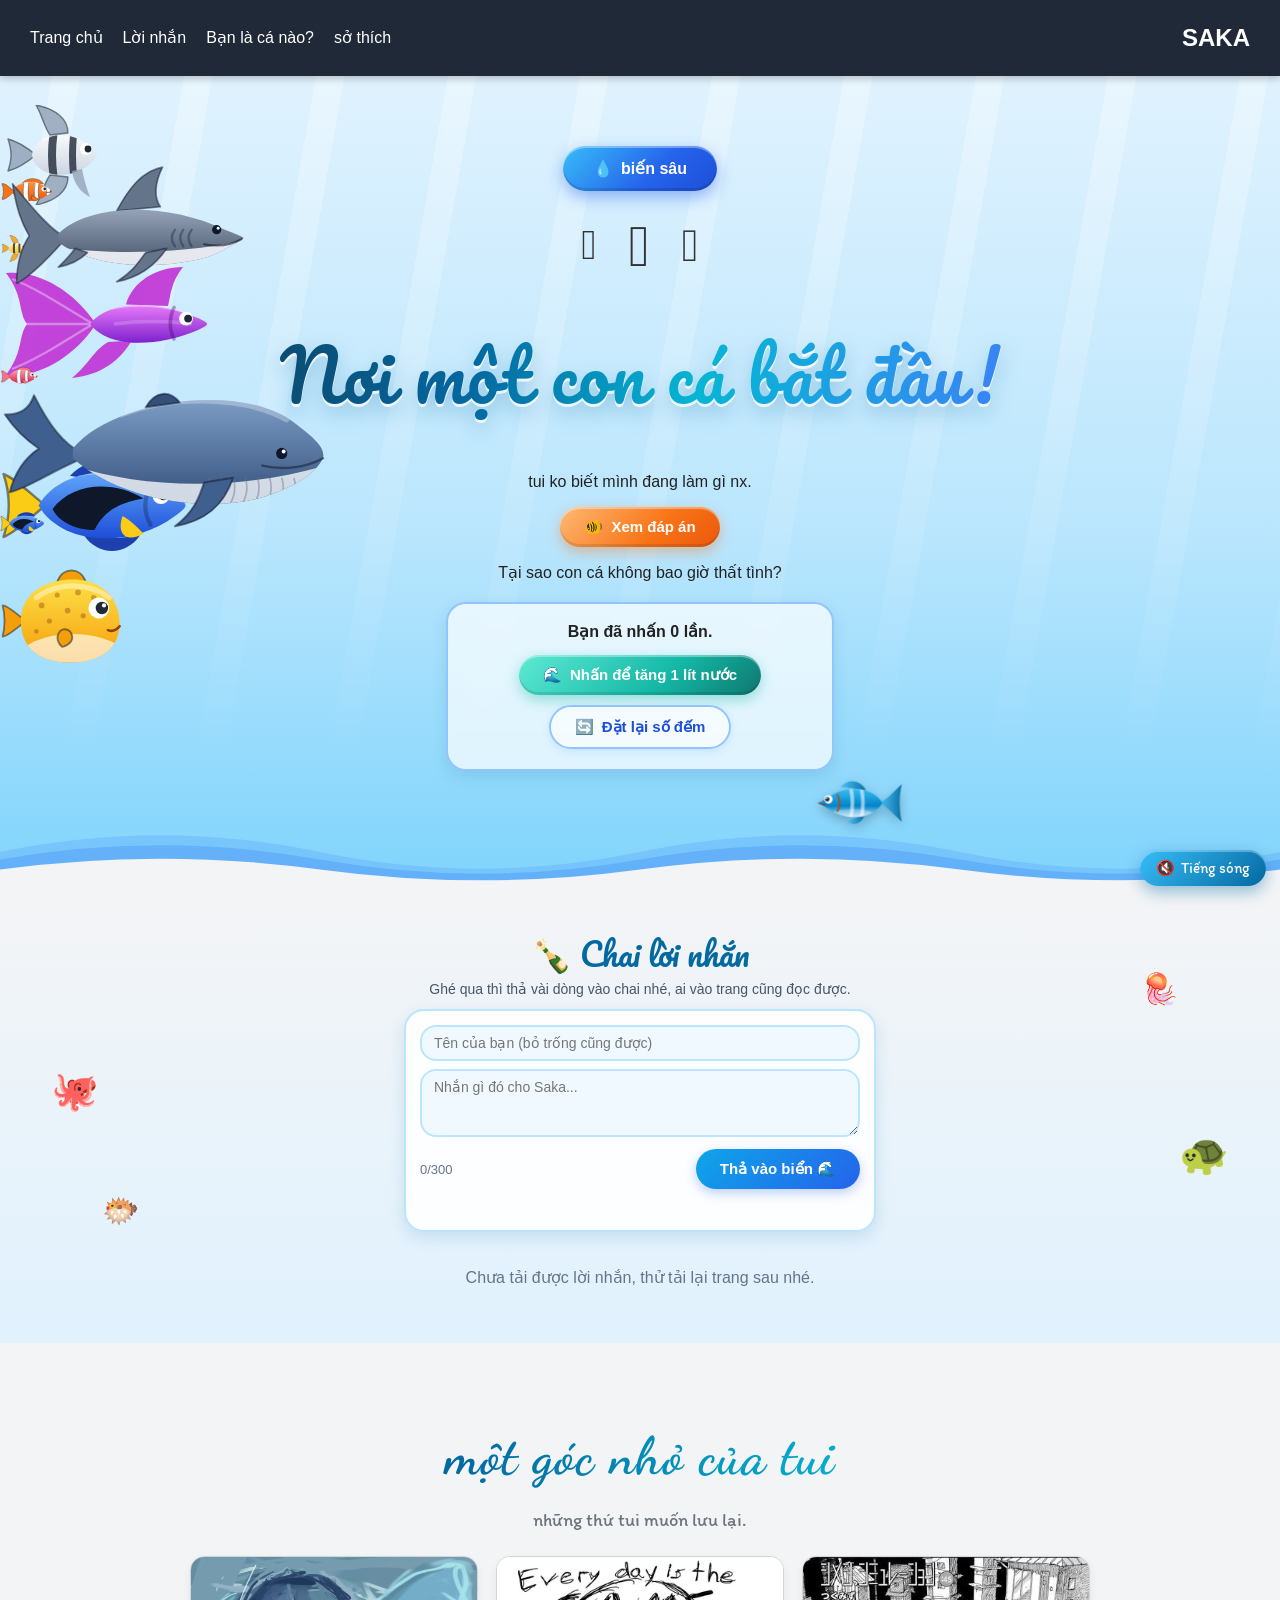
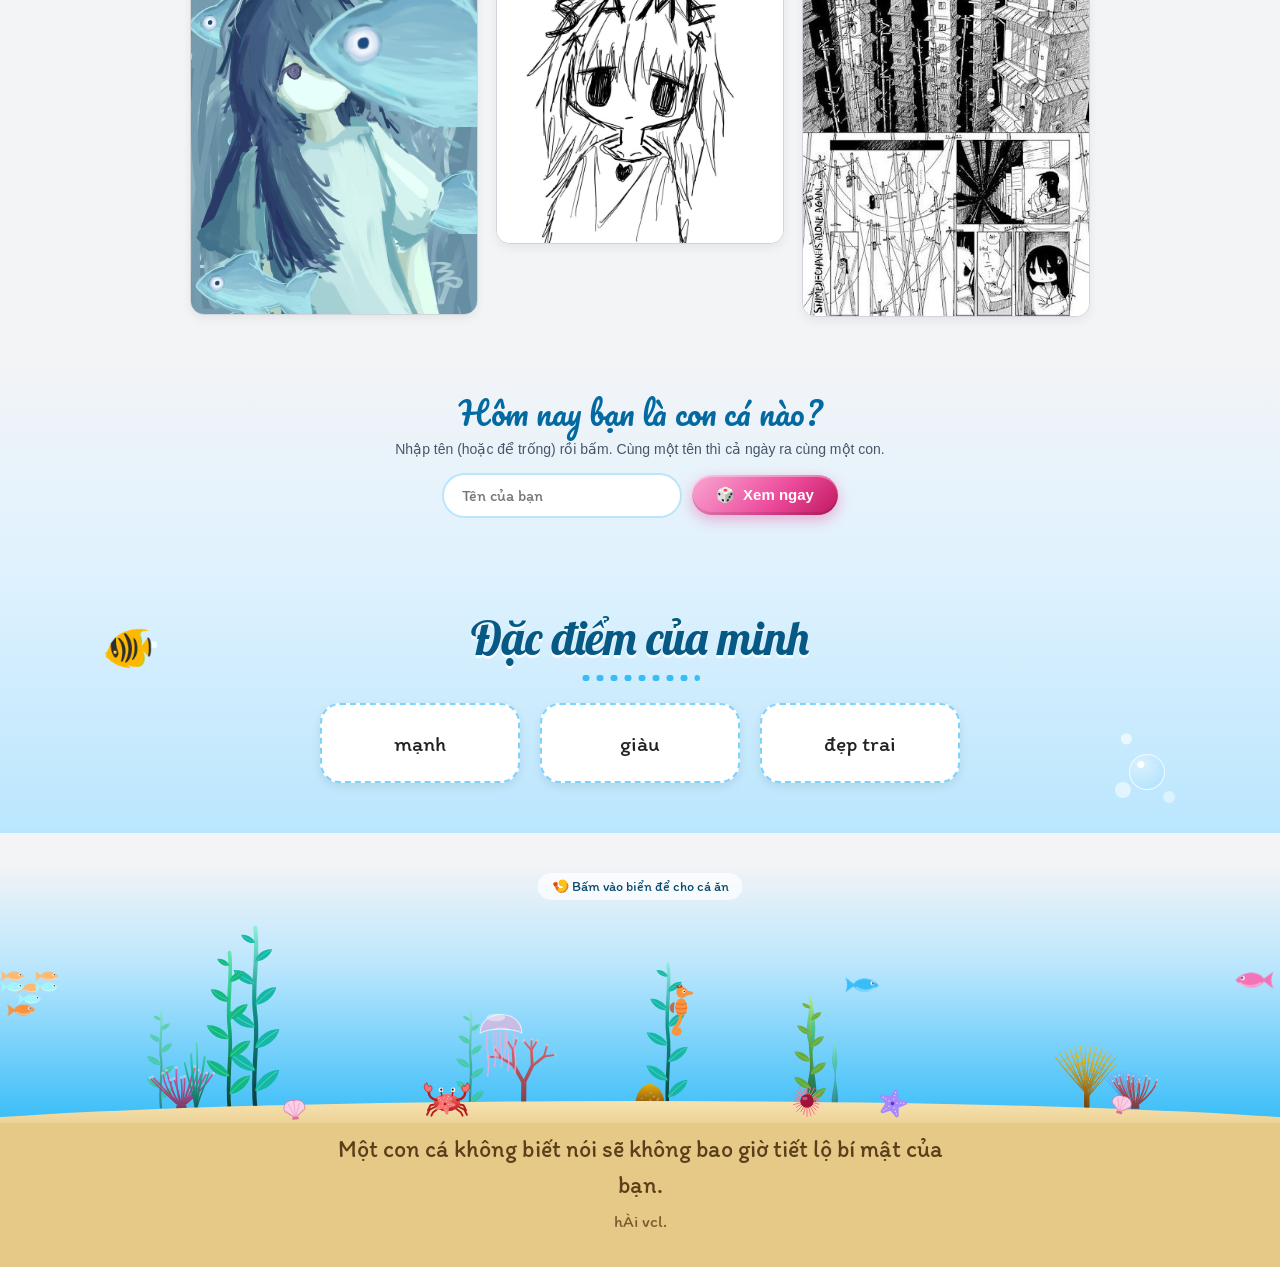
==== index.html @ c14c6dd0 "Add files via upload" ====
<!DOCTYPE html>
<html lang="vi">
<head>
    <meta charset="UTF-8">
    <meta name="viewport" content="width=device-width, initial-scale=1.0">
    <link rel="icon" type="image/png" href="favicon.png">
    <title>wedsite của saka</title>
    <link rel="preconnect" href="https://fonts.googleapis.com">
    <link rel="preconnect" href="https://fonts.gstatic.com" crossorigin>
    <link href="https://fonts.googleapis.com/css2?family=Pacifico&family=Lobster&family=Dancing+Script:wght@700&family=Itim&display=swap" rel="stylesheet">
   <style>
body {
  position: relative;
  overflow-x: hidden;
}
    body {
    margin: 0;
    font-family: Arial, sans-serif;
    background-color: #f3f4f6;
    color: #222222;
}

html {
    scroll-padding-top: 90px; /* để bấm menu không bị thanh điều hướng che mất tiêu đề */
}

.navbar {
    position: sticky;   /* dính ở đầu màn hình khi cuộn */
    top: 0;
    z-index: 1000;      /* nằm trên hero, sóng, cá... */
    display: flex;
    justify-content: space-between;
    align-items: center;
    background-color: #1f2937;
    padding: 4px 30px;
    box-shadow: 0 2px 8px rgba(0, 0, 0, 0.25);
}

.navbar h2 {
    color: white;
}

.menu {
    display: flex;
    gap: 20px;
}

.menu a {
    color: white;
    text-decoration: none;
}

.hero {
    text-align: center;
    padding: 70px 20px;
    background-color: #dbeafe;
}

.about,
.hobbies {
    padding: 30px;
    text-align: center;
}

.hobbies {
    position: relative;
    isolation: isolate;
    overflow: hidden;
    padding: 42px 30px 50px;
    background:
        radial-gradient(circle at 12% 30%, rgba(255, 255, 255, 0.8) 0 3px, transparent 4px),
        radial-gradient(circle at 88% 65%, rgba(255, 255, 255, 0.65) 0 5px, transparent 6px),
        linear-gradient(180deg, #e0f2fe 0%, #bae6fd 100%);
}

.hobbies h2,
.hobbies .cards {
    position: relative;
    z-index: 1;
}

.hobbies::before,
.hobbies::after {
    position: absolute;
    z-index: 0;
    pointer-events: none;
}

.hobbies::before {
    content: "🐠";
    top: 22%;
    left: 8%;
    font-size: 42px;
    animation: hobbyFishFloat 4s ease-in-out infinite;
}

.hobbies::after {
    content: "";
    right: 9%;
    bottom: 16%;
    width: 34px;
    height: 34px;
    border: 1px solid rgba(255, 255, 255, 0.8);
    border-radius: 50%;
    background: radial-gradient(circle at 32% 28%, #fff 0 3px, rgba(255, 255, 255, 0.28) 4px, rgba(125, 211, 252, 0.12) 70%);
    box-shadow:
        -24px 18px 0 -10px rgba(255, 255, 255, 0.55),
        22px 25px 0 -12px rgba(255, 255, 255, 0.45);
    animation: hobbyBubbleFloat 3s ease-in-out infinite;
}

@keyframes hobbyFishFloat {
    50% { transform: translate(12px, -8px) rotate(-8deg); }
}

@keyframes hobbyBubbleFloat {
    50% { transform: translateY(-12px); }
}

body.dark .hobbies {
    background:
        radial-gradient(circle at 12% 30%, rgba(147, 197, 253, 0.2) 0 3px, transparent 4px),
        radial-gradient(circle at 88% 65%, rgba(147, 197, 253, 0.16) 0 5px, transparent 6px),
        linear-gradient(180deg, #1e3a5f 0%, #0f2a4a 100%);
}

@media (max-width: 600px) {
    .hobbies::before {
        top: 12%;
        left: 3%;
        font-size: 28px;
    }

    .hobbies::after {
        right: 3%;
        bottom: 8%;
        font-size: 28px;
    }
}

@media (prefers-reduced-motion: reduce) {
    .hobbies::before,
    .hobbies::after {
        animation: none;
    }
}

.cards {
    display: flex;
    justify-content: center;
    flex-wrap: wrap;
    gap: 20px;
}

.card {
    background-color: white;
    padding: 25px;
    width: 200px;
    min-height: 80px;
    box-sizing: border-box;

    border: 2px solid #d1d5db;
    border-radius: 20px;

    display: flex;
    justify-content: center;
    align-items: center;
    text-align: center;
    box-shadow: 0 4px 10px rgba(0, 0, 0, 0.08);
    transition: background-color 0.3s ease,
                transform 0.3s ease;
}

.card:hover {
    background-color: #bfdbfe;
    transform: translateY(-5px);
}
@media (max-width: 600px) {
    .navbar {
        flex-direction: column;
        gap: 15px;
    }

    .menu {
        flex-wrap: wrap;
        justify-content: center;
    }

    .hero {
        padding: 40px 15px;
    }

    .about,
    .hobbies {
        padding: 20px 15px;
    }

    .cards {
        flex-direction: column;
        align-items: center;
    }

    .card {
        width: 100%;
        max-width: 300px;
    }
}
.menu a:hover {
    color: #93c5fd;
}
.brand {
    display: flex;
    align-items: center;
    gap: 10px;
}

.brand img {
    width: 40px;
    height: 40px;
    object-fit: contain;
}

.brand h2 {
    margin: 0;
    color: white;
}
/* Hiệu ứng xuất hiện nhẹ nhàng */
@keyframes appear {
  from {
    opacity: 0;
    transform: translateY(12px);
  }

  to {
    opacity: 1;
    transform: translateY(0);
  }
}

body {
  animation: appear 1s ease-out backwards;
}
body.no-scroll {
    overflow: hidden;
}
/* Chuyển động nhẹ khi rê chuột */
a, button {
  transition:
    color 0.3s ease,
    background-color 0.3s ease,
    opacity 0.3s ease;
}

a:hover, button:hover {
  opacity: 0.7;
}

/* Tôn trọng cài đặt giảm chuyển động */
@media (prefers-reduced-motion: reduce) {
  body {
    animation: none;
  }

  a, button {
    transition: none;
  }
}
/* Hiệu ứng xuất hiện lần lượt */
@keyframes fadeUp {
  from {
    opacity: 0;
    transform: translateY(18px);
  }

  to {
    opacity: 1;
    transform: translateY(0);
  }
}

/* Nội dung chính */
header {
  animation: fadeUp 0.8s ease-out both;
}

main {
  animation: fadeUp 1s ease-out both;
  animation-delay: 0.2s;
}

footer {
  animation: fadeUp 1s ease-out both;
  animation-delay: 0.4s;
}

/* Ảnh phóng to nhẹ khi rê chuột */
img {
  transition: transform 0.35s ease;
}

img:hover {
  transform: scale(1.03);
}

/* Tắt chuyển động nếu người dùng yêu cầu */
@media (prefers-reduced-motion: reduce) {
  header,
  main,
  footer {
    animation: none;
  }

  img {
    transition: none;
  }
}
/* Cá nhỏ bơi ngang màn hình */
.fish-swimmer {
  position: absolute;
  top: 0;
  left: 0;
  z-index: 999;
  width: 90px;
  pointer-events: auto; /* đổi từ none */
  cursor: grab;
  touch-action: none;   /* để kéo bằng ngón tay trên điện thoại */
  user-select: none;
  filter: drop-shadow(0 4px 6px rgba(0, 0, 0, 0.25));
}

.fish-swimmer.held {
  cursor: grabbing;
}

.fish-swimmer svg {
  display: block;
  width: 100%;
  height: auto;
}

/* Bơi sang phải rồi quay đầu bơi sang trái */
@keyframes fishSwim {
  0% {
    transform: translateX(-120px) scaleX(1);
  }

  49% {
    transform: translateX(calc(100vw + 120px)) scaleX(1);
  }

  50% {
    transform: translateX(calc(100vw + 120px)) scaleX(-1);
  }

  100% {
    transform: translateX(-120px) scaleX(-1);
  }
}
/* Ba chú cá lớn hơn gần tiêu đề */
.title-fish {
  display: flex;
  justify-content: center;
  align-items: center;
  gap: 32px;
  margin: 18px auto 26px;
  color: #333;
}

.tiny-fish {
  display: inline-block;
  font-size: 48px;
  line-height: 1.2;
  animation: littleSwim 2.4s ease-in-out infinite;
}

.fish-one {
  font-size: 42px;
  animation-delay: 0s;
}

.fish-two {
  font-size: 58px;
  animation-delay: 0.4s;
}

.fish-three {
  font-size: 46px;
  animation-delay: 0.8s;
}

@keyframes littleSwim {
  0%, 100% {
    transform: translateY(0) rotate(-5deg);
  }

  50% {
    transform: translateY(-9px) rotate(5deg);
  }
}

@media (prefers-reduced-motion: reduce) {
  .tiny-fish {
    animation: none;
  }
}
/* Góc ảnh nhỏ của Saka */
.gallery-section {
    padding: 35px 20px;
    text-align: center;
    background-color: #f3f4f6;
}

.gallery-section h2 {
    margin-bottom: 10px;
}

.gallery-section p {
    color: #6b7280;
}

.photo-gallery {
    max-width: 900px;
    margin: 25px auto 0;
    display: grid;
    grid-template-columns: repeat(auto-fit, minmax(180px, 1fr));
    gap: 18px;
    align-items: start;
}

.photo-card {
    position: relative; /* thêm dòng này */
    margin: 0;
    background: white;
    border: 1px solid #d1d5db;
    border-radius: 14px;
    overflow: hidden;
    box-shadow: 0 4px 10px rgba(0, 0, 0, 0.06);
}

.photo-card img {
    display: block;
    width: 100%;
    height: auto; /* để ảnh tự cao theo tỉ lệ gốc */
}

.photo-card figcaption {
    position: absolute;
    left: 0;
    right: 0;
    bottom: 0;
    padding: 30px 13px 12px;
    color: white;
    font-size: 14px;
    text-align: center;
    background: linear-gradient(to top, rgba(0, 0, 0, 0.75), transparent);
    pointer-events: none; /* để bấm xuyên qua chữ vẫn mở được ảnh */
     opacity: 0;
    transition: opacity 0.3s ease;
}
.photo-card:hover figcaption {
    opacity: 1;
}
.button-group {
    display: flex;
    justify-content: center;
    gap: 50px;
    margin: 15px 0;
}
body {
    transition: background-color 0.4s ease, color 0.4s ease;
}

body.dark {
    background-color: #111827;
    color: #e5e7eb;
}

body.dark .hero {
    background-color: #1e3a5f;
}

body.dark .gallery-section {
    background-color: #111827;
}

body.dark .gallery-section p {
    color: #9ca3af;
}

body.dark .card {
    background-color: #1f2937;
    border-color: #374151;
    color: #e5e7eb;
}

body.dark .card:hover {
    background-color: #374151;
}

body.dark .photo-card {
    background-color: #1f2937;
    border-color: #374151;
}



body.dark button {
    background-color: #374151;
    color: white;
    border: 1px solid #4b5563;
}

body.dark .title-fish,
body.dark .fish-swimmer {
    color: #e5e7eb;
}
.photo-card img {
    cursor: zoom-in;
}

.lightbox {
    display: none;
    position: fixed;
    inset: 0;
    background: rgba(0, 0, 0, 0.85);
    z-index: 2000;
    justify-content: center;
    align-items: center;
    cursor: zoom-out;
}

.lightbox.open {
    display: flex;
}

.lightbox img {
    max-width: 92vw;
    max-height: 92vh;
    object-fit: contain;
}

.lightbox img:hover {
    transform: none; /* tắt hiệu ứng phóng to khi rê chuột */
}
.fish-tail {
  transform-box: fill-box;
  transform-origin: 100% 50%; /* xoay quanh chỗ đuôi nối với thân */
  animation: tailWag 0.5s ease-in-out infinite alternate;
}

.fish-fin {
  transform-box: fill-box;
  transform-origin: 50% 100%;
  animation: finWave 0.8s ease-in-out infinite alternate;
}

@keyframes tailWag {
  from { transform: rotate(-12deg); }
  to   { transform: rotate(12deg); }
}

@keyframes finWave {
  from { transform: rotate(-4deg); }
  to   { transform: rotate(4deg); }
}

@media (prefers-reduced-motion: reduce) {
  .fish-tail, .fish-fin { animation: none; }
}

/* ================= HIỆU ỨNG BIỂN CẢ ================= */
body { --page-bg: #f3f4f6; }
body.dark { --page-bg: #111827; }

/* Hero thành mặt biển: nền chuyển màu + tia nắng + sóng */
.hero {
  position: relative;
  overflow: hidden;
  padding-bottom: 130px;
  background: linear-gradient(180deg, #e0f2fe 0%, #bae6fd 55%, #7dd3fc 100%);
}
body.dark .hero {
  background: linear-gradient(180deg, #1e3a5f 0%, #0f2a4a 60%, #0a1d36 100%);
}

.hero > * { position: relative; z-index: 2; }

/* Tia nắng xuyên xuống nước */
.hero::before {
  content: "";
  position: absolute;
  top: 0; bottom: 0;
  left: -80px; right: -80px;
  z-index: 0;
  pointer-events: none;
  background: repeating-linear-gradient(
    100deg,
    rgba(255, 255, 255, 0.30) 0 28px,
    transparent 28px 130px
  );
  -webkit-mask-image: linear-gradient(to bottom, #000, transparent 85%);
          mask-image: linear-gradient(to bottom, #000, transparent 85%);
  animation: lightRays 12s ease-in-out infinite alternate;
}
body.dark .hero::before {
  background: repeating-linear-gradient(
    100deg,
    rgba(147, 197, 253, 0.12) 0 28px,
    transparent 28px 130px
  );
}
@keyframes lightRays {
  from { transform: translateX(-45px); opacity: 0.5; }
  to   { transform: translateX(45px);  opacity: 1; }
}

/* Sóng nhiều lớp ở đáy hero */
.hero > .waves {
  position: absolute;
  left: 0; right: 0; bottom: -1px;
  height: 100px;
  z-index: 1;
  overflow: hidden;
  pointer-events: none;
}
.wave {
  position: absolute;
  left: 0; bottom: 0;
  width: 200%;
  height: 100%;
  animation: waveMove 14s linear infinite;
}
.wave-back  { fill: rgba(96, 165, 250, 0.35); animation-duration: 20s; animation-direction: reverse; }
.wave-mid   { fill: rgba(59, 130, 246, 0.30); animation-duration: 14s; height: 85%; }
.wave-front { fill: var(--page-bg);            animation-duration: 9s;  height: 65%; }

@keyframes waveMove {
  from { transform: translateX(0); }
  to   { transform: translateX(-50%); }
}

/* Bong bóng nổi lên */
.bubbles {
  position: fixed;
  inset: 0;
  overflow: hidden;
  pointer-events: none;
  z-index: 5;
}
.bubble {
  position: absolute;
  bottom: -60px;
  border-radius: 50%;
  opacity: 0;
  background: radial-gradient(circle at 30% 30%,
    rgba(255, 255, 255, 0.95) 0 12%,
    rgba(125, 211, 252, 0.25) 40%,
    rgba(14, 165, 233, 0.12) 100%);
  border: 1px solid rgba(14, 165, 233, 0.35);
  animation: bubbleRise var(--dur) linear var(--delay) infinite;
}
@keyframes bubbleRise {
  0%   { transform: translate(0, 0) scale(0.6); opacity: 0; }
  10%  { opacity: 0.8; }
  50%  { transform: translate(calc(var(--drift) * -1), -55vh) scale(1); }
  90%  { opacity: 0.6; }
  100% { transform: translate(var(--drift), -115vh) scale(1.1); opacity: 0; }
}

/* Gợn nước + bong bóng nhỏ khi bấm chuột */
.ripple {
  position: fixed;
  width: 10px; height: 10px;
  border: 2px solid rgba(14, 165, 233, 0.6);
  border-radius: 50%;
  pointer-events: none;
  z-index: 6;
  transform: translate(-50%, -50%) scale(1);
  animation: rippleOut 0.9s ease-out forwards;
}
@keyframes rippleOut {
  to { transform: translate(-50%, -50%) scale(12); opacity: 0; }
}
.bubble-pop {
  position: fixed;
  border-radius: 50%;
  pointer-events: none;
  z-index: 6;
  background: radial-gradient(circle at 30% 30%, rgba(255,255,255,0.95) 0 15%, rgba(125,211,252,0.3) 60%);
  border: 1px solid rgba(14, 165, 233, 0.4);
  animation: popRise 1.4s ease-out forwards;
}
@keyframes popRise {
  from { transform: translate(0, 0); opacity: 0.9; }
  to   { transform: translate(var(--px), -90px); opacity: 0; }
}

@media (max-width: 600px) {
  .hero { padding-bottom: 110px; }
  .hero > .waves { height: 70px; }
}

@media (prefers-reduced-motion: reduce) {
  .hero::before, .wave { animation: none; }
  .bubbles, .ripple, .bubble-pop { display: none; }
}

/* ============ CÁ NHỎ BƠI QUA LẠI Ở HERO ============ */
.hero > .hero-fish {
  position: absolute;
  inset: 0 0 100px 0;
  z-index: 1;
  overflow: hidden;
  pointer-events: none;
}
.hf {
  position: absolute;
  left: 0;
  animation: heroSwim var(--dur) linear var(--delay) infinite;
}
.hf svg {
  display: block;
  width: var(--w);
  height: auto;
  animation: hfBob 1.8s ease-in-out infinite alternate;
}
@keyframes heroSwim {
  0%   { transform: translateX(-90px) scaleX(1); }
  49%  { transform: translateX(calc(100vw + 90px)) scaleX(1); }
  50%  { transform: translateX(calc(100vw + 90px)) scaleX(-1); }
  99%  { transform: translateX(-90px) scaleX(-1); }
  100% { transform: translateX(-90px) scaleX(1); }
}
@keyframes hfBob {
  from { transform: translateY(-6px) rotate(-3deg); }
  to   { transform: translateY(6px)  rotate(3deg); }
}

/* ============ RONG BIỂN Ở ĐÁY TRANG ============ */
.seabed {
  position: relative;
  height: 260px;
  margin-top: 30px;
  overflow: hidden;
  contain: layout paint style; /* cô lập vùng vẽ, các hiệu ứng ở đây không làm cả trang vẽ lại */
  background: linear-gradient(to bottom, var(--page-bg) 0%, #bae6fd 40%, #38bdf8 100%);
}
.seabed.animations-paused * {
  animation-play-state: paused !important;
}
body.dark .seabed {
  background: linear-gradient(to bottom, var(--page-bg) 0%, #0f2a4a 45%, #0a1d36 100%);
}
.seabed .weeds {
  position: absolute;
  inset: 0;
  z-index: 1;
}
/* 3 lớp chiều sâu: xa mờ, giữa, gần rõ */
.weeds .layer { position: absolute; inset: 0; }
.weeds .layer.back  { opacity: 0.5; }
.weeds .layer.mid   { opacity: 0.8; }
.weeds .layer.front { opacity: 1; }

.weed {
  position: absolute;
  overflow: visible;
  transform-origin: 50% 100%;
  will-change: transform;
  animation: weedSway var(--dur) ease-in-out var(--delay) infinite alternate;
}
body.dark .weeds .layer.back  { opacity: 0.38; }
body.dark .weeds .layer.mid   { opacity: 0.6; }
body.dark .weeds .layer.front { opacity: 0.75; }

/* Gốc đứng yên, ngọn lả đi (kiểu uốn theo dòng nước) */
@keyframes weedSway {
  from { transform: skewX(-6deg); }
  to   { transform: skewX(6deg); }
}

/* Lá rong rung nhẹ */
.leaf {
  transform-box: fill-box;
  transform-origin: 0% 50%;
}
.leaf .blade { fill: var(--leaf); }
.leaf .rib   { fill: none; stroke: rgba(255, 255, 255, 0.4); stroke-width: 0.8; stroke-linecap: round; }
@keyframes leafFlutter {
  from { transform: rotate(-9deg); }
  to   { transform: rotate(9deg); }
}

/* Cụm lá cỏ biển: mỗi lá một nhịp */
.blade-g {
  transform-box: fill-box;
  transform-origin: 50% 100%;
}
@keyframes bladeSway {
  from { transform: skewX(-5deg); }
  to   { transform: skewX(5deg); }
}

/* Bong bóng nhỏ bốc lên từ đáy */
.sb-bubble {
  position: absolute;
  bottom: 22px;
  border-radius: 50%;
  opacity: 0;
  border: 1px solid rgba(255, 255, 255, 0.75);
  background: rgba(255, 255, 255, 0.25);
  animation: sbRise var(--dur) ease-in var(--delay) infinite;
}
@keyframes sbRise {
  0%   { transform: translateY(0);      opacity: 0; }
  15%  { opacity: 0.85; }
  100% { transform: translateY(-150px); opacity: 0; }
}
.sand {
  position: absolute;
  left: -10%;
  width: 120%;
  bottom: -14px;
  height: 36px;
  z-index: 2;
  background: linear-gradient(to bottom, #f6e2b0, #e6c887);
  border-radius: 50% 50% 0 0 / 100% 100% 0 0;
}
body.dark .sand { background: linear-gradient(to bottom, #8a7650, #5f4f33); }

/* ============ CÁC THẺ NHẤP NHÔ NHƯ TRÔI TRÊN NƯỚC ============ */
/* Dùng thuộc tính translate/rotate riêng để không đè hiệu ứng hover (transform) có sẵn */
.card {
  animation: cardFloat 4.5s ease-in-out infinite;
}
.cards .card:nth-child(2) { animation-duration: 5.4s; animation-delay: -1.6s; }
.cards .card:nth-child(3) { animation-duration: 4.9s; animation-delay: -3.1s; }
@keyframes cardFloat {
  0%, 100% { translate: 0 0;     rotate: -1.2deg; }
  50%      { translate: 0 -10px; rotate: 1.2deg; }
}

@media (max-width: 600px) {
  .seabed { height: 190px; }
}
@media (prefers-reduced-motion: reduce) {
  .hero > .hero-fish { display: none; }
  .weed, .leaf, .blade-g, .card { animation: none; }
  .sb-bubble { display: none; }
}

/* ============ ẢNH TRONG GALLERY NHẤP NHÔ NHƯ TRÔI TRÊN NƯỚC ============ */
/* Dùng translate/rotate riêng để không đè hiệu ứng phóng to ảnh khi rê chuột */
.photo-card {
  animation: photoFloat 5s ease-in-out infinite;
}
.photo-gallery .photo-card:nth-child(2) { animation-duration: 6s;   animation-delay: -2s; }
.photo-gallery .photo-card:nth-child(3) { animation-duration: 5.5s; animation-delay: -3.7s; }
.photo-gallery .photo-card:nth-child(4) { animation-duration: 6.4s; animation-delay: -1s; }
.photo-gallery .photo-card:nth-child(5) { animation-duration: 5.2s; animation-delay: -4.4s; }
/* Rê chuột vào thì ảnh đứng yên cho dễ bấm */
.photo-card:hover { animation-play-state: paused; }
@keyframes photoFloat {
  0%, 100% { translate: 0 0;    rotate: -0.8deg; }
  50%      { translate: 0 -9px; rotate: 0.8deg; }
}
@media (prefers-reduced-motion: reduce) {
  .photo-card { animation: none; }
}

/* ============ KHUNG CHO PHẦN ĐẾM ============ */
.counter-box {
  max-width: 340px;
  margin: 20px auto 0;
  padding: 18px 22px 20px;
  background: rgba(255, 255, 255, 0.7);
  border: 2px solid #93c5fd;
  border-radius: 20px;
  box-shadow: 0 6px 16px rgba(14, 116, 144, 0.15);
  backdrop-filter: blur(4px);
}
.counter-box #counter {
  margin: 0 0 14px;
  font-weight: bold;
}
.counter-buttons {
  display: flex;
  flex-wrap: wrap;
  justify-content: center;
  gap: 10px;
}
body.dark .counter-box {
  background: rgba(15, 42, 74, 0.7);
  border-color: #3b82f6;
  box-shadow: 0 6px 16px rgba(0, 0, 0, 0.35);
}

/* ============ NÚT ĐỔ NƯỚC CHO CÁ ============ */
.water-wrap { margin: 0 0 20px; }

#colorButton {
  position: relative;
  overflow: hidden;
  padding: 13px 30px;
  border: none;
  border-radius: 999px;
  font-size: 16px;
  font-weight: bold;
  color: #fff;
  cursor: pointer;
  background: linear-gradient(135deg, #38bdf8 0%, #2563eb 60%, #1d4ed8 100%);
  box-shadow:
    0 6px 16px rgba(37, 99, 235, 0.45),
    inset 0 2px 0 rgba(255, 255, 255, 0.35),
    inset 0 -3px 0 rgba(0, 0, 0, 0.12);
  transition: transform 0.25s ease, box-shadow 0.25s ease, opacity 0.3s ease;
  animation: btnFloat 3s ease-in-out infinite;
}
#colorButton::before {
  content: "💧";
  display: inline-block;
  margin-right: 8px;
}
/* Vệt sáng quét qua nút */
#colorButton::after {
  content: "";
  position: absolute;
  top: 0;
  left: -60%;
  width: 40%;
  height: 100%;
  background: linear-gradient(100deg, transparent, rgba(255, 255, 255, 0.55), transparent);
  transform: skewX(-20deg);
  animation: btnShine 3.5s ease-in-out infinite;
  pointer-events: none;
}
#colorButton:hover {
  opacity: 1;
  transform: translateY(-3px) scale(1.05);
  box-shadow:
    0 10px 22px rgba(37, 99, 235, 0.55),
    inset 0 2px 0 rgba(255, 255, 255, 0.4),
    inset 0 -3px 0 rgba(0, 0, 0, 0.12);
}
#colorButton:active { transform: scale(0.96); }

body.dark #colorButton {
  color: #e0f2fe;
  border: 1px solid #60a5fa;
  background: linear-gradient(135deg, #1e40af 0%, #1e3a8a 60%, #172554 100%);
  box-shadow:
    0 6px 18px rgba(96, 165, 250, 0.35),
    inset 0 2px 0 rgba(255, 255, 255, 0.18),
    inset 0 -3px 0 rgba(0, 0, 0, 0.25);
}

@keyframes btnFloat {
  0%, 100% { translate: 0 0; }
  50%      { translate: 0 -4px; }
}
@keyframes btnShine {
  0%   { left: -60%; }
  60%, 100% { left: 130%; }
}
@media (prefers-reduced-motion: reduce) {
  #colorButton, #colorButton::after { animation: none; }
}

/* ============ TRANG TRÍ CÁC NÚT KHÁC ============ */
.btn-ocean {
  position: relative;
  overflow: hidden;
  padding: 11px 24px;
  border: none;
  border-radius: 999px;
  font-size: 15px;
  font-weight: bold;
  cursor: pointer;
  transition: transform 0.25s ease, box-shadow 0.25s ease,
              background-color 0.25s ease, color 0.25s ease, opacity 0.3s ease;
}
.btn-ocean::before {
  display: inline-block;
  margin-right: 8px;
}
/* Vệt sáng quét qua khi rê chuột */
.btn-ocean::after {
  content: "";
  position: absolute;
  top: 0;
  left: -70%;
  width: 40%;
  height: 100%;
  background: linear-gradient(100deg, transparent, rgba(255, 255, 255, 0.5), transparent);
  transform: skewX(-20deg);
  pointer-events: none;
}
.btn-ocean:hover {
  opacity: 1;
  transform: translateY(-3px) scale(1.04);
}
.btn-ocean:hover::after {
  left: 130%;
  transition: left 0.6s ease;
}
.btn-ocean:active { transform: scale(0.95); }

/* JOKE: màu cá hề */
.btn-joke {
  color: #fff;
  background: linear-gradient(135deg, #fdba74 0%, #f97316 60%, #ea580c 100%);
  box-shadow: 0 5px 14px rgba(249, 115, 22, 0.4),
              inset 0 2px 0 rgba(255, 255, 255, 0.35),
              inset 0 -3px 0 rgba(0, 0, 0, 0.1);
}
.btn-joke::before { content: "🐠"; }
.btn-joke:hover {
  box-shadow: 0 9px 20px rgba(249, 115, 22, 0.5),
              inset 0 2px 0 rgba(255, 255, 255, 0.4),
              inset 0 -3px 0 rgba(0, 0, 0, 0.1);
}

/* Tăng nước: xanh ngọc */
.btn-add {
  color: #fff;
  background: linear-gradient(135deg, #5eead4 0%, #14b8a6 60%, #0f766e 100%);
  box-shadow: 0 5px 14px rgba(20, 184, 166, 0.4),
              inset 0 2px 0 rgba(255, 255, 255, 0.35),
              inset 0 -3px 0 rgba(0, 0, 0, 0.1);
}
.btn-add::before { content: "🌊"; }
.btn-add:hover {
  box-shadow: 0 9px 20px rgba(20, 184, 166, 0.5),
              inset 0 2px 0 rgba(255, 255, 255, 0.4),
              inset 0 -3px 0 rgba(0, 0, 0, 0.1);
}

/* Đặt lại: kiểu viền, rê chuột thì đầy màu */
.btn-reset {
  color: #1d4ed8;
  background: rgba(255, 255, 255, 0.65);
  border: 2px solid #93c5fd;
  box-shadow: 0 3px 8px rgba(37, 99, 235, 0.12);
}
.btn-reset::before { content: "🔄"; }
.btn-reset:hover {
  color: #fff;
  background: #2563eb;
  border-color: #2563eb;
  box-shadow: 0 8px 18px rgba(37, 99, 235, 0.4);
}

/* Dark mode */
body.dark .btn-joke {
  color: #ffedd5;
  border: 1px solid #fb923c;
  background: linear-gradient(135deg, #c2410c 0%, #9a3412 100%);
  box-shadow: 0 5px 14px rgba(251, 146, 60, 0.3), inset 0 2px 0 rgba(255, 255, 255, 0.15);
}
body.dark .btn-add {
  color: #ccfbf1;
  border: 1px solid #2dd4bf;
  background: linear-gradient(135deg, #0f766e 0%, #115e59 100%);
  box-shadow: 0 5px 14px rgba(45, 212, 191, 0.3), inset 0 2px 0 rgba(255, 255, 255, 0.15);
}
body.dark .btn-reset {
  color: #93c5fd;
  background: transparent;
  border: 2px solid #3b82f6;
  box-shadow: none;
}
body.dark .btn-reset:hover {
  color: #fff;
  background: #1d4ed8;
  border-color: #3b82f6;
}

@media (prefers-reduced-motion: reduce) {
  .btn-ocean, .btn-ocean::after { transition: none; }
}

/* Cá to bơi qua lại ở phía sau (giống cá nhỏ nhưng lớn hơn) */
.hf.big { animation-name: heroSwimBig; }
.hf.big svg { animation-duration: 2.6s; }
.hf.big .fish-tail { animation-duration: 0.8s; }
@keyframes heroSwimBig {
  0%   { transform: translateX(calc(var(--w) * -1.2)) scaleX(1); }
  49%  { transform: translateX(calc(100vw + var(--w) * 1.2)) scaleX(1); }
  50%  { transform: translateX(calc(100vw + var(--w) * 1.2)) scaleX(-1); }
  99%  { transform: translateX(calc(var(--w) * -1.2)) scaleX(-1); }
  100% { transform: translateX(calc(var(--w) * -1.2)) scaleX(1); }
}
@media (max-width: 600px) {
  .hf.big svg { width: calc(var(--w) * 0.6); }
}

/* ============ SINH VẬT Ở ĐÁY BIỂN ============ */
.seabed .creatures { position: absolute; inset: 0; z-index: 3; pointer-events: none; }
.crit { position: absolute; }
.crit svg { display: block; width: 100%; height: auto; overflow: visible; }
body.dark .crit { opacity: 0.85; }

/* Cua đi ngang qua lại */
.crab { animation: crabWalk var(--dur) ease-in-out var(--delay) infinite; }
@keyframes crabWalk {
  0%, 8%    { transform: translateX(0); }
  42%, 58%  { transform: translateX(var(--range)); }
  92%, 100% { transform: translateX(0); }
}
.crab .leg { transform-box: fill-box; transform-origin: 100% 0%; }
@keyframes legWiggle { from { transform: rotate(-9deg); } to { transform: rotate(9deg); } }
.crab .claw { transform-box: fill-box; transform-origin: 100% 100%; }
@keyframes clawWave { from { transform: rotate(-8deg); } to { transform: rotate(12deg); } }

/* Nhím biển lắc nhẹ */
.urchin svg { transform-origin: 50% 60%; }
@keyframes urchinWobble { from { transform: rotate(-4deg); } to { transform: rotate(4deg); } }

/* Ngựa vằn bập bềnh, vây lưng vẫy */
.seahorse { animation: seaBob var(--dur) ease-in-out var(--delay) infinite alternate; }
@keyframes seaBob {
  from { transform: translateY(-12px) rotate(-5deg); }
  to   { transform: translateY(10px)  rotate(5deg); }
}
.seahorse .sh-fin { transform-box: fill-box; transform-origin: 100% 50%; }
@keyframes shFin { from { transform: rotate(-16deg); } to { transform: rotate(16deg); } }

/* Sứa trôi, thân co bóp, tua rua đung đưa */
.jelly { animation: jellyDrift var(--dur) ease-in-out var(--delay) infinite alternate; }
.jelly svg { transform-origin: 50% 0%; animation: jPulse 2.6s ease-in-out infinite; }
@keyframes jellyDrift {
  from { transform: translate(0, 0); }
  to   { transform: translate(var(--dx), -55px); }
}
.jbell { transform-box: fill-box; transform-origin: 50% 0%; }
@keyframes jPulse { 0%, 100% { transform: scale(1, 1); } 40% { transform: scale(1.08, 0.86); } }
.tent { transform-box: fill-box; transform-origin: 50% 0%; }
@keyframes tentSway { from { transform: skewX(-9deg); } to { transform: skewX(9deg); } }

/* Đàn cá nhỏ bơi ngang đáy biển */
.sb-fish { left: 0; width: 70px; height: 30px; animation: sbSwim var(--dur) linear var(--delay) infinite; }
.sb-fish svg { position: absolute; width: 26px; }
@keyframes sbSwim {
  0%   { transform: translateX(-90px) scaleX(1); }
  49%  { transform: translateX(calc(100vw + 90px)) scaleX(1); }
  50%  { transform: translateX(calc(100vw + 90px)) scaleX(-1); }
  99%  { transform: translateX(-90px) scaleX(-1); }
  100% { transform: translateX(-90px) scaleX(1); }
}

.seabed .fish-tail, .seabed .fish-fin { animation: none; }

@media (prefers-reduced-motion: reduce) {
  .crit, .crit * { animation: none !important; }
  .sb-fish { display: none; }
}

/* ============ TIÊU ĐỀ "NƠI MỘT CON CÁ BẮT ĐẦU" ============ */
.hero h1 {
  display: inline-block;
  max-width: 100%;
  margin: 0.15em 0 0.25em;
  padding: 0.12em 0.2em 0.2em;      /* chừa chỗ cho dấu tiếng Việt, không bị cắt */
  font-family: "Pacifico", "Baloo 2", cursive;
  font-weight: 400;
  font-size: clamp(2.2rem, 7.5vw, 4.4rem);
  line-height: 1.4;
  letter-spacing: 1px;
  text-wrap: balance;
  background: linear-gradient(95deg, #0c4a6e 0%, #0369a1 28%, #06b6d4 58%, #3b82f6 100%);
  -webkit-background-clip: text;
          background-clip: text;
  -webkit-text-fill-color: transparent;
  color: transparent;
  filter: drop-shadow(0 3px 0 rgba(255, 255, 255, 0.75)) drop-shadow(0 8px 10px rgba(3, 105, 161, 0.25));
}
body.dark .hero h1 {
  background: linear-gradient(95deg, #7dd3fc 0%, #67e8f9 45%, #a5b4fc 100%);
  -webkit-background-clip: text;
          background-clip: text;
  filter: drop-shadow(0 0 14px rgba(125, 211, 252, 0.35));
}

/* ============ LỜI NHẮN / CHAI LỜI NHẮN ============ */
.guestbook {
  position: relative;
  isolation: isolate;
  overflow: hidden;
  padding: 30px 16px 34px;
  text-align: center;
  background: linear-gradient(180deg, var(--page-bg) 0%, #e0f2fe 100%);
}
body.dark .guestbook { background: linear-gradient(180deg, var(--page-bg) 0%, #1e3a5f 100%); }
.guestbook > *:not(.gb-deco) { position: relative; z-index: 1; }
.guestbook h2 {
  margin: 0 0 6px;
  font-family: "Pacifico", "Baloo 2", cursive;
  font-weight: 400;
  font-size: clamp(1.4rem, 4.5vw, 2rem);
  line-height: 1.4;
  color: #0369a1;
}
body.dark .guestbook h2 { color: #7dd3fc; }
.gb-bottle { display: inline-block; transform-origin: 50% 85%; animation: gbBottle 3.2s ease-in-out infinite; }
@keyframes gbBottle {
  0%, 100% { transform: translateY(0) rotate(-14deg); }
  50%      { transform: translateY(-6px) rotate(12deg); }
}
.gb-sub { margin: 0 0 12px; font-size: 14px; color: #475569; }

/* Trang trí: bong bóng + cá bơi (chỉ dùng transform nên rất nhẹ) */
.gb-deco { position: absolute; inset: 0; z-index: 0; pointer-events: none; }
.gb-b {
  position: absolute;
  bottom: -24px;
  width: var(--s);
  height: var(--s);
  border-radius: 50%;
  opacity: 0;
  border: 1px solid rgba(255, 255, 255, 0.9);
  background: rgba(255, 255, 255, 0.35);
  animation: gbRise var(--d) ease-in var(--dl) infinite;
}
@keyframes gbRise {
  0%   { transform: translateY(0); opacity: 0; }
  15%  { opacity: 0.85; }
  100% { transform: translateY(-620px); opacity: 0; }
}
.gb-swim { position: absolute; left: 0; font-size: 28px; opacity: 0.9; }
.gb-swim.s1 { top: 14%; animation: gbSwimR 34s linear infinite; }
.gb-swim.s2 { top: 62%; font-size: 22px; animation: gbSwimL 44s linear -15s infinite; }
@keyframes gbSwimR {
  from { transform: translateX(-80px) scaleX(-1); }
  to   { transform: translateX(calc(100vw + 80px)) scaleX(-1); }
}
@keyframes gbSwimL {
  from { transform: translateX(calc(100vw + 80px)); }
  to   { transform: translateX(-80px); }
}
.guestbook.gb-paused .gb-deco *, .guestbook.gb-paused .gb-msg, .guestbook.gb-paused .gb-bottle { animation-play-state: paused; }

/* Form */
.gb-form {
  position: relative;
  max-width: 440px;
  margin: 0 auto 16px;
  padding: 14px;
  text-align: left;
  background: rgba(255, 255, 255, 0.92);
  border: 2px solid #bae6fd;
  border-radius: 20px;
  box-shadow: 0 6px 16px rgba(3, 105, 161, 0.14);
}
.gb-form input[type="text"], .gb-form textarea {
  width: 100%;
  box-sizing: border-box;
  margin-bottom: 8px;
  padding: 8px 12px;
  font: inherit;
  font-size: 14px;
  color: inherit;
  background: #f0f9ff;
  border: 2px solid #bae6fd;
  border-radius: 16px;
  outline: none;
  transition: border-color 0.25s ease, box-shadow 0.25s ease;
}
.gb-form textarea { resize: vertical; min-height: 60px; }
.gb-form input:focus, .gb-form textarea:focus { border-color: #38bdf8; box-shadow: 0 0 0 4px rgba(56, 189, 248, 0.25); }
.gb-hp { position: absolute !important; left: -9999px; width: 1px; height: 1px; opacity: 0; }
.gb-row { display: flex; justify-content: space-between; align-items: center; gap: 12px; }
#gbCount { font-size: 13px; color: #64748b; transition: color 0.2s ease; }
#gbCount.warn { color: #ea580c; font-weight: bold; }
.btn-send { color: #fff; background: linear-gradient(135deg, #0ea5e9, #2563eb); box-shadow: 0 4px 12px rgba(37, 99, 235, 0.3); }
.btn-send:disabled { opacity: 0.55; cursor: not-allowed; transform: none; }
.gb-status { min-height: 1.2em; margin: 10px 0 0; font-size: 14px; }
.gb-status.err { color: #dc2626; }
.gb-status.ok { color: #059669; }
.gb-flyer { position: absolute; right: 70px; bottom: 28px; font-size: 30px; pointer-events: none; animation: gbDrop 1.1s ease-in forwards; }
@keyframes gbDrop {
  0%   { transform: translateY(0) rotate(0); opacity: 1; }
  100% { transform: translateY(150px) rotate(200deg); opacity: 0; }
}

/* Danh sách lời nhắn */
.gb-list {
  max-width: 440px;
  margin: 0 auto;
  padding: 4px 4px 6px;
  display: flex;
  flex-direction: column;
  gap: 10px;
  text-align: left;
}
.gb-msg {
  display: flex;
  gap: 10px;
  padding: 9px 12px;
  font-size: 14px;
  background: rgba(255, 255, 255, 0.95);
  border: 2px solid #e2e8f0;
  border-left: 6px solid var(--accent, #38bdf8);
  border-radius: 14px;
  box-shadow: 0 3px 8px rgba(3, 105, 161, 0.1);
}
.gb-msg:nth-child(-n+6) { animation: gbFloat 5s ease-in-out infinite; }
.gb-msg:nth-child(2) { animation-duration: 5.8s; animation-delay: -1.5s; }
.gb-msg:nth-child(3) { animation-duration: 5.3s; animation-delay: -3s; }
.gb-msg:nth-child(4) { animation-duration: 6.2s; animation-delay: -2s; }
.gb-msg:nth-child(5) { animation-duration: 5.6s; animation-delay: -4s; }
.gb-msg:nth-child(6) { animation-duration: 6s; animation-delay: -0.8s; }
@keyframes gbFloat {
  0%, 100% { translate: 0 0;    rotate: -0.4deg; }
  50%      { translate: 4px -4px; rotate: 0.4deg; }
}
.gb-msg.gb-new { animation: gbPop 0.7s cubic-bezier(0.2, 1.4, 0.4, 1) both, gbFloat 5s ease-in-out 0.7s infinite; }
@keyframes gbPop {
  0%   { transform: scale(0.6) translateY(-18px); opacity: 0; }
  100% { transform: scale(1) translateY(0); opacity: 1; }
}
.gb-ava {
  flex: none;
  width: 32px;
  height: 32px;
  display: flex;
  align-items: center;
  justify-content: center;
  font-size: 18px;
  border-radius: 50%;
  background: color-mix(in srgb, var(--accent, #38bdf8) 22%, white);
}
.gb-body { min-width: 0; flex: 1; }
.gb-msg b { color: #0369a1; }
.gb-msg time { margin-left: 8px; font-size: 12px; color: #94a3b8; }
.gb-msg p { margin: 4px 0 0; white-space: pre-wrap; overflow-wrap: anywhere; }
.gb-empty { color: #64748b; text-align: center; }
.gb-nav { display: flex; justify-content: center; align-items: center; gap: 10px; max-width: 440px; margin: 10px auto 0; }
.gb-nav[hidden] { display: none; }
.gb-nav button {
  padding: 6px 14px;
  font: inherit;
  font-size: 13px;
  font-weight: bold;
  color: #0369a1;
  background: #fff;
  border: 2px solid #bae6fd;
  border-radius: 999px;
  cursor: pointer;
}
.gb-nav button:hover:not(:disabled) { background: #e0f2fe; opacity: 1; }
.gb-nav button:disabled { opacity: 0.4; cursor: default; }
#gbPage { min-width: 42px; font-size: 13px; color: #64748b; }
.gb-notice { max-width: 440px; margin: 14px auto 0; font-size: 13px; color: #92400e; }

body.dark .gb-sub, body.dark #gbCount, body.dark .gb-empty { color: #9ca3af; }
body.dark .gb-b { border-color: rgba(147, 197, 253, 0.6); background: rgba(147, 197, 253, 0.15); }
body.dark .gb-swim { opacity: 0.7; }
body.dark .gb-form { background: rgba(31, 41, 55, 0.92); border-color: #334155; box-shadow: 0 8px 22px rgba(0, 0, 0, 0.35); }
body.dark .gb-form input[type="text"], body.dark .gb-form textarea { background: #111827; border-color: #334155; }
body.dark .gb-msg { background: rgba(31, 41, 55, 0.95); border-color: #374151; border-left-color: var(--accent, #38bdf8); }
body.dark .gb-ava { background: color-mix(in srgb, var(--accent, #38bdf8) 30%, #1f2937); }
body.dark .gb-msg b { color: #7dd3fc; }
body.dark .gb-nav button { color: #7dd3fc; background: #1f2937; border-color: #334155; }
body.dark .gb-nav button:hover:not(:disabled) { background: #273449; }
body.dark #gbPage { color: #9ca3af; }
body.dark .gb-notice { color: #fcd34d; }

@media (max-width: 600px) {
  .guestbook { padding: 24px 12px 28px; }
  .gb-swim.s2 { display: none; }
  .gb-b:nth-child(n+4) { display: none; }
}
@media (prefers-reduced-motion: reduce) {
  .gb-bottle, .gb-b, .gb-swim, .gb-msg, .gb-msg.gb-new, .gb-flyer { animation: none; }
  .gb-b { display: none; }
}

/* ============ TRANG TRÍ QUANH CHAI LỜI NHẮN ============ */
.gb-side { position: absolute; font-size: 38px; animation: gbBob 5s ease-in-out infinite; }
.gb-side.sd1 { left: 4%; top: 38%; }
.gb-side.sd2 { right: 4%; top: 52%; font-size: 40px; animation-delay: -2s; }
.gb-side.sd3 { right: 8%; top: 16%; font-size: 30px; animation-delay: -1s; }
.gb-side.sd4 { left: 8%; top: 66%; font-size: 30px; animation-delay: -3s; }
@keyframes gbBob { 50% { transform: translateY(-14px) rotate(6deg); } }
@media (max-width: 700px) {
  .gb-side { display: none; }
}
@media (prefers-reduced-motion: reduce) {
  .gb-side { animation: none; }
}

/* ============ PHÔNG CHỮ MỚI: "ĐẶC ĐIỂM CỦA MÌNH" + "GÓC NHỎ CỦA TUI" ============ */
.hobbies h2 {
  margin: 0 0 22px;
  font-family: "Lobster", "Pacifico", cursive;
  font-weight: 400;
  font-size: clamp(2rem, 6vw, 2.9rem);
  line-height: 1.4;
  color: #075985;
  text-shadow: 0 3px 0 rgba(255, 255, 255, 0.8);
}
.hobbies h2::after {
  content: ""; display: block; width: 120px; height: 6px; margin: 4px auto 0; border-radius: 6px;
  background: radial-gradient(circle at 6px 3px, #38bdf8 0 3px, transparent 4px) 0 0 / 14px 6px repeat-x;
}
body.dark .hobbies h2 { color: #7dd3fc; text-shadow: 0 0 14px rgba(125, 211, 252, 0.35); }
.hobbies .card {
  flex-direction: column; gap: 6px;
  font-family: "Itim", "Baloo 2", cursive; font-size: 1.35rem;
  border-color: #7dd3fc; border-style: dashed;
}
body.dark .hobbies .card { background: #1f2937; color: #e5e7eb; border-color: #38bdf8; }
body.dark .hobbies .card:hover { background: #274060; }

.gallery-section h2 {
  font-family: "Dancing Script", "Pacifico", cursive;
  font-weight: 700;
  font-size: clamp(2.3rem, 7vw, 3.3rem);
  line-height: 1.3;
  letter-spacing: 1px;
  background: linear-gradient(95deg, #0c4a6e 0%, #0369a1 35%, #06b6d4 70%, #3b82f6 100%);
  -webkit-background-clip: text; background-clip: text;
  -webkit-text-fill-color: transparent; color: transparent;
}
.gallery-section > p { font-family: "Itim", "Baloo 2", cursive; font-size: 1.15rem; }
.photo-card figcaption { font-family: "Itim", "Baloo 2", cursive; font-size: 1.1rem; }
body.dark .gallery-section h2 { background: linear-gradient(95deg, #7dd3fc 0%, #67e8f9 50%, #a5b4fc 100%); -webkit-background-clip: text; background-clip: text; }

/* ============ CÂU CUỐI TRANG ============ */
.fish-quote {
  padding: 8px 20px 36px;
  text-align: center;
  background: #e6c887;
}
.fish-quote h2 {
  max-width: 640px;
  margin: 0 auto 8px;
  font-family: "Itim", "Baloo 2", cursive;
  font-weight: 400;
  font-size: clamp(1.15rem, 3.6vw, 1.5rem);
  line-height: 1.5;
  color: #5b3f1a;
}
.fish-quote p { margin: 0; font-family: "Itim", "Baloo 2", cursive; font-size: 1.05rem; color: #7a5a2c; }
body.dark .fish-quote { background: #5f4f33; }
body.dark .fish-quote h2 { color: #f3e3bd; }
body.dark .fish-quote p { color: #d9c593; }

/* ============ CHO CÁ ĂN (ĐÁY BIỂN) ============ */
.feed-layer { position: absolute; inset: 0; z-index: 4; cursor: pointer; touch-action: manipulation; -webkit-tap-highlight-color: transparent; }
.feed-hint {
  position: absolute; top: 10px; left: 50%; transform: translateX(-50%);
  max-width: 94%; padding: 5px 14px; border-radius: 999px;
  font-family: "Itim", "Baloo 2", cursive; font-size: 14px; white-space: nowrap;
  color: #0c4a6e; background: rgba(255, 255, 255, 0.7);
  pointer-events: none; user-select: none;
}
body.dark .feed-hint { color: #bae6fd; background: rgba(15, 23, 42, 0.6); }
.ff { position: absolute; left: 0; top: 0; pointer-events: none; will-change: transform; }
.ff svg { display: block; width: 100%; height: auto; overflow: visible; }
.food {
  position: absolute; left: 0; top: 0; width: 7px; height: 7px; margin: -3px 0 0 -3px;
  border-radius: 50%; pointer-events: none; will-change: transform;
  background: radial-gradient(circle at 35% 30%, #fde68a, #d97706);
  box-shadow: 0 0 0 1px rgba(120, 53, 15, 0.35);
}
@media (max-width: 600px) { .feed-hint { font-size: 12px; top: 6px; } }

/* ============ HÔM NAY BẠN LÀ CON CÁ NÀO ============ */
.fishtype {
  padding: 38px 16px 46px; text-align: center;
  background: linear-gradient(180deg, var(--page-bg) 0%, #e0f2fe 100%);
}
body.dark .fishtype { background: linear-gradient(180deg, var(--page-bg) 0%, #1e3a5f 100%); }
.fishtype h2 {
  margin: 0 0 6px; font-family: "Pacifico", "Baloo 2", cursive; font-weight: 400;
  font-size: clamp(1.4rem, 4.5vw, 2rem); line-height: 1.4; color: #0369a1;
}
body.dark .fishtype h2 { color: #7dd3fc; }
.ft-sub { margin: 0 0 16px; font-size: 14px; color: #475569; }
body.dark .ft-sub { color: #9ca3af; }
.ft-form { display: flex; flex-wrap: wrap; gap: 10px; justify-content: center; align-items: center; }
.ft-form input {
  width: min(240px, 100%); box-sizing: border-box; padding: 11px 18px;
  border: 2px solid #bae6fd; border-radius: 999px; outline: none;
  font-family: "Itim", "Baloo 2", cursive; font-size: 16px; background: #fff; color: #222;
}
.ft-form input:focus { border-color: #38bdf8; }
body.dark .ft-form input { background: #111827; border-color: #334155; color: #e5e7eb; }
.btn-ft {
  color: #fff;
  background: linear-gradient(135deg, #f9a8d4 0%, #ec4899 60%, #be185d 100%);
  box-shadow: 0 5px 14px rgba(236, 72, 153, 0.4), inset 0 2px 0 rgba(255, 255, 255, 0.35), inset 0 -3px 0 rgba(0, 0, 0, 0.1);
}
.btn-ft::before { content: "🎲"; }
body.dark .btn-ft { color: #fce7f3; border: 1px solid #f472b6; background: linear-gradient(135deg, #9d174d 0%, #831843 100%); }
.ft-result {
  --ft-accent: #0284c7;
  max-width: 420px; margin: 22px auto 0; padding: 22px 20px 18px; box-sizing: border-box;
  background: #fff; border: 2px solid var(--ft-accent); border-radius: 22px;
  box-shadow: 0 8px 22px rgba(3, 105, 161, 0.15);
}
.ft-result[hidden] { display: none; }
.ft-result.ft-pop { animation: ftPop 0.5s cubic-bezier(0.2, 1.4, 0.4, 1); }
@keyframes ftPop { from { opacity: 0; transform: scale(0.85) translateY(10px); } to { opacity: 1; transform: none; } }
body.dark .ft-result { background: #1f2937; color: #e5e7eb; box-shadow: 0 8px 22px rgba(0, 0, 0, 0.35); }
.ft-emoji { display: inline-block; font-size: 64px; line-height: 1.1; animation: ftBob 2.4s ease-in-out infinite; }
@keyframes ftBob { 50% { transform: translateY(-8px) rotate(6deg); } }
.ft-who { margin: 4px 0 0; font-size: 14px; color: #64748b; }
body.dark .ft-who { color: #9ca3af; }
.ft-name { margin: 2px 0 8px; font-family: "Itim", "Baloo 2", cursive; font-size: 1.8rem; color: var(--ft-accent); }
body.dark .ft-name { filter: brightness(1.5); }
.ft-desc { margin: 0; font-family: "Itim", "Baloo 2", cursive; font-size: 1.1rem; line-height: 1.5; color: #374151; }
body.dark .ft-desc { color: #d1d5db; }
.ft-stats { display: grid; gap: 8px; margin: 14px 0 4px; text-align: left; }
.ft-stat { display: grid; grid-template-columns: 70px 1fr 42px; align-items: center; gap: 8px; font-size: 14px; }
.ft-bar { height: 10px; border-radius: 999px; background: rgba(100, 116, 139, 0.22); overflow: hidden; }
.ft-bar i { display: block; height: 100%; width: 0; border-radius: inherit; background: var(--ft-accent); transition: width 0.9s ease-out; }
.ft-stat b { text-align: right; font-variant-numeric: tabular-nums; }
.ft-note { margin: 10px 0 0; font-size: 12px; color: #64748b; }
body.dark .ft-note { color: #9ca3af; }
@media (prefers-reduced-motion: reduce) {
  .ft-emoji, .ft-result.ft-pop { animation: none; }
  .ft-bar i { transition: none; }
}

/* ============ NÚT BẬT/TẮT TIẾNG SÓNG ============ */
.wave-toggle {
  position: fixed; right: 14px; bottom: calc(14px + env(safe-area-inset-bottom, 0px)); z-index: 1100;
  display: flex; align-items: center; gap: 6px; padding: 9px 16px;
  border: none; border-radius: 999px; cursor: pointer;
  font-family: "Itim", "Baloo 2", cursive; font-size: 15px; color: #fff;
  background: linear-gradient(135deg, #38bdf8 0%, #0369a1 100%);
  box-shadow: 0 6px 16px rgba(3, 105, 161, 0.4), inset 0 2px 0 rgba(255, 255, 255, 0.3);
}
.wave-toggle[aria-pressed="true"] { background: linear-gradient(135deg, #34d399 0%, #0f766e 100%); box-shadow: 0 6px 16px rgba(15, 118, 110, 0.45), inset 0 2px 0 rgba(255, 255, 255, 0.3); }
.wave-toggle[aria-pressed="true"] .wave-ico { animation: waveIco 2.4s ease-in-out infinite; }
@keyframes waveIco { 50% { transform: scale(1.18); } }
body.dark .wave-toggle { color: #e0f2fe; border: 1px solid #38bdf8; background: linear-gradient(135deg, #0c4a6e 0%, #0f2a4a 100%); }
body.dark .wave-toggle[aria-pressed="true"] { border-color: #34d399; background: linear-gradient(135deg, #115e59 0%, #064e3b 100%); }
@media (prefers-reduced-motion: reduce) { .wave-toggle[aria-pressed="true"] .wave-ico { animation: none; } }
</style>
</head>
<body>
</div>
  <nav class="navbar">
    <div class="menu">
        <a href="#home">Trang chủ</a>
        <a href="#guestbook">Lời nhắn</a>
        <a href="#fishtype">Bạn là cá nào?</a>
        <a href="#hobbies">sở thích</a>
    </div>
     <h2>SAKA</h2>
</nav>

<section id="home" class="hero">
    <div class="waves" aria-hidden="true">
        <svg class="wave wave-back" viewBox="0 0 2400 120" preserveAspectRatio="none"><path d="M0 60 Q150 20 300 60 T600 60 T900 60 T1200 60 T1500 60 T1800 60 T2100 60 T2400 60 V120 H0 Z"/></svg>
        <svg class="wave wave-mid" viewBox="0 0 2400 120" preserveAspectRatio="none"><path d="M0 60 Q150 20 300 60 T600 60 T900 60 T1200 60 T1500 60 T1800 60 T2100 60 T2400 60 V120 H0 Z"/></svg>
        <svg class="wave wave-front" viewBox="0 0 2400 120" preserveAspectRatio="none"><path d="M0 60 Q150 20 300 60 T600 60 T900 60 T1200 60 T1500 60 T1800 60 T2100 60 T2400 60 V120 H0 Z"/></svg>
    </div>
    <div class="hero-fish" aria-hidden="true">
        <div class="hf big" style="top:4%; --dur:38s; --delay:-10s; --w:120px;">
            <svg viewBox="0 0 60 50" xmlns="http://www.w3.org/2000/svg"><defs><linearGradient id="g1" x1="0" y1="0" x2="0" y2="1"><stop offset="0" stop-color="#f8fafc"/><stop offset="1" stop-color="#cbd5e1"/></linearGradient><clipPath id="c1"><path d="M16 25 C18 12 40 12 48 24 C49 25 49 25 48 26 C40 38 18 38 16 25 Z"/></clipPath></defs><path class="fish-tail" d="M18 25 C12 20 8 18 4 17 C6 23 6 27 4 33 C8 32 12 30 18 25 Z" fill="#94a3b8" fill-opacity=".85" stroke="#1f2937" stroke-opacity=".55" stroke-width=".7" stroke-linejoin="round"/><path class="fish-fin" d="M34 14 C34 7 28 2 18 0 C21 5 22 11 25 15 Z" fill="#94a3b8" fill-opacity=".85" stroke="#1f2937" stroke-opacity=".55" stroke-width=".7" stroke-linejoin="round"/><path class="fish-fin" d="M34 36 C34 43 28 48 18 50 C21 45 22 39 25 35 Z" fill="#94a3b8" fill-opacity=".85" stroke="#1f2937" stroke-opacity=".55" stroke-width=".7" stroke-linejoin="round"/><path d="M16 25 C18 12 40 12 48 24 C49 25 49 25 48 26 C40 38 18 38 16 25 Z" fill="url(#g1)"/><g clip-path="url(#c1)"><path d="M26 8 Q22 25 26 42 L30 42 Q26 25 30 8 Z" fill="#1f2937" fill-opacity=".8"/><path d="M36 8 Q33 25 36 42 L39.5 42 Q36.5 25 39.5 8 Z" fill="#1f2937" fill-opacity=".8"/><path d="M22 17 C28 12 38 12 44 18" stroke="#fff" stroke-opacity=".5" stroke-width="2" fill="none" stroke-linecap="round"/></g><path d="M36 33 C37 40 41 44 45 46 C43 41 42 37 41 32 Z" fill="#94a3b8" fill-opacity=".8"/><circle cx="43" cy="22" r="3" fill="#fff"/><circle cx="44" cy="22" r="1.7" fill="#1f2937"/></svg>
        </div>
        <div class="hf big" style="top:26%; --dur:48s; --delay:-30s; --w:240px;">
            <svg viewBox="0 0 80 40" xmlns="http://www.w3.org/2000/svg"><defs><linearGradient id="g2" x1="0" y1="0" x2="0" y2="1"><stop offset="0" stop-color="#e879f9"/><stop offset="1" stop-color="#7e22ce"/></linearGradient><clipPath id="c2"><path d="M30 20 C36 12 52 12 66 18 C70 20 70 20 66 22 C52 28 36 28 30 20 Z"/></clipPath></defs><g class="fish-tail"><path d="M32 20 C24 8 12 2 2 3 C8 11 6 16 9 20 C6 24 8 29 2 37 C12 38 24 32 32 20 Z" fill="#c026d3" fill-opacity=".85"/><path d="M31 20 C21 14 12 8 4 5" stroke="#fff" stroke-opacity=".35" stroke-width=".8" fill="none"/><path d="M31 20 C20 20 13 20 8 20" stroke="#fff" stroke-opacity=".35" stroke-width=".8" fill="none"/><path d="M31 20 C21 26 12 32 4 35" stroke="#fff" stroke-opacity=".35" stroke-width=".8" fill="none"/></g><path class="fish-fin" d="M42 13.5 C44 6 52 1 61 1 C57 6 57 10 56 14 Z" fill="#c026d3" fill-opacity=".85"/><path class="fish-fin" d="M44 25.5 C40 32 34 37 24 38 C30 33 31 29 36 26 Z" fill="#c026d3" fill-opacity=".85"/><path d="M30 20 C36 12 52 12 66 18 C70 20 70 20 66 22 C52 28 36 28 30 20 Z" fill="url(#g2)"/><g clip-path="url(#c2)"><path d="M34 15 C44 12 56 13 66 17" stroke="#fff" stroke-opacity=".4" stroke-width="2" fill="none" stroke-linecap="round"/><path d="M38 20 C46 19 56 19 64 20" stroke="#fff" stroke-opacity=".18" stroke-width="1.2" fill="none"/></g><path d="M58 14.5 Q55.5 20 58 25" stroke="#3b0764" stroke-opacity=".35" stroke-width="1.2" fill="none" stroke-linecap="round"/><circle cx="62" cy="18.2" r="2.3" fill="#fff"/><circle cx="62.7" cy="18.2" r="1.3" fill="#1f2937"/></svg>
        </div>
        <div class="hf big" style="top:52%; --dur:42s; --delay:-24s; --w:210px;">
            <svg viewBox="0 0 60 30" xmlns="http://www.w3.org/2000/svg"><defs><linearGradient id="g3" x1="0" y1="0" x2="0" y2="1"><stop offset="0" stop-color="#60a5fa"/><stop offset="1" stop-color="#1d4ed8"/></linearGradient><clipPath id="c3"><path d="M11 15 C18 3 38 3 50 12 C54 15 54 15 50 18 C38 27 18 27 11 15 Z"/></clipPath></defs><path class="fish-tail" d="M13 15 C8 11 4 7 1 6 C3 12 3 18 1 24 C4 23 8 19 13 15 Z" fill="#facc15" stroke="#1f2937" stroke-opacity=".55" stroke-width=".7" stroke-linejoin="round"/><path class="fish-fin" d="M20 6.5 C26 0 38 0 42 6 C34 7 27 8 20 6.5 Z" fill="#1e40af"/><path class="fish-fin" d="M24 23.5 C28 29.5 36 29.5 40 23.5 C34 24.5 29 24.5 24 23.5 Z" fill="#1e40af"/><path d="M11 15 C18 3 38 3 50 12 C54 15 54 15 50 18 C38 27 18 27 11 15 Z" fill="url(#g3)"/><g clip-path="url(#c3)"><path d="M15 16 C21 8 33 8 41 13 C35 14 30 16 27 22 C22 22 17 20 15 16 Z" fill="#0f172a"/><path d="M14 9 C24 3 38 4 48 11" stroke="#fff" stroke-opacity=".35" stroke-width="2" fill="none" stroke-linecap="round"/></g><path class="fish-fin" d="M35 18 C33 24 37 25.5 41 23 C39 21 37 19 35 18 Z" fill="#facc15"/><path d="M43 9.5 Q40 15 43 20.5" stroke="#0f172a" stroke-opacity=".3" stroke-width="1.2" fill="none" stroke-linecap="round"/><circle cx="46" cy="12.2" r="2.4" fill="#fff"/><circle cx="46.7" cy="12.2" r="1.3" fill="#0f172a"/></svg>
        </div>
        <div class="hf big" style="top:68%; --dur:40s; --delay:-6s; --w:130px;">
            <svg viewBox="0 0 50 40" xmlns="http://www.w3.org/2000/svg"><defs><linearGradient id="g4" x1="0" y1="0" x2="0" y2="1"><stop offset="0" stop-color="#fde047"/><stop offset="1" stop-color="#f59e0b"/></linearGradient><clipPath id="c4"><path d="M8 20 C8 9 18 4 28 4 C40 4 46 12 46 21 C46 31 38 36 27 36 C16 36 8 31 8 20 Z"/></clipPath></defs><path class="fish-tail" d="M10 20 C6 17 3 14 1 14 C2 18 2 22 1 26 C3 26 6 23 10 20 Z" fill="#f59e0b" stroke="#1f2937" stroke-opacity=".55" stroke-width=".7" stroke-linejoin="round"/><path class="fish-fin" d="M22 5 C24 -1 31 -1 33 5 C29 5.5 25 5.5 22 5 Z" fill="#f59e0b" stroke="#1f2937" stroke-opacity=".55" stroke-width=".7" stroke-linejoin="round"/><path d="M8 20 C8 9 18 4 28 4 C40 4 46 12 46 21 C46 31 38 36 27 36 C16 36 8 31 8 20 Z" fill="url(#g4)"/><g clip-path="url(#c4)"><ellipse cx="28" cy="35" rx="21" ry="10" fill="#fff" fill-opacity=".65"/><circle cx="16" cy="14" r="1.1" fill="#92400e" fill-opacity=".4"/><circle cx="22" cy="10" r="1" fill="#92400e" fill-opacity=".4"/><circle cx="30" cy="9" r="1.1" fill="#92400e" fill-opacity=".4"/><circle cx="36" cy="11" r="1" fill="#92400e" fill-opacity=".4"/><circle cx="19" cy="20" r="1" fill="#92400e" fill-opacity=".4"/><circle cx="26" cy="16" r="1.1" fill="#92400e" fill-opacity=".4"/><circle cx="32" cy="18" r="1" fill="#92400e" fill-opacity=".4"/><circle cx="14" cy="24" r="0.9" fill="#92400e" fill-opacity=".4"/><path d="M14 11 C22 5 34 5 42 11" stroke="#fff" stroke-opacity=".4" stroke-width="2" fill="none" stroke-linecap="round"/></g><path class="fish-fin" d="M27 24 C23 21 20 27 24 30 C27 29 29 27 27 24 Z" fill="#f59e0b" stroke="#1f2937" stroke-opacity=".55" stroke-width=".7" stroke-linejoin="round"/><path d="M46 22 Q44 24.5 41.5 23.5" stroke="#92400e" stroke-width="1" fill="none" stroke-linecap="round"/><circle cx="38" cy="15" r="4" fill="#fff"/><circle cx="39.2" cy="15" r="2.4" fill="#1f2937"/><circle cx="40" cy="14" r=".8" fill="#fff"/></svg>
        </div>
        <div class="hf" style="top:14%; --dur:22s; --delay:-4s; --w:58px;">
            <svg viewBox="0 0 60 30" xmlns="http://www.w3.org/2000/svg"><defs><linearGradient id="g5" x1="0" y1="0" x2="0" y2="1"><stop offset="0" stop-color="#fb923c"/><stop offset="1" stop-color="#ea580c"/></linearGradient><clipPath id="c5"><path d="M12 15 C20 2 40 2 54 15 C40 28 20 28 12 15 Z"/></clipPath></defs><path class="fish-tail" d="M15 15 C9 10 5 6 2 7 C4 12 4 18 2 23 C5 24 9 20 15 15 Z" fill="#f97316" stroke="#1f2937" stroke-opacity=".55" stroke-width=".7" stroke-linejoin="round"/><path class="fish-fin" d="M23 6.5 C27 0 41 0 45 7 C38 7.5 30 7.5 23 6.5 Z" fill="#f97316" stroke="#1f2937" stroke-opacity=".55" stroke-width=".7" stroke-linejoin="round"/><path d="M12 15 C20 2 40 2 54 15 C40 28 20 28 12 15 Z" fill="url(#g5)"/><g clip-path="url(#c5)"><path d="M26 0 Q22 15 26 30 L31 30 Q27 15 31 0 Z" fill="#fff" stroke="#1f2937" stroke-opacity=".55" stroke-width=".7" stroke-linejoin="round"/><path d="M37 0 Q34 15 37 30 L41 30 Q38 15 41 0 Z" fill="#fff" stroke="#1f2937" stroke-opacity=".55" stroke-width=".7" stroke-linejoin="round"/><path d="M49 0 Q47 15 49 30 L53 30 Q51 15 53 0 Z" fill="#fff" stroke="#1f2937" stroke-opacity=".55" stroke-width=".7" stroke-linejoin="round"/><path d="M16 9 C26 3 40 3 50 11" stroke="#fff" stroke-opacity=".4" stroke-width="2" fill="none" stroke-linecap="round"/></g><path class="fish-fin" d="M33 19 C31 25 36 26 40 23 C38 22 35 20 33 19 Z" fill="#f97316" stroke="#1f2937" stroke-opacity=".55" stroke-width=".7" stroke-linejoin="round"/><path d="M53 15 Q51 16.5 48.5 16" stroke="#7c2d12" stroke-width=".8" fill="none" stroke-linecap="round"/><circle cx="45.5" cy="12.3" r="2.6" fill="#fff"/><circle cx="46.3" cy="12.3" r="1.4" fill="#1f2937"/></svg>
        </div>
        <div class="hf" style="top:40%; --dur:17s; --delay:-11s; --w:42px;">
            <svg viewBox="0 0 60 30" xmlns="http://www.w3.org/2000/svg"><defs><linearGradient id="g6" x1="0" y1="0" x2="0" y2="1"><stop offset="0" stop-color="#fda4af"/><stop offset="1" stop-color="#e11d48"/></linearGradient><clipPath id="c6"><path d="M12 15 C20 2 40 2 54 15 C40 28 20 28 12 15 Z"/></clipPath></defs><path class="fish-tail" d="M15 15 C9 10 5 6 2 7 C4 12 4 18 2 23 C5 24 9 20 15 15 Z" fill="#fb7185" stroke="#1f2937" stroke-opacity=".55" stroke-width=".7" stroke-linejoin="round"/><path class="fish-fin" d="M23 6.5 C27 0 41 0 45 7 C38 7.5 30 7.5 23 6.5 Z" fill="#fb7185" stroke="#1f2937" stroke-opacity=".55" stroke-width=".7" stroke-linejoin="round"/><path d="M12 15 C20 2 40 2 54 15 C40 28 20 28 12 15 Z" fill="url(#g6)"/><g clip-path="url(#c6)"><path d="M26 0 Q22 15 26 30 L31 30 Q27 15 31 0 Z" fill="#fff" stroke="#1f2937" stroke-opacity=".55" stroke-width=".7" stroke-linejoin="round"/><path d="M37 0 Q34 15 37 30 L41 30 Q38 15 41 0 Z" fill="#fff" stroke="#1f2937" stroke-opacity=".55" stroke-width=".7" stroke-linejoin="round"/><path d="M49 0 Q47 15 49 30 L53 30 Q51 15 53 0 Z" fill="#fff" stroke="#1f2937" stroke-opacity=".55" stroke-width=".7" stroke-linejoin="round"/><path d="M16 9 C26 3 40 3 50 11" stroke="#fff" stroke-opacity=".4" stroke-width="2" fill="none" stroke-linecap="round"/></g><path class="fish-fin" d="M33 19 C31 25 36 26 40 23 C38 22 35 20 33 19 Z" fill="#fb7185" stroke="#1f2937" stroke-opacity=".55" stroke-width=".7" stroke-linejoin="round"/><path d="M53 15 Q51 16.5 48.5 16" stroke="#7c2d12" stroke-width=".8" fill="none" stroke-linecap="round"/><circle cx="45.5" cy="12.3" r="2.6" fill="#fff"/><circle cx="46.3" cy="12.3" r="1.4" fill="#1f2937"/></svg>
        </div>
        <div class="hf" style="top:60%; --dur:26s; --delay:-18s; --w:50px;">
            <svg viewBox="0 0 60 30" xmlns="http://www.w3.org/2000/svg"><defs><linearGradient id="g7" x1="0" y1="0" x2="0" y2="1"><stop offset="0" stop-color="#60a5fa"/><stop offset="1" stop-color="#1d4ed8"/></linearGradient><clipPath id="c7"><path d="M11 15 C18 3 38 3 50 12 C54 15 54 15 50 18 C38 27 18 27 11 15 Z"/></clipPath></defs><path class="fish-tail" d="M13 15 C8 11 4 7 1 6 C3 12 3 18 1 24 C4 23 8 19 13 15 Z" fill="#facc15" stroke="#1f2937" stroke-opacity=".55" stroke-width=".7" stroke-linejoin="round"/><path class="fish-fin" d="M20 6.5 C26 0 38 0 42 6 C34 7 27 8 20 6.5 Z" fill="#1e40af"/><path class="fish-fin" d="M24 23.5 C28 29.5 36 29.5 40 23.5 C34 24.5 29 24.5 24 23.5 Z" fill="#1e40af"/><path d="M11 15 C18 3 38 3 50 12 C54 15 54 15 50 18 C38 27 18 27 11 15 Z" fill="url(#g7)"/><g clip-path="url(#c7)"><path d="M15 16 C21 8 33 8 41 13 C35 14 30 16 27 22 C22 22 17 20 15 16 Z" fill="#0f172a"/><path d="M14 9 C24 3 38 4 48 11" stroke="#fff" stroke-opacity=".35" stroke-width="2" fill="none" stroke-linecap="round"/></g><path class="fish-fin" d="M35 18 C33 24 37 25.5 41 23 C39 21 37 19 35 18 Z" fill="#facc15"/><path d="M43 9.5 Q40 15 43 20.5" stroke="#0f172a" stroke-opacity=".3" stroke-width="1.2" fill="none" stroke-linecap="round"/><circle cx="46" cy="12.2" r="2.4" fill="#fff"/><circle cx="46.7" cy="12.2" r="1.3" fill="#0f172a"/></svg>
        </div>
        <div class="hf" style="top:22%; --dur:30s; --delay:-21s; --w:32px;">
            <svg viewBox="0 0 60 50" xmlns="http://www.w3.org/2000/svg"><defs><linearGradient id="g8" x1="0" y1="0" x2="0" y2="1"><stop offset="0" stop-color="#fef9c3"/><stop offset="1" stop-color="#fbbf24"/></linearGradient><clipPath id="c8"><path d="M16 25 C18 12 40 12 48 24 C49 25 49 25 48 26 C40 38 18 38 16 25 Z"/></clipPath></defs><path class="fish-tail" d="M18 25 C12 20 8 18 4 17 C6 23 6 27 4 33 C8 32 12 30 18 25 Z" fill="#f59e0b" fill-opacity=".85" stroke="#1f2937" stroke-opacity=".55" stroke-width=".7" stroke-linejoin="round"/><path class="fish-fin" d="M34 14 C34 7 28 2 18 0 C21 5 22 11 25 15 Z" fill="#f59e0b" fill-opacity=".85" stroke="#1f2937" stroke-opacity=".55" stroke-width=".7" stroke-linejoin="round"/><path class="fish-fin" d="M34 36 C34 43 28 48 18 50 C21 45 22 39 25 35 Z" fill="#f59e0b" fill-opacity=".85" stroke="#1f2937" stroke-opacity=".55" stroke-width=".7" stroke-linejoin="round"/><path d="M16 25 C18 12 40 12 48 24 C49 25 49 25 48 26 C40 38 18 38 16 25 Z" fill="url(#g8)"/><g clip-path="url(#c8)"><path d="M26 8 Q22 25 26 42 L30 42 Q26 25 30 8 Z" fill="#1f2937" fill-opacity=".8"/><path d="M36 8 Q33 25 36 42 L39.5 42 Q36.5 25 39.5 8 Z" fill="#1f2937" fill-opacity=".8"/><path d="M22 17 C28 12 38 12 44 18" stroke="#fff" stroke-opacity=".5" stroke-width="2" fill="none" stroke-linecap="round"/></g><path d="M36 33 C37 40 41 44 45 46 C43 41 42 37 41 32 Z" fill="#f59e0b" fill-opacity=".8"/><circle cx="43" cy="22" r="3" fill="#fff"/><circle cx="44" cy="22" r="1.7" fill="#1f2937"/></svg>
        </div>
        <div class="hf big" style="top:12%; --dur:28s; --delay:-9s; --w:250px;">
            <svg viewBox="0 -8 120 58" xmlns="http://www.w3.org/2000/svg"><defs><linearGradient id="g9" x1="0" y1="0" x2="0" y2="1"><stop offset="0" stop-color="#94a3b8"/><stop offset="1" stop-color="#475569"/></linearGradient><clipPath id="c9"><path d="M28 26 C42 12 78 10 108 24 C113 26 116 27 117 28 C112 31 108 34 100 37 C76 44 44 42 28 30 Z"/></clipPath></defs><path class="fish-tail" d="M32 28 C24 24 16 14 6 2 C8 14 10 20 14 27 C10 33 8 40 8 50 C18 44 26 34 32 28 Z" fill="#64748b" stroke="#0f172a" stroke-opacity=".5" stroke-width=".8" stroke-linejoin="round"/><path class="fish-fin" d="M56 15 C62 4 68 -4 78 -6 C74 2 74 9 77 13 Z" fill="#64748b" stroke="#0f172a" stroke-opacity=".5" stroke-width=".8" stroke-linejoin="round"/><path d="M28 26 C42 12 78 10 108 24 C113 26 116 27 117 28 C112 31 108 34 100 37 C76 44 44 42 28 30 Z" fill="url(#g9)"/><g clip-path="url(#c9)"><path d="M24 32 C50 36 86 36 118 29 L118 50 L24 50 Z" fill="#f1f5f9" fill-opacity=".92"/><path d="M40 17 C60 10 86 12 106 22" stroke="#fff" stroke-opacity=".3" stroke-width="2" fill="none" stroke-linecap="round"/></g><path class="fish-fin" d="M80 33 C74 42 66 47 56 49 C64 44 66 40 70 35 Z" fill="#64748b" stroke="#0f172a" stroke-opacity=".5" stroke-width=".8" stroke-linejoin="round"/><path class="fish-fin" d="M42 35 C38 39 33 41 28 42 C32 38 34 36 36 33 Z" fill="#64748b" stroke="#0f172a" stroke-opacity=".5" stroke-width=".8" stroke-linejoin="round"/><path d="M92 24 Q89 28 92 32 M88 24 Q85 28 88 32 M84 24 Q81 28 84 32" stroke="#0f172a" stroke-opacity=".35" stroke-width="1.1" fill="none" stroke-linecap="round"/><path d="M116 28.5 Q108 33 98 31" stroke="#0f172a" stroke-opacity=".6" stroke-width="1" fill="none" stroke-linecap="round"/><circle cx="104" cy="24" r="2.2" fill="#0f172a"/><circle cx="104.7" cy="23.3" r=".7" fill="#fff"/></svg>
        </div>
        <div class="hf big" style="top:40%; --dur:64s; --delay:-22s; --w:340px;">
            <svg viewBox="0 0 140 70" xmlns="http://www.w3.org/2000/svg"><defs><linearGradient id="g10" x1="0" y1="0" x2="0" y2="1"><stop offset="0" stop-color="#7c9cc4"/><stop offset="1" stop-color="#34507a"/></linearGradient><clipPath id="c10"><path d="M30 34 C46 14 100 6 122 24 C130 30 134 34 133 38 C130 44 124 48 114 52 C90 62 50 56 30 38 Z"/></clipPath></defs><path class="fish-tail" d="M34 36 C26 32 20 24 14 12 C12 18 8 20 2 20 C6 26 10 30 16 34 C10 38 6 44 4 52 C12 50 20 44 34 38 Z" fill="#3f5f8f" stroke="#0f172a" stroke-opacity=".5" stroke-width=".8" stroke-linejoin="round"/><path d="M30 34 C46 14 100 6 122 24 C130 30 134 34 133 38 C130 44 124 48 114 52 C90 62 50 56 30 38 Z" fill="url(#g10)"/><g clip-path="url(#c10)"><path d="M30 41 C60 51 100 51 134 41 L134 70 L30 70 Z" fill="#e2e8f0" fill-opacity=".9"/><path d="M86 46 Q88 52 84 58" stroke="#64748b" stroke-opacity=".45" stroke-width=".7" fill="none"/><path d="M91 46 Q93 52 89 58" stroke="#64748b" stroke-opacity=".45" stroke-width=".7" fill="none"/><path d="M96 46 Q98 52 94 58" stroke="#64748b" stroke-opacity=".45" stroke-width=".7" fill="none"/><path d="M101 46 Q103 52 99 58" stroke="#64748b" stroke-opacity=".45" stroke-width=".7" fill="none"/><path d="M106 46 Q108 52 104 58" stroke="#64748b" stroke-opacity=".45" stroke-width=".7" fill="none"/><path d="M111 46 Q113 52 109 58" stroke="#64748b" stroke-opacity=".45" stroke-width=".7" fill="none"/><path d="M116 46 Q118 52 114 58" stroke="#64748b" stroke-opacity=".45" stroke-width=".7" fill="none"/><path d="M121 46 Q123 52 119 58" stroke="#64748b" stroke-opacity=".45" stroke-width=".7" fill="none"/><path d="M126 46 Q128 52 124 58" stroke="#64748b" stroke-opacity=".45" stroke-width=".7" fill="none"/><path d="M50 20 C70 12 100 12 118 22" stroke="#fff" stroke-opacity=".28" stroke-width="2.4" fill="none" stroke-linecap="round"/></g><path d="M60 17 C64 10 70 10 74 15 Z" fill="#34507a" stroke="#0f172a" stroke-opacity=".5" stroke-width=".8" stroke-linejoin="round"/><path class="fish-fin" d="M96 46 C92 58 84 64 72 66 C80 60 82 54 84 48 Z" fill="#3f5f8f" stroke="#0f172a" stroke-opacity=".5" stroke-width=".8" stroke-linejoin="round"/><path d="M133 38 C126 42 116 43 108 41" stroke="#0f172a" stroke-opacity=".5" stroke-width="1" fill="none" stroke-linecap="round"/><circle cx="116" cy="36" r="2.3" fill="#0f172a"/><circle cx="116.8" cy="35.2" r=".8" fill="#fff"/></svg>
        </div>
    </div>
    <div class="water-wrap">
        <button id="colorButton" onclick="changeBackground()">biến sâu</button>
    </div>
    <div class="title-fish" aria-hidden="true">
  <span class="tiny-fish fish-one">𓆝</span>
  <span class="tiny-fish fish-two">𓆟</span>
  <span class="tiny-fish fish-three">𓆝</span>
</div>
    <h1>Nơi một con cá bắt đầu!</h1>
    <p>tui ko biết mình đang làm gì nx.</p>
    <div class="button-group">
    <button class="btn-ocean btn-joke" onclick="changeGreeting()">Xem đáp án</button>
</div>
<p id="greeting" aria-live="polite">Tại sao con cá không bao giờ thất tình?</p>
<div class="counter-box">
    <p id="counter">Bạn đã nhấn 0 lần.</p>
    <div class="counter-buttons">
        <button class="btn-ocean btn-add" onclick="increase()">Nhấn để tăng 1 lít nước</button>
        <button class="btn-ocean btn-reset" onclick="resetCounter()">Đặt lại số đếm</button>
    </div>
</div>
</section>

<section id="guestbook" class="guestbook">
    <div class="gb-deco" aria-hidden="true">
        <span class="gb-b" style="left:6%;--s:10px;--d:7s;--dl:-1s"></span>
        <span class="gb-b" style="left:19%;--s:16px;--d:9s;--dl:-5s"></span>
        <span class="gb-b" style="left:38%;--s:8px;--d:6.5s;--dl:-3s"></span>
        <span class="gb-b" style="left:61%;--s:14px;--d:8.5s;--dl:-7s"></span>
        <span class="gb-b" style="left:78%;--s:9px;--d:7.5s;--dl:-2s"></span>
        <span class="gb-b" style="left:92%;--s:18px;--d:10s;--dl:-6s"></span>
        <span class="gb-side sd1">🐙</span><span class="gb-side sd2">🐢</span>
        <span class="gb-side sd3">🪼</span><span class="gb-side sd4">🐡</span>
    </div>
    <h2><span class="gb-bottle">🍾</span> Chai lời nhắn</h2>
    <p class="gb-sub">Ghé qua thì thả vài dòng vào chai nhé, ai vào trang cũng đọc được.</p>
    <form id="gbForm" class="gb-form" autocomplete="off">
        <input id="gbName" type="text" maxlength="30" placeholder="Tên của bạn (bỏ trống cũng được)" aria-label="Tên của bạn">
        <textarea id="gbText" maxlength="300" rows="3" placeholder="Nhắn gì đó cho Saka..." aria-label="Lời nhắn" required></textarea>
        <input id="gbWebsite" class="gb-hp" type="text" tabindex="-1" autocomplete="off" aria-hidden="true">
        <div class="gb-row">
            <span id="gbCount">0/300</span>
            <button type="submit" id="gbSend" class="btn-ocean btn-send">Thả vào biển 🌊</button>
        </div>
        <p id="gbStatus" class="gb-status" role="status"></p>
    </form>
    <div id="gbList" class="gb-list" aria-live="polite"></div>
    <div id="gbNav" class="gb-nav" hidden>
        <button type="button" id="gbPrev">▲ Mới hơn</button>
        <span id="gbPage">1/1</span>
        <button type="button" id="gbNext">▼ Cũ hơn</button>
    </div>
    <p id="gbNotice" class="gb-notice" hidden></p>
</section>
<section id="gallery" class="gallery-section">
    <h2>một góc nhỏ của tui</h2>
    <p>những thứ tui muốn lưu lại.</p>

    <div class="photo-gallery">

<figure class="photo-card">
        <img src="images/fish.jpg" alt="Một chú cá" loading="lazy" decoding="async">
    <figcaption>cá 🐟</figcaption>
</figure>
<figure class="photo-card">
        <img src="images/drawing.jpg" alt="Tranh vẽ của tui" loading="lazy" decoding="async">
    <figcaption>tranh vẽ</figcaption>
</figure>

<figure class="photo-card">
        <img src="images/sky.jpg" alt="Bầu trời" loading="lazy" decoding="async">
    <figcaption>bầu trời</figcaption>
</figure>
    </div>
</section>
<section id="fishtype" class="fishtype">
    <h2>Hôm nay bạn là con cá nào?</h2>
    <p class="ft-sub">Nhập tên (hoặc để trống) rồi bấm. Cùng một tên thì cả ngày ra cùng một con.</p>
    <form id="ftForm" class="ft-form" autocomplete="off">
        <input id="ftName" type="text" maxlength="30" placeholder="Tên của bạn" aria-label="Tên của bạn">
        <button type="submit" class="btn-ocean btn-ft">Xem ngay</button>
    </form>
    <div id="ftResult" class="ft-result" hidden aria-live="polite"></div>
</section>
<section id="hobbies" class="hobbies">
    <h2>Đặc điểm của minh</h2>

    <div class="cards">
        <div class="card">mạnh</div>
        <div class="card">giàu</div>
        <div class="card">đẹp trai</div>
    </div>
</section>
<div class="seabed" aria-hidden="true">
    <svg width="0" height="0" style="position:absolute" aria-hidden="true">
        <defs>
            <linearGradient id="wg1" gradientUnits="userSpaceOnUse" x1="0" y1="200" x2="0" y2="0"><stop offset="0" stop-color="#0f3d2a"/><stop offset="0.55" stop-color="#10b981"/><stop offset="1" stop-color="#6ee7b7"/></linearGradient>
            <linearGradient id="wg2" gradientUnits="userSpaceOnUse" x1="0" y1="200" x2="0" y2="0"><stop offset="0" stop-color="#1a3d12"/><stop offset="0.55" stop-color="#4d9a1c"/><stop offset="1" stop-color="#bef264"/></linearGradient>
            <linearGradient id="wg3" gradientUnits="userSpaceOnUse" x1="0" y1="200" x2="0" y2="0"><stop offset="0" stop-color="#0b3b3a"/><stop offset="0.55" stop-color="#0d9488"/><stop offset="1" stop-color="#99f6e4"/></linearGradient>
            <linearGradient id="wg4" gradientUnits="userSpaceOnUse" x1="0" y1="200" x2="0" y2="0"><stop offset="0" stop-color="#14401f"/><stop offset="0.55" stop-color="#22a653"/><stop offset="1" stop-color="#86efac"/></linearGradient>
            <linearGradient id="wg5" gradientUnits="userSpaceOnUse" x1="0" y1="200" x2="0" y2="0"><stop offset="0" stop-color="#831843"/><stop offset="0.55" stop-color="#ec4899"/><stop offset="1" stop-color="#fbcfe8"/></linearGradient>
            <linearGradient id="wg6" gradientUnits="userSpaceOnUse" x1="0" y1="200" x2="0" y2="0"><stop offset="0" stop-color="#7c2d12"/><stop offset="0.55" stop-color="#f97316"/><stop offset="1" stop-color="#fed7aa"/></linearGradient>
            <linearGradient id="wg7" gradientUnits="userSpaceOnUse" x1="0" y1="200" x2="0" y2="0"><stop offset="0" stop-color="#3b0764"/><stop offset="0.55" stop-color="#8b5cf6"/><stop offset="1" stop-color="#ddd6fe"/></linearGradient>
            <linearGradient id="wg8" gradientUnits="userSpaceOnUse" x1="0" y1="200" x2="0" y2="0"><stop offset="0" stop-color="#7f1d1d"/><stop offset="0.55" stop-color="#ef4444"/><stop offset="1" stop-color="#fecaca"/></linearGradient>
            <linearGradient id="wg9" gradientUnits="userSpaceOnUse" x1="0" y1="200" x2="0" y2="0"><stop offset="0" stop-color="#713f12"/><stop offset="0.55" stop-color="#eab308"/><stop offset="1" stop-color="#fef08a"/></linearGradient>
        </defs>
    </svg>
    <div class="weeds"></div>
    <div class="creatures"></div>
    <div class="sand"></div>
</div>
<footer class="fish-quote">
    <h2>Một con cá không biết nói sẽ không bao giờ tiết lộ bí mật của bạn.</h2>
    <p>hÀi vcl.</p>
</footer>
<div id="lightbox" class="lightbox" onclick="closeLightbox()">
    <img id="lightboxImg" alt="">
</div>
<button type="button" id="waveToggle" class="wave-toggle" aria-pressed="false" title="Bật/tắt tiếng sóng biển"><span class="wave-ico" aria-hidden="true">🔇</span><span>Tiếng sóng</span></button>
<script>
const lightbox = document.getElementById("lightbox");
const lightboxImg = document.getElementById("lightboxImg");

document.querySelectorAll(".photo-card img").forEach(function (img) {
    img.addEventListener("click", function () {
        lightboxImg.src = img.src;
        lightboxImg.alt = img.alt;
        lightbox.classList.add("open");
        document.body.classList.add("no-scroll");
    });
});

function closeLightbox() {
    lightbox.classList.remove("open");
    document.body.classList.remove("no-scroll");
}

document.addEventListener("keydown", function (e) {
    if (e.key === "Escape") closeLightbox();
});

/* Kho câu đùa: bấm lần 1 xem đáp án, bấm lần 2 sang câu khác (câu đầu luôn là câu cũ) */
const JOKES = [
    ["Tại sao con cá không bao giờ thất tình?", "Vì nó biết có rất nhiều cá ngoài biển"],
    ["Cá nào không biết bơi?", "Cá khô."],
    ["Tại sao cá sợ lên mạng?", "Vì sợ dính lưới."],
    ["Tại sao cá hồi đi xa rồi cũng quay về?", "Vì tên nó là cá \"hồi\" mà."],
    ["Tại sao cua hay bị chê là ngang?", "Vì nó đi ngang thật."],
    ["Tại sao cá không chơi game online?", "Vì sợ lag đáy biển."],
    ["Tại sao cá hay đi trễ?", "Vì bị người ta câu giờ."],
    ["Tại sao cá luôn đi học theo đàn?", "Vì sợ bị gọi là cá biệt."],
    ["Tại sao sao biển không đi làm?", "Vì nó là ngôi sao, chỉ đi diễn thôi."],
    ["Cá nào giàu nhất biển?", "Cá vàng."],
    ["Tại sao cá nóc hay bị bạn bè né?", "Vì cứ nói không hợp là phồng lên."],
    ["Con gì sống dưới nước mà hay \"tám\" chuyện nhất?", "Bạch tuộc, vì có tám cái tay."],
    ["Tại sao cá không bao giờ khóc?", "Vì khóc dưới nước thì ai mà biết."],
    ["Tại sao sứa không đi học?", "Vì nó chẳng có não để nhớ bài."]
];
let jokeOrder = [0];
let jokePos = 0;
let jokeShowingAnswer = false;

function nextJokeOrder(keepFirst) {
    const rest = [];
    for (let i = keepFirst ? 1 : 0; i < JOKES.length; i++) rest.push(i);
    for (let i = rest.length - 1; i > 0; i--) {
        const j = Math.floor(Math.random() * (i + 1));
        const t = rest[i]; rest[i] = rest[j]; rest[j] = t;
    }
    return keepFirst ? [0].concat(rest) : rest;
}
jokeOrder = nextJokeOrder(true);

function changeGreeting() {
    const el = document.getElementById("greeting");
    const btn = document.querySelector(".btn-joke");
    if (!jokeShowingAnswer) {
        el.textContent = JOKES[jokeOrder[jokePos]][1];
        btn.textContent = "Câu khác";
        jokeShowingAnswer = true;
    } else {
        jokePos++;
        if (jokePos >= jokeOrder.length) {
            const lastIdx = jokeOrder[jokeOrder.length - 1];
            jokeOrder = nextJokeOrder(false);
            if (jokeOrder[0] === lastIdx) jokeOrder.push(jokeOrder.shift());   // tránh lặp ngay câu vừa xem
            jokePos = 0;
        }
        el.textContent = JOKES[jokeOrder[jokePos]][0];
        btn.textContent = "Xem đáp án";
        jokeShowingAnswer = false;
    }
}

let isDark = localStorage.getItem("isDark") === "true";

function applyTheme() {
    const button = document.getElementById("colorButton");
    document.body.classList.toggle("dark", isDark);
    button.textContent = isDark ? "biến sáng" : "biến sâu";
}

function changeBackground() {
    isDark = !isDark;
    localStorage.setItem("isDark", isDark);
    applyTheme();
}

applyTheme();

let count = Number(localStorage.getItem("myCount")) || 0;
const counterEl = document.getElementById("counter");
counterEl.textContent = "Bạn đã nhấn " + count + " lần.";

function increase() {
    count = count + 1;
    localStorage.setItem("myCount", count);
    counterEl.textContent = "Bạn đã nhấn " + count + " lần.";
}

function resetCounter() {
    count = 0;
    localStorage.setItem("myCount", count);
    counterEl.textContent = "Bạn đã nhấn " + count + " lần.";
}
window.addEventListener("load", function () {
    const fish = document.querySelector(".fish-swimmer");
    if (!fish) return;

    const reduceMotion =
        window.matchMedia("(prefers-reduced-motion: reduce)").matches;

    const speed = 1.2;
    let direction = 1;
    let animationFrameId = null;
    let held = false;      // true khi đang giữ cá
    let grabDX = 0;        // khoảng lệch giữa chuột và góc cá
    let grabDY = 0;

    function pageWidth() {
        return document.documentElement.clientWidth;
    }
    function pageHeight() {
        return document.documentElement.scrollHeight;
    }

    let x = Math.random() * (pageWidth() - fish.offsetWidth);
    let y = Math.random() * (pageHeight() - fish.offsetHeight);
    let targetX = x;
    let targetY = y;

    function pickTarget() {
        targetX = Math.random() * (pageWidth() - fish.offsetWidth);
        targetY = Math.random() * (pageHeight() - fish.offsetHeight);
    }

    function render() {
        fish.style.transform =
            "translate(" + x + "px, " + y + "px) scaleX(" + direction + ")";
    }

    function swim() {
        animationFrameId = null;
        if (document.hidden) return;

        if (!held) {
            const dx = targetX - x;
            const dy = targetY - y;
            const distance = Math.hypot(dx, dy);

            if (distance < speed) {
                pickTarget();
            } else {
                x += (dx / distance) * speed;
                y += (dy / distance) * speed;
                if (Math.abs(dx) > 1) direction = dx > 0 ? 1 : -1;
            }
            render();
        }
        animationFrameId = requestAnimationFrame(swim);
    }

    function startSwimming() {
        if (!reduceMotion && !document.hidden && animationFrameId === null) {
            animationFrameId = requestAnimationFrame(swim);
        }
    }

    function stopSwimming() {
        if (animationFrameId !== null) {
            cancelAnimationFrame(animationFrameId);
            animationFrameId = null;
        }
    }

    document.addEventListener("visibilitychange", function () {
        if (document.hidden) {
            stopSwimming();
        } else {
            startSwimming();
        }
    });

    // Bấm vào cá: giữ lại
    fish.addEventListener("pointerdown", function (e) {
        held = true;
        stopSwimming();
        fish.classList.add("held");
        fish.setPointerCapture(e.pointerId);

        // vị trí chuột trên cả trang (cộng thêm phần đã cuộn)
        const pageX = e.clientX + window.scrollX;
        const pageY = e.clientY + window.scrollY;
        grabDX = pageX - x;
        grabDY = pageY - y;
    });

    // Kéo cá theo chuột
    fish.addEventListener("pointermove", function (e) {
        if (!held) return;
        const pageX = e.clientX + window.scrollX;
        const pageY = e.clientY + window.scrollY;

        x = Math.max(0, Math.min(pageX - grabDX, pageWidth() - fish.offsetWidth));
        y = Math.max(0, Math.min(pageY - grabDY, pageHeight() - fish.offsetHeight));
        render();
    });

    // Thả ra: cá bơi tiếp
    function release() {
        if (!held) return;
        held = false;
        fish.classList.remove("held");
        pickTarget();
        startSwimming();
    }
    fish.addEventListener("pointerup", release);
    fish.addEventListener("pointercancel", release);

    startSwimming();
    render();
});
</script>
<div class="bubbles" aria-hidden="true"></div>
<!-- Chú cá bơi trên website -->
<div class="fish-swimmer" aria-hidden="true">
  <svg viewBox="0 0 120 70" xmlns="http://www.w3.org/2000/svg">
    <defs>
      <linearGradient id="fishBody" x1="0" y1="0" x2="0" y2="1">
  <stop offset="0" stop-color="#38bdf8"/>
  <stop offset="0.6" stop-color="#0284c7"/>
  <stop offset="1" stop-color="#bae6fd"/>
</linearGradient>
<linearGradient id="fishFin" x1="0" y1="0" x2="1" y2="0">
  <stop offset="0" stop-color="#0369a1" stop-opacity="0.95"/>
  <stop offset="1" stop-color="#38bdf8" stop-opacity="0.8"/>
</linearGradient>
      <clipPath id="fishClip">
        <path d="M28 35 C40 14 74 10 98 26 C108 32 112 35 114 35 C112 35 108 38 98 44 C74 60 40 56 28 35 Z"/>
      </clipPath>
    </defs>

    <!-- Đuôi (vẫy) -->
    <path class="fish-tail" d="M32 35 C18 28 8 14 2 10 C6 24 6 46 2 60 C8 56 18 42 32 35 Z" fill="url(#fishFin)"/>

    <!-- Vây lưng và vây bụng -->
    <path class="fish-fin" d="M50 18 C58 4 74 2 84 14 C72 14 62 16 50 18 Z" fill="url(#fishFin)"/>
    <path class="fish-fin" d="M52 52 C56 62 66 66 74 60 C68 56 62 54 52 52 Z" fill="url(#fishFin)"/>

    <!-- Thân cá -->
    <path d="M28 35 C40 14 74 10 98 26 C108 32 112 35 114 35 C112 35 108 38 98 44 C74 60 40 56 28 35 Z" fill="url(#fishBody)"/>

    <!-- Sọc và ánh sáng bụng (cắt gọn trong thân) -->
    <g clip-path="url(#fishClip)">
      <path d="M58 8 Q50 35 58 62" stroke="#fff" stroke-width="5" fill="none" opacity="0.55"/>
      <path d="M72 8 Q64 35 72 62" stroke="#fff" stroke-width="5" fill="none" opacity="0.55"/>
      <ellipse cx="68" cy="50" rx="28" ry="7" fill="#fff" opacity="0.25"/>
    </g>

    <!-- Mang, miệng -->
    <path d="M88 24 Q82 35 88 46" stroke="#c2410c" stroke-width="2" fill="none" stroke-linecap="round"/>
    <path d="M113 35 Q108 38 104 37" stroke="#9a3412" stroke-width="1.5" fill="none" stroke-linecap="round"/>

    <!-- Mắt -->
    <circle cx="100" cy="30" r="5.5" fill="#fff"/>
    <circle cx="101.5" cy="30" r="3" fill="#1f2937"/>
    <circle cx="102.5" cy="28.8" r="1" fill="#fff"/>
  </svg>
</div>

<script>
/* Hiệu ứng biển: bong bóng nổi + gợn nước khi bấm */
(function () {
    if (window.matchMedia("(prefers-reduced-motion: reduce)").matches) return;

    const layer = document.querySelector(".bubbles");
    const total = window.innerWidth < 600 ? 6 : 12;

    for (let i = 0; i < total; i++) {
        const b = document.createElement("span");
        const size = 6 + Math.random() * 26;
        b.className = "bubble";
        b.style.width = b.style.height = size + "px";
        b.style.left = Math.random() * 100 + "%";
        b.style.setProperty("--dur", 9 + Math.random() * 12 + "s");
        b.style.setProperty("--delay", -Math.random() * 20 + "s");
        b.style.setProperty("--drift", (Math.random() * 60 - 30) + "px");
        layer.appendChild(b);
    }

    document.addEventListener("pointerdown", function (e) {
        const ring = document.createElement("span");
        ring.className = "ripple";
        ring.style.left = e.clientX + "px";
        ring.style.top = e.clientY + "px";
        ring.addEventListener("animationend", function () { ring.remove(); });
        document.body.appendChild(ring);

        for (let i = 0; i < 4; i++) {
            const pop = document.createElement("span");
            const size = 5 + Math.random() * 9;
            pop.className = "bubble-pop";
            pop.style.width = pop.style.height = size + "px";
            pop.style.left = e.clientX + "px";
            pop.style.top = e.clientY + "px";
            pop.style.setProperty("--px", (Math.random() * 60 - 30) + "px");
            pop.style.animationDelay = Math.random() * 0.2 + "s";
            pop.addEventListener("animationend", function () { pop.remove(); });
            document.body.appendChild(pop);
        }
    });
})();
</script>

<script>
/* Đáy biển: rong biển, san hô, hải quỳ + sinh vật (cua, sao biển, nhím biển, ngựa vằn, sứa, đàn cá) */
(function () {
    const box = document.querySelector(".seabed .weeds");
    if (!box) return;
    const crit = document.querySelector(".seabed .creatures");

    const rnd = function (a, b) { return a + Math.random() * (b - a); };
    const pick = function (arr) { return arr[Math.floor(Math.random() * arr.length)]; };
    const f = function (v) { return v.toFixed(1); };
    /* máy yếu (ít nhân CPU / ít RAM) hoặc màn nhỏ -> dùng số lượng ít */
    const lowEnd = (navigator.hardwareConcurrency || 8) <= 4 || (navigator.deviceMemory || 8) <= 4;
    const mobile = window.innerWidth < 600 || lowEnd;
    const num = function (desktop, phone) { return mobile ? phone : desktop; };
    let uid = 0;

    /* Màu rong (xanh) và màu san hô (hồng, cam, tím, đỏ, vàng) */
    const greens = [
        { g: "wg1", leaf: "#10b981" },
        { g: "wg2", leaf: "#65a30d" },
        { g: "wg3", leaf: "#14b8a6" },
        { g: "wg4", leaf: "#22c55e" }
    ];
    const corals = [
        { g: "wg5", leaf: "#ec4899" },
        { g: "wg6", leaf: "#f97316" },
        { g: "wg7", leaf: "#8b5cf6" },
        { g: "wg8", leaf: "#ef4444" },
        { g: "wg9", leaf: "#eab308" }
    ];

    /* Rong kelp: thân cong + lá hai bên */
    const kelpLeaves = [
        [182, -38, 1], [160, 218, 1], [136, -34, 0.95], [114, 214, 0.95],
        [90, -36, 0.85], [68, 216, 0.8], [44, -32, 0.65], [24, 212, 0.5]
    ];
    function kelp(pal) {
        let out = '<path d="M30 200 C26 160 34 130 30 100 C26 70 34 40 30 8" fill="none" ' +
                  'stroke="url(#' + pal.g + ')" stroke-width="4.5" stroke-linecap="round"/>';
        kelpLeaves.forEach(function (l) {
            out += '<g transform="translate(30 ' + l[0] + ') rotate(' + l[1] + ') scale(' + l[2] + ')">' +
                   '<g class="leaf" style="animation-delay:' + (-Math.random() * 2.2).toFixed(2) + 's">' +
                   '<path class="blade" d="M0 0 C8 -9 24 -10 34 -2 C24 7 8 6 0 0 Z"/>' +
                   '<path class="rib" d="M2 0 C12 -2 24 -3 31 -2"/></g></g>';
        });
        return { w: 60, body: out, h: rnd(110, 190) };
    }

    /* Rong dải: một dải dài uốn lượn, thon dần về ngọn */
    function ribbon(pal) {
        const out =
            '<path d="M20 200 C6 160 34 124 20 84 C10 54 26 28 20 2 C30 28 34 58 28 88 C22 128 42 164 28 200 Z" fill="url(#' + pal.g + ')"/>' +
            '<path d="M24 196 C14 160 34 126 24 88 C18 60 28 34 22 8" fill="none" stroke="#fff" stroke-opacity=".28" stroke-width="1.2" stroke-linecap="round"/>';
        return { w: 40, body: out, h: rnd(100, 170) };
    }

    /* Cụm lá cỏ biển: nhiều lá mảnh xòe quạt từ một gốc */
    const tuftBlades = [
        "M40 200 C37 160 22 130 12 78",
        "M40 200 C38 150 30 110 28 56",
        "M40 200 C41 140 46 100 42 28",
        "M40 200 C44 150 56 118 62 62",
        "M40 200 C46 165 62 140 72 104"
    ];
    function tuft(pal) {
        let out = "";
        tuftBlades.forEach(function (d, k) {
            out += '<g class="blade-g" style="animation-delay:' + (-Math.random() * 2.6).toFixed(2) +
                   's;animation-duration:' + rnd(2.2, 3.4).toFixed(2) + 's">' +
                   '<path d="' + d + '" fill="none" stroke="url(#' + pal.g + ')" stroke-width="' +
                   (4.2 + (k % 2) * 0.8) + '" stroke-linecap="round"/></g>';
        });
        return { w: 80, body: out, h: rnd(60, 100) };
    }

    /* San hô cành: chia nhánh nhiều tầng, đầu cành tròn sáng */
    function branchCoral(pal) {
        let out = "", tips = "";
        function grow(x, y, a, len, wd, d) {
            const x2 = x + Math.sin(a) * len, y2 = y - Math.cos(a) * len;
            out += '<path d="M' + f(x) + ' ' + f(y) + ' L' + f(x2) + ' ' + f(y2) + '" fill="none" stroke="url(#' + pal.g +
                   ')" stroke-width="' + f(wd) + '" stroke-linecap="round"/>';
            if (d > 0) {
                grow(x2, y2, a - rnd(0.35, 0.65), len * rnd(0.68, 0.82), wd * 0.72, d - 1);
                grow(x2, y2, a + rnd(0.35, 0.65), len * rnd(0.68, 0.82), wd * 0.72, d - 1);
                if (Math.random() < 0.35) grow(x2, y2, a + rnd(-0.2, 0.2), len * 0.7, wd * 0.68, d - 1);
            } else {
                tips += '<circle cx="' + f(x2) + '" cy="' + f(y2) + '" r="' + f(wd * 0.7) + '" fill="#fff" fill-opacity=".55"/>';
            }
        }
        grow(50, 200, rnd(-0.12, 0.12), rnd(40, 50), 9, 3);
        return { w: 100, body: out + tips, h: rnd(95, 150) };
    }

    /* San hô quạt: nhiều nan xòe từ một gốc, nối bằng các vòng cung */
    function fanCoral(pal) {
        const cx = 70, by = 168, R = rnd(80, 100), N = 13;
        let out = '<path d="M70 200 C69 188 70 178 70 ' + by + '" fill="none" stroke="url(#' + pal.g + ')" stroke-width="6" stroke-linecap="round"/>';
        for (let i = 0; i < N; i++) {
            const a = (i - (N - 1) / 2) * 0.12;
            const mx = cx + Math.sin(a) * R * 0.55 + Math.cos(a) * rnd(-5, 5);
            const my = by - Math.cos(a) * R * 0.55 + Math.sin(a) * rnd(-5, 5);
            const ex = cx + Math.sin(a) * R, ey = by - Math.cos(a) * R;
            out += '<path d="M' + cx + ' ' + by + ' Q' + f(mx) + ' ' + f(my) + ' ' + f(ex) + ' ' + f(ey) +
                   '" fill="none" stroke="url(#' + pal.g + ')" stroke-width="1.8" stroke-linecap="round"/>';
        }
        [0.38, 0.62, 0.84].forEach(function (r) {
            let d = "";
            for (let i = 0; i < N; i++) {
                const a = (i - (N - 1) / 2) * 0.12;
                d += (i ? "L" : "M") + f(cx + Math.sin(a) * R * r) + " " + f(by - Math.cos(a) * R * r) + " ";
            }
            out += '<path d="' + d + '" fill="none" stroke="url(#' + pal.g + ')" stroke-width="1" stroke-opacity=".8"/>';
        });
        return { w: 140, body: out, h: rnd(80, 125) };
    }

    /* Hải quỳ: gốc tròn + nhiều xúc tu đung đưa, đầu xúc tu sáng */
    function anemone(pal) {
        let out = '<path d="M36 200 C36 188 40 182 50 182 C60 182 64 188 64 200 Z" fill="url(#' + pal.g + ')"/>';
        const n = 15;
        for (let i = 0; i < n; i++) {
            const t = i / (n - 1) - 0.5;
            const x0 = 50 + t * 24, x1 = 50 + t * 110 + rnd(-6, 6), x2 = 50 + t * 150 + rnd(-10, 10);
            const y2 = rnd(85, 125);
            out += '<g class="blade-g" style="animation-delay:' + (-Math.random() * 2.6).toFixed(2) +
                   's;animation-duration:' + rnd(2, 3.2).toFixed(2) + 's">' +
                   '<path d="M' + f(x0) + ' 184 Q' + f(x1) + ' 150 ' + f(x2) + ' ' + f(y2) +
                   '" fill="none" stroke="url(#' + pal.g + ')" stroke-width="4.2" stroke-linecap="round"/>' +
                   '<circle cx="' + f(x2) + '" cy="' + f(y2) + '" r="3.6" fill="#fff" fill-opacity=".6"/></g>';
        }
        return { w: 100, body: out, h: rnd(70, 110) };
    }

    /* San hô não: mô tròn có đốm */
    function dome(pal) {
        let out = '<path d="M0 200 C-2 120 40 96 60 96 C80 96 122 120 120 200 Z" fill="url(#' + pal.g + ')"/>';
        for (let i = 0; i < 14; i++) {
            const a = rnd(Math.PI, Math.PI * 2.1), r = Math.sqrt(Math.random()) * 0.8;
            const x = 60 + Math.cos(a) * 52 * r, y = 172 + Math.sin(a) * 70 * r;
            out += '<circle cx="' + f(x) + '" cy="' + f(y) + '" r="' + f(rnd(2.5, 4.5)) + '" fill="#fff" fill-opacity="' + f(rnd(0.15, 0.35)) + '"/>';
        }
        return { w: 120, body: out, h: rnd(50, 80) };
    }

    const kinds = {
        kelp:    [kelp, greens],
        ribbon:  [ribbon, greens],
        tuft:    [tuft, greens],
        branch:  [branchCoral, corals],
        fan:     [fanCoral, corals],
        dome:    [dome, corals],
        anemone: [anemone, corals]
    };

    /* [lớp, tỉ lệ kích thước, số cụm desktop, số cụm mobile, độ chậm, các loại có thể mọc] */
    const layers = [
        ["back",  0.65, 8, 4, 1.5, ["kelp", "kelp", "ribbon", "tuft", "fan"]],
        ["mid",   0.85, 7, 4, 1.2, ["kelp", "ribbon", "tuft", "branch", "fan", "dome", "anemone"]],
        ["front", 1.00, 6, 3, 1.0, ["kelp", "ribbon", "tuft", "branch", "branch", "fan", "dome", "anemone"]]
    ];

    layers.forEach(function (L) {
        const layer = document.createElement("div");
        layer.className = "layer " + L[0];
        const clumps = mobile ? L[3] : L[2];
        let html = "";

        for (let c = 0; c < clumps; c++) {
            const center = ((c + 0.5) / clumps) * 100 + rnd(-3, 3);
            const count = 1 + Math.floor(Math.random() * 2);

            for (let n = 0; n < count; n++) {
                const kind = kinds[pick(L[5])];
                const pal = pick(kind[1]);
                const t = kind[0](pal);
                const h = Math.min(t.h * L[1], 215);
                const w = h * t.w / 200;
                const off = rnd(-14, 14);
                html += '<svg class="weed" viewBox="0 0 ' + t.w + ' 200" ' +
                        'style="left:calc(' + center.toFixed(2) + '% + ' + off.toFixed(1) + 'px);' +
                        'bottom:' + rnd(10, 16).toFixed(1) + 'px;width:' + w.toFixed(1) + 'px;height:' + h.toFixed(1) + 'px;' +
                        '--leaf:' + pal.leaf + ';--dur:' + (rnd(2.6, 4.6) * L[4]).toFixed(2) + 's;' +
                        '--delay:' + (-Math.random() * 4).toFixed(2) + 's;">' + t.body + '</svg>';
            }
        }
        layer.innerHTML = html;
        box.appendChild(layer);
    });

    /* Bong bóng nhỏ bốc lên từ gốc rong */
    const bubbleCount = num(8, 4);
    for (let i = 0; i < bubbleCount; i++) {
        const size = rnd(4, 10);
        const b = document.createElement("span");
        b.className = "sb-bubble";
        b.style.width = b.style.height = size + "px";
        b.style.left = rnd(3, 97) + "%";
        b.style.setProperty("--dur", rnd(3.5, 6.5) + "s");
        b.style.setProperty("--delay", -rnd(0, 6) + "s");
        box.appendChild(b);
    }

    if (!crit) return;

    /* ======== SINH VẬT ======== */
    function add(html, style, cls) {
        const d = document.createElement("div");
        d.className = "crit " + cls;
        d.style.cssText = style;
        d.innerHTML = html;
        crit.appendChild(d);
    }
    /* rải đều theo chiều ngang, mỗi con lệch ngẫu nhiên một chút */
    function spread(i, count) { return f(((i + rnd(0.2, 0.8)) / count) * 100) + "%"; }

    /* Cua đi ngang */
    function crabSvg(c1, c2) {
        const id = "cg" + (uid++);
        const legs = [["M21 26 L11 28 L8 34", "-.05s"], ["M20 28 L10 33 L7 39", "-.15s"], ["M22 30 L14 36 L12 40", "-.25s"]]
            .map(function (l) { return '<path class="leg" style="animation-delay:' + l[1] + '" d="' + l[0] + '"/>'; }).join("");
        const legG = '<g stroke="' + c2 + '" stroke-width="2.2" stroke-linecap="round" stroke-linejoin="round" fill="none">' + legs + '</g>';
        const claw = '<g class="claw"><path d="M18 22 C12 21 9 17 9 13" fill="none" stroke="' + c2 + '" stroke-width="3" stroke-linecap="round"/>' +
            '<path d="M9 13 C3 12 2 4 7 2 C7 6 10 7 11 5 C14 8 13 12 9 13 Z" fill="' + c1 + '" stroke="' + c2 + '" stroke-width=".8" stroke-linejoin="round"/></g>';
        const both = function (inner) { return inner + '<g transform="translate(60 0) scale(-1 1)">' + inner + '</g>'; };
        return '<svg viewBox="0 0 60 40" xmlns="http://www.w3.org/2000/svg">' +
            '<defs><linearGradient id="' + id + '" x1="0" y1="0" x2="0" y2="1"><stop offset="0" stop-color="' + c1 + '"/><stop offset="1" stop-color="' + c2 + '"/></linearGradient></defs>' +
            both(legG) +
            '<ellipse cx="30" cy="25" rx="15" ry="10" fill="url(#' + id + ')"/>' +
            '<ellipse cx="28" cy="21" rx="8" ry="3" fill="#fff" fill-opacity=".25"/>' +
            '<path d="M24 17 L23 11 M36 17 L37 11" stroke="' + c2 + '" stroke-width="1.6" stroke-linecap="round"/>' +
            '<circle cx="23" cy="10" r="2.6" fill="#fff"/><circle cx="23.4" cy="10" r="1.3" fill="#1f2937"/>' +
            '<circle cx="37" cy="10" r="2.6" fill="#fff"/><circle cx="36.6" cy="10" r="1.3" fill="#1f2937"/>' +
            '<path d="M27 29 Q30 31 33 29" stroke="#7f1d1d" stroke-width="1" fill="none" stroke-linecap="round"/>' +
            both(claw) + '</svg>';
    }
    const crabCols = [["#f87171", "#b91c1c"], ["#fb923c", "#c2410c"]];
    const crabN = num(2, 1);
    for (let i = 0; i < crabN; i++) {
        const c = crabCols[i % 2];
        add(crabSvg(c[0], c[1]),
            "left:" + spread(i, crabN) + ";bottom:" + rnd(4, 10).toFixed(0) + "px;width:" + rnd(46, 58).toFixed(0) +
            "px;--range:" + rnd(10, 20).toFixed(0) + "vw;--dur:" + rnd(18, 28).toFixed(0) + "s;--delay:-" + rnd(0, 18).toFixed(0) + "s",
            "crab");
    }

    /* Sao biển */
    function starSvg(c1, c2) {
        const pts = [];
        for (let i = 0; i < 10; i++) {
            const r = i % 2 ? 7 : 17, a = -Math.PI / 2 + i * Math.PI / 5;
            pts.push(f(22 + Math.cos(a) * r) + "," + f(22 + Math.sin(a) * r));
        }
        let dots = "";
        for (let i = 0; i < 5; i++) {
            const a = -Math.PI / 2 + i * 2 * Math.PI / 5;
            [6, 11, 15].forEach(function (r) {
                dots += '<circle cx="' + f(22 + Math.cos(a) * r) + '" cy="' + f(22 + Math.sin(a) * r) + '" r=".9" fill="#fff" fill-opacity=".65"/>';
            });
        }
        return '<svg viewBox="0 0 44 44" xmlns="http://www.w3.org/2000/svg">' +
            '<polygon points="' + pts.join(" ") + '" fill="' + c1 + '" stroke="' + c1 + '" stroke-width="5" stroke-linejoin="round"/>' +
            dots + '<circle cx="22" cy="22" r="2.4" fill="' + c2 + '"/></svg>';
    }
    const starCols = [["#fb923c", "#c2410c"], ["#f472b6", "#be185d"], ["#a78bfa", "#6d28d9"], ["#f87171", "#b91c1c"]];
    const starN = num(4, 2);
    for (let i = 0; i < starN; i++) {
        const c = pick(starCols);
        add(starSvg(c[0], c[1]),
            "left:" + spread(i, starN) + ";bottom:" + rnd(2, 10).toFixed(0) + "px;width:" + rnd(24, 36).toFixed(0) +
            "px;transform:rotate(" + rnd(-35, 35).toFixed(0) + "deg)",
            "star");
    }

    /* Nhím biển */
    function urchinSvg(c1, c2) {
        let sp = "";
        for (let i = 0; i < 24; i++) {
            const a = (i / 24) * Math.PI * 2, r1 = 8, r2 = rnd(17, 22);
            sp += '<line x1="' + f(24 + Math.cos(a) * r1) + '" y1="' + f(24 + Math.sin(a) * r1) +
                  '" x2="' + f(24 + Math.cos(a) * r2) + '" y2="' + f(24 + Math.sin(a) * r2) + '"/>';
        }
        return '<svg viewBox="0 0 48 48" xmlns="http://www.w3.org/2000/svg">' +
            '<g stroke="' + c2 + '" stroke-width="1.4" stroke-linecap="round">' + sp + '</g>' +
            '<circle cx="24" cy="24" r="9.5" fill="' + c1 + '"/>' +
            '<ellipse cx="21" cy="20.5" rx="4" ry="2.4" fill="#fff" fill-opacity=".3"/></svg>';
    }
    const urchinCols = [["#4c1d95", "#8b5cf6"], ["#9f1239", "#fb7185"], ["#1e1b4b", "#6366f1"]];
    const urchinN = num(3, 1);
    for (let i = 0; i < urchinN; i++) {
        const c = pick(urchinCols);
        add(urchinSvg(c[0], c[1]),
            "left:" + spread(i, urchinN) + ";bottom:" + rnd(4, 12).toFixed(0) + "px;width:" + rnd(28, 38).toFixed(0) + "px",
            "urchin");
    }

    /* Vỏ sò */
    function shellSvg(c1, c2) {
        const ridges = [[4, 14], [8, 6], [15, 3], [22, 6], [26, 14]].map(function (p) {
            return '<line x1="15" y1="24" x2="' + p[0] + '" y2="' + p[1] + '"/>';
        }).join("");
        return '<svg viewBox="0 0 30 26" xmlns="http://www.w3.org/2000/svg">' +
            '<path d="M15 24 L3 15 C0 7 8 1 15 3 C22 1 30 7 27 15 Z" fill="' + c1 + '" stroke="' + c2 + '" stroke-width=".8" stroke-linejoin="round"/>' +
            '<g stroke="' + c2 + '" stroke-width=".8" stroke-opacity=".6">' + ridges + '</g>' +
            '<rect x="11" y="23" width="8" height="3" rx="1" fill="' + c2 + '"/></svg>';
    }
    const shellCols = [["#fde4cf", "#e8a87c"], ["#fbcfe8", "#db7093"], ["#fef3c7", "#d4a24c"]];
    const shellN = num(4, 2);
    for (let i = 0; i < shellN; i++) {
        const c = pick(shellCols);
        add(shellSvg(c[0], c[1]),
            "left:" + spread(i, shellN) + ";bottom:" + rnd(3, 10).toFixed(0) + "px;width:" + rnd(20, 28).toFixed(0) +
            "px;transform:rotate(" + rnd(-25, 25).toFixed(0) + "deg)",
            "shell");
    }

    /* Ngựa vằn */
    function seahorseSvg(c1, c2) {
        return '<svg viewBox="0 0 40 70" xmlns="http://www.w3.org/2000/svg">' +
            '<path class="sh-fin" d="M14 24 C6 26 5 36 13 39 Z" fill="' + c2 + '" fill-opacity=".7"/>' +
            '<path d="M22 44 C22 54 13 57 13 63 C13 68 21 68 21 63 C21 60 17 60 18 62" fill="none" stroke="' + c1 + '" stroke-width="5" stroke-linecap="round"/>' +
            '<ellipse cx="23" cy="31" rx="8" ry="12" fill="' + c1 + '"/>' +
            '<circle cx="24" cy="11" r="7.5" fill="' + c1 + '"/>' +
            '<path d="M29 8 L38 10.5 Q40 12 38 13.5 L29 15.5 Z" fill="' + c1 + '"/>' +
            '<path d="M18 6 L16 1 L21 4 L23 0 L25 4 Z" fill="' + c2 + '"/>' +
            '<path d="M16 26 Q23 29 30 26 M15 32 Q23 35 31 32 M17 38 Q24 41 30 38" stroke="' + c2 + '" stroke-opacity=".45" stroke-width="1.2" fill="none"/>' +
            '<circle cx="26.5" cy="10" r="2" fill="#fff"/><circle cx="27" cy="10" r="1" fill="#1f2937"/></svg>';
    }
    const horseCols = [["#fb923c", "#c2410c"], ["#facc15", "#a16207"], ["#f9a8d4", "#be185d"]];
    const horseN = num(2, 1);
    for (let i = 0; i < horseN; i++) {
        const c = horseCols[i % 3];
        add(seahorseSvg(c[0], c[1]),
            "left:" + spread(i, horseN) + ";bottom:" + rnd(50, 110).toFixed(0) + "px;width:" + rnd(26, 34).toFixed(0) +
            "px;--dur:" + rnd(4, 6.5).toFixed(1) + "s;--delay:-" + rnd(0, 5).toFixed(1) + "s",
            "seahorse");
    }

    /* Sứa */
    function jellySvg(c) {
        let tents = "";
        for (let k = 0; k < 5; k++) {
            const x = 12 + k * 6.5;
            tents += '<g class="tent" style="animation-delay:' + (-rnd(0, 2)).toFixed(2) + 's">' +
                '<path d="M' + f(x) + ' 27 C' + f(x - 4) + ' 38 ' + f(x + 4) + ' 50 ' + f(x) + ' ' + f(rnd(60, 76)) +
                '" fill="none" stroke="' + c + '" stroke-opacity=".75" stroke-width="1.6" stroke-linecap="round"/></g>';
        }
        const arms = '<g class="tent"><path d="M21 27 C18 36 24 44 21 52 M29 27 C32 36 26 44 29 52" fill="none" stroke="' + c +
            '" stroke-opacity=".5" stroke-width="3" stroke-linecap="round"/></g>';
        return '<svg viewBox="0 0 50 80" xmlns="http://www.w3.org/2000/svg">' + tents + arms +
            '<g class="jbell"><path d="M5 28 C5 4 45 4 45 28 C38 23 12 23 5 28 Z" fill="' + c + '" fill-opacity=".55" stroke="#fff" stroke-opacity=".7" stroke-width="1"/>' +
            '<ellipse cx="20" cy="13" rx="9" ry="3.6" fill="#fff" fill-opacity=".4"/>' +
            '<path d="M16 25 Q25 21 34 25" stroke="#fff" stroke-opacity=".5" stroke-width="1" fill="none"/></g></svg>';
    }
    const jellyCols = ["#f9a8d4", "#c4b5fd", "#67e8f9"];
    const jellyN = num(2, 1);
    for (let i = 0; i < jellyN; i++) {
        const c = jellyCols[i % 3];
        add(jellySvg(c),
            "left:" + spread(i, jellyN) + ";bottom:" + (mobile ? rnd(30, 60) : rnd(50, 100)).toFixed(0) + "px;width:" + rnd(38, 54).toFixed(0) +
            "px;--glow:" + c + ";--dx:" + rnd(-30, 30).toFixed(0) + "px;--dur:" + rnd(8, 14).toFixed(1) + "s;--delay:-" + rnd(0, 8).toFixed(1) + "s",
            "jelly");
    }

    /* Đàn cá nhỏ */
    function tinyFish(color) {
        return '<svg viewBox="0 0 30 14" xmlns="http://www.w3.org/2000/svg">' +
            '<path class="fish-tail" d="M9 7 L1 1 C3 5 3 9 1 13 Z" fill="' + color + '"/>' +
            '<path d="M7 7 C11 0 22 0 28 7 C22 14 11 14 7 7 Z" fill="' + color + '"/>' +
            '<path d="M10 9 C14 12 21 12 25 9" stroke="#fff" stroke-opacity=".45" stroke-width="1.2" fill="none" stroke-linecap="round"/>' +
            '<circle cx="23" cy="5.5" r="1.6" fill="#fff"/><circle cx="23.4" cy="5.5" r=".8" fill="#1f2937"/></svg>';
    }
    const schoolCols = ["#fde047", "#67e8f9", "#fda4af", "#a5f3fc", "#fdba74"];
    const schoolN = num(3, 2);
    for (let i = 0; i < schoolN; i++) {
        const col = pick(schoolCols);
        let fishes = "";
        for (let k = 0; k < 3; k++) {
            fishes += tinyFish(col).replace("<svg ", '<svg style="left:' + (k * 17) + 'px;top:' + (k % 2 ? 12 : 0) + 'px" ');
        }
        add(fishes,
            "top:" + rnd(25, mobile ? 120 : 170).toFixed(0) + "px;--dur:" + rnd(16, 30).toFixed(0) + "s;--delay:-" + rnd(0, 25).toFixed(0) + "s",
            "sb-fish");
    }

    const seabed = document.querySelector(".seabed");
    if ("IntersectionObserver" in window && seabed) {
        let inView = false;
        function updateAnimationState() {
            seabed.classList.toggle(
                "animations-paused",
                !inView || document.hidden
            );
        }

        const observer = new IntersectionObserver(function (entries) {
            inView = entries[0].isIntersecting;
            updateAnimationState();
        }, { rootMargin: "100px" });
        observer.observe(seabed);
        document.addEventListener("visibilitychange", updateAnimationState);
    }
})();
</script>
<script>
/* ============ LỜI NHẮN ============ */
(function () {
    /* Địa chỉ Firebase Realtime Database. Để trống = chế độ thử (chỉ lưu trên máy này). */
    const FIREBASE_URL = "https://saka-a28f9-default-rtdb.firebaseio.com";

    const MAX_SHOW = 30;          // số lời nhắn mới nhất hiển thị
    const COOLDOWN_MS = 20000;    // chống gửi liên tục
    const REFRESH_MS = 30000;     // tự cập nhật lời nhắn mới
    const base = FIREBASE_URL.replace(/\/+$/, "");
    const useCloud = base !== "";

    const section = document.getElementById("guestbook");
    const form = document.getElementById("gbForm");
    if (!form) return;
    const nameEl = document.getElementById("gbName");
    const textEl = document.getElementById("gbText");
    const hpEl = document.getElementById("gbWebsite");
    const countEl = document.getElementById("gbCount");
    const sendBtn = document.getElementById("gbSend");
    const statusEl = document.getElementById("gbStatus");
    const listEl = document.getElementById("gbList");
    const noticeEl = document.getElementById("gbNotice");

    const AVATARS = ["🐠", "🐙", "🦀", "🐢", "🐬", "🦑", "🐡", "🐚", "🦭", "🐳"];
    const ACCENTS = ["#38bdf8", "#f472b6", "#fb923c", "#34d399", "#a78bfa", "#facc15"];

    if (!useCloud) {
        noticeEl.hidden = false;
        noticeEl.textContent = "Đang ở chế độ thử: lời nhắn chỉ lưu trên máy này. Chủ trang cần nối Firebase để mọi người cùng thấy.";
    }

    function setStatus(msg, kind) {
        statusEl.textContent = msg || "";
        statusEl.className = "gb-status" + (kind ? " " + kind : "");
    }

    function hash(str) {
        let h = 0;
        for (let i = 0; i < str.length; i++) h = (h * 31 + str.charCodeAt(i)) | 0;
        return Math.abs(h);
    }

    function readLocal() {
        try { return JSON.parse(localStorage.getItem("gbLocal") || "[]"); } catch (e) { return []; }
    }
    function writeLocal(arr) {
        try { localStorage.setItem("gbLocal", JSON.stringify(arr.slice(-100))); } catch (e) {}
    }

    async function fetchMessages() {
        if (!useCloud) return readLocal();
        const url = base + '/guestbook.json?orderBy="$key"&limitToLast=' + MAX_SHOW;
        const res = await fetch(url);
        if (!res.ok) throw new Error("load " + res.status);
        const data = (await res.json()) || {};
        return Object.keys(data).map(function (k) { return data[k]; });
    }

    async function postMessage(msg) {
        if (!useCloud) {
            const arr = readLocal();
            arr.push({ name: msg.name, text: msg.text, ts: Date.now() });
            writeLocal(arr);
            return;
        }
        const res = await fetch(base + "/guestbook.json", {
            method: "POST",
            headers: { "Content-Type": "application/json" },
            body: JSON.stringify({ name: msg.name, text: msg.text, ts: { ".sv": "timestamp" } })
        });
        if (!res.ok) throw new Error("send " + res.status);
    }

    function fmtTime(ts) {
        if (typeof ts !== "number") return "";
        return new Date(ts).toLocaleString("vi-VN", { day: "2-digit", month: "2-digit", hour: "2-digit", minute: "2-digit" });
    }

    const PAGE_SIZE = 3;                 // số lời nhắn mỗi trang
    const navEl = document.getElementById("gbNav");
    const prevBtn = document.getElementById("gbPrev");
    const nextBtn = document.getElementById("gbNext");
    const pageEl = document.getElementById("gbPage");

    let signature = "";
    let latestTs = 0;
    let firstRender = true;
    let allItems = [];
    let page = 0;

    function buildCard(m, isNew) {
        const who = String(m.name || "Khách ẩn danh").slice(0, 30);
        const h = hash(who);

        const box = document.createElement("div");
        box.className = "gb-msg" + (isNew ? " gb-new" : "");
        box.style.setProperty("--accent", ACCENTS[h % ACCENTS.length]);

        const ava = document.createElement("div");
        ava.className = "gb-ava";
        ava.setAttribute("aria-hidden", "true");
        ava.textContent = AVATARS[h % AVATARS.length];

        const body = document.createElement("div");
        body.className = "gb-body";
        const b = document.createElement("b");
        b.textContent = who;
        const t = document.createElement("time");
        t.textContent = fmtTime(m.ts);
        const p = document.createElement("p");
        p.textContent = String(m.text).slice(0, 300);
        body.appendChild(b);
        body.appendChild(t);
        body.appendChild(p);

        box.appendChild(ava);
        box.appendChild(body);
        return box;
    }

    function showPage(newAfter) {
        listEl.textContent = "";
        if (!allItems.length) {
            const p = document.createElement("p");
            p.className = "gb-empty";
            p.textContent = "Chai còn trống. Bạn thả lời nhắn đầu tiên đi!";
            listEl.appendChild(p);
            navEl.hidden = true;
            return;
        }
        const pages = Math.ceil(allItems.length / PAGE_SIZE);
        page = Math.min(Math.max(page, 0), pages - 1);
        allItems.slice(page * PAGE_SIZE, (page + 1) * PAGE_SIZE).forEach(function (m) {
            listEl.appendChild(buildCard(m, newAfter !== null && (m.ts || 0) > newAfter));
        });
        navEl.hidden = pages <= 1;
        pageEl.textContent = (page + 1) + "/" + pages;
        prevBtn.disabled = page === 0;
        nextBtn.disabled = page >= pages - 1;
    }

    prevBtn.addEventListener("click", function () { page--; showPage(null); });
    nextBtn.addEventListener("click", function () { page++; showPage(null); });

    function render(msgs) {
        const items = msgs
            .filter(function (m) { return m && typeof m.text === "string"; })
            .sort(function (a, b) { return (b.ts || 0) - (a.ts || 0); })
            .slice(0, MAX_SHOW);

        const sig = items.length + ":" + (items[0] ? items[0].ts : 0);
        if (sig === signature) return;          // không có gì mới thì khỏi vẽ lại
        signature = sig;

        const prevLatest = latestTs;
        const animate = !firstRender;
        allItems = items;
        page = 0;                                // có tin mới thì quay về trang đầu
        showPage(animate ? prevLatest : null);
        if (items.length) latestTs = Math.max(latestTs, items[0].ts || 0);
        firstRender = false;
    }

    async function refresh(quiet) {
        try {
            render(await fetchMessages());
        } catch (e) {
            if (quiet) return;
            listEl.textContent = "";
            const p = document.createElement("p");
            p.className = "gb-empty";
            p.textContent = "Chưa tải được lời nhắn, thử tải lại trang sau nhé.";
            listEl.appendChild(p);
        }
    }

    /* chai bay xuống biển khi gửi xong */
    function dropBottle() {
        const el = document.createElement("span");
        el.className = "gb-flyer";
        el.setAttribute("aria-hidden", "true");
        el.textContent = "🍾";
        form.appendChild(el);
        setTimeout(function () { el.remove(); }, 1200);
    }

    textEl.addEventListener("input", function () {
        const n = textEl.value.length;
        countEl.textContent = n + "/300";
        countEl.classList.toggle("warn", n >= 270);
    });

    form.addEventListener("submit", async function (e) {
        e.preventDefault();
        const text = textEl.value.trim();
        const name = nameEl.value.trim().slice(0, 30) || "Khách ẩn danh";
        if (!text) { setStatus("Bạn chưa viết gì cả.", "err"); return; }
        if (hpEl.value) { setStatus("Đã gửi!", "ok"); form.reset(); return; }   // bot điền ô ẩn

        let last = 0;
        try { last = Number(localStorage.getItem("gbLast")) || 0; } catch (err) {}
        const wait = COOLDOWN_MS - (Date.now() - last);
        if (wait > 0) { setStatus("Chậm một chút nhé, đợi " + Math.ceil(wait / 1000) + " giây nữa.", "err"); return; }

        sendBtn.disabled = true;
        setStatus("Đang thả chai xuống biển...");
        try {
            await postMessage({ name: name, text: text.slice(0, 300) });
            try { localStorage.setItem("gbLast", String(Date.now())); } catch (err) {}
            form.reset();
            countEl.textContent = "0/300";
            countEl.classList.remove("warn");
            setStatus("Chai đã trôi đi, cảm ơn bạn!", "ok");
            dropBottle();
            await refresh();
        } catch (err) {
            setStatus("Gửi chưa được, thử lại sau nhé.", "err");
        } finally {
            sendBtn.disabled = false;
        }
    });

    /* dừng hiệu ứng khi mục này không nằm trong màn hình */
    if ("IntersectionObserver" in window && section) {
        let visible = false;
        const update = function () { section.classList.toggle("gb-paused", !visible || document.hidden); };
        new IntersectionObserver(function (entries) {
            visible = entries[0].isIntersecting;
            update();
        }, { rootMargin: "100px" }).observe(section);
        document.addEventListener("visibilitychange", update);
    }

    /* tự cập nhật lời nhắn mới của người khác */
    setInterval(function () { if (!document.hidden) refresh(true); }, REFRESH_MS);
    document.addEventListener("visibilitychange", function () { if (!document.hidden) refresh(true); });

    refresh();
})();
</script>
<script>
/* ============ CHO CÁ ĂN: bấm vào đáy biển để thả thức ăn ============ */
(function () {
    const seabed = document.querySelector(".seabed");
    if (!seabed) return;
    const reduce = window.matchMedia && window.matchMedia("(prefers-reduced-motion: reduce)").matches;
    const lowEnd = (navigator.hardwareConcurrency || 8) <= 4 || (navigator.deviceMemory || 8) <= 4;
    const fishCount = (window.innerWidth < 600 || lowEnd) ? 3 : 5;
    const rnd = function (a, b) { return a + Math.random() * (b - a); };

    const layer = document.createElement("div");
    layer.className = "feed-layer";
    const hint = document.createElement("div");
    hint.className = "feed-hint";
    layer.appendChild(hint);
    seabed.appendChild(layer);

    /* nhớ số viên cá đã ăn sau khi tải lại trang (F5) */
    const EAT_KEY = "sakaFishEaten";
    let eaten = 0;
    try {
        const saved = parseInt(localStorage.getItem(EAT_KEY), 10);
        if (saved > 0) eaten = saved;
    } catch (err) {}
    function saveEaten() {
        try { localStorage.setItem(EAT_KEY, String(eaten)); } catch (err) {}
    }
    function updateHint() {
        hint.textContent = "🍤 Bấm vào biển để cho cá ăn" + (eaten ? " · cá đã ăn " + eaten + " viên" : "");
    }
    updateHint();

    let W = 0, H = 0, floorY = 0;
    function measure() {
        const r = layer.getBoundingClientRect();
        W = r.width; H = r.height; floorY = H - 32;
    }
    measure();

    const COLORS = ["#fb923c", "#38bdf8", "#f472b6", "#facc15", "#2dd4bf", "#a78bfa"];
    function fishSvg(c) {
        return '<svg viewBox="0 0 30 14" xmlns="http://www.w3.org/2000/svg">' +
            '<path d="M9 7 L1 1 C3 5 3 9 1 13 Z" fill="' + c + '"/>' +
            '<path d="M7 7 C11 0 22 0 28 7 C22 14 11 14 7 7 Z" fill="' + c + '"/>' +
            '<path d="M10 9 C14 12 21 12 25 9" stroke="#fff" stroke-opacity=".45" stroke-width="1.2" fill="none" stroke-linecap="round"/>' +
            '<circle cx="23" cy="5.5" r="1.6" fill="#fff"/><circle cx="23.4" cy="5.5" r=".8" fill="#1f2937"/></svg>';
    }

    const fishes = [];
    for (let i = 0; i < fishCount; i++) {
        const size = rnd(30, 42);
        const el = document.createElement("div");
        el.className = "ff";
        el.style.width = size.toFixed(0) + "px";
        el.innerHTML = fishSvg(COLORS[i % COLORS.length]);
        layer.appendChild(el);
        fishes.push({
            el: el, svg: el.firstChild, size: size, h: size * 14 / 30,
            x: rnd(0, Math.max(1, W - size)), y: rnd(24, Math.max(25, H - 80)),
            vx: 0, vy: 0, tx: 0, ty: 0, speed: 35, dir: 1, nextWander: 0,
            phase: rnd(0, 6.28), chase: rnd(150, 210)
        });
    }
    fishes.forEach(function (f) { f.tx = f.x; f.ty = f.y; });

    const foods = [];
    const MAX_FOOD = 14;
    layer.addEventListener("click", function (e) {
        measure();
        const r = layer.getBoundingClientRect();
        const cx = e.clientX - r.left, cy = e.clientY - r.top;
        for (let k = 0; k < 3; k++) {
            const el = document.createElement("div");
            el.className = "food";
            layer.appendChild(el);
            foods.push({
                el: el, x: Math.min(W - 4, Math.max(4, cx + rnd(-12, 12))),
                y: Math.min(floorY, Math.max(18, cy + rnd(-6, 6))),
                baseX: 0, speed: rnd(34, 48), phase: rnd(0, 6.28), rest: 0
            });
            foods[foods.length - 1].baseX = foods[foods.length - 1].x;
        }
        while (foods.length > MAX_FOOD) foods.shift().el.remove();
    });

    function stepFood(dt, now) {
        for (let i = foods.length - 1; i >= 0; i--) {
            const p = foods[i];
            if (p.y < floorY) {
                p.y = Math.min(floorY, p.y + p.speed * dt);
                p.x = p.baseX + Math.sin(now / 500 + p.phase) * 5;
                if (p.y >= floorY) p.rest = now;
            } else if (now - p.rest > 7000) {
                p.el.remove();
                foods.splice(i, 1);
                continue;
            }
            p.el.style.transform = "translate(" + p.x.toFixed(1) + "px," + p.y.toFixed(1) + "px)";
        }
    }

    function stepFish(dt, now) {
        fishes.forEach(function (f) {
            const cx = f.x + f.size / 2, cy = f.y + f.h / 2;
            let target = null, best = 1e9;
            for (let i = 0; i < foods.length; i++) {
                const d = Math.hypot(foods[i].x - cx, foods[i].y - cy);
                if (d < best) { best = d; target = foods[i]; }
            }
            let tx, ty, spd;
            if (target) {
                tx = target.x - f.size / 2; ty = target.y - f.h / 2; spd = f.chase;
            } else {
                if (now > f.nextWander) {
                    if (reduce) { f.tx = f.x; f.ty = f.y; }
                    else { f.tx = rnd(0, Math.max(1, W - f.size)); f.ty = rnd(24, Math.max(25, H - 80)); }
                    f.speed = rnd(25, 50);
                    f.nextWander = now + rnd(2500, 6000);
                }
                tx = f.tx; ty = f.ty; spd = f.speed;
            }
            const dx = tx - f.x, dy = ty - f.y, dist = Math.hypot(dx, dy);
            const k = dist > 0.5 ? Math.min(1, dist / 40) * spd / dist : 0;
            f.vx += (dx * k - f.vx) * Math.min(1, dt * 3);
            f.vy += (dy * k - f.vy) * Math.min(1, dt * 3);
            f.x = Math.min(Math.max(f.x + f.vx * dt, -4), Math.max(0, W - f.size + 4));
            f.y = Math.min(Math.max(f.y + f.vy * dt, 14), Math.max(15, H - 60));
            if (Math.abs(f.vx) > 8) {
                const nd = f.vx > 0 ? 1 : -1;
                if (nd !== f.dir) { f.dir = nd; f.svg.style.transform = nd > 0 ? "" : "scaleX(-1)"; }
            }
            const ang = f.dir * Math.max(-20, Math.min(20, f.vy * 0.12));
            const bob = target ? 0 : Math.sin(now / 400 + f.phase) * 2;
            f.el.style.transform = "translate(" + f.x.toFixed(1) + "px," + (f.y + bob).toFixed(1) + "px) rotate(" + ang.toFixed(1) + "deg)";

            /* đớp mồi */
            const mx = f.x + f.size / 2 + f.dir * f.size * 0.38, my = f.y + f.h / 2;
            for (let i = foods.length - 1; i >= 0; i--) {
                if (Math.hypot(foods[i].x - mx, foods[i].y - my) < 11) {
                    foods[i].el.remove();
                    foods.splice(i, 1);
                    eaten++;
                    saveEaten();
                    updateHint();
                    if (f.svg.animate) f.svg.animate([{ scale: "1" }, { scale: "1.3 0.8" }, { scale: "1" }], { duration: 260 });
                    break;
                }
            }
        });
    }

    let running = false, inView = false, rafId = 0, last = 0;
    function frame(now) {
        rafId = 0;
        if (!running) return;
        const dt = Math.min(0.05, (now - last) / 1000);
        last = now;
        stepFood(dt, now);
        stepFish(dt, now);
        rafId = requestAnimationFrame(frame);
    }
    function updateRun() {
        const should = inView && !document.hidden;
        if (should && !running) {
            running = true; measure(); last = performance.now();
            rafId = requestAnimationFrame(frame);
        } else if (!should) {
            running = false;
            if (rafId) { cancelAnimationFrame(rafId); rafId = 0; }
        }
    }
    if ("IntersectionObserver" in window) {
        new IntersectionObserver(function (entries) {
            inView = entries[0].isIntersecting;
            updateRun();
        }, { rootMargin: "100px" }).observe(seabed);
    } else {
        inView = true; updateRun();
    }
    document.addEventListener("visibilitychange", updateRun);
    window.addEventListener("resize", measure);
})();
</script>
<script>
/* ============ HÔM NAY BẠN LÀ CON CÁ NÀO ============ */
(function () {
    const form = document.getElementById("ftForm");
    if (!form) return;
    const nameEl = document.getElementById("ftName");
    const out = document.getElementById("ftResult");
    const reduce = window.matchMedia && window.matchMedia("(prefers-reduced-motion: reduce)").matches;

    const FISH = [
        { e: "🐠", n: "Cá hề", c: "#ea580c", d: "Nhỏ xíu nhưng cả rạn san hô đều biết tên bạn. Hay ở lì trong nhà và nói nhiều hơn mức cần thiết." },
        { e: "🦈", n: "Cá mập", c: "#475569", d: "Nhìn thì dữ vậy thôi, thật ra chỉ đang đói. Bạn đi tới đâu thiên hạ tự dạt ra tới đó." },
        { e: "🐬", n: "Cá heo", c: "#0284c7", d: "Thông minh, vui tính, thích nhảy lên khoe. Cả đàn quý bạn, kể cả mấy người mới gặp." },
        { e: "🐡", n: "Cá nóc", c: "#b45309", d: "Ngày thường hiền khô, bị chọc là phồng lên liền. Đừng ai hỏi bạn về deadline hôm nay." },
        { e: "🐳", n: "Cá voi", c: "#1d4ed8", d: "To con, hiền lành, thích hát một mình lúc nửa đêm. Tâm hồn rộng cỡ đại dương." },
        { e: "🪼", n: "Sứa", c: "#a21caf", d: "Hôm nay bạn cứ trôi theo dòng đời, không cần nghĩ nhiều. Mong manh, nhưng đừng ai dại chọc vào." },
        { e: "🐙", n: "Bạch tuộc", c: "#be123c", d: "Tám cái tay làm tám việc cùng lúc, và việc nào cũng xong sát giờ." },
        { e: "🦀", n: "Cua", c: "#dc2626", d: "Đi ngang, nghĩ ngang, sống ngang. Vỏ ngoài cứng nhưng bên trong rất mềm." },
        { e: "🐟", n: "Cá chép", c: "#c2410c", d: "Đang trên đường hóa rồng, nhưng hôm nay chỉ muốn nằm im dưới đáy ao." },
        { e: "🐢", n: "Rùa biển", c: "#15803d", d: "Chậm mà chắc, sống thọ nhờ không vội việc gì. Hôm nay cứ thong thả." },
        { e: "🦭", n: "Hải cẩu", c: "#6d28d9", d: "Nằm ườn phơi nắng, vỗ tay khi có đồ ăn. Cuộc sống lý tưởng là đây chứ đâu." },
        { e: "🦐", n: "Tôm", c: "#e11d48", d: "Lúc nào cũng cong lưng làm việc, đến khi chín mới chịu nghỉ. Nhớ uống nước và thẳng lưng lên nhé." },
        { e: "🐟", n: "Cá khô", c: "#92400e", d: "Mặn, cứng đầu, nhưng là món đưa cơm nhất bữa. Có bạn là bữa nào cũng hết nồi cơm." },
        { e: "🐟", n: "Cá lòng tong", c: "#0e7490", d: "Bé tí, đi theo đàn, cái gì cũng sợ mà vẫn vui vẻ bơi tới bơi lui." }
    ];
    const STATS = ["Độ lầy", "Độ ngầu", "Độ đói"];

    function hashStr(s) {
        let h = 2166136261 >>> 0;
        for (let i = 0; i < s.length; i++) { h ^= s.charCodeAt(i); h = Math.imul(h, 16777619) >>> 0; }
        return h;
    }
    function mix(h) {
        h = (h ^ (h >>> 15)) >>> 0; h = Math.imul(h, 2246822507) >>> 0;
        h = (h ^ (h >>> 13)) >>> 0; h = Math.imul(h, 3266489909) >>> 0;
        return (h ^ (h >>> 16)) >>> 0;
    }
    function dayKey() {
        const d = new Date();
        return d.getFullYear() + "-" + (d.getMonth() + 1) + "-" + d.getDate();
    }
    function el(tag, cls, text) {
        const e = document.createElement(tag);
        if (cls) e.className = cls;
        if (text !== undefined) e.textContent = text;
        return e;
    }

    function show(name) {
        const named = name !== "";
        const seed = named ? hashStr(name.toLowerCase() + "|" + dayKey()) : (Math.random() * 4294967296) >>> 0;
        const f = FISH[mix(seed) % FISH.length];

        out.textContent = "";
        out.style.setProperty("--ft-accent", f.c);
        out.appendChild(el("div", "ft-emoji", f.e));
        out.appendChild(el("p", "ft-who", named ? "Hôm nay " + name + " là..." : "Hôm nay bạn là..."));
        out.appendChild(el("h3", "ft-name", f.n));
        out.appendChild(el("p", "ft-desc", f.d));

        const stats = el("div", "ft-stats");
        const fills = [];
        STATS.forEach(function (label, i) {
            const v = 35 + (mix(seed + (i + 1) * 7919) % 66);
            const row = el("div", "ft-stat");
            const bar = el("div", "ft-bar");
            const fill = document.createElement("i");
            bar.appendChild(fill);
            row.appendChild(el("span", "", label));
            row.appendChild(bar);
            row.appendChild(el("b", "", v + "%"));
            stats.appendChild(row);
            fills.push([fill, v]);
        });
        out.appendChild(stats);

        const note = el("p", "ft-note", named ? "Mai bạn sẽ ra con khác. Quay lại thử nhé!" : "Bấm lần nữa để thử vận may khác.");
        out.appendChild(note);

        out.hidden = false;
        out.classList.remove("ft-pop");
        void out.offsetWidth;
        out.classList.add("ft-pop");
        requestAnimationFrame(function () {
            requestAnimationFrame(function () { fills.forEach(function (p) { p[0].style.width = p[1] + "%"; }); });
        });
        out.scrollIntoView({ block: "nearest", behavior: reduce ? "auto" : "smooth" });
    }

    form.addEventListener("submit", function (e) {
        e.preventDefault();
        show(nameEl.value.trim().slice(0, 30));
    });
})();
</script>
<script>
/* ============ TIẾNG SÓNG BIỂN (tạo bằng Web Audio, không cần file âm thanh) ============ */
(function () {
    const btn = document.getElementById("waveToggle");
    if (!btn) return;
    const AC = window.AudioContext || window.webkitAudioContext;
    if (!AC) { btn.hidden = true; return; }
    const ico = btn.querySelector(".wave-ico");
    let ctx = null, master = null, on = false, stopTimer = 0;

    function noiseBuffer(seconds, brown) {
        const sr = ctx.sampleRate, len = Math.floor(sr * seconds);
        const buf = ctx.createBuffer(1, len, sr);
        const d = buf.getChannelData(0);
        if (!brown) {
            for (let i = 0; i < len; i++) d[i] = Math.random() * 2 - 1;
            return buf;
        }
        /* nhiễu nâu (trầm như tiếng biển), nối đầu-đuôi mượt để lặp không bị tiếng "bụp" */
        const ov = Math.floor(sr * 0.5), raw = new Float32Array(len + ov);
        let last = 0;
        for (let i = 0; i < raw.length; i++) {
            last = (last + 0.02 * (Math.random() * 2 - 1)) / 1.02;
            raw[i] = last * 3.5;
        }
        for (let i = 0; i < len; i++) {
            d[i] = i < ov ? raw[i] * (i / ov) + raw[len + i] * (1 - i / ov) : raw[i];
        }
        return buf;
    }

    function build() {
        ctx = new AC();
        master = ctx.createGain();
        master.gain.value = 0;
        master.connect(ctx.destination);

        const lfo = ctx.createOscillator();      /* nhịp sóng lên xuống */
        lfo.frequency.value = 0.11;

        /* tầng trầm: tiếng ì ầm của sóng */
        const rumble = ctx.createBufferSource();
        rumble.buffer = noiseBuffer(6, true);
        rumble.loop = true;
        const lp = ctx.createBiquadFilter();
        lp.type = "lowpass"; lp.frequency.value = 800; lp.Q.value = 0.7;
        const swell = ctx.createGain();
        swell.gain.value = 0.55;
        rumble.connect(lp); lp.connect(swell); swell.connect(master);
        const lfoSwell = ctx.createGain(); lfoSwell.gain.value = 0.35;
        const lfoCut = ctx.createGain(); lfoCut.gain.value = 500;
        lfo.connect(lfoSwell); lfoSwell.connect(swell.gain);
        lfo.connect(lfoCut); lfoCut.connect(lp.frequency);

        /* tầng bọt: tiếng rì rào khi sóng vỡ */
        const foam = ctx.createBufferSource();
        foam.buffer = noiseBuffer(2, false);
        foam.loop = true;
        const bp = ctx.createBiquadFilter();
        bp.type = "bandpass"; bp.frequency.value = 1800; bp.Q.value = 0.5;
        const foamGain = ctx.createGain();
        foamGain.gain.value = 0.02;
        foam.connect(bp); bp.connect(foamGain); foamGain.connect(master);
        const lfoFoam = ctx.createGain(); lfoFoam.gain.value = 0.016;
        lfo.connect(lfoFoam); lfoFoam.connect(foamGain.gain);

        rumble.start(); foam.start(); lfo.start();
    }

    function setUi() {
        btn.setAttribute("aria-pressed", on ? "true" : "false");
        ico.textContent = on ? "🔊" : "🔇";
    }

    btn.addEventListener("click", function () {
        on = !on;
        setUi();
        if (on) {
            if (!ctx) build();
            clearTimeout(stopTimer);
            ctx.resume();
            master.gain.cancelScheduledValues(ctx.currentTime);
            master.gain.setTargetAtTime(0.6, ctx.currentTime, 0.5);
        } else if (ctx) {
            master.gain.cancelScheduledValues(ctx.currentTime);
            master.gain.setTargetAtTime(0, ctx.currentTime, 0.25);
            stopTimer = setTimeout(function () { if (!on) ctx.suspend(); }, 1500);
        }
    });

    /* chuyển tab thì tạm im, quay lại thì tiếp tục */
    document.addEventListener("visibilitychange", function () {
        if (!ctx || !on) return;
        if (document.hidden) ctx.suspend(); else ctx.resume();
    });
})();
</script>
</body>
</html>
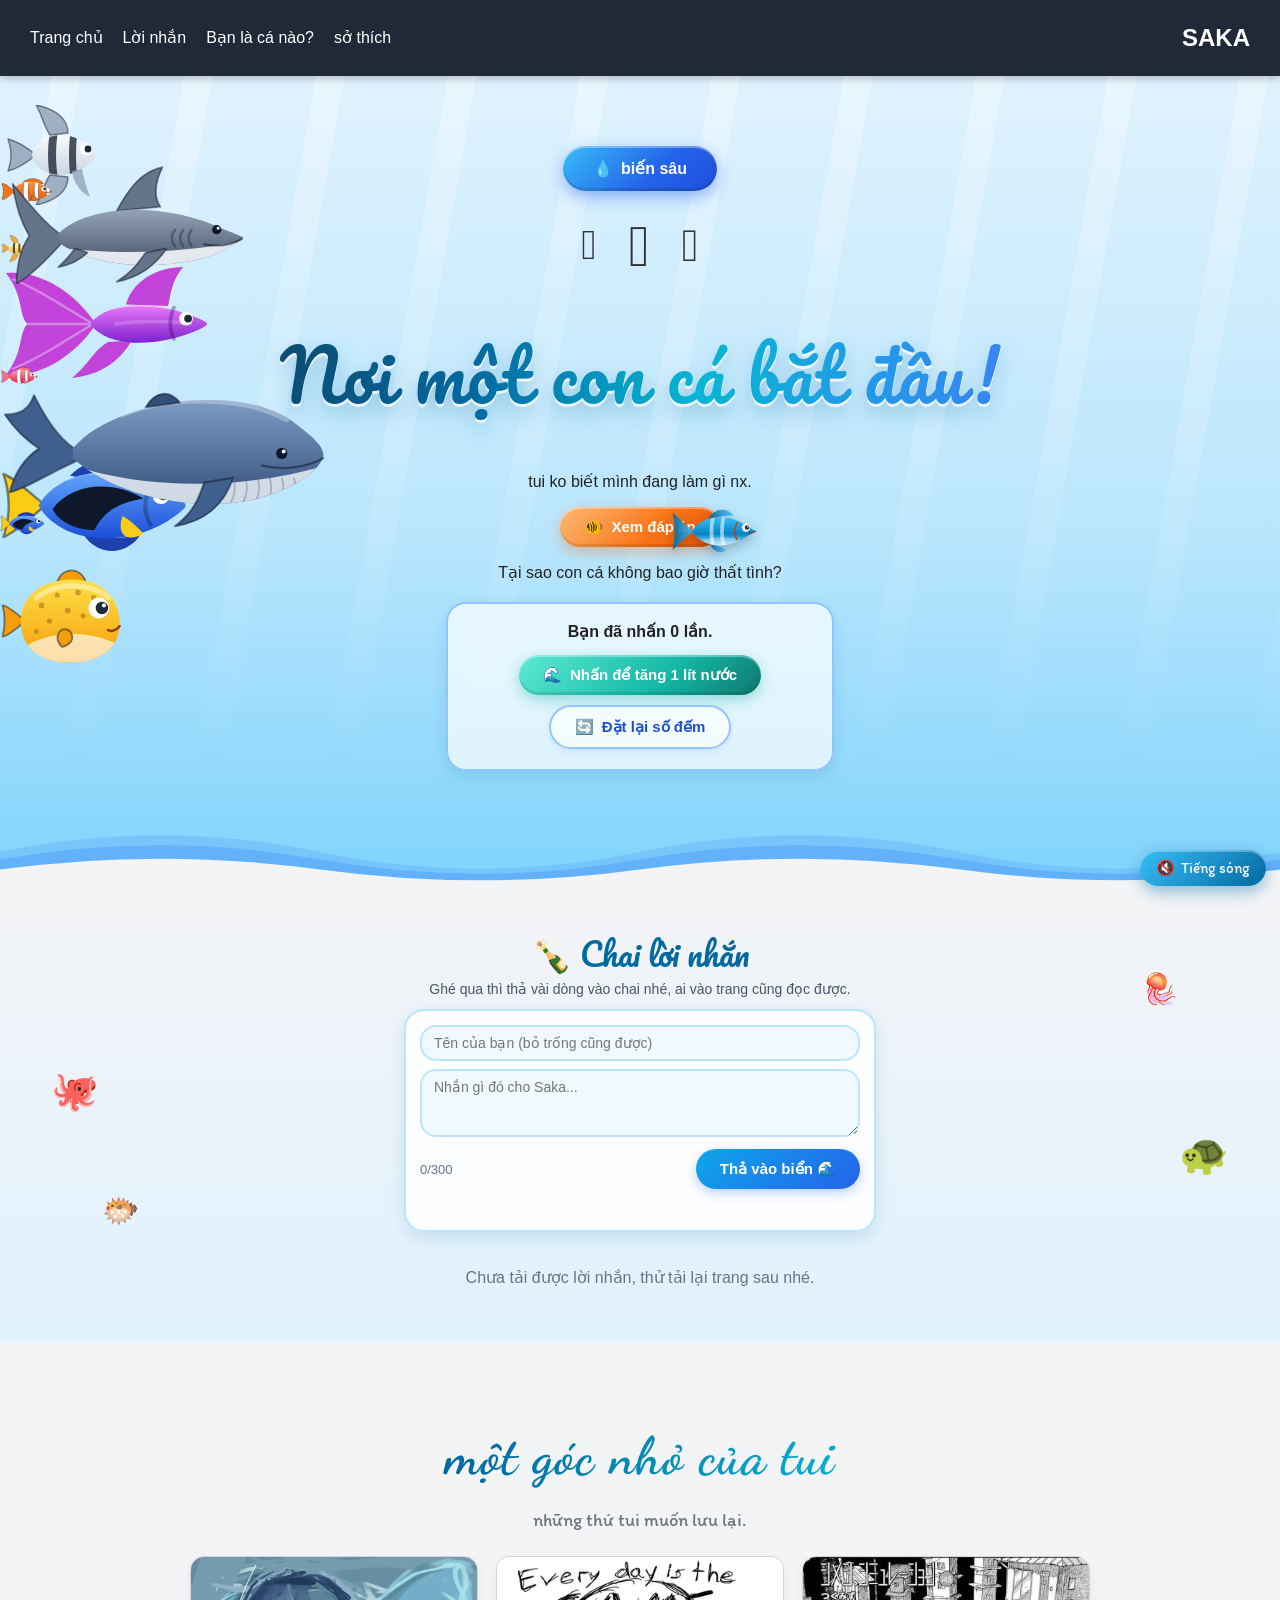
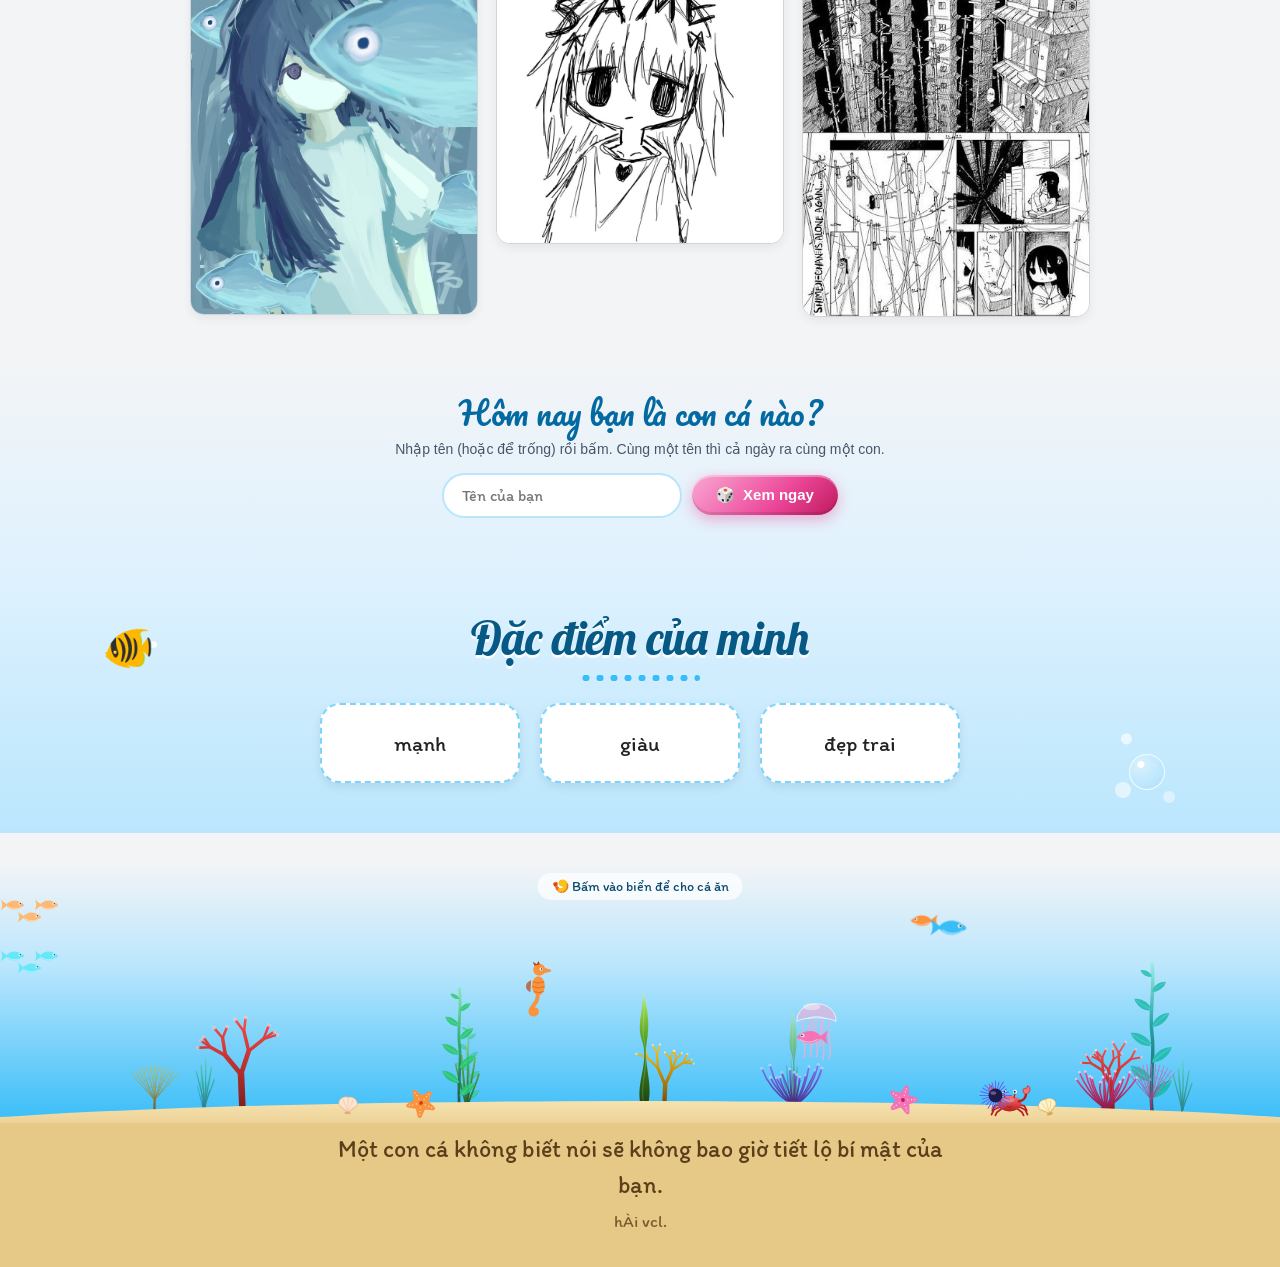
==== commit 79fa2487: "Add files via upload" ====
--- a/index.html
+++ b/index.html
@@ -4,7 +4,7 @@
     <meta charset="UTF-8">
     <meta name="viewport" content="width=device-width, initial-scale=1.0">
     <link rel="icon" type="image/png" href="favicon.png">
-    <title>wedsite của saka</title>
+    <title>hồ cá miền nam</title>
     <link rel="preconnect" href="https://fonts.googleapis.com">
     <link rel="preconnect" href="https://fonts.gstatic.com" crossorigin>
     <link href="https://fonts.googleapis.com/css2?family=Pacifico&family=Lobster&family=Dancing+Script:wght@700&family=Itim&display=swap" rel="stylesheet">
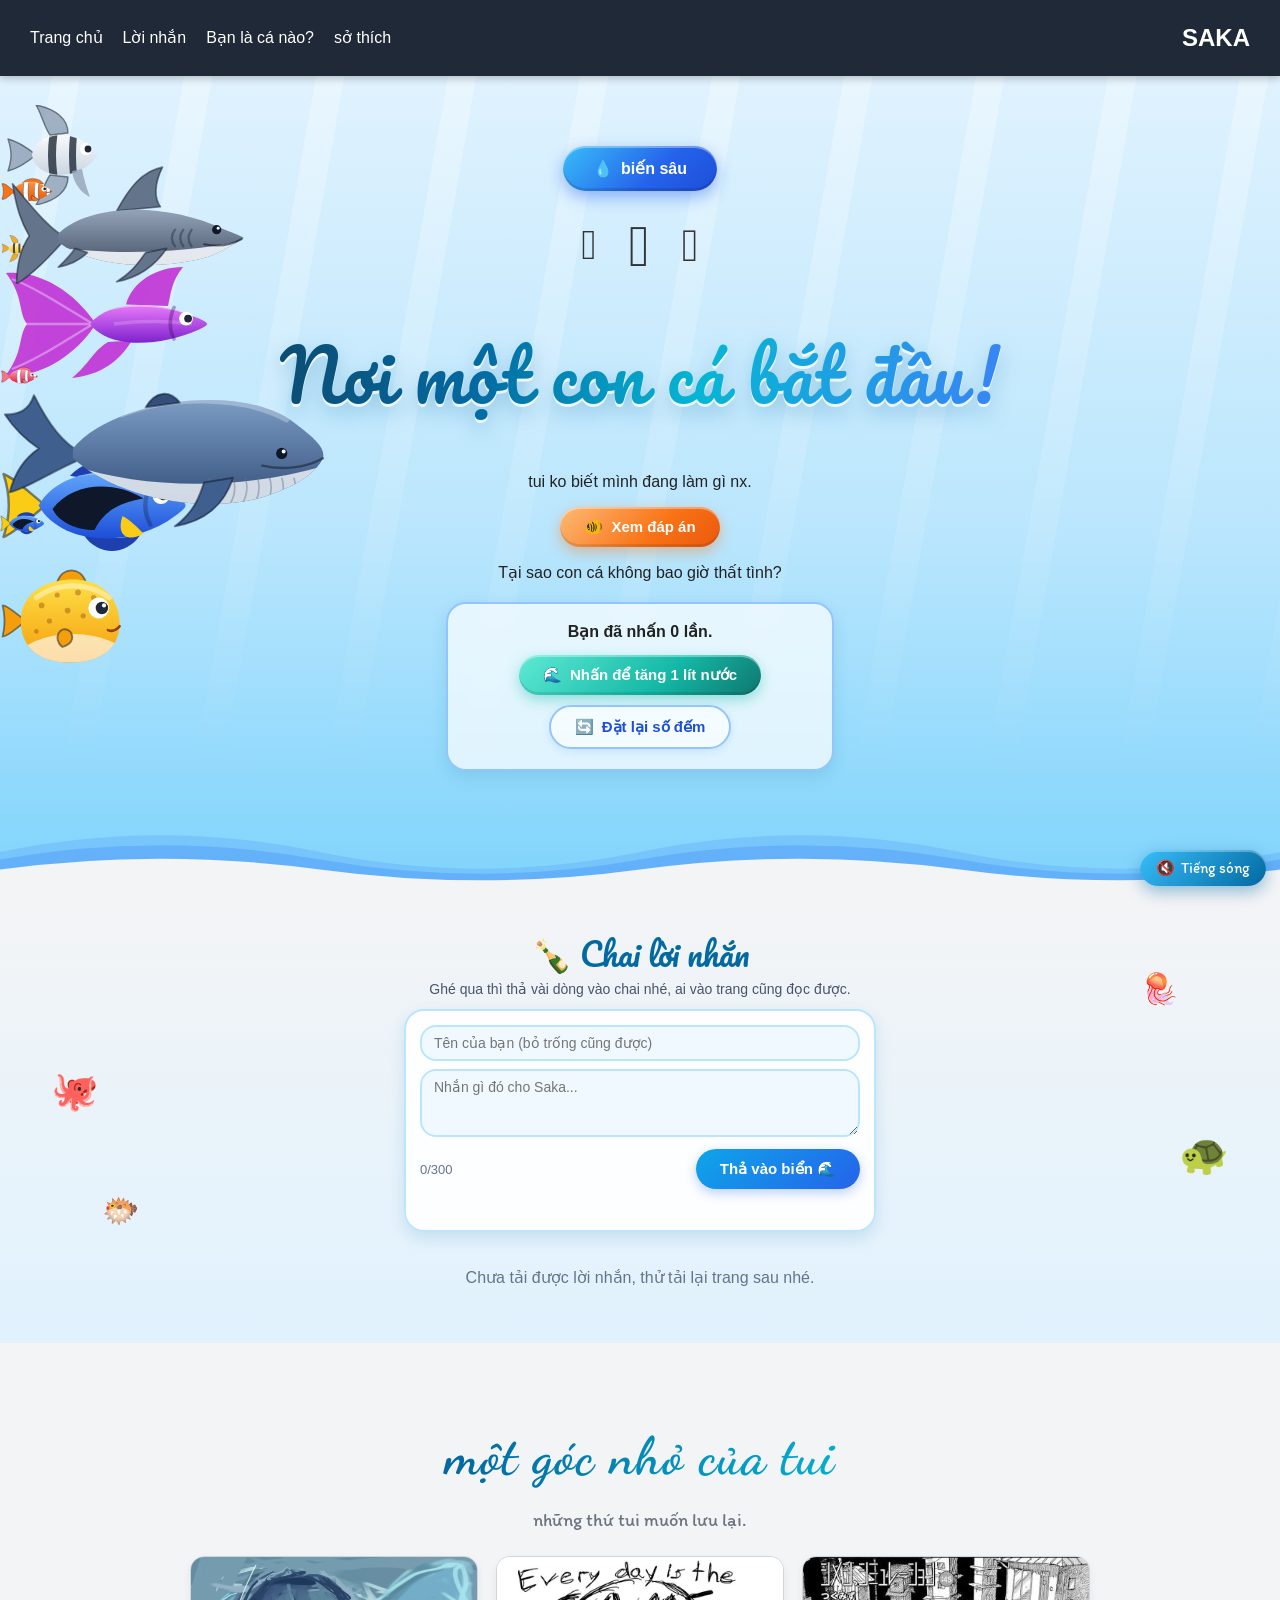
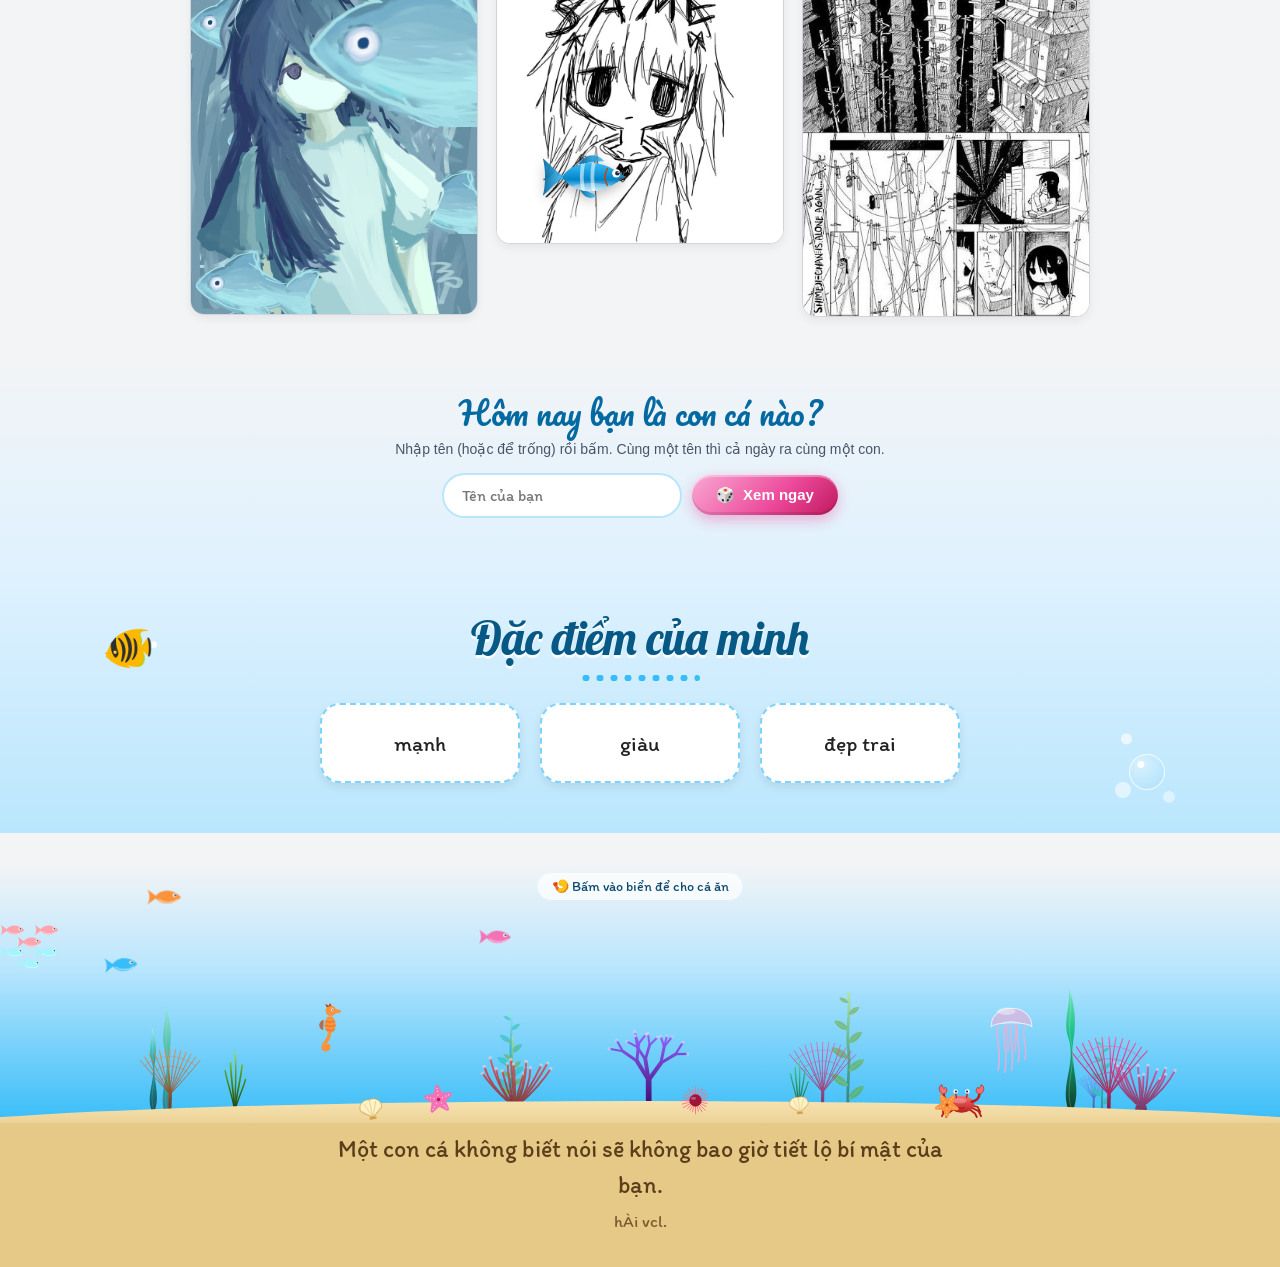
==== commit 80675bab: "Add files via upload" ====
--- a/index.html
+++ b/index.html
@@ -2796,7 +2796,7 @@
             f.vx += (dx * k - f.vx) * Math.min(1, dt * 3);
             f.vy += (dy * k - f.vy) * Math.min(1, dt * 3);
             f.x = Math.min(Math.max(f.x + f.vx * dt, -4), Math.max(0, W - f.size + 4));
-            f.y = Math.min(Math.max(f.y + f.vy * dt, 14), Math.max(15, H - 60));
+            f.y = Math.min(Math.max(f.y + f.vy * dt, 14), Math.max(15, floorY - f.h / 2));
             if (Math.abs(f.vx) > 8) {
                 const nd = f.vx > 0 ? 1 : -1;
                 if (nd !== f.dir) { f.dir = nd; f.svg.style.transform = nd > 0 ? "" : "scaleX(-1)"; }
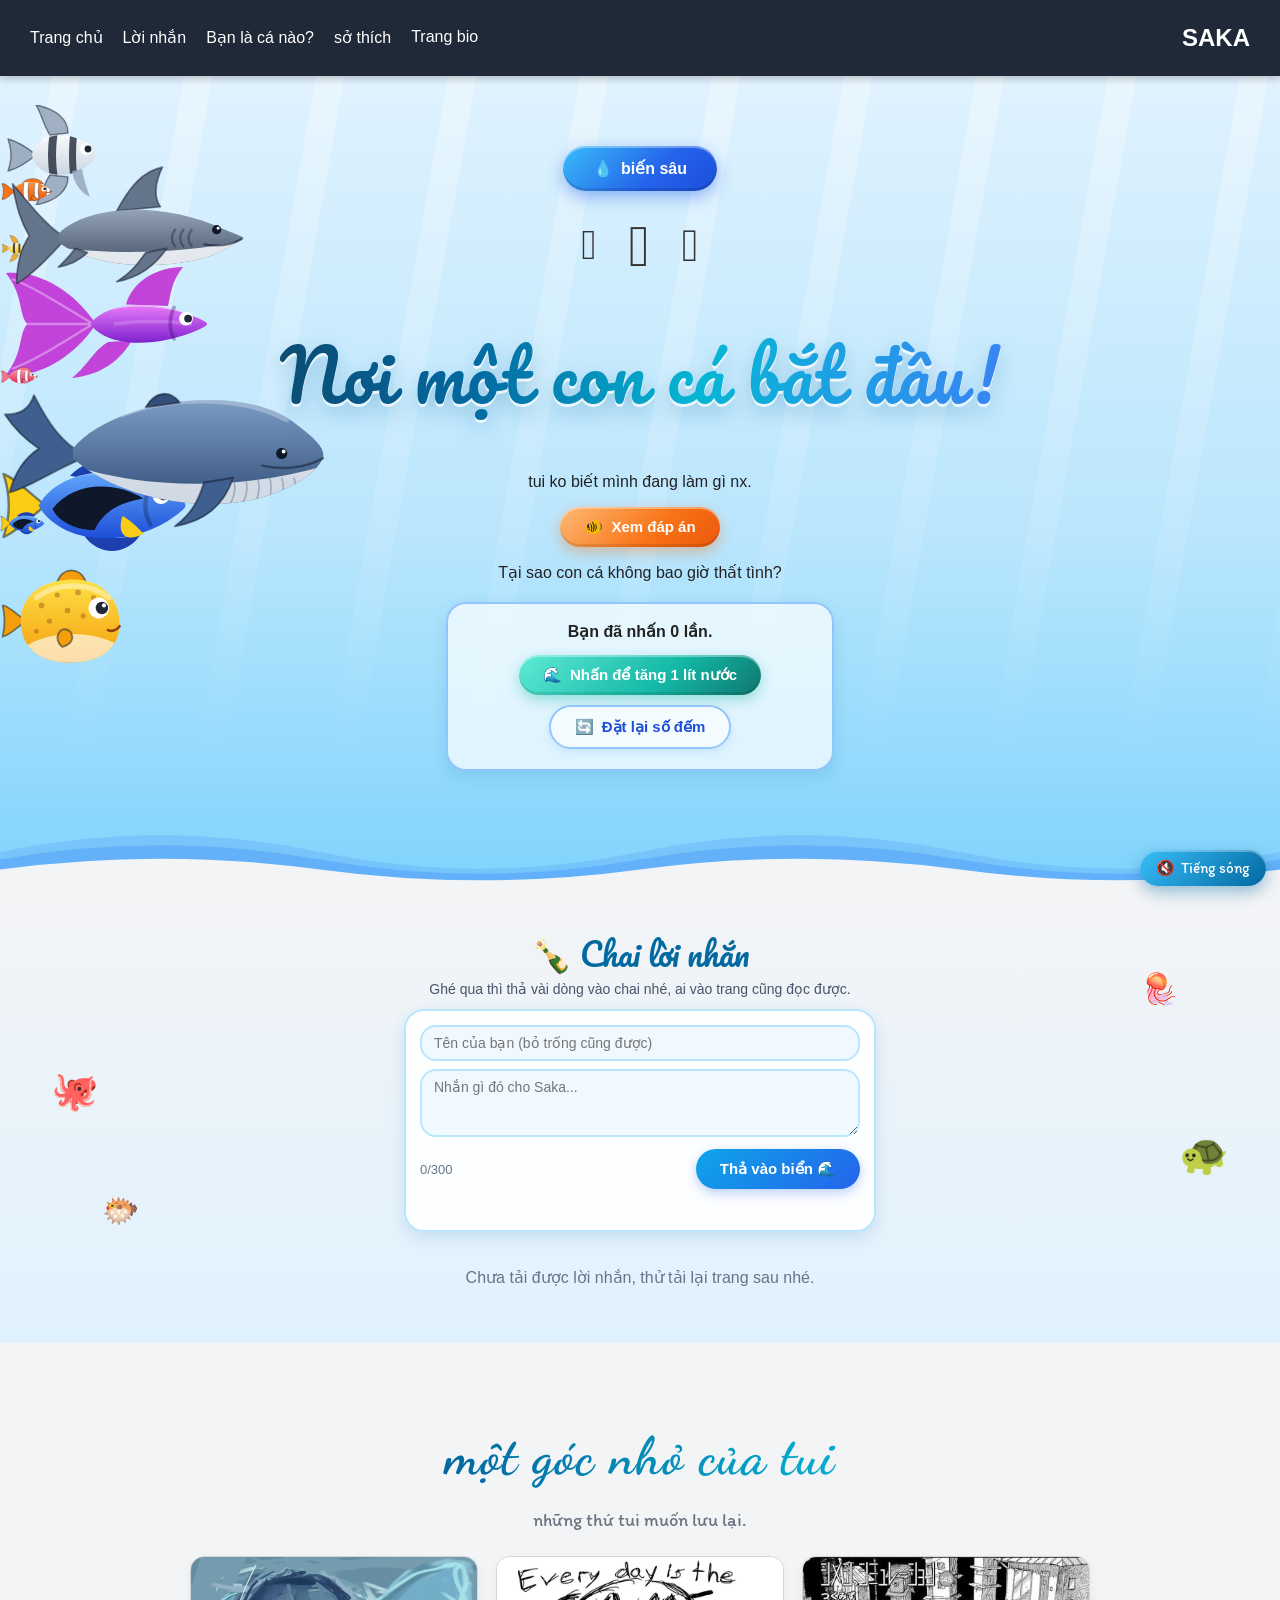
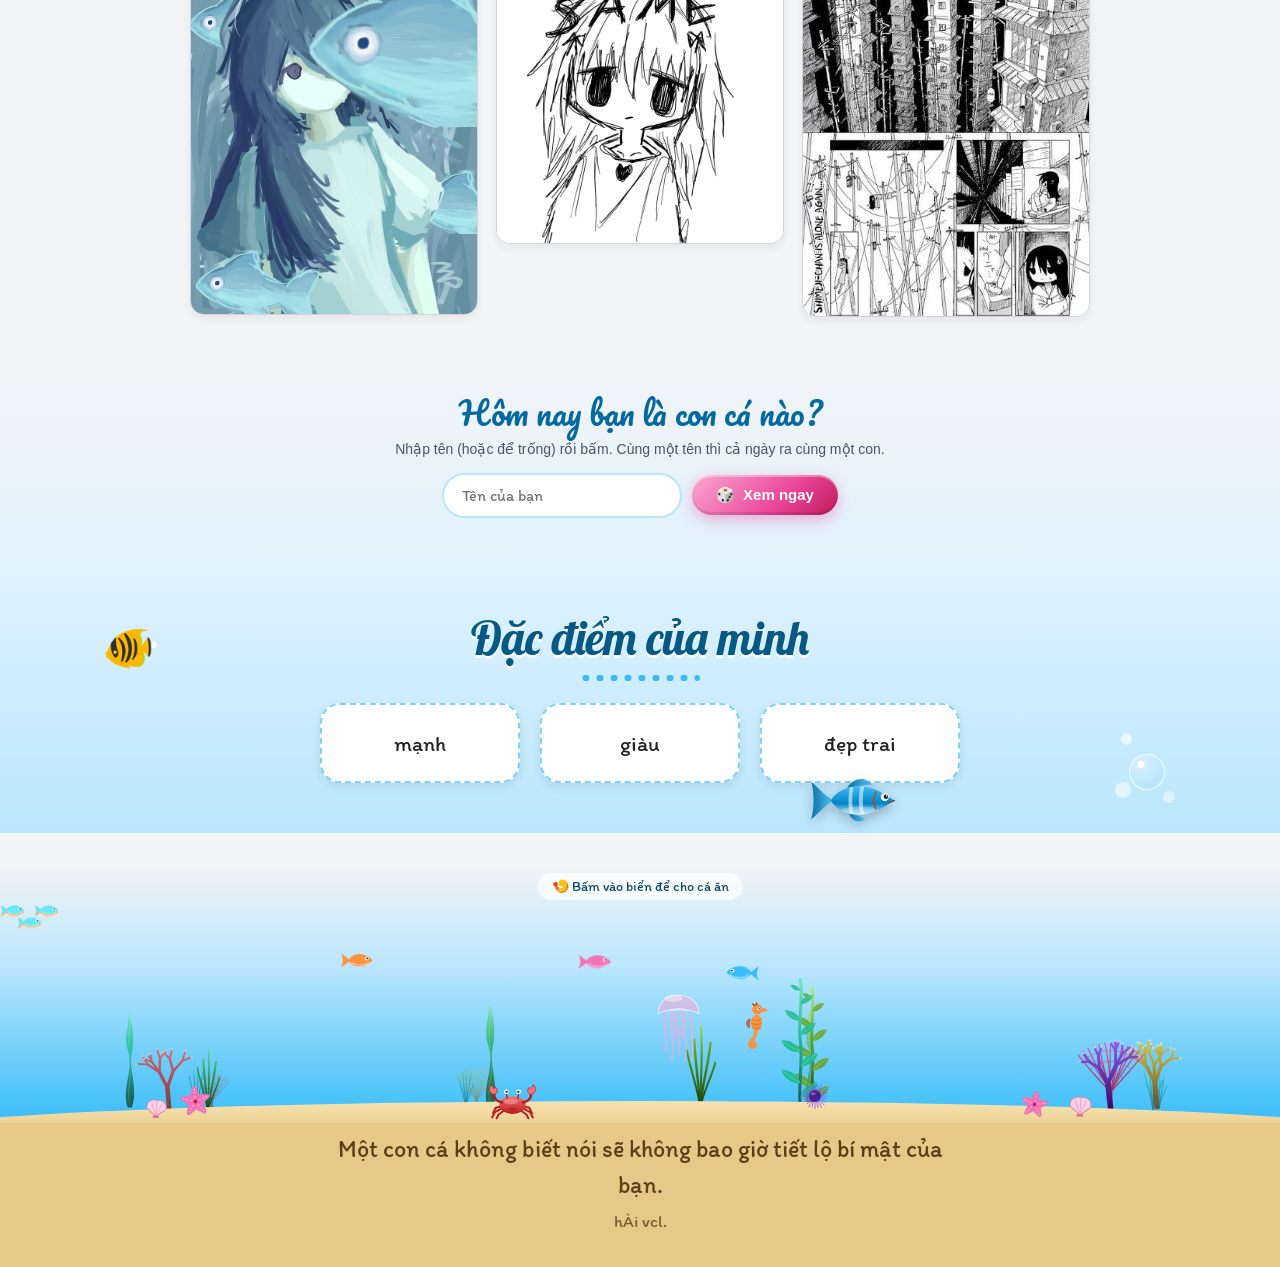
==== commit 1519816c: "Add files via upload" ====
--- a/index.html
+++ b/index.html
@@ -1549,6 +1549,7 @@
         <a href="#guestbook">Lời nhắn</a>
         <a href="#fishtype">Bạn là cá nào?</a>
         <a href="#hobbies">sở thích</a>
+        <a href="bio.html">Trang bio</a>
     </div>
      <h2>SAKA</h2>
 </nav>
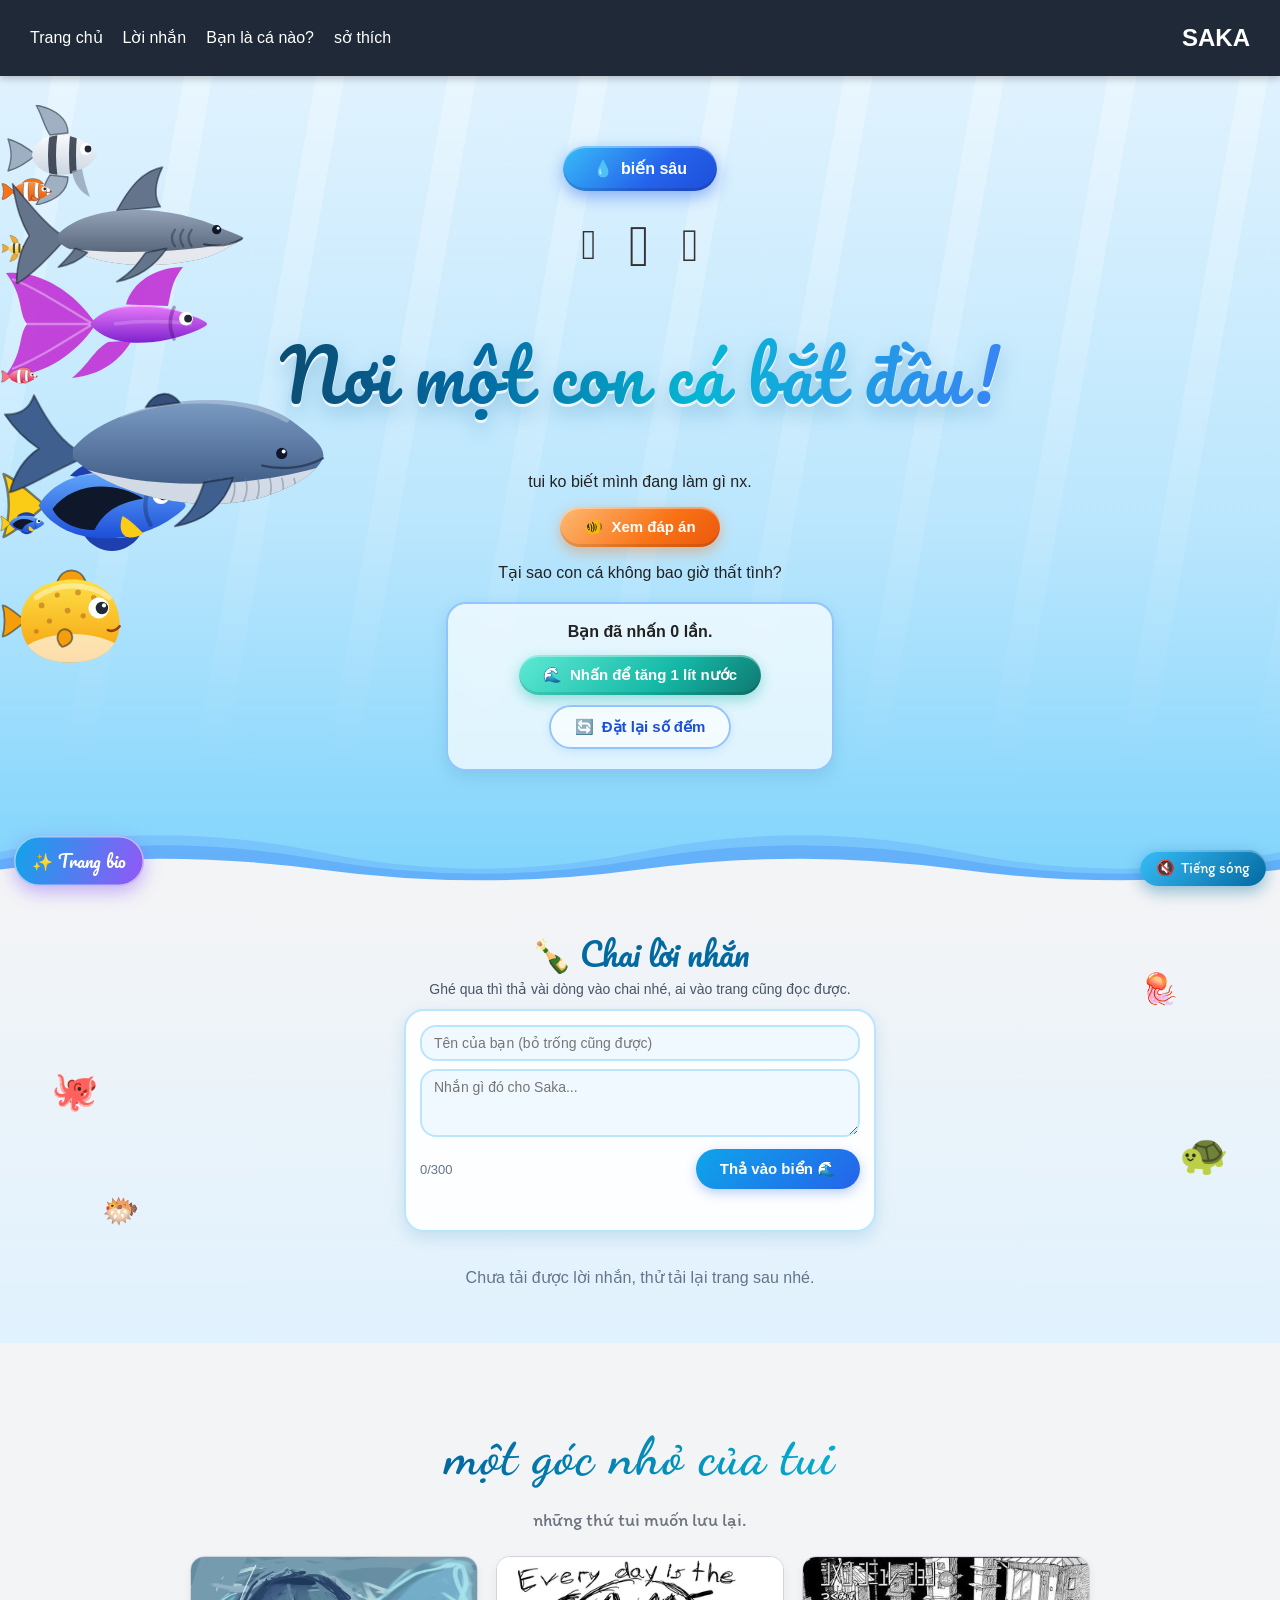
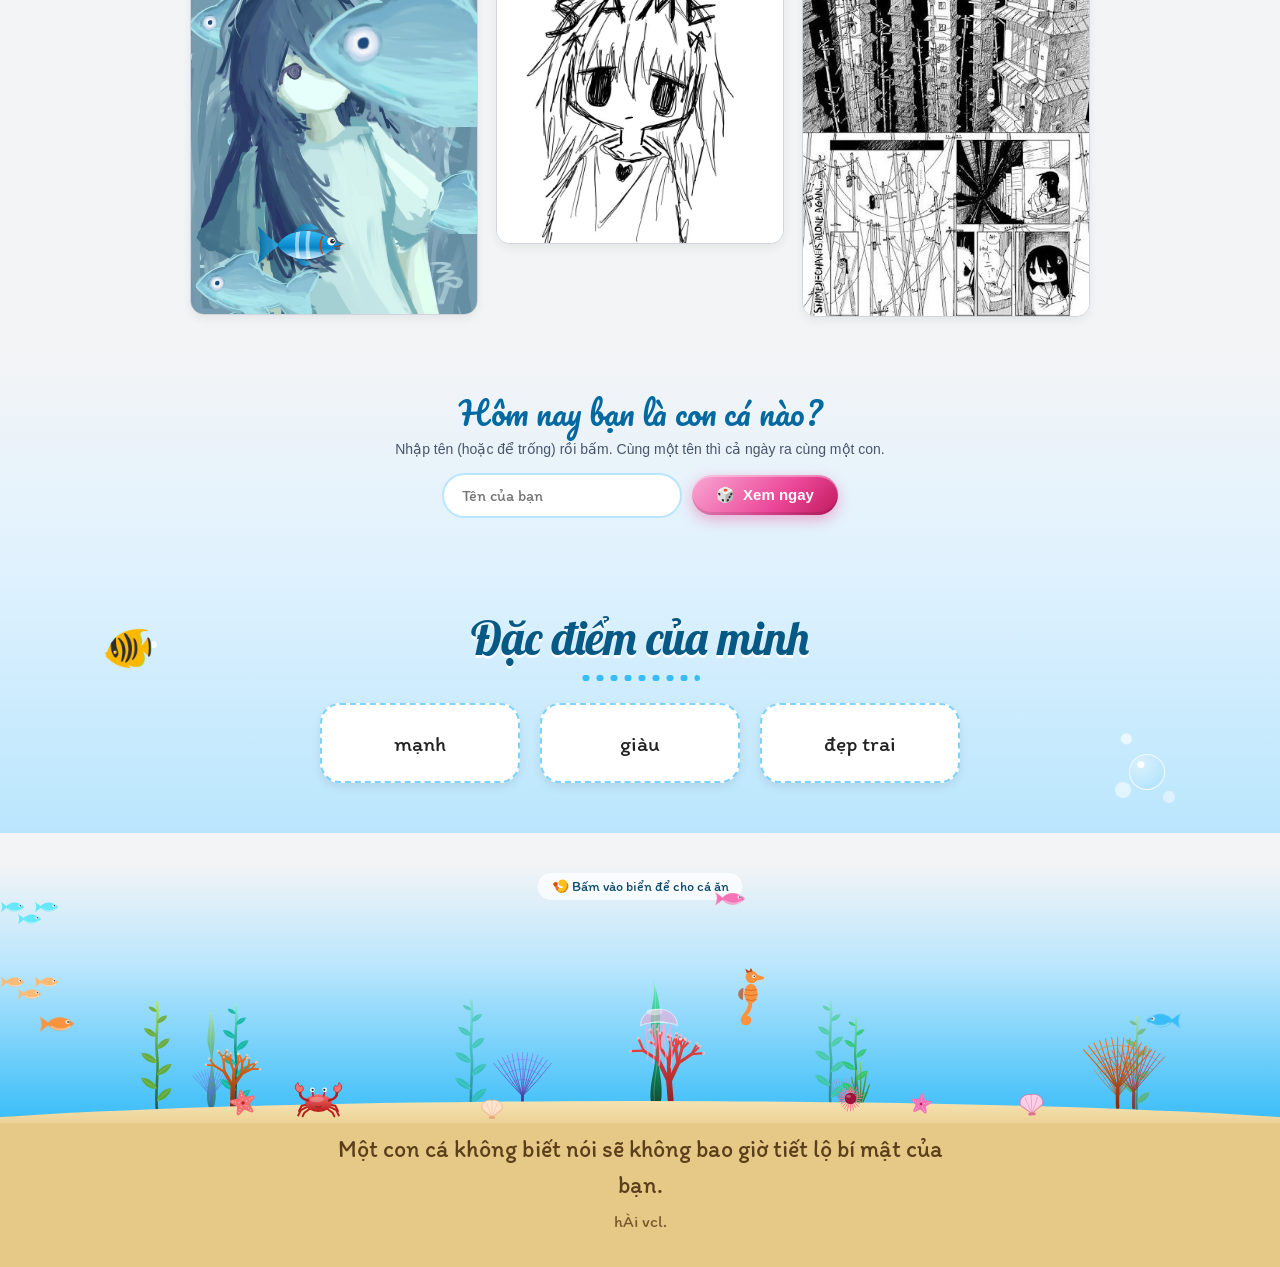
==== commit 270b2030: "Add files via upload" ====
--- a/index.html
+++ b/index.html
@@ -1539,6 +1539,22 @@
 body.dark .wave-toggle { color: #e0f2fe; border: 1px solid #38bdf8; background: linear-gradient(135deg, #0c4a6e 0%, #0f2a4a 100%); }
 body.dark .wave-toggle[aria-pressed="true"] { border-color: #34d399; background: linear-gradient(135deg, #115e59 0%, #064e3b 100%); }
 @media (prefers-reduced-motion: reduce) { .wave-toggle[aria-pressed="true"] .wave-ico { animation: none; } }
+
+/* ============ NÚT TRANG BIO (nổi góc trái dưới) ============ */
+.bio-fab {
+  position: fixed; left: 14px; bottom: calc(14px + env(safe-area-inset-bottom, 0px)); z-index: 1100;
+  display: inline-flex; align-items: center; gap: 8px; padding: 10px 18px; border-radius: 999px;
+  font-family: "Pacifico", "Itim", cursive; font-size: 17px; color: #fff; text-decoration: none;
+  background: linear-gradient(110deg, #0ea5e9, #8b5cf6, #ec4899, #0ea5e9);
+  background-size: 300% 100%; animation: bioShine 5s linear infinite, bioBob 3s ease-in-out infinite;
+  box-shadow: 0 6px 18px rgba(139, 92, 246, 0.45), inset 0 0 0 1.5px rgba(255, 255, 255, 0.55);
+  transition: transform 0.2s;
+}
+.bio-fab:hover { transform: scale(1.08) rotate(-2deg); }
+@keyframes bioShine { to { background-position: 300% 0; } }
+@keyframes bioBob { 50% { margin-bottom: 6px; } }
+@media (max-width: 600px) { .bio-fab { font-size: 15px; padding: 8px 14px; } }
+@media (prefers-reduced-motion: reduce) { .bio-fab { animation: none; } }
 </style>
 </head>
 <body>
@@ -1549,7 +1565,6 @@
         <a href="#guestbook">Lời nhắn</a>
         <a href="#fishtype">Bạn là cá nào?</a>
         <a href="#hobbies">sở thích</a>
-        <a href="bio.html">Trang bio</a>
     </div>
      <h2>SAKA</h2>
 </nav>
@@ -1710,6 +1725,7 @@
 <div id="lightbox" class="lightbox" onclick="closeLightbox()">
     <img id="lightboxImg" alt="">
 </div>
+<a href="bio.html" class="bio-fab" title="Xem trang bio của saka">✨ Trang bio</a>
 <button type="button" id="waveToggle" class="wave-toggle" aria-pressed="false" title="Bật/tắt tiếng sóng biển"><span class="wave-ico" aria-hidden="true">🔇</span><span>Tiếng sóng</span></button>
 <script>
 const lightbox = document.getElementById("lightbox");
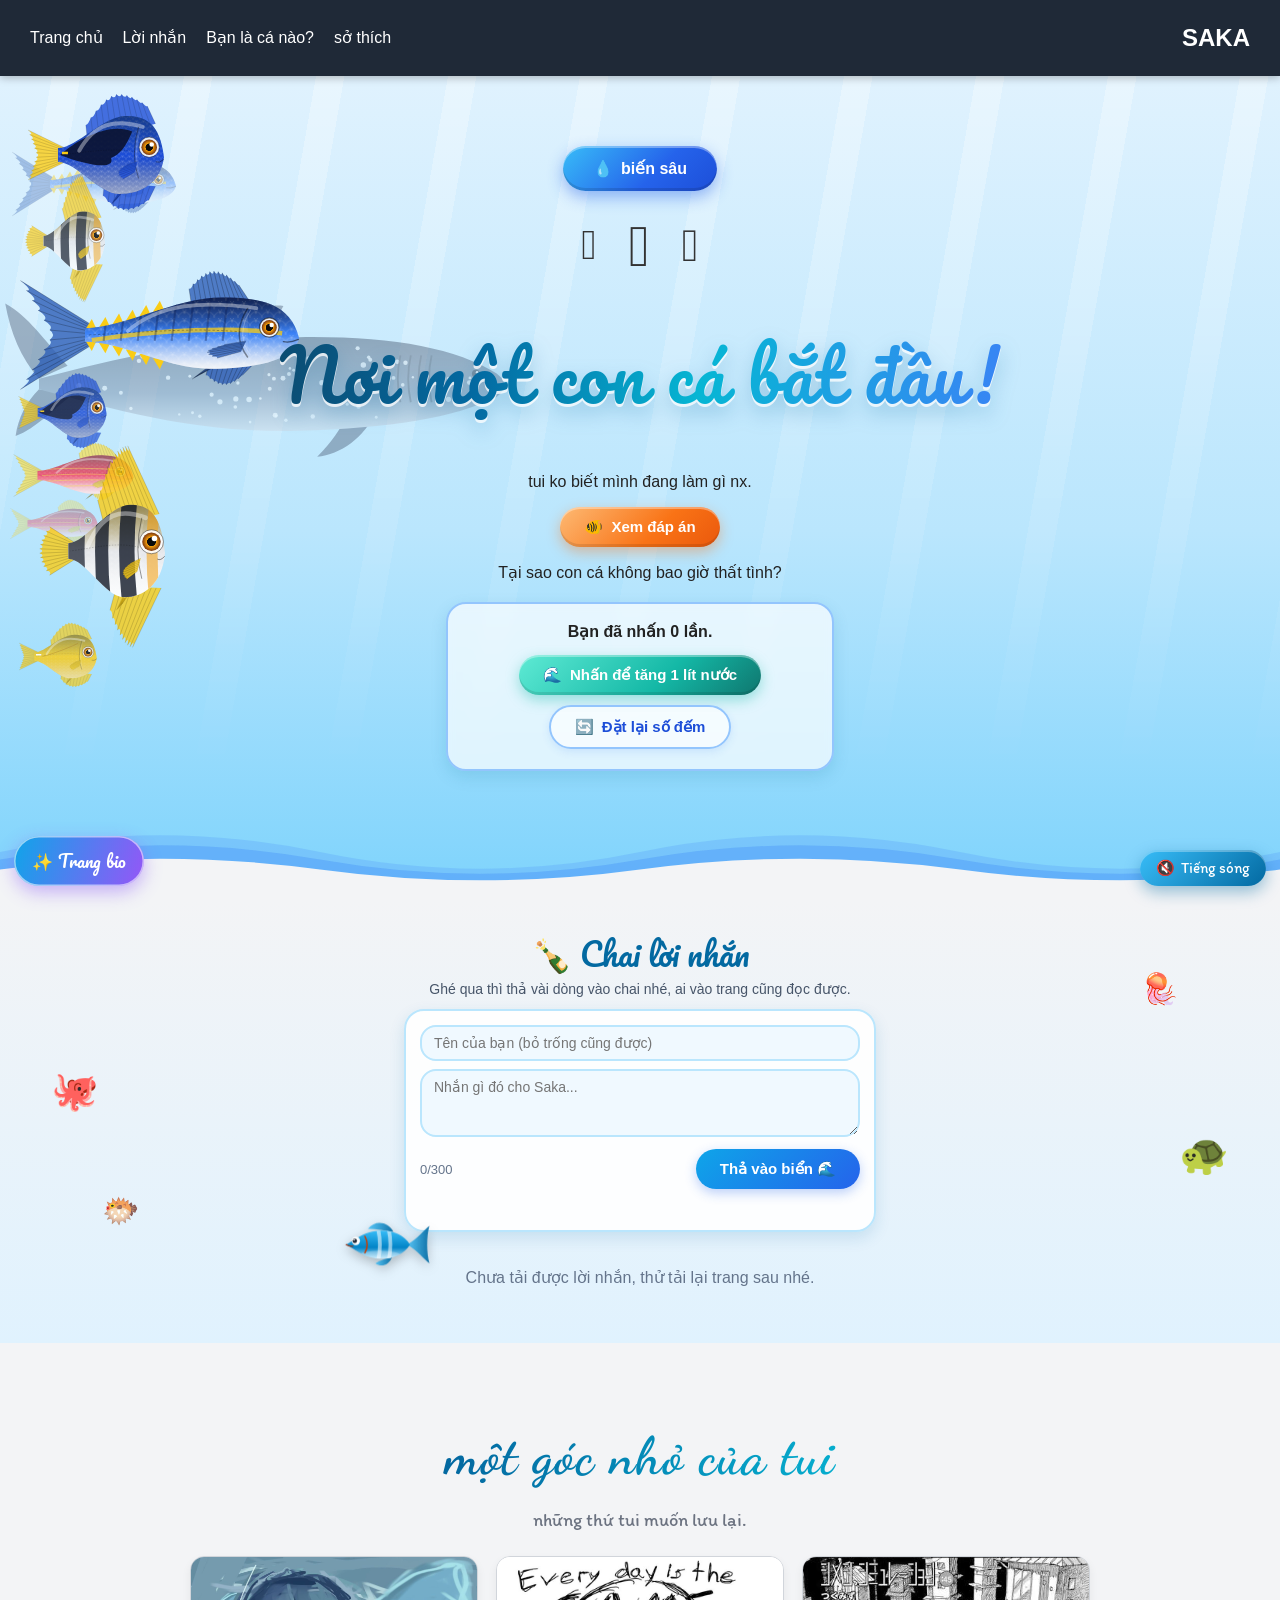
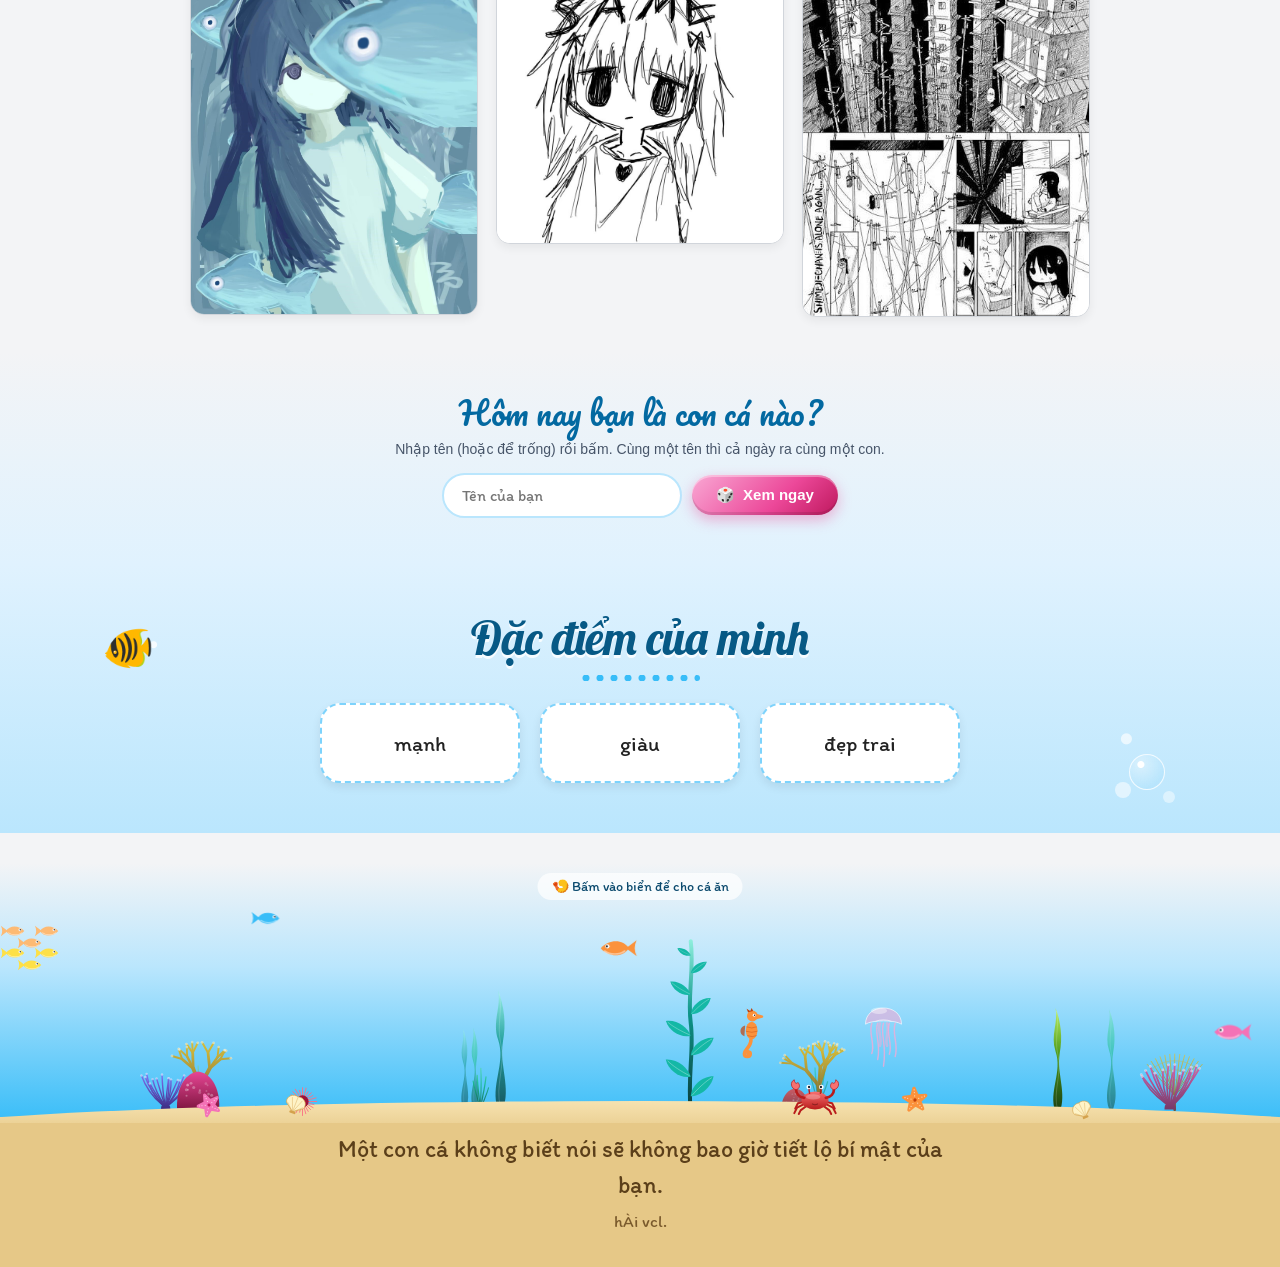
==== commit 51d5546b: "Add files via upload" ====
--- a/index.html
+++ b/index.html
@@ -1555,6 +1555,24 @@
 @keyframes bioBob { 50% { margin-bottom: 6px; } }
 @media (max-width: 600px) { .bio-fab { font-size: 15px; padding: 8px 14px; } }
 @media (prefers-reduced-motion: reduce) { .bio-fab { animation: none; } }
+
+/* ============ ĐÀN CÁ NỀN SIÊU CHI TIẾT (tạo bằng JS) ============ */
+.sw { position: absolute; left: 0; animation: heroSwimBig var(--dur) linear var(--delay) infinite; will-change: transform; }
+.sw .wy { animation: hfWander var(--wd, 9s) ease-in-out var(--wl, 0s) infinite alternate; }
+.sw svg { display: block; width: var(--w); height: auto; overflow: visible; animation: hfBob 2.6s ease-in-out infinite alternate; }
+.sw .fish-tail { animation-duration: 0.7s; }
+.sw.whale .fish-tail { animation-duration: 2.6s; }
+.sw.whale svg { animation-duration: 6s; }
+.sw.far { opacity: 0.42; }
+.sw.mid { opacity: 0.85; }
+.sw .school { position: relative; width: 150px; height: 70px; }
+.sw .sm { position: absolute; }
+.sw .sm svg { width: var(--sw); animation-duration: var(--bd); animation-delay: var(--bl); }
+@keyframes hfWander { from { transform: translateY(-14px); } to { transform: translateY(16px); } }
+.hero-fish.paused * { animation-play-state: paused !important; }
+body.dark .hero-fish { opacity: 0.85; }
+@media (max-width: 600px) { .sw svg { width: calc(var(--w) * 0.6); } }
+@media (prefers-reduced-motion: reduce) { .sw .fish-tail, .sw .fish-fin { animation: none; } }
 </style>
 </head>
 <body>
@@ -1575,38 +1593,7 @@
         <svg class="wave wave-mid" viewBox="0 0 2400 120" preserveAspectRatio="none"><path d="M0 60 Q150 20 300 60 T600 60 T900 60 T1200 60 T1500 60 T1800 60 T2100 60 T2400 60 V120 H0 Z"/></svg>
         <svg class="wave wave-front" viewBox="0 0 2400 120" preserveAspectRatio="none"><path d="M0 60 Q150 20 300 60 T600 60 T900 60 T1200 60 T1500 60 T1800 60 T2100 60 T2400 60 V120 H0 Z"/></svg>
     </div>
-    <div class="hero-fish" aria-hidden="true">
-        <div class="hf big" style="top:4%; --dur:38s; --delay:-10s; --w:120px;">
-            <svg viewBox="0 0 60 50" xmlns="http://www.w3.org/2000/svg"><defs><linearGradient id="g1" x1="0" y1="0" x2="0" y2="1"><stop offset="0" stop-color="#f8fafc"/><stop offset="1" stop-color="#cbd5e1"/></linearGradient><clipPath id="c1"><path d="M16 25 C18 12 40 12 48 24 C49 25 49 25 48 26 C40 38 18 38 16 25 Z"/></clipPath></defs><path class="fish-tail" d="M18 25 C12 20 8 18 4 17 C6 23 6 27 4 33 C8 32 12 30 18 25 Z" fill="#94a3b8" fill-opacity=".85" stroke="#1f2937" stroke-opacity=".55" stroke-width=".7" stroke-linejoin="round"/><path class="fish-fin" d="M34 14 C34 7 28 2 18 0 C21 5 22 11 25 15 Z" fill="#94a3b8" fill-opacity=".85" stroke="#1f2937" stroke-opacity=".55" stroke-width=".7" stroke-linejoin="round"/><path class="fish-fin" d="M34 36 C34 43 28 48 18 50 C21 45 22 39 25 35 Z" fill="#94a3b8" fill-opacity=".85" stroke="#1f2937" stroke-opacity=".55" stroke-width=".7" stroke-linejoin="round"/><path d="M16 25 C18 12 40 12 48 24 C49 25 49 25 48 26 C40 38 18 38 16 25 Z" fill="url(#g1)"/><g clip-path="url(#c1)"><path d="M26 8 Q22 25 26 42 L30 42 Q26 25 30 8 Z" fill="#1f2937" fill-opacity=".8"/><path d="M36 8 Q33 25 36 42 L39.5 42 Q36.5 25 39.5 8 Z" fill="#1f2937" fill-opacity=".8"/><path d="M22 17 C28 12 38 12 44 18" stroke="#fff" stroke-opacity=".5" stroke-width="2" fill="none" stroke-linecap="round"/></g><path d="M36 33 C37 40 41 44 45 46 C43 41 42 37 41 32 Z" fill="#94a3b8" fill-opacity=".8"/><circle cx="43" cy="22" r="3" fill="#fff"/><circle cx="44" cy="22" r="1.7" fill="#1f2937"/></svg>
-        </div>
-        <div class="hf big" style="top:26%; --dur:48s; --delay:-30s; --w:240px;">
-            <svg viewBox="0 0 80 40" xmlns="http://www.w3.org/2000/svg"><defs><linearGradient id="g2" x1="0" y1="0" x2="0" y2="1"><stop offset="0" stop-color="#e879f9"/><stop offset="1" stop-color="#7e22ce"/></linearGradient><clipPath id="c2"><path d="M30 20 C36 12 52 12 66 18 C70 20 70 20 66 22 C52 28 36 28 30 20 Z"/></clipPath></defs><g class="fish-tail"><path d="M32 20 C24 8 12 2 2 3 C8 11 6 16 9 20 C6 24 8 29 2 37 C12 38 24 32 32 20 Z" fill="#c026d3" fill-opacity=".85"/><path d="M31 20 C21 14 12 8 4 5" stroke="#fff" stroke-opacity=".35" stroke-width=".8" fill="none"/><path d="M31 20 C20 20 13 20 8 20" stroke="#fff" stroke-opacity=".35" stroke-width=".8" fill="none"/><path d="M31 20 C21 26 12 32 4 35" stroke="#fff" stroke-opacity=".35" stroke-width=".8" fill="none"/></g><path class="fish-fin" d="M42 13.5 C44 6 52 1 61 1 C57 6 57 10 56 14 Z" fill="#c026d3" fill-opacity=".85"/><path class="fish-fin" d="M44 25.5 C40 32 34 37 24 38 C30 33 31 29 36 26 Z" fill="#c026d3" fill-opacity=".85"/><path d="M30 20 C36 12 52 12 66 18 C70 20 70 20 66 22 C52 28 36 28 30 20 Z" fill="url(#g2)"/><g clip-path="url(#c2)"><path d="M34 15 C44 12 56 13 66 17" stroke="#fff" stroke-opacity=".4" stroke-width="2" fill="none" stroke-linecap="round"/><path d="M38 20 C46 19 56 19 64 20" stroke="#fff" stroke-opacity=".18" stroke-width="1.2" fill="none"/></g><path d="M58 14.5 Q55.5 20 58 25" stroke="#3b0764" stroke-opacity=".35" stroke-width="1.2" fill="none" stroke-linecap="round"/><circle cx="62" cy="18.2" r="2.3" fill="#fff"/><circle cx="62.7" cy="18.2" r="1.3" fill="#1f2937"/></svg>
-        </div>
-        <div class="hf big" style="top:52%; --dur:42s; --delay:-24s; --w:210px;">
-            <svg viewBox="0 0 60 30" xmlns="http://www.w3.org/2000/svg"><defs><linearGradient id="g3" x1="0" y1="0" x2="0" y2="1"><stop offset="0" stop-color="#60a5fa"/><stop offset="1" stop-color="#1d4ed8"/></linearGradient><clipPath id="c3"><path d="M11 15 C18 3 38 3 50 12 C54 15 54 15 50 18 C38 27 18 27 11 15 Z"/></clipPath></defs><path class="fish-tail" d="M13 15 C8 11 4 7 1 6 C3 12 3 18 1 24 C4 23 8 19 13 15 Z" fill="#facc15" stroke="#1f2937" stroke-opacity=".55" stroke-width=".7" stroke-linejoin="round"/><path class="fish-fin" d="M20 6.5 C26 0 38 0 42 6 C34 7 27 8 20 6.5 Z" fill="#1e40af"/><path class="fish-fin" d="M24 23.5 C28 29.5 36 29.5 40 23.5 C34 24.5 29 24.5 24 23.5 Z" fill="#1e40af"/><path d="M11 15 C18 3 38 3 50 12 C54 15 54 15 50 18 C38 27 18 27 11 15 Z" fill="url(#g3)"/><g clip-path="url(#c3)"><path d="M15 16 C21 8 33 8 41 13 C35 14 30 16 27 22 C22 22 17 20 15 16 Z" fill="#0f172a"/><path d="M14 9 C24 3 38 4 48 11" stroke="#fff" stroke-opacity=".35" stroke-width="2" fill="none" stroke-linecap="round"/></g><path class="fish-fin" d="M35 18 C33 24 37 25.5 41 23 C39 21 37 19 35 18 Z" fill="#facc15"/><path d="M43 9.5 Q40 15 43 20.5" stroke="#0f172a" stroke-opacity=".3" stroke-width="1.2" fill="none" stroke-linecap="round"/><circle cx="46" cy="12.2" r="2.4" fill="#fff"/><circle cx="46.7" cy="12.2" r="1.3" fill="#0f172a"/></svg>
-        </div>
-        <div class="hf big" style="top:68%; --dur:40s; --delay:-6s; --w:130px;">
-            <svg viewBox="0 0 50 40" xmlns="http://www.w3.org/2000/svg"><defs><linearGradient id="g4" x1="0" y1="0" x2="0" y2="1"><stop offset="0" stop-color="#fde047"/><stop offset="1" stop-color="#f59e0b"/></linearGradient><clipPath id="c4"><path d="M8 20 C8 9 18 4 28 4 C40 4 46 12 46 21 C46 31 38 36 27 36 C16 36 8 31 8 20 Z"/></clipPath></defs><path class="fish-tail" d="M10 20 C6 17 3 14 1 14 C2 18 2 22 1 26 C3 26 6 23 10 20 Z" fill="#f59e0b" stroke="#1f2937" stroke-opacity=".55" stroke-width=".7" stroke-linejoin="round"/><path class="fish-fin" d="M22 5 C24 -1 31 -1 33 5 C29 5.5 25 5.5 22 5 Z" fill="#f59e0b" stroke="#1f2937" stroke-opacity=".55" stroke-width=".7" stroke-linejoin="round"/><path d="M8 20 C8 9 18 4 28 4 C40 4 46 12 46 21 C46 31 38 36 27 36 C16 36 8 31 8 20 Z" fill="url(#g4)"/><g clip-path="url(#c4)"><ellipse cx="28" cy="35" rx="21" ry="10" fill="#fff" fill-opacity=".65"/><circle cx="16" cy="14" r="1.1" fill="#92400e" fill-opacity=".4"/><circle cx="22" cy="10" r="1" fill="#92400e" fill-opacity=".4"/><circle cx="30" cy="9" r="1.1" fill="#92400e" fill-opacity=".4"/><circle cx="36" cy="11" r="1" fill="#92400e" fill-opacity=".4"/><circle cx="19" cy="20" r="1" fill="#92400e" fill-opacity=".4"/><circle cx="26" cy="16" r="1.1" fill="#92400e" fill-opacity=".4"/><circle cx="32" cy="18" r="1" fill="#92400e" fill-opacity=".4"/><circle cx="14" cy="24" r="0.9" fill="#92400e" fill-opacity=".4"/><path d="M14 11 C22 5 34 5 42 11" stroke="#fff" stroke-opacity=".4" stroke-width="2" fill="none" stroke-linecap="round"/></g><path class="fish-fin" d="M27 24 C23 21 20 27 24 30 C27 29 29 27 27 24 Z" fill="#f59e0b" stroke="#1f2937" stroke-opacity=".55" stroke-width=".7" stroke-linejoin="round"/><path d="M46 22 Q44 24.5 41.5 23.5" stroke="#92400e" stroke-width="1" fill="none" stroke-linecap="round"/><circle cx="38" cy="15" r="4" fill="#fff"/><circle cx="39.2" cy="15" r="2.4" fill="#1f2937"/><circle cx="40" cy="14" r=".8" fill="#fff"/></svg>
-        </div>
-        <div class="hf" style="top:14%; --dur:22s; --delay:-4s; --w:58px;">
-            <svg viewBox="0 0 60 30" xmlns="http://www.w3.org/2000/svg"><defs><linearGradient id="g5" x1="0" y1="0" x2="0" y2="1"><stop offset="0" stop-color="#fb923c"/><stop offset="1" stop-color="#ea580c"/></linearGradient><clipPath id="c5"><path d="M12 15 C20 2 40 2 54 15 C40 28 20 28 12 15 Z"/></clipPath></defs><path class="fish-tail" d="M15 15 C9 10 5 6 2 7 C4 12 4 18 2 23 C5 24 9 20 15 15 Z" fill="#f97316" stroke="#1f2937" stroke-opacity=".55" stroke-width=".7" stroke-linejoin="round"/><path class="fish-fin" d="M23 6.5 C27 0 41 0 45 7 C38 7.5 30 7.5 23 6.5 Z" fill="#f97316" stroke="#1f2937" stroke-opacity=".55" stroke-width=".7" stroke-linejoin="round"/><path d="M12 15 C20 2 40 2 54 15 C40 28 20 28 12 15 Z" fill="url(#g5)"/><g clip-path="url(#c5)"><path d="M26 0 Q22 15 26 30 L31 30 Q27 15 31 0 Z" fill="#fff" stroke="#1f2937" stroke-opacity=".55" stroke-width=".7" stroke-linejoin="round"/><path d="M37 0 Q34 15 37 30 L41 30 Q38 15 41 0 Z" fill="#fff" stroke="#1f2937" stroke-opacity=".55" stroke-width=".7" stroke-linejoin="round"/><path d="M49 0 Q47 15 49 30 L53 30 Q51 15 53 0 Z" fill="#fff" stroke="#1f2937" stroke-opacity=".55" stroke-width=".7" stroke-linejoin="round"/><path d="M16 9 C26 3 40 3 50 11" stroke="#fff" stroke-opacity=".4" stroke-width="2" fill="none" stroke-linecap="round"/></g><path class="fish-fin" d="M33 19 C31 25 36 26 40 23 C38 22 35 20 33 19 Z" fill="#f97316" stroke="#1f2937" stroke-opacity=".55" stroke-width=".7" stroke-linejoin="round"/><path d="M53 15 Q51 16.5 48.5 16" stroke="#7c2d12" stroke-width=".8" fill="none" stroke-linecap="round"/><circle cx="45.5" cy="12.3" r="2.6" fill="#fff"/><circle cx="46.3" cy="12.3" r="1.4" fill="#1f2937"/></svg>
-        </div>
-        <div class="hf" style="top:40%; --dur:17s; --delay:-11s; --w:42px;">
-            <svg viewBox="0 0 60 30" xmlns="http://www.w3.org/2000/svg"><defs><linearGradient id="g6" x1="0" y1="0" x2="0" y2="1"><stop offset="0" stop-color="#fda4af"/><stop offset="1" stop-color="#e11d48"/></linearGradient><clipPath id="c6"><path d="M12 15 C20 2 40 2 54 15 C40 28 20 28 12 15 Z"/></clipPath></defs><path class="fish-tail" d="M15 15 C9 10 5 6 2 7 C4 12 4 18 2 23 C5 24 9 20 15 15 Z" fill="#fb7185" stroke="#1f2937" stroke-opacity=".55" stroke-width=".7" stroke-linejoin="round"/><path class="fish-fin" d="M23 6.5 C27 0 41 0 45 7 C38 7.5 30 7.5 23 6.5 Z" fill="#fb7185" stroke="#1f2937" stroke-opacity=".55" stroke-width=".7" stroke-linejoin="round"/><path d="M12 15 C20 2 40 2 54 15 C40 28 20 28 12 15 Z" fill="url(#g6)"/><g clip-path="url(#c6)"><path d="M26 0 Q22 15 26 30 L31 30 Q27 15 31 0 Z" fill="#fff" stroke="#1f2937" stroke-opacity=".55" stroke-width=".7" stroke-linejoin="round"/><path d="M37 0 Q34 15 37 30 L41 30 Q38 15 41 0 Z" fill="#fff" stroke="#1f2937" stroke-opacity=".55" stroke-width=".7" stroke-linejoin="round"/><path d="M49 0 Q47 15 49 30 L53 30 Q51 15 53 0 Z" fill="#fff" stroke="#1f2937" stroke-opacity=".55" stroke-width=".7" stroke-linejoin="round"/><path d="M16 9 C26 3 40 3 50 11" stroke="#fff" stroke-opacity=".4" stroke-width="2" fill="none" stroke-linecap="round"/></g><path class="fish-fin" d="M33 19 C31 25 36 26 40 23 C38 22 35 20 33 19 Z" fill="#fb7185" stroke="#1f2937" stroke-opacity=".55" stroke-width=".7" stroke-linejoin="round"/><path d="M53 15 Q51 16.5 48.5 16" stroke="#7c2d12" stroke-width=".8" fill="none" stroke-linecap="round"/><circle cx="45.5" cy="12.3" r="2.6" fill="#fff"/><circle cx="46.3" cy="12.3" r="1.4" fill="#1f2937"/></svg>
-        </div>
-        <div class="hf" style="top:60%; --dur:26s; --delay:-18s; --w:50px;">
-            <svg viewBox="0 0 60 30" xmlns="http://www.w3.org/2000/svg"><defs><linearGradient id="g7" x1="0" y1="0" x2="0" y2="1"><stop offset="0" stop-color="#60a5fa"/><stop offset="1" stop-color="#1d4ed8"/></linearGradient><clipPath id="c7"><path d="M11 15 C18 3 38 3 50 12 C54 15 54 15 50 18 C38 27 18 27 11 15 Z"/></clipPath></defs><path class="fish-tail" d="M13 15 C8 11 4 7 1 6 C3 12 3 18 1 24 C4 23 8 19 13 15 Z" fill="#facc15" stroke="#1f2937" stroke-opacity=".55" stroke-width=".7" stroke-linejoin="round"/><path class="fish-fin" d="M20 6.5 C26 0 38 0 42 6 C34 7 27 8 20 6.5 Z" fill="#1e40af"/><path class="fish-fin" d="M24 23.5 C28 29.5 36 29.5 40 23.5 C34 24.5 29 24.5 24 23.5 Z" fill="#1e40af"/><path d="M11 15 C18 3 38 3 50 12 C54 15 54 15 50 18 C38 27 18 27 11 15 Z" fill="url(#g7)"/><g clip-path="url(#c7)"><path d="M15 16 C21 8 33 8 41 13 C35 14 30 16 27 22 C22 22 17 20 15 16 Z" fill="#0f172a"/><path d="M14 9 C24 3 38 4 48 11" stroke="#fff" stroke-opacity=".35" stroke-width="2" fill="none" stroke-linecap="round"/></g><path class="fish-fin" d="M35 18 C33 24 37 25.5 41 23 C39 21 37 19 35 18 Z" fill="#facc15"/><path d="M43 9.5 Q40 15 43 20.5" stroke="#0f172a" stroke-opacity=".3" stroke-width="1.2" fill="none" stroke-linecap="round"/><circle cx="46" cy="12.2" r="2.4" fill="#fff"/><circle cx="46.7" cy="12.2" r="1.3" fill="#0f172a"/></svg>
-        </div>
-        <div class="hf" style="top:22%; --dur:30s; --delay:-21s; --w:32px;">
-            <svg viewBox="0 0 60 50" xmlns="http://www.w3.org/2000/svg"><defs><linearGradient id="g8" x1="0" y1="0" x2="0" y2="1"><stop offset="0" stop-color="#fef9c3"/><stop offset="1" stop-color="#fbbf24"/></linearGradient><clipPath id="c8"><path d="M16 25 C18 12 40 12 48 24 C49 25 49 25 48 26 C40 38 18 38 16 25 Z"/></clipPath></defs><path class="fish-tail" d="M18 25 C12 20 8 18 4 17 C6 23 6 27 4 33 C8 32 12 30 18 25 Z" fill="#f59e0b" fill-opacity=".85" stroke="#1f2937" stroke-opacity=".55" stroke-width=".7" stroke-linejoin="round"/><path class="fish-fin" d="M34 14 C34 7 28 2 18 0 C21 5 22 11 25 15 Z" fill="#f59e0b" fill-opacity=".85" stroke="#1f2937" stroke-opacity=".55" stroke-width=".7" stroke-linejoin="round"/><path class="fish-fin" d="M34 36 C34 43 28 48 18 50 C21 45 22 39 25 35 Z" fill="#f59e0b" fill-opacity=".85" stroke="#1f2937" stroke-opacity=".55" stroke-width=".7" stroke-linejoin="round"/><path d="M16 25 C18 12 40 12 48 24 C49 25 49 25 48 26 C40 38 18 38 16 25 Z" fill="url(#g8)"/><g clip-path="url(#c8)"><path d="M26 8 Q22 25 26 42 L30 42 Q26 25 30 8 Z" fill="#1f2937" fill-opacity=".8"/><path d="M36 8 Q33 25 36 42 L39.5 42 Q36.5 25 39.5 8 Z" fill="#1f2937" fill-opacity=".8"/><path d="M22 17 C28 12 38 12 44 18" stroke="#fff" stroke-opacity=".5" stroke-width="2" fill="none" stroke-linecap="round"/></g><path d="M36 33 C37 40 41 44 45 46 C43 41 42 37 41 32 Z" fill="#f59e0b" fill-opacity=".8"/><circle cx="43" cy="22" r="3" fill="#fff"/><circle cx="44" cy="22" r="1.7" fill="#1f2937"/></svg>
-        </div>
-        <div class="hf big" style="top:12%; --dur:28s; --delay:-9s; --w:250px;">
-            <svg viewBox="0 -8 120 58" xmlns="http://www.w3.org/2000/svg"><defs><linearGradient id="g9" x1="0" y1="0" x2="0" y2="1"><stop offset="0" stop-color="#94a3b8"/><stop offset="1" stop-color="#475569"/></linearGradient><clipPath id="c9"><path d="M28 26 C42 12 78 10 108 24 C113 26 116 27 117 28 C112 31 108 34 100 37 C76 44 44 42 28 30 Z"/></clipPath></defs><path class="fish-tail" d="M32 28 C24 24 16 14 6 2 C8 14 10 20 14 27 C10 33 8 40 8 50 C18 44 26 34 32 28 Z" fill="#64748b" stroke="#0f172a" stroke-opacity=".5" stroke-width=".8" stroke-linejoin="round"/><path class="fish-fin" d="M56 15 C62 4 68 -4 78 -6 C74 2 74 9 77 13 Z" fill="#64748b" stroke="#0f172a" stroke-opacity=".5" stroke-width=".8" stroke-linejoin="round"/><path d="M28 26 C42 12 78 10 108 24 C113 26 116 27 117 28 C112 31 108 34 100 37 C76 44 44 42 28 30 Z" fill="url(#g9)"/><g clip-path="url(#c9)"><path d="M24 32 C50 36 86 36 118 29 L118 50 L24 50 Z" fill="#f1f5f9" fill-opacity=".92"/><path d="M40 17 C60 10 86 12 106 22" stroke="#fff" stroke-opacity=".3" stroke-width="2" fill="none" stroke-linecap="round"/></g><path class="fish-fin" d="M80 33 C74 42 66 47 56 49 C64 44 66 40 70 35 Z" fill="#64748b" stroke="#0f172a" stroke-opacity=".5" stroke-width=".8" stroke-linejoin="round"/><path class="fish-fin" d="M42 35 C38 39 33 41 28 42 C32 38 34 36 36 33 Z" fill="#64748b" stroke="#0f172a" stroke-opacity=".5" stroke-width=".8" stroke-linejoin="round"/><path d="M92 24 Q89 28 92 32 M88 24 Q85 28 88 32 M84 24 Q81 28 84 32" stroke="#0f172a" stroke-opacity=".35" stroke-width="1.1" fill="none" stroke-linecap="round"/><path d="M116 28.5 Q108 33 98 31" stroke="#0f172a" stroke-opacity=".6" stroke-width="1" fill="none" stroke-linecap="round"/><circle cx="104" cy="24" r="2.2" fill="#0f172a"/><circle cx="104.7" cy="23.3" r=".7" fill="#fff"/></svg>
-        </div>
-        <div class="hf big" style="top:40%; --dur:64s; --delay:-22s; --w:340px;">
-            <svg viewBox="0 0 140 70" xmlns="http://www.w3.org/2000/svg"><defs><linearGradient id="g10" x1="0" y1="0" x2="0" y2="1"><stop offset="0" stop-color="#7c9cc4"/><stop offset="1" stop-color="#34507a"/></linearGradient><clipPath id="c10"><path d="M30 34 C46 14 100 6 122 24 C130 30 134 34 133 38 C130 44 124 48 114 52 C90 62 50 56 30 38 Z"/></clipPath></defs><path class="fish-tail" d="M34 36 C26 32 20 24 14 12 C12 18 8 20 2 20 C6 26 10 30 16 34 C10 38 6 44 4 52 C12 50 20 44 34 38 Z" fill="#3f5f8f" stroke="#0f172a" stroke-opacity=".5" stroke-width=".8" stroke-linejoin="round"/><path d="M30 34 C46 14 100 6 122 24 C130 30 134 34 133 38 C130 44 124 48 114 52 C90 62 50 56 30 38 Z" fill="url(#g10)"/><g clip-path="url(#c10)"><path d="M30 41 C60 51 100 51 134 41 L134 70 L30 70 Z" fill="#e2e8f0" fill-opacity=".9"/><path d="M86 46 Q88 52 84 58" stroke="#64748b" stroke-opacity=".45" stroke-width=".7" fill="none"/><path d="M91 46 Q93 52 89 58" stroke="#64748b" stroke-opacity=".45" stroke-width=".7" fill="none"/><path d="M96 46 Q98 52 94 58" stroke="#64748b" stroke-opacity=".45" stroke-width=".7" fill="none"/><path d="M101 46 Q103 52 99 58" stroke="#64748b" stroke-opacity=".45" stroke-width=".7" fill="none"/><path d="M106 46 Q108 52 104 58" stroke="#64748b" stroke-opacity=".45" stroke-width=".7" fill="none"/><path d="M111 46 Q113 52 109 58" stroke="#64748b" stroke-opacity=".45" stroke-width=".7" fill="none"/><path d="M116 46 Q118 52 114 58" stroke="#64748b" stroke-opacity=".45" stroke-width=".7" fill="none"/><path d="M121 46 Q123 52 119 58" stroke="#64748b" stroke-opacity=".45" stroke-width=".7" fill="none"/><path d="M126 46 Q128 52 124 58" stroke="#64748b" stroke-opacity=".45" stroke-width=".7" fill="none"/><path d="M50 20 C70 12 100 12 118 22" stroke="#fff" stroke-opacity=".28" stroke-width="2.4" fill="none" stroke-linecap="round"/></g><path d="M60 17 C64 10 70 10 74 15 Z" fill="#34507a" stroke="#0f172a" stroke-opacity=".5" stroke-width=".8" stroke-linejoin="round"/><path class="fish-fin" d="M96 46 C92 58 84 64 72 66 C80 60 82 54 84 48 Z" fill="#3f5f8f" stroke="#0f172a" stroke-opacity=".5" stroke-width=".8" stroke-linejoin="round"/><path d="M133 38 C126 42 116 43 108 41" stroke="#0f172a" stroke-opacity=".5" stroke-width="1" fill="none" stroke-linecap="round"/><circle cx="116" cy="36" r="2.3" fill="#0f172a"/><circle cx="116.8" cy="35.2" r=".8" fill="#fff"/></svg>
-        </div>
-    </div>
+    <div class="hero-fish" aria-hidden="true"></div>
     <div class="water-wrap">
         <button id="colorButton" onclick="changeBackground()">biến sâu</button>
     </div>
@@ -3062,5 +3049,146 @@
     });
 })();
 </script>
+<script>
+/* ===== ĐÀN CÁ NỀN Ở HERO (siêu chi tiết): vảy, vây có tia, mang, đường bên, mắt, nhiều loài + đàn cá nhỏ ===== */
+(function () {
+  var hf = document.querySelector(".hero-fish");
+  if (!hf) return;
+  var R = function (a, b) { return a + Math.random() * (b - a); };
+  var f = function (n) { return n.toFixed(1); };
+  var mob = innerWidth <= 600, uid = 0;
+  var sm = function (t) { t = Math.max(0, Math.min(1, t)); return t * t * (3 - 2 * t); };
+  var svg = function (i) { return '<svg viewBox="0 0 200 100" xmlns="http://www.w3.org/2000/svg">' + i + "</svg>"; };
+
+  hf.insertAdjacentHTML("beforebegin", '<svg width="0" height="0" style="position:absolute" aria-hidden="true"><defs id="hfDefs">' +
+    '<pattern id="hfScale" width="7" height="5" patternUnits="userSpaceOnUse"><path d="M0 5A3.5 3.5 0 0 1 7 5M-3.5 2.5A3.5 3.5 0 0 1 3.5 2.5M3.5 2.5A3.5 3.5 0 0 1 10.5 2.5" fill="none" stroke="#fff" stroke-opacity=".2" stroke-width=".5"/></pattern>' +
+    '<linearGradient id="hfBack" x1="0" y1="0" x2="0" y2="1"><stop offset="0" stop-color="#000" stop-opacity=".42"/><stop offset=".5" stop-color="#000" stop-opacity="0"/></linearGradient>' +
+    '<linearGradient id="hfBelly" x1="0" y1="0" x2="0" y2="1"><stop offset=".55" stop-color="#fff" stop-opacity="0"/><stop offset="1" stop-color="#fff" stop-opacity=".55"/></linearGradient>' +
+    '<radialGradient id="hfEye"><stop offset="0" stop-color="#0b0b0b"/><stop offset=".45" stop-color="#0b0b0b"/><stop offset=".5" stop-color="#f59e0b"/><stop offset="1" stop-color="#78350f"/></radialGradient>' +
+    "</defs></svg>");
+  var defs = document.getElementById("hfDefs");
+
+  var band = function (x, w, c, st) {
+    return '<path d="M' + f(x - w) + " 0Q" + f(x - w - 6) + " 50 " + f(x - w) + " 100L" + f(x + w) + " 100Q" + f(x + w - 6) + " 50 " + f(x + w) + ' 0Z" fill="' + c + '" ' + (st || "") + "/>";
+  };
+  var P = function (d, a) { return '<path d="' + d + '" ' + a + "/>"; };
+
+  var S = {
+    tuna: { N: 176, T: 50, H: 44, h: 8, bf: .9, c: ["#1e3a8a", "#3b82f6", "#e2e8f0"], tail: "fork", tl: 38, tw: 64, fc: "#2f5fb8",
+      d: { a: .5, b: .22, h: 20, l: 6 }, a: { a: .42, b: .2, h: 14 },
+      extra: function (g) { var o = ""; for (var k = 0; k < 6; k++) { var x = g.T + 7 + k * 8; o += P("M" + f(x) + " " + f(g.bk(x) + 1.5) + "L" + f(x - 3) + " " + f(g.bk(x) - 5) + "L" + f(x - 7) + " " + f(g.bk(x) + 1.5) + "Z", 'fill="#facc15"') + P("M" + f(x) + " " + f(g.bl(x) - 1.5) + "L" + f(x - 3) + " " + f(g.bl(x) + 5) + "L" + f(x - 7) + " " + f(g.bl(x) - 1.5) + "Z", 'fill="#facc15"'); } return o; },
+      deco: function (g) { var o = P("M" + f(g.T + 4) + " " + f(g.cy + 3) + "C" + f(g.T + g.L * .35) + " " + f(g.cy - 3) + " " + f(g.T + g.L * .7) + " " + f(g.cy - 5) + " " + f(g.N - 10) + " " + f(g.cy - 1), 'stroke="#facc15" stroke-opacity=".75" stroke-width="2.6" fill="none"'); for (var k = 0; k < 8; k++) { var x = g.T + 14 + k * 10; o += P("M" + f(x) + " " + f(g.cy - g.H * .5) + "L" + f(x - 3) + " " + f(g.cy + g.H * .08), 'stroke="#0b1b4d" stroke-opacity=".35" stroke-width="1.2"'); } return o; } },
+    angel: { N: 150, T: 62, H: 84, h: 14, bf: 1, c: ["#fde68a", "#e5e7eb", "#f8fafc"], tail: "round", tl: 26, tw: 44, fc: "#facc15",
+      d: { a: .62, b: .06, h: 62, l: 22, pf: function (t) { return .3 + .7 * Math.sin(Math.PI * (.05 + .45 * t)); } },
+      a: { a: .5, b: .04, h: 54, l: 20, pf: function (t) { return .3 + .7 * Math.sin(Math.PI * (.05 + .45 * t)); } },
+      deco: function (g) { return band(g.N - g.L * .62, 6, "#111827", 'fill-opacity=".8"') + band(g.N - g.L * .36, 7, "#111827", 'fill-opacity=".8"') + band(g.T + g.L * .1, 9, "#111827", 'fill-opacity=".7"') + band(g.N - g.L * .1, 5, "#f59e0b", 'fill-opacity=".55"'); } },
+    clown: { N: 166, T: 56, H: 56, h: 16, bf: 1, c: ["#fb923c", "#f97316", "#ea580c"], tail: "round", tl: 26, tw: 44, fst: 'stroke="#1f1306" stroke-width=".9" stroke-opacity=".8"',
+      d: { a: .5, b: .12, h: 15 }, a: { a: .4, b: .15, h: 12 },
+      deco: function (g) { var st = 'stroke="#111" stroke-width="1.6" stroke-opacity=".85"'; return band(g.N - g.L * .3, 5, "#fff", st) + band(g.N - g.L * .6, 6, "#fff", st) + band(g.T + g.L * .06, 4, "#fff", st); } },
+    tang: { N: 164, T: 58, H: 78, h: 14, bf: 1, c: ["#2563eb", "#1d4ed8", "#1e3a8a"], tail: "lunate", tl: 30, tw: 50, tcol: "#facc15", fc: "#1d4ed8",
+      d: { a: .72, b: .08, h: 30 }, a: { a: .56, b: .08, h: 24 },
+      deco: function (g) { var N = g.N, T = g.T, L = g.L, cy = g.cy, H = g.H; return P("M" + f(N - L * .3) + " " + f(cy - H * .3) + "C" + f(N - L * .5) + " " + f(cy - H * .42) + " " + f(T + L * .2) + " " + f(cy - H * .22) + " " + f(T + L * .02) + " " + f(cy) + "C" + f(T + L * .2) + " " + f(cy + H * .1) + " " + f(N - L * .45) + " " + f(cy + H * .22) + " " + f(N - L * .5) + " " + f(cy + H * .04) + "C" + f(N - L * .42) + " " + f(cy) + " " + f(N - L * .36) + " " + f(cy - H * .1) + " " + f(N - L * .3) + " " + f(cy - H * .3) + "Z", 'fill="#0a1230" fill-opacity=".9"') + P("M" + f(T + 4) + " " + f(cy - 2) + "h6", 'stroke="#facc15" stroke-width="2.4"'); } },
+    ytang: { N: 164, T: 58, H: 74, h: 14, bf: 1, c: ["#fde047", "#facc15", "#eab308"], tail: "lunate", tl: 26, tw: 46, fc: "#facc15",
+      d: { a: .72, b: .08, h: 28 }, a: { a: .56, b: .08, h: 22 },
+      deco: function (g) { return P("M" + f(g.T + 3) + " " + f(g.cy - 3) + "h9", 'stroke="#fff" stroke-width="2.6"') + P("M" + f(g.N - g.L * .3) + " " + f(g.cy - g.H * .3) + "Q" + f(g.T + g.L * .4) + " " + f(g.cy - g.H * .1) + " " + f(g.T + 14) + " " + f(g.cy), 'stroke="#a16207" stroke-opacity=".35" stroke-width="1.6" fill="none"'); } },
+    snapper: { N: 178, T: 50, H: 54, h: 12, bf: .9, c: ["#fb7185", "#f43f5e", "#fecdd3"], tail: "fork", tl: 32, tw: 56, fc: "#fde047",
+      d: { a: .55, b: .15, h: 22 }, a: { a: .4, b: .18, h: 14 },
+      deco: function (g) { var o = ""; for (var k = -1; k < 3; k++) o += P("M" + f(g.T + 6) + " " + f(g.cy + k * 8) + "Q" + f(g.T + g.L * .5) + " " + f(g.cy + k * 8 - 4) + " " + f(g.N - 14) + " " + f(g.cy + k * 7), 'stroke="#fde047" stroke-opacity=".5" stroke-width="1.4" fill="none"'); return o; } },
+    sardine: { N: 176, T: 56, H: 30, h: 7, bf: 1, c: ["#1e3a8a", "#cbd5e1", "#f8fafc"], tail: "fork", tl: 30, tw: 36, still: 1, noscale: 1,
+      d: { a: .4, b: .2, h: 9 },
+      deco: function (g) { return P("M" + f(g.T + 2) + " " + f(g.cy - 3) + "C" + f(g.T + g.L * .4) + " " + f(g.cy - 8) + " " + f(g.N - g.L * .3) + " " + f(g.cy - 9) + " " + f(g.N - 10) + " " + f(g.cy - 5), 'stroke="#0f2a5a" stroke-opacity=".75" stroke-width="6" fill="none"') + P("M" + f(g.T + 4) + " " + f(g.cy + 1) + "L" + f(g.N - 14) + " " + f(g.cy + 1), 'stroke="#fff" stroke-opacity=".6" stroke-width="1.6"'); } }
+  };
+
+  function fish(s, col) {
+    var id = "hq" + (++uid), N = s.N, T = s.T, cy = 50, L = N - T, H = s.H, h = s.h, bf = s.bf || 1, Pk = N - L * .36, B = N - L * .42;
+    var bk = function (x) { return cy - h / 2 - (H / 2 - h / 2) * sm((x - T) / (Pk - T)); };
+    var bl = function (x) { return cy + h / 2 + (H / 2 * bf - h / 2) * sm((x - T) / (B - T)); };
+    var g = { N: N, T: T, L: L, H: H, h: h, cy: cy, bk: bk, bl: bl };
+    var c = col || s.c, fc = s.fc || c[1], fcl = "", tcl = s.still ? "" : 'class="fish-tail"', fst = s.fst || "";
+    var bd = "M" + N + " " + (cy + 2) + "C" + f(N - L * .04) + " " + f(cy - H * .42) + " " + f(Pk + L * .18) + " " + f(cy - H / 2) + " " + f(Pk) + " " + f(cy - H / 2) +
+      "C" + f(Pk - L * .22) + " " + f(cy - H / 2) + " " + f(T + L * .18) + " " + f(cy - h / 2) + " " + T + " " + f(cy - h / 2) + "L" + T + " " + f(cy + h / 2) +
+      "C" + f(T + L * .18) + " " + f(cy + h / 2) + " " + f(B - L * .2) + " " + f(cy + H / 2 * bf) + " " + f(B) + " " + f(cy + H / 2 * bf) +
+      "C" + f(B + L * .2) + " " + f(cy + H / 2 * bf) + " " + f(N - L * .03) + " " + f(cy + H * .36) + " " + N + " " + (cy + 2) + "Z";
+    var fin = function (n, colr, bp, end, cls, st) {
+      var q = [], r = "", i, d;
+      for (i = 0; i <= n; i++) { var b = bp(i / n); q.push([b, end(i / n, b[0], b[1])]); }
+      d = "M" + f(q[0][0][0]) + " " + f(q[0][0][1]) + "L" + f(q[0][1][0]) + " " + f(q[0][1][1]);
+      for (i = 1; i <= n; i++) {
+        var a = q[i - 1], z = q[i], mx = (a[1][0] + z[1][0]) / 2, my = (a[1][1] + z[1][1]) / 2, bx = (a[0][0] + z[0][0]) / 2, by = (a[0][1] + z[0][1]) / 2;
+        d += "Q" + f(mx + (bx - mx) * .14) + " " + f(my + (by - my) * .14) + " " + f(z[1][0]) + " " + f(z[1][1]);
+      }
+      for (i = 0; i <= n; i++) r += "M" + f(q[i][0][0]) + " " + f(q[i][0][1]) + "L" + f(q[i][1][0]) + " " + f(q[i][1][1]);
+      d += "L" + f(q[n][0][0]) + " " + f(q[n][0][1]) + "Z";
+      return "<g " + cls + '><path d="' + d + '" fill="' + colr + '" fill-opacity=".8" ' + (st || "") + '/><path d="' + r + '" stroke="#000" stroke-opacity=".3" stroke-width=".45" fill="none"/></g>';
+    };
+    var pf0 = function (t) { return .25 + .75 * Math.sin(Math.PI * (.15 + .7 * t)); };
+    var tail = fin(11, s.tcol || fc, function (t) { return [T + 7, cy - h / 2 + t * h]; }, function (t) {
+      var u = 2 * t - 1, ex = s.tail === "fork" ? T - s.tl * (.5 + .5 * Math.abs(u)) : s.tail === "lunate" ? T - s.tl * (.7 + .3 * Math.abs(u)) : T - s.tl * (1 - .35 * u * u);
+      return [ex, cy + u * s.tw / 2];
+    }, tcl, fst);
+    var dd = s.d, x1 = N - L * dd.a, x2 = N - L * dd.b;
+    var dors = fin(12, fc, function (t) { var x = x1 + (x2 - x1) * t; return [x, bk(x) + H * .1]; }, function (t, bx, by) { return [bx - (dd.l == null ? L * .06 : dd.l) * (.3 + t), by - dd.h * (dd.pf || pf0)(t)]; }, fcl, fst);
+    var aa = s.a, y1 = N - L * aa.a, y2 = N - L * aa.b;
+    var anal = fin(9, fc, function (t) { var x = y1 + (y2 - y1) * t; return [x, bl(x) - H * .1]; }, function (t, bx, by) { return [bx - (aa.l == null ? L * .05 : aa.l) * (.3 + t), by + aa.h * (aa.pf || pf0)(t)]; }, fcl, fst);
+    var pelv = s.still ? "" : fin(5, fc, function (t) { return [N - L * .4 + t * 5, bl(N - L * .4) - H * .08]; }, function (t, bx, by) { return [bx - L * .1, by + H * .22 * (1 - .3 * t)]; }, fcl, fst);
+    var gx = N - L * .24, ex = N - L * .14, ey = cy - H * .1, r = Math.max(2.2, H * .1);
+    var pect = fin(7, fc, function (t) { return [gx - 1 - t * 3, cy + H * .08 + t * H * .14]; }, function (t, bx, by) { return [bx - L * .17 * (.6 + .4 * Math.sin(t * 3)), by + H * .05 + t * H * .04]; }, fcl, fst);
+    defs.insertAdjacentHTML("beforeend",
+      '<linearGradient id="' + id + 'g" x1="0" y1="0" x2="0" y2="1"><stop offset="0" stop-color="' + c[0] + '"/><stop offset=".5" stop-color="' + c[1] + '"/><stop offset="1" stop-color="' + c[2] + '"/></linearGradient>' +
+      '<clipPath id="' + id + 'c"><path d="' + bd + '"/></clipPath>');
+    return tail + dors + anal + pelv + (s.extra ? s.extra(g) : "") +
+      P(bd, 'fill="url(#' + id + 'g)"') + (s.noscale ? "" : P(bd, 'fill="url(#hfScale)"')) + P(bd, 'fill="url(#hfBack)"') + P(bd, 'fill="url(#hfBelly)"') +
+      '<g clip-path="url(#' + id + 'c)">' + s.deco(g) +
+      P("M" + f(N - L * .2) + " " + f(cy - H * .36) + "C" + f(N - L * .45) + " " + f(cy - H * .46) + " " + f(T + L * .35) + " " + f(cy - H * .42) + " " + f(T + L * .2) + " " + f(cy - h * .3), 'stroke="#fff" stroke-opacity=".38" stroke-width="' + f(H * .05) + '" stroke-linecap="round" fill="none"') +
+      P("M" + f(N - L * .27) + " " + f(cy - H * .04) + "C" + f(N - L * .5) + " " + f(cy - H * .1) + " " + f(T + L * .3) + " " + f(cy - H * .04) + " " + (T + 2) + " " + cy, 'stroke="#000" stroke-opacity=".28" stroke-width=".6" stroke-dasharray="1.4 1.2" fill="none"') + "</g>" +
+      P("M" + f(gx) + " " + f(cy - H * .36) + "Q" + f(gx - L * .08) + " " + cy + " " + f(gx) + " " + f(cy + H * .3), 'fill="#fff" fill-opacity=".1" stroke="#000" stroke-opacity=".4" stroke-width=".9"') +
+      P("M" + f(gx + 1.6) + " " + f(cy - H * .33) + "Q" + f(gx - L * .06) + " " + cy + " " + f(gx + 1.6) + " " + f(cy + H * .27), 'fill="none" stroke="#fff" stroke-opacity=".25" stroke-width=".6"') +
+      pect + P("M" + (N - .5) + " " + f(cy + H * .06) + "q" + f(-L * .04) + " " + f(H * .05) + " " + f(-L * .07) + " " + f(H * .03), 'stroke="#000" stroke-opacity=".5" stroke-width=".8" fill="none" stroke-linecap="round"') +
+      '<circle cx="' + f(ex) + '" cy="' + f(ey) + '" r="' + f(r * 1.3) + '" fill="#fff" fill-opacity=".9" stroke="#000" stroke-opacity=".55" stroke-width=".7"/>' +
+      '<circle cx="' + f(ex) + '" cy="' + f(ey) + '" r="' + f(r) + '" fill="url(#hfEye)"/>' +
+      '<circle cx="' + f(ex + r * .32) + '" cy="' + f(ey - r * .34) + '" r="' + f(r * .3) + '" fill="#fff"/>';
+  }
+
+  function whale() {
+    var sp = "", i, x, y;
+    for (i = 0; i < 90; i++) { x = R(50, 370); y = R(36, 104); if (Math.pow((x - 210) / 170, 2) + Math.pow((y - 70) / 32, 2) < .9) sp += '<circle cx="' + f(x) + '" cy="' + f(y) + '" r="' + f(R(.9, 2.2)) + '"/>'; }
+    var sl = ""; for (i = 0; i < 5; i++) sl += P("M" + (300 + i * 8) + " 48Q" + (296 + i * 8) + " 66 " + (300 + i * 8) + " 84", 'stroke="#0f172a" stroke-opacity=".5" stroke-width="1.4" fill="none"');
+    var b = "M30 66C90 50 150 36 230 34C300 33 350 42 382 62C390 68 390 74 382 80C350 96 300 104 230 106C150 108 90 90 30 74Z";
+    return '<svg viewBox="0 0 400 130" xmlns="http://www.w3.org/2000/svg"><defs><linearGradient id="hqW" x1="0" y1="0" x2="0" y2="1"><stop offset="0" stop-color="#3b4a63"/><stop offset=".6" stop-color="#6b7f9c"/><stop offset="1" stop-color="#cbd5e1"/></linearGradient><clipPath id="hqWc"><path d="' + b + '"/></clipPath></defs>' +
+      '<g class="fish-tail"><path d="M30 66C16 50 8 30 4 8C22 18 34 36 52 56Z M30 74C20 84 14 96 12 110C28 104 40 90 56 78Z" fill="#4a5a75"/></g>' +
+      P("M180 36C190 14 206 8 218 10C212 20 214 30 224 35Z", 'fill="#4a5a75"') + P("M290 90C280 112 262 124 244 126C256 114 262 104 266 96Z", 'fill="#4a5a75"') +
+      P(b, 'fill="url(#hqW)"') + '<g clip-path="url(#hqWc)" fill="#fff" fill-opacity=".8">' + sp + "</g>" + sl +
+      '<circle cx="366" cy="62" r="3" fill="#0f172a"/><circle cx="367" cy="61" r="1" fill="#fff"/></svg>';
+  }
+
+  function add(inner, top, dur, w, cls) {
+    hf.insertAdjacentHTML("beforeend", '<div class="sw ' + cls + '" style="top:' + top + "%;--dur:" + dur + "s;--delay:-" + f(R(0, dur)) + "s;--w:" + w + 'px"><div class="wy" style="--wd:' + f(R(7, 13)) + "s;--wl:-" + f(R(0, 8)) + 's">' + inner + "</div></div>");
+  }
+
+  var list = [
+    ["whale", 30, 110, 520, "far whale"], ["tuna", 8, 70, 200, "far"], ["snapper", 58, 55, 110, "far"],
+    ["angel", 18, 36, 140, "mid"], ["tang", 42, 40, 130, "mid"], ["ytang", 76, 34, 118, "mid"], ["snapper", 50, 44, 150, "mid"],
+    ["tuna", 24, 46, 340, "near big"], ["angel", 58, 52, 220, "near big"], ["tang", 4, 58, 200, "near big"]
+  ].filter(function (_, i) { return !mob || i % 2 === 0; });
+  list.forEach(function (o) { add(o[0] === "whale" ? whale() : svg(fish(S[o[0]])), o[1], o[2], o[3], o[4]); });
+
+  /* Đàn cá nhỏ bơi sát nhau như một khối */
+  var scols = [["#1e3a8a", "#cbd5e1", "#f8fafc"], ["#92400e", "#fcd34d", "#fffbeb"], ["#0e7490", "#a5f3fc", "#ecfeff"]];
+  scols.forEach(function (c, k) {
+    defs.insertAdjacentHTML("beforeend", '<symbol id="hqS' + k + '" viewBox="0 0 200 100" overflow="visible">' + fish(S.sardine, c) + "</symbol>");
+    var m = "", n = mob ? 9 : 18, i;
+    for (i = 0; i < n; i++) {
+      var a = R(0, 6.28), r = Math.sqrt(Math.random()), bd = R(1.4, 2.4);
+      m += '<span class="sm" style="left:' + f(75 + Math.cos(a) * r * 75) + "px;top:" + f(35 + Math.sin(a) * r * 28) + "px;--sw:" + f(R(24, 34)) + "px;--bd:" + f(bd) + "s;--bl:-" + f(R(0, 2)) + "s;transform:rotate(" + f(R(-8, 8)) + 'deg)"><svg viewBox="0 0 200 100"><use href="#hqS' + k + '"/></svg></span>';
+    }
+    add('<div class="school">' + m + "</div>", [22, 48, 72][k], [22, 27, 31][k], 150, "sch mid");
+  });
+
+  /* Tạm dừng khi hero khuất khỏi màn hình cho đỡ lag */
+  if ("IntersectionObserver" in window) {
+    new IntersectionObserver(function (e) { hf.classList.toggle("paused", !e[0].isIntersecting); }, { rootMargin: "100px" }).observe(document.querySelector(".hero"));
+  }
+})();
+</script>
 </body>
 </html>
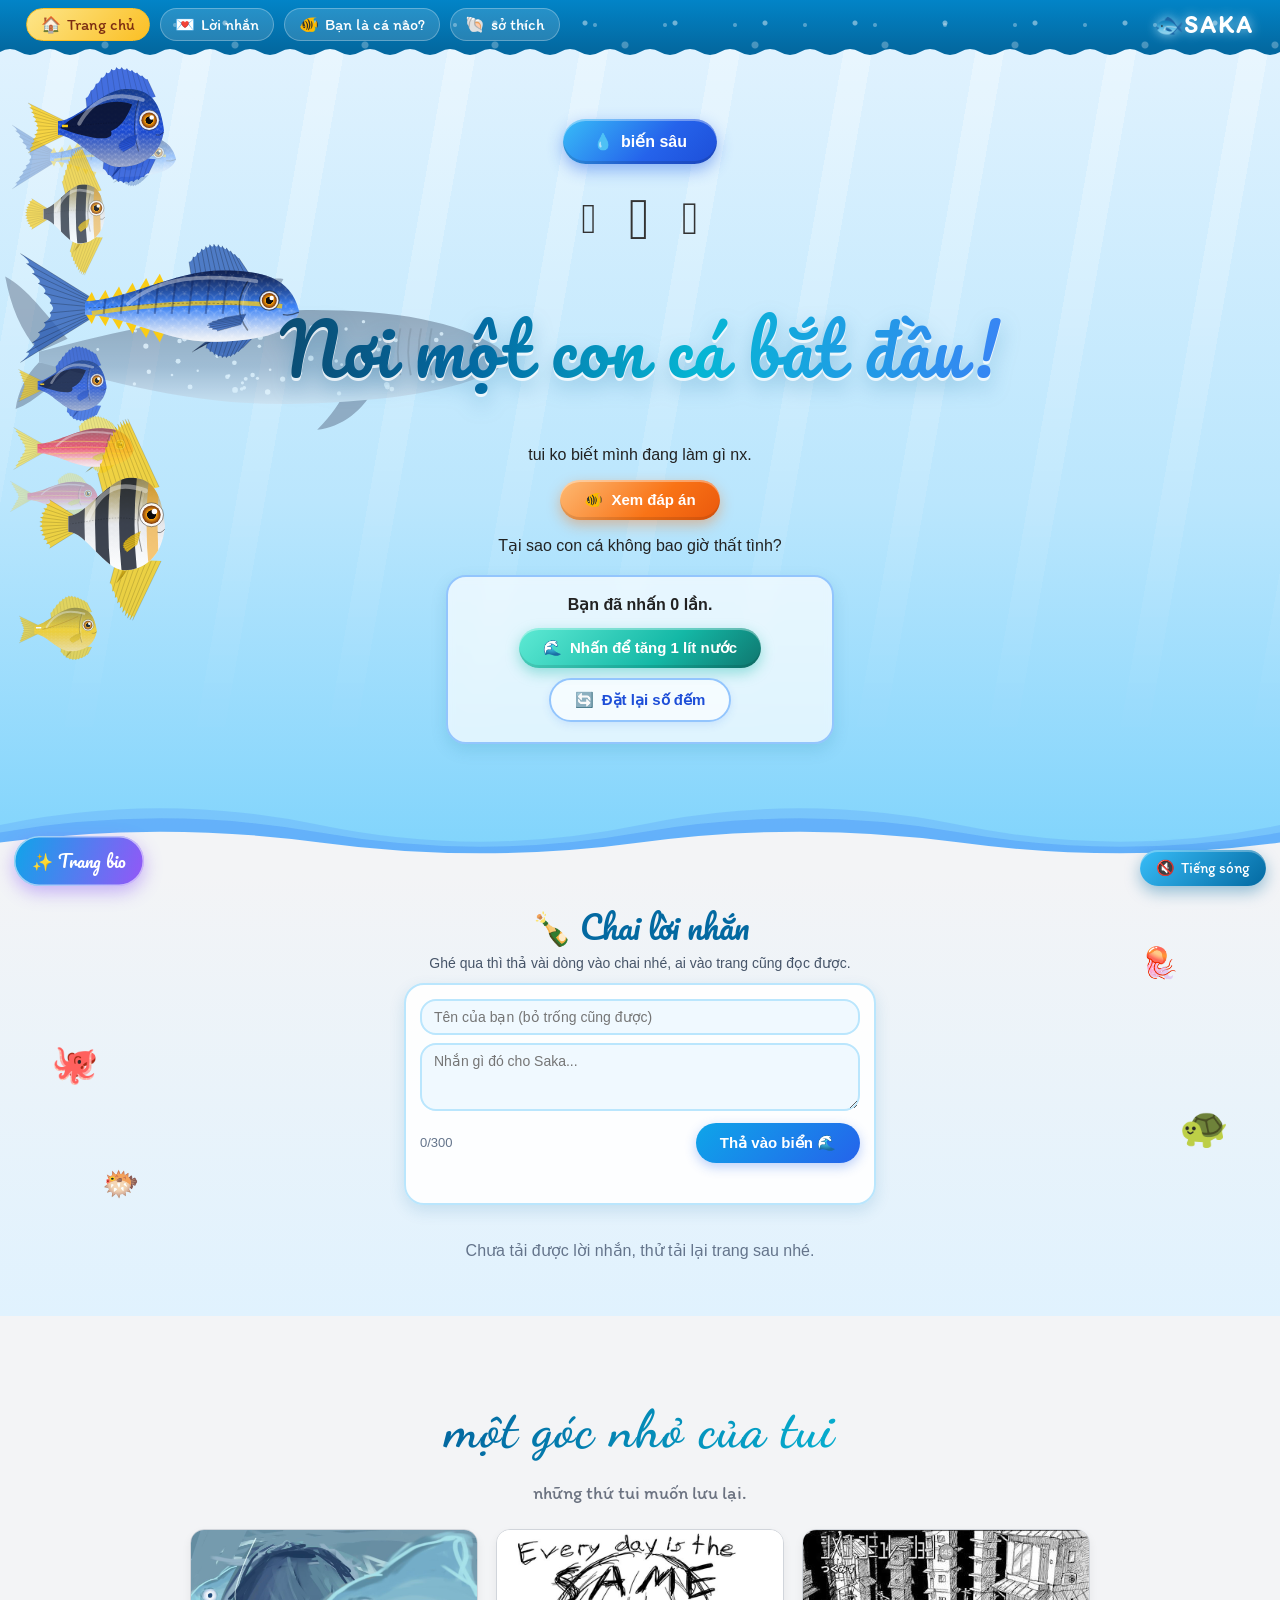
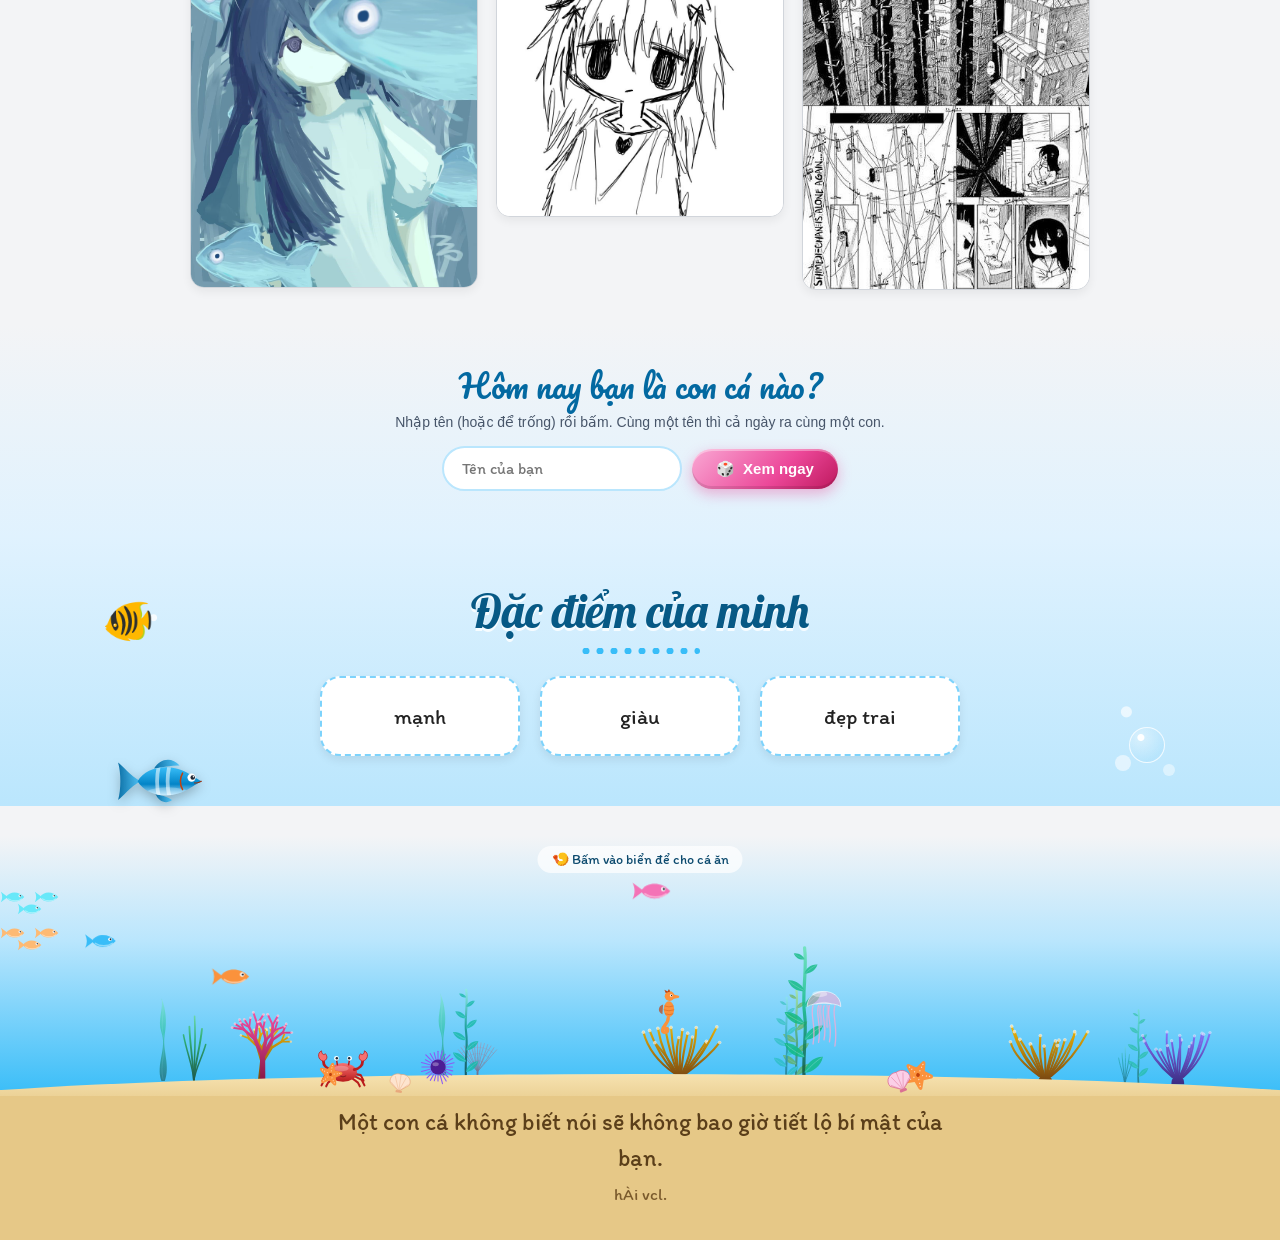
==== commit 1dd6f817: "Add files via upload" ====
--- a/index.html
+++ b/index.html
@@ -1573,6 +1573,54 @@
 body.dark .hero-fish { opacity: 0.85; }
 @media (max-width: 600px) { .sw svg { width: calc(var(--w) * 0.6); } }
 @media (prefers-reduced-motion: reduce) { .sw .fish-tail, .sw .fish-fin { animation: none; } }
+
+/* ============ TRANG TRÍ THANH MENU TRÊN TIÊU ĐỀ ============ */
+.navbar { background: linear-gradient(180deg, #0284c7 0%, #0369a1 100%); padding: 8px 26px; box-shadow: none; }
+body.dark .navbar { background: linear-gradient(180deg, #123a5f 0%, #0f2a4a 100%); }
+.navbar > * { position: relative; z-index: 1; }
+/* bong bóng nhỏ trôi lên trong thanh menu */
+.navbar::before {
+  content: ""; position: absolute; inset: 0; pointer-events: none; opacity: 0.8;
+  background:
+    radial-gradient(circle, rgba(255,255,255,.55) 0 2px, transparent 3px) 0 0 / 90px 46px,
+    radial-gradient(circle, rgba(255,255,255,.35) 0 3px, transparent 4px) 40px 18px / 130px 54px,
+    radial-gradient(circle, rgba(255,255,255,.4) 0 1.5px, transparent 2.5px) 70px 6px / 70px 38px;
+  animation: navBub 14s linear infinite;
+}
+@keyframes navBub { to { background-position: 0 -46px, 40px -36px, 70px -32px; } }
+/* mép sóng lượn dưới thanh menu */
+.navbar::after {
+  content: ""; position: absolute; left: 0; right: 0; top: 100%; height: 9px; pointer-events: none;
+  background: url("data:image/svg+xml,%3Csvg xmlns='http://www.w3.org/2000/svg' viewBox='0 0 40 9'%3E%3Cpath d='M0 0H40V3Q30 9 20 3T0 3Z' fill='%230369a1'/%3E%3C/svg%3E") repeat-x 0 0 / 40px 9px;
+  animation: navWave 5s linear infinite;
+}
+body.dark .navbar::after {
+  background-image: url("data:image/svg+xml,%3Csvg xmlns='http://www.w3.org/2000/svg' viewBox='0 0 40 9'%3E%3Cpath d='M0 0H40V3Q30 9 20 3T0 3Z' fill='%230f2a4a'/%3E%3C/svg%3E");
+}
+@keyframes navWave { to { background-position: 40px 0; } }
+
+.menu { gap: 10px; flex-wrap: wrap; }
+.menu a {
+  display: inline-flex; align-items: center; gap: 6px; padding: 6px 14px; border-radius: 999px;
+  font-family: "Itim", "Baloo 2", cursive; font-size: 16px;
+  background: rgba(255,255,255,.14); border: 1px solid rgba(255,255,255,.28);
+  transition: transform .2s, background .2s, box-shadow .2s;
+}
+.menu a::before { font-size: 16px; transition: transform .3s; }
+.menu a[href="#home"]::before { content: "🏠"; }
+.menu a[href="#guestbook"]::before { content: "💌"; }
+.menu a[href="#fishtype"]::before { content: "🐠"; }
+.menu a[href="#hobbies"]::before { content: "🐚"; }
+.menu a:hover { color: #fff; background: rgba(255,255,255,.28); transform: translateY(-2px); box-shadow: 0 6px 14px rgba(2,6,23,.25); }
+.menu a:hover::before { transform: rotate(-12deg) scale(1.25); }
+.menu a.on { background: linear-gradient(135deg, #fde68a, #fbbf24); color: #7c2d12; border-color: #fbbf24; }
+.navbar h2 { margin: 0; font-family: "Baloo 2", "Itim", cursive; letter-spacing: 3px; color: #fff; text-shadow: 0 0 12px rgba(186,230,253,.8); }
+.navbar h2::before { content: "🐟 "; display: inline-block; letter-spacing: 0; animation: navFish 2.4s ease-in-out infinite alternate; }
+@keyframes navFish { from { transform: translateX(-3px) rotate(-6deg); } to { transform: translateX(3px) rotate(6deg); } }
+@media (prefers-reduced-motion: reduce) {
+  .navbar::before, .navbar::after, .navbar h2::before { animation: none; }
+  .menu a, .menu a::before { transition: none; }
+}
 </style>
 </head>
 <body>
@@ -3190,5 +3238,21 @@
   }
 })();
 </script>
+<script>
+/* Menu: tô sáng mục đang xem */
+(function () {
+  if (!("IntersectionObserver" in window)) return;
+  var links = [].slice.call(document.querySelectorAll(".menu a[href^='#']")), map = {};
+  links.forEach(function (a) { var s = document.querySelector(a.getAttribute("href")); if (s) map[s.id] = a; });
+  var io = new IntersectionObserver(function (es) {
+    es.forEach(function (e) {
+      if (!e.isIntersecting) return;
+      links.forEach(function (a) { a.classList.remove("on"); });
+      map[e.target.id].classList.add("on");
+    });
+  }, { rootMargin: "-40% 0px -55% 0px" });
+  Object.keys(map).forEach(function (k) { io.observe(document.getElementById(k)); });
+})();
+</script>
 </body>
 </html>
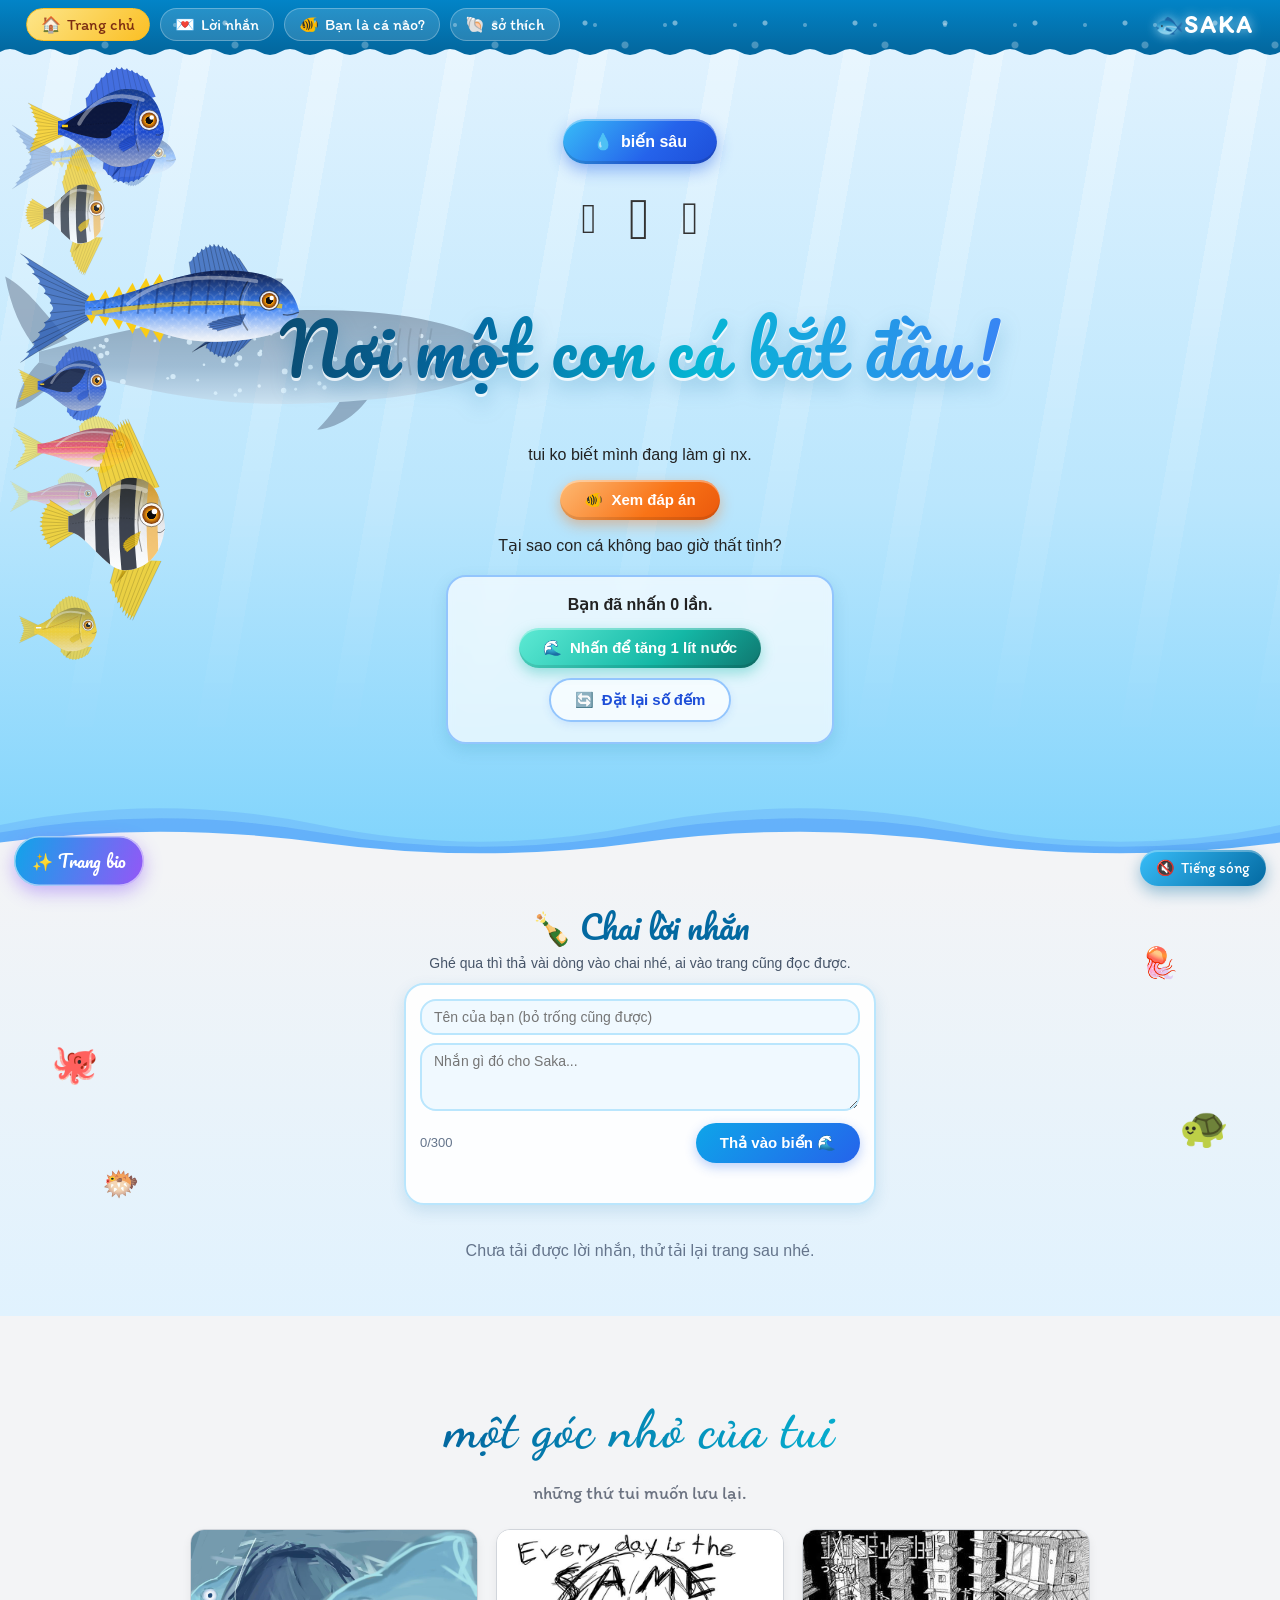
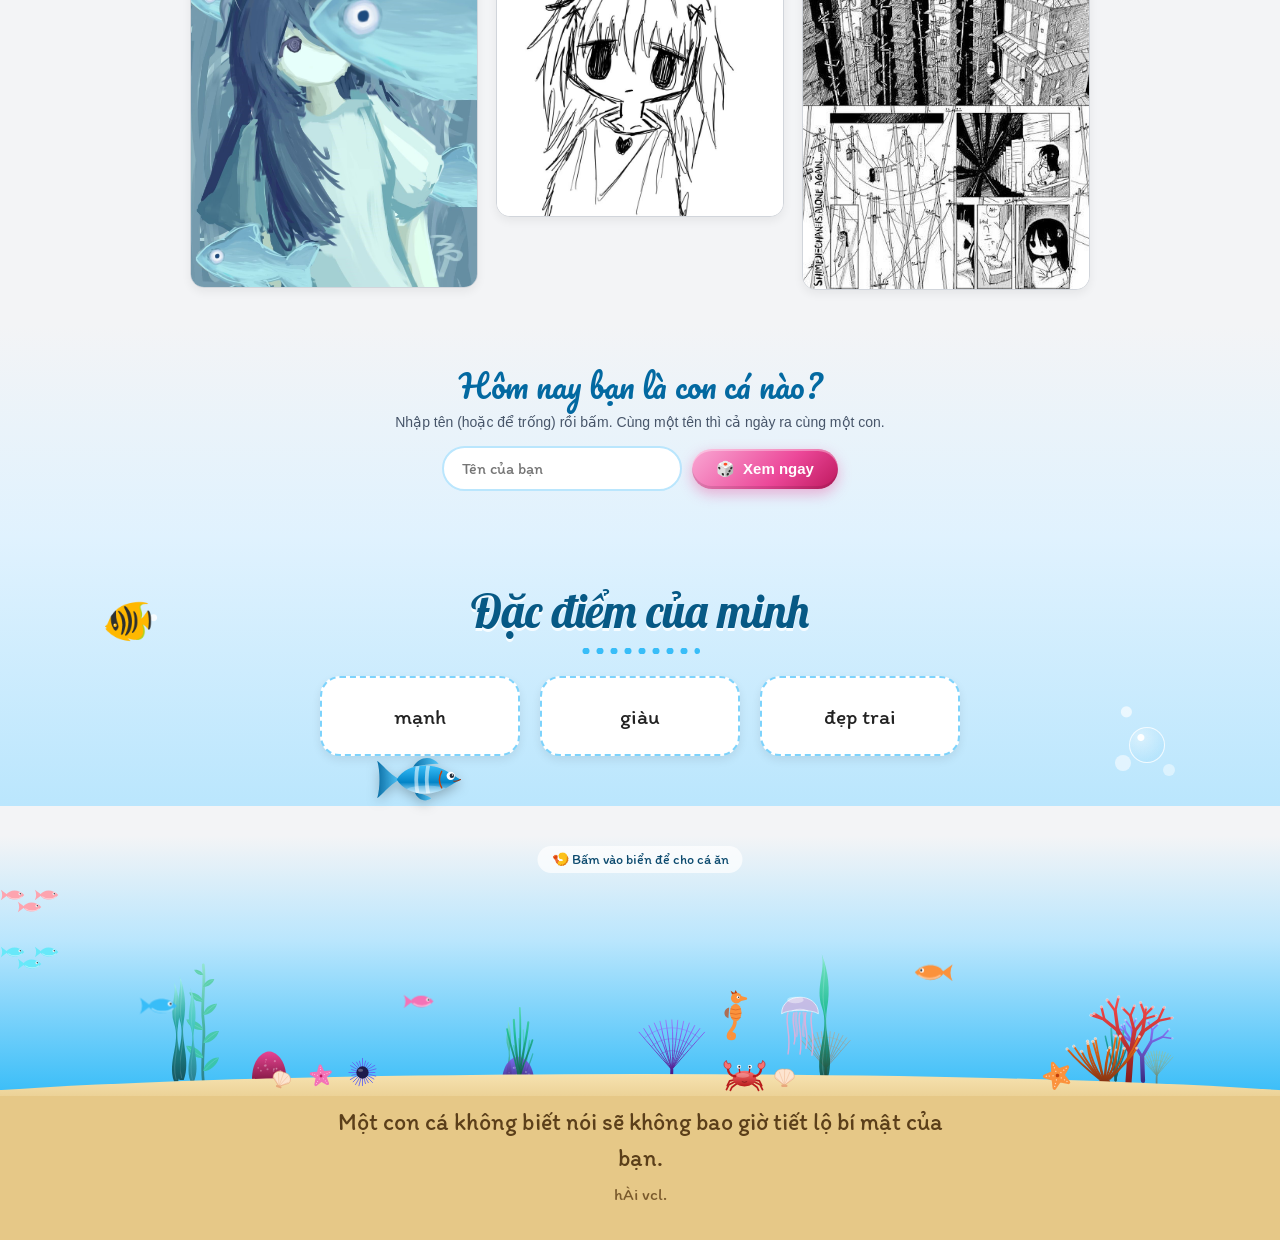
==== commit 58b5c051: "Add files via upload" ====
--- a/index.html
+++ b/index.html
@@ -8,1620 +8,7 @@
     <link rel="preconnect" href="https://fonts.googleapis.com">
     <link rel="preconnect" href="https://fonts.gstatic.com" crossorigin>
     <link href="https://fonts.googleapis.com/css2?family=Pacifico&family=Lobster&family=Dancing+Script:wght@700&family=Itim&display=swap" rel="stylesheet">
-   <style>
-body {
-  position: relative;
-  overflow-x: hidden;
-}
-    body {
-    margin: 0;
-    font-family: Arial, sans-serif;
-    background-color: #f3f4f6;
-    color: #222222;
-}
-
-html {
-    scroll-padding-top: 90px; /* để bấm menu không bị thanh điều hướng che mất tiêu đề */
-}
-
-.navbar {
-    position: sticky;   /* dính ở đầu màn hình khi cuộn */
-    top: 0;
-    z-index: 1000;      /* nằm trên hero, sóng, cá... */
-    display: flex;
-    justify-content: space-between;
-    align-items: center;
-    background-color: #1f2937;
-    padding: 4px 30px;
-    box-shadow: 0 2px 8px rgba(0, 0, 0, 0.25);
-}
-
-.navbar h2 {
-    color: white;
-}
-
-.menu {
-    display: flex;
-    gap: 20px;
-}
-
-.menu a {
-    color: white;
-    text-decoration: none;
-}
-
-.hero {
-    text-align: center;
-    padding: 70px 20px;
-    background-color: #dbeafe;
-}
-
-.about,
-.hobbies {
-    padding: 30px;
-    text-align: center;
-}
-
-.hobbies {
-    position: relative;
-    isolation: isolate;
-    overflow: hidden;
-    padding: 42px 30px 50px;
-    background:
-        radial-gradient(circle at 12% 30%, rgba(255, 255, 255, 0.8) 0 3px, transparent 4px),
-        radial-gradient(circle at 88% 65%, rgba(255, 255, 255, 0.65) 0 5px, transparent 6px),
-        linear-gradient(180deg, #e0f2fe 0%, #bae6fd 100%);
-}
-
-.hobbies h2,
-.hobbies .cards {
-    position: relative;
-    z-index: 1;
-}
-
-.hobbies::before,
-.hobbies::after {
-    position: absolute;
-    z-index: 0;
-    pointer-events: none;
-}
-
-.hobbies::before {
-    content: "🐠";
-    top: 22%;
-    left: 8%;
-    font-size: 42px;
-    animation: hobbyFishFloat 4s ease-in-out infinite;
-}
-
-.hobbies::after {
-    content: "";
-    right: 9%;
-    bottom: 16%;
-    width: 34px;
-    height: 34px;
-    border: 1px solid rgba(255, 255, 255, 0.8);
-    border-radius: 50%;
-    background: radial-gradient(circle at 32% 28%, #fff 0 3px, rgba(255, 255, 255, 0.28) 4px, rgba(125, 211, 252, 0.12) 70%);
-    box-shadow:
-        -24px 18px 0 -10px rgba(255, 255, 255, 0.55),
-        22px 25px 0 -12px rgba(255, 255, 255, 0.45);
-    animation: hobbyBubbleFloat 3s ease-in-out infinite;
-}
-
-@keyframes hobbyFishFloat {
-    50% { transform: translate(12px, -8px) rotate(-8deg); }
-}
-
-@keyframes hobbyBubbleFloat {
-    50% { transform: translateY(-12px); }
-}
-
-body.dark .hobbies {
-    background:
-        radial-gradient(circle at 12% 30%, rgba(147, 197, 253, 0.2) 0 3px, transparent 4px),
-        radial-gradient(circle at 88% 65%, rgba(147, 197, 253, 0.16) 0 5px, transparent 6px),
-        linear-gradient(180deg, #1e3a5f 0%, #0f2a4a 100%);
-}
-
-@media (max-width: 600px) {
-    .hobbies::before {
-        top: 12%;
-        left: 3%;
-        font-size: 28px;
-    }
-
-    .hobbies::after {
-        right: 3%;
-        bottom: 8%;
-        font-size: 28px;
-    }
-}
-
-@media (prefers-reduced-motion: reduce) {
-    .hobbies::before,
-    .hobbies::after {
-        animation: none;
-    }
-}
-
-.cards {
-    display: flex;
-    justify-content: center;
-    flex-wrap: wrap;
-    gap: 20px;
-}
-
-.card {
-    background-color: white;
-    padding: 25px;
-    width: 200px;
-    min-height: 80px;
-    box-sizing: border-box;
-
-    border: 2px solid #d1d5db;
-    border-radius: 20px;
-
-    display: flex;
-    justify-content: center;
-    align-items: center;
-    text-align: center;
-    box-shadow: 0 4px 10px rgba(0, 0, 0, 0.08);
-    transition: background-color 0.3s ease,
-                transform 0.3s ease;
-}
-
-.card:hover {
-    background-color: #bfdbfe;
-    transform: translateY(-5px);
-}
-@media (max-width: 600px) {
-    .navbar {
-        flex-direction: column;
-        gap: 15px;
-    }
-
-    .menu {
-        flex-wrap: wrap;
-        justify-content: center;
-    }
-
-    .hero {
-        padding: 40px 15px;
-    }
-
-    .about,
-    .hobbies {
-        padding: 20px 15px;
-    }
-
-    .cards {
-        flex-direction: column;
-        align-items: center;
-    }
-
-    .card {
-        width: 100%;
-        max-width: 300px;
-    }
-}
-.menu a:hover {
-    color: #93c5fd;
-}
-.brand {
-    display: flex;
-    align-items: center;
-    gap: 10px;
-}
-
-.brand img {
-    width: 40px;
-    height: 40px;
-    object-fit: contain;
-}
-
-.brand h2 {
-    margin: 0;
-    color: white;
-}
-/* Hiệu ứng xuất hiện nhẹ nhàng */
-@keyframes appear {
-  from {
-    opacity: 0;
-    transform: translateY(12px);
-  }
-
-  to {
-    opacity: 1;
-    transform: translateY(0);
-  }
-}
-
-body {
-  animation: appear 1s ease-out backwards;
-}
-body.no-scroll {
-    overflow: hidden;
-}
-/* Chuyển động nhẹ khi rê chuột */
-a, button {
-  transition:
-    color 0.3s ease,
-    background-color 0.3s ease,
-    opacity 0.3s ease;
-}
-
-a:hover, button:hover {
-  opacity: 0.7;
-}
-
-/* Tôn trọng cài đặt giảm chuyển động */
-@media (prefers-reduced-motion: reduce) {
-  body {
-    animation: none;
-  }
-
-  a, button {
-    transition: none;
-  }
-}
-/* Hiệu ứng xuất hiện lần lượt */
-@keyframes fadeUp {
-  from {
-    opacity: 0;
-    transform: translateY(18px);
-  }
-
-  to {
-    opacity: 1;
-    transform: translateY(0);
-  }
-}
-
-/* Nội dung chính */
-header {
-  animation: fadeUp 0.8s ease-out both;
-}
-
-main {
-  animation: fadeUp 1s ease-out both;
-  animation-delay: 0.2s;
-}
-
-footer {
-  animation: fadeUp 1s ease-out both;
-  animation-delay: 0.4s;
-}
-
-/* Ảnh phóng to nhẹ khi rê chuột */
-img {
-  transition: transform 0.35s ease;
-}
-
-img:hover {
-  transform: scale(1.03);
-}
-
-/* Tắt chuyển động nếu người dùng yêu cầu */
-@media (prefers-reduced-motion: reduce) {
-  header,
-  main,
-  footer {
-    animation: none;
-  }
-
-  img {
-    transition: none;
-  }
-}
-/* Cá nhỏ bơi ngang màn hình */
-.fish-swimmer {
-  position: absolute;
-  top: 0;
-  left: 0;
-  z-index: 999;
-  width: 90px;
-  pointer-events: auto; /* đổi từ none */
-  cursor: grab;
-  touch-action: none;   /* để kéo bằng ngón tay trên điện thoại */
-  user-select: none;
-  filter: drop-shadow(0 4px 6px rgba(0, 0, 0, 0.25));
-}
-
-.fish-swimmer.held {
-  cursor: grabbing;
-}
-
-.fish-swimmer svg {
-  display: block;
-  width: 100%;
-  height: auto;
-}
-
-/* Bơi sang phải rồi quay đầu bơi sang trái */
-@keyframes fishSwim {
-  0% {
-    transform: translateX(-120px) scaleX(1);
-  }
-
-  49% {
-    transform: translateX(calc(100vw + 120px)) scaleX(1);
-  }
-
-  50% {
-    transform: translateX(calc(100vw + 120px)) scaleX(-1);
-  }
-
-  100% {
-    transform: translateX(-120px) scaleX(-1);
-  }
-}
-/* Ba chú cá lớn hơn gần tiêu đề */
-.title-fish {
-  display: flex;
-  justify-content: center;
-  align-items: center;
-  gap: 32px;
-  margin: 18px auto 26px;
-  color: #333;
-}
-
-.tiny-fish {
-  display: inline-block;
-  font-size: 48px;
-  line-height: 1.2;
-  animation: littleSwim 2.4s ease-in-out infinite;
-}
-
-.fish-one {
-  font-size: 42px;
-  animation-delay: 0s;
-}
-
-.fish-two {
-  font-size: 58px;
-  animation-delay: 0.4s;
-}
-
-.fish-three {
-  font-size: 46px;
-  animation-delay: 0.8s;
-}
-
-@keyframes littleSwim {
-  0%, 100% {
-    transform: translateY(0) rotate(-5deg);
-  }
-
-  50% {
-    transform: translateY(-9px) rotate(5deg);
-  }
-}
-
-@media (prefers-reduced-motion: reduce) {
-  .tiny-fish {
-    animation: none;
-  }
-}
-/* Góc ảnh nhỏ của Saka */
-.gallery-section {
-    padding: 35px 20px;
-    text-align: center;
-    background-color: #f3f4f6;
-}
-
-.gallery-section h2 {
-    margin-bottom: 10px;
-}
-
-.gallery-section p {
-    color: #6b7280;
-}
-
-.photo-gallery {
-    max-width: 900px;
-    margin: 25px auto 0;
-    display: grid;
-    grid-template-columns: repeat(auto-fit, minmax(180px, 1fr));
-    gap: 18px;
-    align-items: start;
-}
-
-.photo-card {
-    position: relative; /* thêm dòng này */
-    margin: 0;
-    background: white;
-    border: 1px solid #d1d5db;
-    border-radius: 14px;
-    overflow: hidden;
-    box-shadow: 0 4px 10px rgba(0, 0, 0, 0.06);
-}
-
-.photo-card img {
-    display: block;
-    width: 100%;
-    height: auto; /* để ảnh tự cao theo tỉ lệ gốc */
-}
-
-.photo-card figcaption {
-    position: absolute;
-    left: 0;
-    right: 0;
-    bottom: 0;
-    padding: 30px 13px 12px;
-    color: white;
-    font-size: 14px;
-    text-align: center;
-    background: linear-gradient(to top, rgba(0, 0, 0, 0.75), transparent);
-    pointer-events: none; /* để bấm xuyên qua chữ vẫn mở được ảnh */
-     opacity: 0;
-    transition: opacity 0.3s ease;
-}
-.photo-card:hover figcaption {
-    opacity: 1;
-}
-.button-group {
-    display: flex;
-    justify-content: center;
-    gap: 50px;
-    margin: 15px 0;
-}
-body {
-    transition: background-color 0.4s ease, color 0.4s ease;
-}
-
-body.dark {
-    background-color: #111827;
-    color: #e5e7eb;
-}
-
-body.dark .hero {
-    background-color: #1e3a5f;
-}
-
-body.dark .gallery-section {
-    background-color: #111827;
-}
-
-body.dark .gallery-section p {
-    color: #9ca3af;
-}
-
-body.dark .card {
-    background-color: #1f2937;
-    border-color: #374151;
-    color: #e5e7eb;
-}
-
-body.dark .card:hover {
-    background-color: #374151;
-}
-
-body.dark .photo-card {
-    background-color: #1f2937;
-    border-color: #374151;
-}
-
-
-
-body.dark button {
-    background-color: #374151;
-    color: white;
-    border: 1px solid #4b5563;
-}
-
-body.dark .title-fish,
-body.dark .fish-swimmer {
-    color: #e5e7eb;
-}
-.photo-card img {
-    cursor: zoom-in;
-}
-
-.lightbox {
-    display: none;
-    position: fixed;
-    inset: 0;
-    background: rgba(0, 0, 0, 0.85);
-    z-index: 2000;
-    justify-content: center;
-    align-items: center;
-    cursor: zoom-out;
-}
-
-.lightbox.open {
-    display: flex;
-}
-
-.lightbox img {
-    max-width: 92vw;
-    max-height: 92vh;
-    object-fit: contain;
-}
-
-.lightbox img:hover {
-    transform: none; /* tắt hiệu ứng phóng to khi rê chuột */
-}
-.fish-tail {
-  transform-box: fill-box;
-  transform-origin: 100% 50%; /* xoay quanh chỗ đuôi nối với thân */
-  animation: tailWag 0.5s ease-in-out infinite alternate;
-}
-
-.fish-fin {
-  transform-box: fill-box;
-  transform-origin: 50% 100%;
-  animation: finWave 0.8s ease-in-out infinite alternate;
-}
-
-@keyframes tailWag {
-  from { transform: rotate(-12deg); }
-  to   { transform: rotate(12deg); }
-}
-
-@keyframes finWave {
-  from { transform: rotate(-4deg); }
-  to   { transform: rotate(4deg); }
-}
-
-@media (prefers-reduced-motion: reduce) {
-  .fish-tail, .fish-fin { animation: none; }
-}
-
-/* ================= HIỆU ỨNG BIỂN CẢ ================= */
-body { --page-bg: #f3f4f6; }
-body.dark { --page-bg: #111827; }
-
-/* Hero thành mặt biển: nền chuyển màu + tia nắng + sóng */
-.hero {
-  position: relative;
-  overflow: hidden;
-  padding-bottom: 130px;
-  background: linear-gradient(180deg, #e0f2fe 0%, #bae6fd 55%, #7dd3fc 100%);
-}
-body.dark .hero {
-  background: linear-gradient(180deg, #1e3a5f 0%, #0f2a4a 60%, #0a1d36 100%);
-}
-
-.hero > * { position: relative; z-index: 2; }
-
-/* Tia nắng xuyên xuống nước */
-.hero::before {
-  content: "";
-  position: absolute;
-  top: 0; bottom: 0;
-  left: -80px; right: -80px;
-  z-index: 0;
-  pointer-events: none;
-  background: repeating-linear-gradient(
-    100deg,
-    rgba(255, 255, 255, 0.30) 0 28px,
-    transparent 28px 130px
-  );
-  -webkit-mask-image: linear-gradient(to bottom, #000, transparent 85%);
-          mask-image: linear-gradient(to bottom, #000, transparent 85%);
-  animation: lightRays 12s ease-in-out infinite alternate;
-}
-body.dark .hero::before {
-  background: repeating-linear-gradient(
-    100deg,
-    rgba(147, 197, 253, 0.12) 0 28px,
-    transparent 28px 130px
-  );
-}
-@keyframes lightRays {
-  from { transform: translateX(-45px); opacity: 0.5; }
-  to   { transform: translateX(45px);  opacity: 1; }
-}
-
-/* Sóng nhiều lớp ở đáy hero */
-.hero > .waves {
-  position: absolute;
-  left: 0; right: 0; bottom: -1px;
-  height: 100px;
-  z-index: 1;
-  overflow: hidden;
-  pointer-events: none;
-}
-.wave {
-  position: absolute;
-  left: 0; bottom: 0;
-  width: 200%;
-  height: 100%;
-  animation: waveMove 14s linear infinite;
-}
-.wave-back  { fill: rgba(96, 165, 250, 0.35); animation-duration: 20s; animation-direction: reverse; }
-.wave-mid   { fill: rgba(59, 130, 246, 0.30); animation-duration: 14s; height: 85%; }
-.wave-front { fill: var(--page-bg);            animation-duration: 9s;  height: 65%; }
-
-@keyframes waveMove {
-  from { transform: translateX(0); }
-  to   { transform: translateX(-50%); }
-}
-
-/* Bong bóng nổi lên */
-.bubbles {
-  position: fixed;
-  inset: 0;
-  overflow: hidden;
-  pointer-events: none;
-  z-index: 5;
-}
-.bubble {
-  position: absolute;
-  bottom: -60px;
-  border-radius: 50%;
-  opacity: 0;
-  background: radial-gradient(circle at 30% 30%,
-    rgba(255, 255, 255, 0.95) 0 12%,
-    rgba(125, 211, 252, 0.25) 40%,
-    rgba(14, 165, 233, 0.12) 100%);
-  border: 1px solid rgba(14, 165, 233, 0.35);
-  animation: bubbleRise var(--dur) linear var(--delay) infinite;
-}
-@keyframes bubbleRise {
-  0%   { transform: translate(0, 0) scale(0.6); opacity: 0; }
-  10%  { opacity: 0.8; }
-  50%  { transform: translate(calc(var(--drift) * -1), -55vh) scale(1); }
-  90%  { opacity: 0.6; }
-  100% { transform: translate(var(--drift), -115vh) scale(1.1); opacity: 0; }
-}
-
-/* Gợn nước + bong bóng nhỏ khi bấm chuột */
-.ripple {
-  position: fixed;
-  width: 10px; height: 10px;
-  border: 2px solid rgba(14, 165, 233, 0.6);
-  border-radius: 50%;
-  pointer-events: none;
-  z-index: 6;
-  transform: translate(-50%, -50%) scale(1);
-  animation: rippleOut 0.9s ease-out forwards;
-}
-@keyframes rippleOut {
-  to { transform: translate(-50%, -50%) scale(12); opacity: 0; }
-}
-.bubble-pop {
-  position: fixed;
-  border-radius: 50%;
-  pointer-events: none;
-  z-index: 6;
-  background: radial-gradient(circle at 30% 30%, rgba(255,255,255,0.95) 0 15%, rgba(125,211,252,0.3) 60%);
-  border: 1px solid rgba(14, 165, 233, 0.4);
-  animation: popRise 1.4s ease-out forwards;
-}
-@keyframes popRise {
-  from { transform: translate(0, 0); opacity: 0.9; }
-  to   { transform: translate(var(--px), -90px); opacity: 0; }
-}
-
-@media (max-width: 600px) {
-  .hero { padding-bottom: 110px; }
-  .hero > .waves { height: 70px; }
-}
-
-@media (prefers-reduced-motion: reduce) {
-  .hero::before, .wave { animation: none; }
-  .bubbles, .ripple, .bubble-pop { display: none; }
-}
-
-/* ============ CÁ NHỎ BƠI QUA LẠI Ở HERO ============ */
-.hero > .hero-fish {
-  position: absolute;
-  inset: 0 0 100px 0;
-  z-index: 1;
-  overflow: hidden;
-  pointer-events: none;
-}
-.hf {
-  position: absolute;
-  left: 0;
-  animation: heroSwim var(--dur) linear var(--delay) infinite;
-}
-.hf svg {
-  display: block;
-  width: var(--w);
-  height: auto;
-  animation: hfBob 1.8s ease-in-out infinite alternate;
-}
-@keyframes heroSwim {
-  0%   { transform: translateX(-90px) scaleX(1); }
-  49%  { transform: translateX(calc(100vw + 90px)) scaleX(1); }
-  50%  { transform: translateX(calc(100vw + 90px)) scaleX(-1); }
-  99%  { transform: translateX(-90px) scaleX(-1); }
-  100% { transform: translateX(-90px) scaleX(1); }
-}
-@keyframes hfBob {
-  from { transform: translateY(-6px) rotate(-3deg); }
-  to   { transform: translateY(6px)  rotate(3deg); }
-}
-
-/* ============ RONG BIỂN Ở ĐÁY TRANG ============ */
-.seabed {
-  position: relative;
-  height: 260px;
-  margin-top: 30px;
-  overflow: hidden;
-  contain: layout paint style; /* cô lập vùng vẽ, các hiệu ứng ở đây không làm cả trang vẽ lại */
-  background: linear-gradient(to bottom, var(--page-bg) 0%, #bae6fd 40%, #38bdf8 100%);
-}
-.seabed.animations-paused * {
-  animation-play-state: paused !important;
-}
-body.dark .seabed {
-  background: linear-gradient(to bottom, var(--page-bg) 0%, #0f2a4a 45%, #0a1d36 100%);
-}
-.seabed .weeds {
-  position: absolute;
-  inset: 0;
-  z-index: 1;
-}
-/* 3 lớp chiều sâu: xa mờ, giữa, gần rõ */
-.weeds .layer { position: absolute; inset: 0; }
-.weeds .layer.back  { opacity: 0.5; }
-.weeds .layer.mid   { opacity: 0.8; }
-.weeds .layer.front { opacity: 1; }
-
-.weed {
-  position: absolute;
-  overflow: visible;
-  transform-origin: 50% 100%;
-  will-change: transform;
-  animation: weedSway var(--dur) ease-in-out var(--delay) infinite alternate;
-}
-body.dark .weeds .layer.back  { opacity: 0.38; }
-body.dark .weeds .layer.mid   { opacity: 0.6; }
-body.dark .weeds .layer.front { opacity: 0.75; }
-
-/* Gốc đứng yên, ngọn lả đi (kiểu uốn theo dòng nước) */
-@keyframes weedSway {
-  from { transform: skewX(-6deg); }
-  to   { transform: skewX(6deg); }
-}
-
-/* Lá rong rung nhẹ */
-.leaf {
-  transform-box: fill-box;
-  transform-origin: 0% 50%;
-}
-.leaf .blade { fill: var(--leaf); }
-.leaf .rib   { fill: none; stroke: rgba(255, 255, 255, 0.4); stroke-width: 0.8; stroke-linecap: round; }
-@keyframes leafFlutter {
-  from { transform: rotate(-9deg); }
-  to   { transform: rotate(9deg); }
-}
-
-/* Cụm lá cỏ biển: mỗi lá một nhịp */
-.blade-g {
-  transform-box: fill-box;
-  transform-origin: 50% 100%;
-}
-@keyframes bladeSway {
-  from { transform: skewX(-5deg); }
-  to   { transform: skewX(5deg); }
-}
-
-/* Bong bóng nhỏ bốc lên từ đáy */
-.sb-bubble {
-  position: absolute;
-  bottom: 22px;
-  border-radius: 50%;
-  opacity: 0;
-  border: 1px solid rgba(255, 255, 255, 0.75);
-  background: rgba(255, 255, 255, 0.25);
-  animation: sbRise var(--dur) ease-in var(--delay) infinite;
-}
-@keyframes sbRise {
-  0%   { transform: translateY(0);      opacity: 0; }
-  15%  { opacity: 0.85; }
-  100% { transform: translateY(-150px); opacity: 0; }
-}
-.sand {
-  position: absolute;
-  left: -10%;
-  width: 120%;
-  bottom: -14px;
-  height: 36px;
-  z-index: 2;
-  background: linear-gradient(to bottom, #f6e2b0, #e6c887);
-  border-radius: 50% 50% 0 0 / 100% 100% 0 0;
-}
-body.dark .sand { background: linear-gradient(to bottom, #8a7650, #5f4f33); }
-
-/* ============ CÁC THẺ NHẤP NHÔ NHƯ TRÔI TRÊN NƯỚC ============ */
-/* Dùng thuộc tính translate/rotate riêng để không đè hiệu ứng hover (transform) có sẵn */
-.card {
-  animation: cardFloat 4.5s ease-in-out infinite;
-}
-.cards .card:nth-child(2) { animation-duration: 5.4s; animation-delay: -1.6s; }
-.cards .card:nth-child(3) { animation-duration: 4.9s; animation-delay: -3.1s; }
-@keyframes cardFloat {
-  0%, 100% { translate: 0 0;     rotate: -1.2deg; }
-  50%      { translate: 0 -10px; rotate: 1.2deg; }
-}
-
-@media (max-width: 600px) {
-  .seabed { height: 190px; }
-}
-@media (prefers-reduced-motion: reduce) {
-  .hero > .hero-fish { display: none; }
-  .weed, .leaf, .blade-g, .card { animation: none; }
-  .sb-bubble { display: none; }
-}
-
-/* ============ ẢNH TRONG GALLERY NHẤP NHÔ NHƯ TRÔI TRÊN NƯỚC ============ */
-/* Dùng translate/rotate riêng để không đè hiệu ứng phóng to ảnh khi rê chuột */
-.photo-card {
-  animation: photoFloat 5s ease-in-out infinite;
-}
-.photo-gallery .photo-card:nth-child(2) { animation-duration: 6s;   animation-delay: -2s; }
-.photo-gallery .photo-card:nth-child(3) { animation-duration: 5.5s; animation-delay: -3.7s; }
-.photo-gallery .photo-card:nth-child(4) { animation-duration: 6.4s; animation-delay: -1s; }
-.photo-gallery .photo-card:nth-child(5) { animation-duration: 5.2s; animation-delay: -4.4s; }
-/* Rê chuột vào thì ảnh đứng yên cho dễ bấm */
-.photo-card:hover { animation-play-state: paused; }
-@keyframes photoFloat {
-  0%, 100% { translate: 0 0;    rotate: -0.8deg; }
-  50%      { translate: 0 -9px; rotate: 0.8deg; }
-}
-@media (prefers-reduced-motion: reduce) {
-  .photo-card { animation: none; }
-}
-
-/* ============ KHUNG CHO PHẦN ĐẾM ============ */
-.counter-box {
-  max-width: 340px;
-  margin: 20px auto 0;
-  padding: 18px 22px 20px;
-  background: rgba(255, 255, 255, 0.7);
-  border: 2px solid #93c5fd;
-  border-radius: 20px;
-  box-shadow: 0 6px 16px rgba(14, 116, 144, 0.15);
-  backdrop-filter: blur(4px);
-}
-.counter-box #counter {
-  margin: 0 0 14px;
-  font-weight: bold;
-}
-.counter-buttons {
-  display: flex;
-  flex-wrap: wrap;
-  justify-content: center;
-  gap: 10px;
-}
-body.dark .counter-box {
-  background: rgba(15, 42, 74, 0.7);
-  border-color: #3b82f6;
-  box-shadow: 0 6px 16px rgba(0, 0, 0, 0.35);
-}
-
-/* ============ NÚT ĐỔ NƯỚC CHO CÁ ============ */
-.water-wrap { margin: 0 0 20px; }
-
-#colorButton {
-  position: relative;
-  overflow: hidden;
-  padding: 13px 30px;
-  border: none;
-  border-radius: 999px;
-  font-size: 16px;
-  font-weight: bold;
-  color: #fff;
-  cursor: pointer;
-  background: linear-gradient(135deg, #38bdf8 0%, #2563eb 60%, #1d4ed8 100%);
-  box-shadow:
-    0 6px 16px rgba(37, 99, 235, 0.45),
-    inset 0 2px 0 rgba(255, 255, 255, 0.35),
-    inset 0 -3px 0 rgba(0, 0, 0, 0.12);
-  transition: transform 0.25s ease, box-shadow 0.25s ease, opacity 0.3s ease;
-  animation: btnFloat 3s ease-in-out infinite;
-}
-#colorButton::before {
-  content: "💧";
-  display: inline-block;
-  margin-right: 8px;
-}
-/* Vệt sáng quét qua nút */
-#colorButton::after {
-  content: "";
-  position: absolute;
-  top: 0;
-  left: -60%;
-  width: 40%;
-  height: 100%;
-  background: linear-gradient(100deg, transparent, rgba(255, 255, 255, 0.55), transparent);
-  transform: skewX(-20deg);
-  animation: btnShine 3.5s ease-in-out infinite;
-  pointer-events: none;
-}
-#colorButton:hover {
-  opacity: 1;
-  transform: translateY(-3px) scale(1.05);
-  box-shadow:
-    0 10px 22px rgba(37, 99, 235, 0.55),
-    inset 0 2px 0 rgba(255, 255, 255, 0.4),
-    inset 0 -3px 0 rgba(0, 0, 0, 0.12);
-}
-#colorButton:active { transform: scale(0.96); }
-
-body.dark #colorButton {
-  color: #e0f2fe;
-  border: 1px solid #60a5fa;
-  background: linear-gradient(135deg, #1e40af 0%, #1e3a8a 60%, #172554 100%);
-  box-shadow:
-    0 6px 18px rgba(96, 165, 250, 0.35),
-    inset 0 2px 0 rgba(255, 255, 255, 0.18),
-    inset 0 -3px 0 rgba(0, 0, 0, 0.25);
-}
-
-@keyframes btnFloat {
-  0%, 100% { translate: 0 0; }
-  50%      { translate: 0 -4px; }
-}
-@keyframes btnShine {
-  0%   { left: -60%; }
-  60%, 100% { left: 130%; }
-}
-@media (prefers-reduced-motion: reduce) {
-  #colorButton, #colorButton::after { animation: none; }
-}
-
-/* ============ TRANG TRÍ CÁC NÚT KHÁC ============ */
-.btn-ocean {
-  position: relative;
-  overflow: hidden;
-  padding: 11px 24px;
-  border: none;
-  border-radius: 999px;
-  font-size: 15px;
-  font-weight: bold;
-  cursor: pointer;
-  transition: transform 0.25s ease, box-shadow 0.25s ease,
-              background-color 0.25s ease, color 0.25s ease, opacity 0.3s ease;
-}
-.btn-ocean::before {
-  display: inline-block;
-  margin-right: 8px;
-}
-/* Vệt sáng quét qua khi rê chuột */
-.btn-ocean::after {
-  content: "";
-  position: absolute;
-  top: 0;
-  left: -70%;
-  width: 40%;
-  height: 100%;
-  background: linear-gradient(100deg, transparent, rgba(255, 255, 255, 0.5), transparent);
-  transform: skewX(-20deg);
-  pointer-events: none;
-}
-.btn-ocean:hover {
-  opacity: 1;
-  transform: translateY(-3px) scale(1.04);
-}
-.btn-ocean:hover::after {
-  left: 130%;
-  transition: left 0.6s ease;
-}
-.btn-ocean:active { transform: scale(0.95); }
-
-/* JOKE: màu cá hề */
-.btn-joke {
-  color: #fff;
-  background: linear-gradient(135deg, #fdba74 0%, #f97316 60%, #ea580c 100%);
-  box-shadow: 0 5px 14px rgba(249, 115, 22, 0.4),
-              inset 0 2px 0 rgba(255, 255, 255, 0.35),
-              inset 0 -3px 0 rgba(0, 0, 0, 0.1);
-}
-.btn-joke::before { content: "🐠"; }
-.btn-joke:hover {
-  box-shadow: 0 9px 20px rgba(249, 115, 22, 0.5),
-              inset 0 2px 0 rgba(255, 255, 255, 0.4),
-              inset 0 -3px 0 rgba(0, 0, 0, 0.1);
-}
-
-/* Tăng nước: xanh ngọc */
-.btn-add {
-  color: #fff;
-  background: linear-gradient(135deg, #5eead4 0%, #14b8a6 60%, #0f766e 100%);
-  box-shadow: 0 5px 14px rgba(20, 184, 166, 0.4),
-              inset 0 2px 0 rgba(255, 255, 255, 0.35),
-              inset 0 -3px 0 rgba(0, 0, 0, 0.1);
-}
-.btn-add::before { content: "🌊"; }
-.btn-add:hover {
-  box-shadow: 0 9px 20px rgba(20, 184, 166, 0.5),
-              inset 0 2px 0 rgba(255, 255, 255, 0.4),
-              inset 0 -3px 0 rgba(0, 0, 0, 0.1);
-}
-
-/* Đặt lại: kiểu viền, rê chuột thì đầy màu */
-.btn-reset {
-  color: #1d4ed8;
-  background: rgba(255, 255, 255, 0.65);
-  border: 2px solid #93c5fd;
-  box-shadow: 0 3px 8px rgba(37, 99, 235, 0.12);
-}
-.btn-reset::before { content: "🔄"; }
-.btn-reset:hover {
-  color: #fff;
-  background: #2563eb;
-  border-color: #2563eb;
-  box-shadow: 0 8px 18px rgba(37, 99, 235, 0.4);
-}
-
-/* Dark mode */
-body.dark .btn-joke {
-  color: #ffedd5;
-  border: 1px solid #fb923c;
-  background: linear-gradient(135deg, #c2410c 0%, #9a3412 100%);
-  box-shadow: 0 5px 14px rgba(251, 146, 60, 0.3), inset 0 2px 0 rgba(255, 255, 255, 0.15);
-}
-body.dark .btn-add {
-  color: #ccfbf1;
-  border: 1px solid #2dd4bf;
-  background: linear-gradient(135deg, #0f766e 0%, #115e59 100%);
-  box-shadow: 0 5px 14px rgba(45, 212, 191, 0.3), inset 0 2px 0 rgba(255, 255, 255, 0.15);
-}
-body.dark .btn-reset {
-  color: #93c5fd;
-  background: transparent;
-  border: 2px solid #3b82f6;
-  box-shadow: none;
-}
-body.dark .btn-reset:hover {
-  color: #fff;
-  background: #1d4ed8;
-  border-color: #3b82f6;
-}
-
-@media (prefers-reduced-motion: reduce) {
-  .btn-ocean, .btn-ocean::after { transition: none; }
-}
-
-/* Cá to bơi qua lại ở phía sau (giống cá nhỏ nhưng lớn hơn) */
-.hf.big { animation-name: heroSwimBig; }
-.hf.big svg { animation-duration: 2.6s; }
-.hf.big .fish-tail { animation-duration: 0.8s; }
-@keyframes heroSwimBig {
-  0%   { transform: translateX(calc(var(--w) * -1.2)) scaleX(1); }
-  49%  { transform: translateX(calc(100vw + var(--w) * 1.2)) scaleX(1); }
-  50%  { transform: translateX(calc(100vw + var(--w) * 1.2)) scaleX(-1); }
-  99%  { transform: translateX(calc(var(--w) * -1.2)) scaleX(-1); }
-  100% { transform: translateX(calc(var(--w) * -1.2)) scaleX(1); }
-}
-@media (max-width: 600px) {
-  .hf.big svg { width: calc(var(--w) * 0.6); }
-}
-
-/* ============ SINH VẬT Ở ĐÁY BIỂN ============ */
-.seabed .creatures { position: absolute; inset: 0; z-index: 3; pointer-events: none; }
-.crit { position: absolute; }
-.crit svg { display: block; width: 100%; height: auto; overflow: visible; }
-body.dark .crit { opacity: 0.85; }
-
-/* Cua đi ngang qua lại */
-.crab { animation: crabWalk var(--dur) ease-in-out var(--delay) infinite; }
-@keyframes crabWalk {
-  0%, 8%    { transform: translateX(0); }
-  42%, 58%  { transform: translateX(var(--range)); }
-  92%, 100% { transform: translateX(0); }
-}
-.crab .leg { transform-box: fill-box; transform-origin: 100% 0%; }
-@keyframes legWiggle { from { transform: rotate(-9deg); } to { transform: rotate(9deg); } }
-.crab .claw { transform-box: fill-box; transform-origin: 100% 100%; }
-@keyframes clawWave { from { transform: rotate(-8deg); } to { transform: rotate(12deg); } }
-
-/* Nhím biển lắc nhẹ */
-.urchin svg { transform-origin: 50% 60%; }
-@keyframes urchinWobble { from { transform: rotate(-4deg); } to { transform: rotate(4deg); } }
-
-/* Ngựa vằn bập bềnh, vây lưng vẫy */
-.seahorse { animation: seaBob var(--dur) ease-in-out var(--delay) infinite alternate; }
-@keyframes seaBob {
-  from { transform: translateY(-12px) rotate(-5deg); }
-  to   { transform: translateY(10px)  rotate(5deg); }
-}
-.seahorse .sh-fin { transform-box: fill-box; transform-origin: 100% 50%; }
-@keyframes shFin { from { transform: rotate(-16deg); } to { transform: rotate(16deg); } }
-
-/* Sứa trôi, thân co bóp, tua rua đung đưa */
-.jelly { animation: jellyDrift var(--dur) ease-in-out var(--delay) infinite alternate; }
-.jelly svg { transform-origin: 50% 0%; animation: jPulse 2.6s ease-in-out infinite; }
-@keyframes jellyDrift {
-  from { transform: translate(0, 0); }
-  to   { transform: translate(var(--dx), -55px); }
-}
-.jbell { transform-box: fill-box; transform-origin: 50% 0%; }
-@keyframes jPulse { 0%, 100% { transform: scale(1, 1); } 40% { transform: scale(1.08, 0.86); } }
-.tent { transform-box: fill-box; transform-origin: 50% 0%; }
-@keyframes tentSway { from { transform: skewX(-9deg); } to { transform: skewX(9deg); } }
-
-/* Đàn cá nhỏ bơi ngang đáy biển */
-.sb-fish { left: 0; width: 70px; height: 30px; animation: sbSwim var(--dur) linear var(--delay) infinite; }
-.sb-fish svg { position: absolute; width: 26px; }
-@keyframes sbSwim {
-  0%   { transform: translateX(-90px) scaleX(1); }
-  49%  { transform: translateX(calc(100vw + 90px)) scaleX(1); }
-  50%  { transform: translateX(calc(100vw + 90px)) scaleX(-1); }
-  99%  { transform: translateX(-90px) scaleX(-1); }
-  100% { transform: translateX(-90px) scaleX(1); }
-}
-
-.seabed .fish-tail, .seabed .fish-fin { animation: none; }
-
-@media (prefers-reduced-motion: reduce) {
-  .crit, .crit * { animation: none !important; }
-  .sb-fish { display: none; }
-}
-
-/* ============ TIÊU ĐỀ "NƠI MỘT CON CÁ BẮT ĐẦU" ============ */
-.hero h1 {
-  display: inline-block;
-  max-width: 100%;
-  margin: 0.15em 0 0.25em;
-  padding: 0.12em 0.2em 0.2em;      /* chừa chỗ cho dấu tiếng Việt, không bị cắt */
-  font-family: "Pacifico", "Baloo 2", cursive;
-  font-weight: 400;
-  font-size: clamp(2.2rem, 7.5vw, 4.4rem);
-  line-height: 1.4;
-  letter-spacing: 1px;
-  text-wrap: balance;
-  background: linear-gradient(95deg, #0c4a6e 0%, #0369a1 28%, #06b6d4 58%, #3b82f6 100%);
-  -webkit-background-clip: text;
-          background-clip: text;
-  -webkit-text-fill-color: transparent;
-  color: transparent;
-  filter: drop-shadow(0 3px 0 rgba(255, 255, 255, 0.75)) drop-shadow(0 8px 10px rgba(3, 105, 161, 0.25));
-}
-body.dark .hero h1 {
-  background: linear-gradient(95deg, #7dd3fc 0%, #67e8f9 45%, #a5b4fc 100%);
-  -webkit-background-clip: text;
-          background-clip: text;
-  filter: drop-shadow(0 0 14px rgba(125, 211, 252, 0.35));
-}
-
-/* ============ LỜI NHẮN / CHAI LỜI NHẮN ============ */
-.guestbook {
-  position: relative;
-  isolation: isolate;
-  overflow: hidden;
-  padding: 30px 16px 34px;
-  text-align: center;
-  background: linear-gradient(180deg, var(--page-bg) 0%, #e0f2fe 100%);
-}
-body.dark .guestbook { background: linear-gradient(180deg, var(--page-bg) 0%, #1e3a5f 100%); }
-.guestbook > *:not(.gb-deco) { position: relative; z-index: 1; }
-.guestbook h2 {
-  margin: 0 0 6px;
-  font-family: "Pacifico", "Baloo 2", cursive;
-  font-weight: 400;
-  font-size: clamp(1.4rem, 4.5vw, 2rem);
-  line-height: 1.4;
-  color: #0369a1;
-}
-body.dark .guestbook h2 { color: #7dd3fc; }
-.gb-bottle { display: inline-block; transform-origin: 50% 85%; animation: gbBottle 3.2s ease-in-out infinite; }
-@keyframes gbBottle {
-  0%, 100% { transform: translateY(0) rotate(-14deg); }
-  50%      { transform: translateY(-6px) rotate(12deg); }
-}
-.gb-sub { margin: 0 0 12px; font-size: 14px; color: #475569; }
-
-/* Trang trí: bong bóng + cá bơi (chỉ dùng transform nên rất nhẹ) */
-.gb-deco { position: absolute; inset: 0; z-index: 0; pointer-events: none; }
-.gb-b {
-  position: absolute;
-  bottom: -24px;
-  width: var(--s);
-  height: var(--s);
-  border-radius: 50%;
-  opacity: 0;
-  border: 1px solid rgba(255, 255, 255, 0.9);
-  background: rgba(255, 255, 255, 0.35);
-  animation: gbRise var(--d) ease-in var(--dl) infinite;
-}
-@keyframes gbRise {
-  0%   { transform: translateY(0); opacity: 0; }
-  15%  { opacity: 0.85; }
-  100% { transform: translateY(-620px); opacity: 0; }
-}
-.gb-swim { position: absolute; left: 0; font-size: 28px; opacity: 0.9; }
-.gb-swim.s1 { top: 14%; animation: gbSwimR 34s linear infinite; }
-.gb-swim.s2 { top: 62%; font-size: 22px; animation: gbSwimL 44s linear -15s infinite; }
-@keyframes gbSwimR {
-  from { transform: translateX(-80px) scaleX(-1); }
-  to   { transform: translateX(calc(100vw + 80px)) scaleX(-1); }
-}
-@keyframes gbSwimL {
-  from { transform: translateX(calc(100vw + 80px)); }
-  to   { transform: translateX(-80px); }
-}
-.guestbook.gb-paused .gb-deco *, .guestbook.gb-paused .gb-msg, .guestbook.gb-paused .gb-bottle { animation-play-state: paused; }
-
-/* Form */
-.gb-form {
-  position: relative;
-  max-width: 440px;
-  margin: 0 auto 16px;
-  padding: 14px;
-  text-align: left;
-  background: rgba(255, 255, 255, 0.92);
-  border: 2px solid #bae6fd;
-  border-radius: 20px;
-  box-shadow: 0 6px 16px rgba(3, 105, 161, 0.14);
-}
-.gb-form input[type="text"], .gb-form textarea {
-  width: 100%;
-  box-sizing: border-box;
-  margin-bottom: 8px;
-  padding: 8px 12px;
-  font: inherit;
-  font-size: 14px;
-  color: inherit;
-  background: #f0f9ff;
-  border: 2px solid #bae6fd;
-  border-radius: 16px;
-  outline: none;
-  transition: border-color 0.25s ease, box-shadow 0.25s ease;
-}
-.gb-form textarea { resize: vertical; min-height: 60px; }
-.gb-form input:focus, .gb-form textarea:focus { border-color: #38bdf8; box-shadow: 0 0 0 4px rgba(56, 189, 248, 0.25); }
-.gb-hp { position: absolute !important; left: -9999px; width: 1px; height: 1px; opacity: 0; }
-.gb-row { display: flex; justify-content: space-between; align-items: center; gap: 12px; }
-#gbCount { font-size: 13px; color: #64748b; transition: color 0.2s ease; }
-#gbCount.warn { color: #ea580c; font-weight: bold; }
-.btn-send { color: #fff; background: linear-gradient(135deg, #0ea5e9, #2563eb); box-shadow: 0 4px 12px rgba(37, 99, 235, 0.3); }
-.btn-send:disabled { opacity: 0.55; cursor: not-allowed; transform: none; }
-.gb-status { min-height: 1.2em; margin: 10px 0 0; font-size: 14px; }
-.gb-status.err { color: #dc2626; }
-.gb-status.ok { color: #059669; }
-.gb-flyer { position: absolute; right: 70px; bottom: 28px; font-size: 30px; pointer-events: none; animation: gbDrop 1.1s ease-in forwards; }
-@keyframes gbDrop {
-  0%   { transform: translateY(0) rotate(0); opacity: 1; }
-  100% { transform: translateY(150px) rotate(200deg); opacity: 0; }
-}
-
-/* Danh sách lời nhắn */
-.gb-list {
-  max-width: 440px;
-  margin: 0 auto;
-  padding: 4px 4px 6px;
-  display: flex;
-  flex-direction: column;
-  gap: 10px;
-  text-align: left;
-}
-.gb-msg {
-  display: flex;
-  gap: 10px;
-  padding: 9px 12px;
-  font-size: 14px;
-  background: rgba(255, 255, 255, 0.95);
-  border: 2px solid #e2e8f0;
-  border-left: 6px solid var(--accent, #38bdf8);
-  border-radius: 14px;
-  box-shadow: 0 3px 8px rgba(3, 105, 161, 0.1);
-}
-.gb-msg:nth-child(-n+6) { animation: gbFloat 5s ease-in-out infinite; }
-.gb-msg:nth-child(2) { animation-duration: 5.8s; animation-delay: -1.5s; }
-.gb-msg:nth-child(3) { animation-duration: 5.3s; animation-delay: -3s; }
-.gb-msg:nth-child(4) { animation-duration: 6.2s; animation-delay: -2s; }
-.gb-msg:nth-child(5) { animation-duration: 5.6s; animation-delay: -4s; }
-.gb-msg:nth-child(6) { animation-duration: 6s; animation-delay: -0.8s; }
-@keyframes gbFloat {
-  0%, 100% { translate: 0 0;    rotate: -0.4deg; }
-  50%      { translate: 4px -4px; rotate: 0.4deg; }
-}
-.gb-msg.gb-new { animation: gbPop 0.7s cubic-bezier(0.2, 1.4, 0.4, 1) both, gbFloat 5s ease-in-out 0.7s infinite; }
-@keyframes gbPop {
-  0%   { transform: scale(0.6) translateY(-18px); opacity: 0; }
-  100% { transform: scale(1) translateY(0); opacity: 1; }
-}
-.gb-ava {
-  flex: none;
-  width: 32px;
-  height: 32px;
-  display: flex;
-  align-items: center;
-  justify-content: center;
-  font-size: 18px;
-  border-radius: 50%;
-  background: color-mix(in srgb, var(--accent, #38bdf8) 22%, white);
-}
-.gb-body { min-width: 0; flex: 1; }
-.gb-msg b { color: #0369a1; }
-.gb-msg time { margin-left: 8px; font-size: 12px; color: #94a3b8; }
-.gb-msg p { margin: 4px 0 0; white-space: pre-wrap; overflow-wrap: anywhere; }
-.gb-empty { color: #64748b; text-align: center; }
-.gb-nav { display: flex; justify-content: center; align-items: center; gap: 10px; max-width: 440px; margin: 10px auto 0; }
-.gb-nav[hidden] { display: none; }
-.gb-nav button {
-  padding: 6px 14px;
-  font: inherit;
-  font-size: 13px;
-  font-weight: bold;
-  color: #0369a1;
-  background: #fff;
-  border: 2px solid #bae6fd;
-  border-radius: 999px;
-  cursor: pointer;
-}
-.gb-nav button:hover:not(:disabled) { background: #e0f2fe; opacity: 1; }
-.gb-nav button:disabled { opacity: 0.4; cursor: default; }
-#gbPage { min-width: 42px; font-size: 13px; color: #64748b; }
-.gb-notice { max-width: 440px; margin: 14px auto 0; font-size: 13px; color: #92400e; }
-
-body.dark .gb-sub, body.dark #gbCount, body.dark .gb-empty { color: #9ca3af; }
-body.dark .gb-b { border-color: rgba(147, 197, 253, 0.6); background: rgba(147, 197, 253, 0.15); }
-body.dark .gb-swim { opacity: 0.7; }
-body.dark .gb-form { background: rgba(31, 41, 55, 0.92); border-color: #334155; box-shadow: 0 8px 22px rgba(0, 0, 0, 0.35); }
-body.dark .gb-form input[type="text"], body.dark .gb-form textarea { background: #111827; border-color: #334155; }
-body.dark .gb-msg { background: rgba(31, 41, 55, 0.95); border-color: #374151; border-left-color: var(--accent, #38bdf8); }
-body.dark .gb-ava { background: color-mix(in srgb, var(--accent, #38bdf8) 30%, #1f2937); }
-body.dark .gb-msg b { color: #7dd3fc; }
-body.dark .gb-nav button { color: #7dd3fc; background: #1f2937; border-color: #334155; }
-body.dark .gb-nav button:hover:not(:disabled) { background: #273449; }
-body.dark #gbPage { color: #9ca3af; }
-body.dark .gb-notice { color: #fcd34d; }
-
-@media (max-width: 600px) {
-  .guestbook { padding: 24px 12px 28px; }
-  .gb-swim.s2 { display: none; }
-  .gb-b:nth-child(n+4) { display: none; }
-}
-@media (prefers-reduced-motion: reduce) {
-  .gb-bottle, .gb-b, .gb-swim, .gb-msg, .gb-msg.gb-new, .gb-flyer { animation: none; }
-  .gb-b { display: none; }
-}
-
-/* ============ TRANG TRÍ QUANH CHAI LỜI NHẮN ============ */
-.gb-side { position: absolute; font-size: 38px; animation: gbBob 5s ease-in-out infinite; }
-.gb-side.sd1 { left: 4%; top: 38%; }
-.gb-side.sd2 { right: 4%; top: 52%; font-size: 40px; animation-delay: -2s; }
-.gb-side.sd3 { right: 8%; top: 16%; font-size: 30px; animation-delay: -1s; }
-.gb-side.sd4 { left: 8%; top: 66%; font-size: 30px; animation-delay: -3s; }
-@keyframes gbBob { 50% { transform: translateY(-14px) rotate(6deg); } }
-@media (max-width: 700px) {
-  .gb-side { display: none; }
-}
-@media (prefers-reduced-motion: reduce) {
-  .gb-side { animation: none; }
-}
-
-/* ============ PHÔNG CHỮ MỚI: "ĐẶC ĐIỂM CỦA MÌNH" + "GÓC NHỎ CỦA TUI" ============ */
-.hobbies h2 {
-  margin: 0 0 22px;
-  font-family: "Lobster", "Pacifico", cursive;
-  font-weight: 400;
-  font-size: clamp(2rem, 6vw, 2.9rem);
-  line-height: 1.4;
-  color: #075985;
-  text-shadow: 0 3px 0 rgba(255, 255, 255, 0.8);
-}
-.hobbies h2::after {
-  content: ""; display: block; width: 120px; height: 6px; margin: 4px auto 0; border-radius: 6px;
-  background: radial-gradient(circle at 6px 3px, #38bdf8 0 3px, transparent 4px) 0 0 / 14px 6px repeat-x;
-}
-body.dark .hobbies h2 { color: #7dd3fc; text-shadow: 0 0 14px rgba(125, 211, 252, 0.35); }
-.hobbies .card {
-  flex-direction: column; gap: 6px;
-  font-family: "Itim", "Baloo 2", cursive; font-size: 1.35rem;
-  border-color: #7dd3fc; border-style: dashed;
-}
-body.dark .hobbies .card { background: #1f2937; color: #e5e7eb; border-color: #38bdf8; }
-body.dark .hobbies .card:hover { background: #274060; }
-
-.gallery-section h2 {
-  font-family: "Dancing Script", "Pacifico", cursive;
-  font-weight: 700;
-  font-size: clamp(2.3rem, 7vw, 3.3rem);
-  line-height: 1.3;
-  letter-spacing: 1px;
-  background: linear-gradient(95deg, #0c4a6e 0%, #0369a1 35%, #06b6d4 70%, #3b82f6 100%);
-  -webkit-background-clip: text; background-clip: text;
-  -webkit-text-fill-color: transparent; color: transparent;
-}
-.gallery-section > p { font-family: "Itim", "Baloo 2", cursive; font-size: 1.15rem; }
-.photo-card figcaption { font-family: "Itim", "Baloo 2", cursive; font-size: 1.1rem; }
-body.dark .gallery-section h2 { background: linear-gradient(95deg, #7dd3fc 0%, #67e8f9 50%, #a5b4fc 100%); -webkit-background-clip: text; background-clip: text; }
-
-/* ============ CÂU CUỐI TRANG ============ */
-.fish-quote {
-  padding: 8px 20px 36px;
-  text-align: center;
-  background: #e6c887;
-}
-.fish-quote h2 {
-  max-width: 640px;
-  margin: 0 auto 8px;
-  font-family: "Itim", "Baloo 2", cursive;
-  font-weight: 400;
-  font-size: clamp(1.15rem, 3.6vw, 1.5rem);
-  line-height: 1.5;
-  color: #5b3f1a;
-}
-.fish-quote p { margin: 0; font-family: "Itim", "Baloo 2", cursive; font-size: 1.05rem; color: #7a5a2c; }
-body.dark .fish-quote { background: #5f4f33; }
-body.dark .fish-quote h2 { color: #f3e3bd; }
-body.dark .fish-quote p { color: #d9c593; }
-
-/* ============ CHO CÁ ĂN (ĐÁY BIỂN) ============ */
-.feed-layer { position: absolute; inset: 0; z-index: 4; cursor: pointer; touch-action: manipulation; -webkit-tap-highlight-color: transparent; }
-.feed-hint {
-  position: absolute; top: 10px; left: 50%; transform: translateX(-50%);
-  max-width: 94%; padding: 5px 14px; border-radius: 999px;
-  font-family: "Itim", "Baloo 2", cursive; font-size: 14px; white-space: nowrap;
-  color: #0c4a6e; background: rgba(255, 255, 255, 0.7);
-  pointer-events: none; user-select: none;
-}
-body.dark .feed-hint { color: #bae6fd; background: rgba(15, 23, 42, 0.6); }
-.ff { position: absolute; left: 0; top: 0; pointer-events: none; will-change: transform; }
-.ff svg { display: block; width: 100%; height: auto; overflow: visible; }
-.food {
-  position: absolute; left: 0; top: 0; width: 7px; height: 7px; margin: -3px 0 0 -3px;
-  border-radius: 50%; pointer-events: none; will-change: transform;
-  background: radial-gradient(circle at 35% 30%, #fde68a, #d97706);
-  box-shadow: 0 0 0 1px rgba(120, 53, 15, 0.35);
-}
-@media (max-width: 600px) { .feed-hint { font-size: 12px; top: 6px; } }
-
-/* ============ HÔM NAY BẠN LÀ CON CÁ NÀO ============ */
-.fishtype {
-  padding: 38px 16px 46px; text-align: center;
-  background: linear-gradient(180deg, var(--page-bg) 0%, #e0f2fe 100%);
-}
-body.dark .fishtype { background: linear-gradient(180deg, var(--page-bg) 0%, #1e3a5f 100%); }
-.fishtype h2 {
-  margin: 0 0 6px; font-family: "Pacifico", "Baloo 2", cursive; font-weight: 400;
-  font-size: clamp(1.4rem, 4.5vw, 2rem); line-height: 1.4; color: #0369a1;
-}
-body.dark .fishtype h2 { color: #7dd3fc; }
-.ft-sub { margin: 0 0 16px; font-size: 14px; color: #475569; }
-body.dark .ft-sub { color: #9ca3af; }
-.ft-form { display: flex; flex-wrap: wrap; gap: 10px; justify-content: center; align-items: center; }
-.ft-form input {
-  width: min(240px, 100%); box-sizing: border-box; padding: 11px 18px;
-  border: 2px solid #bae6fd; border-radius: 999px; outline: none;
-  font-family: "Itim", "Baloo 2", cursive; font-size: 16px; background: #fff; color: #222;
-}
-.ft-form input:focus { border-color: #38bdf8; }
-body.dark .ft-form input { background: #111827; border-color: #334155; color: #e5e7eb; }
-.btn-ft {
-  color: #fff;
-  background: linear-gradient(135deg, #f9a8d4 0%, #ec4899 60%, #be185d 100%);
-  box-shadow: 0 5px 14px rgba(236, 72, 153, 0.4), inset 0 2px 0 rgba(255, 255, 255, 0.35), inset 0 -3px 0 rgba(0, 0, 0, 0.1);
-}
-.btn-ft::before { content: "🎲"; }
-body.dark .btn-ft { color: #fce7f3; border: 1px solid #f472b6; background: linear-gradient(135deg, #9d174d 0%, #831843 100%); }
-.ft-result {
-  --ft-accent: #0284c7;
-  max-width: 420px; margin: 22px auto 0; padding: 22px 20px 18px; box-sizing: border-box;
-  background: #fff; border: 2px solid var(--ft-accent); border-radius: 22px;
-  box-shadow: 0 8px 22px rgba(3, 105, 161, 0.15);
-}
-.ft-result[hidden] { display: none; }
-.ft-result.ft-pop { animation: ftPop 0.5s cubic-bezier(0.2, 1.4, 0.4, 1); }
-@keyframes ftPop { from { opacity: 0; transform: scale(0.85) translateY(10px); } to { opacity: 1; transform: none; } }
-body.dark .ft-result { background: #1f2937; color: #e5e7eb; box-shadow: 0 8px 22px rgba(0, 0, 0, 0.35); }
-.ft-emoji { display: inline-block; font-size: 64px; line-height: 1.1; animation: ftBob 2.4s ease-in-out infinite; }
-@keyframes ftBob { 50% { transform: translateY(-8px) rotate(6deg); } }
-.ft-who { margin: 4px 0 0; font-size: 14px; color: #64748b; }
-body.dark .ft-who { color: #9ca3af; }
-.ft-name { margin: 2px 0 8px; font-family: "Itim", "Baloo 2", cursive; font-size: 1.8rem; color: var(--ft-accent); }
-body.dark .ft-name { filter: brightness(1.5); }
-.ft-desc { margin: 0; font-family: "Itim", "Baloo 2", cursive; font-size: 1.1rem; line-height: 1.5; color: #374151; }
-body.dark .ft-desc { color: #d1d5db; }
-.ft-stats { display: grid; gap: 8px; margin: 14px 0 4px; text-align: left; }
-.ft-stat { display: grid; grid-template-columns: 70px 1fr 42px; align-items: center; gap: 8px; font-size: 14px; }
-.ft-bar { height: 10px; border-radius: 999px; background: rgba(100, 116, 139, 0.22); overflow: hidden; }
-.ft-bar i { display: block; height: 100%; width: 0; border-radius: inherit; background: var(--ft-accent); transition: width 0.9s ease-out; }
-.ft-stat b { text-align: right; font-variant-numeric: tabular-nums; }
-.ft-note { margin: 10px 0 0; font-size: 12px; color: #64748b; }
-body.dark .ft-note { color: #9ca3af; }
-@media (prefers-reduced-motion: reduce) {
-  .ft-emoji, .ft-result.ft-pop { animation: none; }
-  .ft-bar i { transition: none; }
-}
-
-/* ============ NÚT BẬT/TẮT TIẾNG SÓNG ============ */
-.wave-toggle {
-  position: fixed; right: 14px; bottom: calc(14px + env(safe-area-inset-bottom, 0px)); z-index: 1100;
-  display: flex; align-items: center; gap: 6px; padding: 9px 16px;
-  border: none; border-radius: 999px; cursor: pointer;
-  font-family: "Itim", "Baloo 2", cursive; font-size: 15px; color: #fff;
-  background: linear-gradient(135deg, #38bdf8 0%, #0369a1 100%);
-  box-shadow: 0 6px 16px rgba(3, 105, 161, 0.4), inset 0 2px 0 rgba(255, 255, 255, 0.3);
-}
-.wave-toggle[aria-pressed="true"] { background: linear-gradient(135deg, #34d399 0%, #0f766e 100%); box-shadow: 0 6px 16px rgba(15, 118, 110, 0.45), inset 0 2px 0 rgba(255, 255, 255, 0.3); }
-.wave-toggle[aria-pressed="true"] .wave-ico { animation: waveIco 2.4s ease-in-out infinite; }
-@keyframes waveIco { 50% { transform: scale(1.18); } }
-body.dark .wave-toggle { color: #e0f2fe; border: 1px solid #38bdf8; background: linear-gradient(135deg, #0c4a6e 0%, #0f2a4a 100%); }
-body.dark .wave-toggle[aria-pressed="true"] { border-color: #34d399; background: linear-gradient(135deg, #115e59 0%, #064e3b 100%); }
-@media (prefers-reduced-motion: reduce) { .wave-toggle[aria-pressed="true"] .wave-ico { animation: none; } }
-
-/* ============ NÚT TRANG BIO (nổi góc trái dưới) ============ */
-.bio-fab {
-  position: fixed; left: 14px; bottom: calc(14px + env(safe-area-inset-bottom, 0px)); z-index: 1100;
-  display: inline-flex; align-items: center; gap: 8px; padding: 10px 18px; border-radius: 999px;
-  font-family: "Pacifico", "Itim", cursive; font-size: 17px; color: #fff; text-decoration: none;
-  background: linear-gradient(110deg, #0ea5e9, #8b5cf6, #ec4899, #0ea5e9);
-  background-size: 300% 100%; animation: bioShine 5s linear infinite, bioBob 3s ease-in-out infinite;
-  box-shadow: 0 6px 18px rgba(139, 92, 246, 0.45), inset 0 0 0 1.5px rgba(255, 255, 255, 0.55);
-  transition: transform 0.2s;
-}
-.bio-fab:hover { transform: scale(1.08) rotate(-2deg); }
-@keyframes bioShine { to { background-position: 300% 0; } }
-@keyframes bioBob { 50% { margin-bottom: 6px; } }
-@media (max-width: 600px) { .bio-fab { font-size: 15px; padding: 8px 14px; } }
-@media (prefers-reduced-motion: reduce) { .bio-fab { animation: none; } }
-
-/* ============ ĐÀN CÁ NỀN SIÊU CHI TIẾT (tạo bằng JS) ============ */
-.sw { position: absolute; left: 0; animation: heroSwimBig var(--dur) linear var(--delay) infinite; will-change: transform; }
-.sw .wy { animation: hfWander var(--wd, 9s) ease-in-out var(--wl, 0s) infinite alternate; }
-.sw svg { display: block; width: var(--w); height: auto; overflow: visible; animation: hfBob 2.6s ease-in-out infinite alternate; }
-.sw .fish-tail { animation-duration: 0.7s; }
-.sw.whale .fish-tail { animation-duration: 2.6s; }
-.sw.whale svg { animation-duration: 6s; }
-.sw.far { opacity: 0.42; }
-.sw.mid { opacity: 0.85; }
-.sw .school { position: relative; width: 150px; height: 70px; }
-.sw .sm { position: absolute; }
-.sw .sm svg { width: var(--sw); animation-duration: var(--bd); animation-delay: var(--bl); }
-@keyframes hfWander { from { transform: translateY(-14px); } to { transform: translateY(16px); } }
-.hero-fish.paused * { animation-play-state: paused !important; }
-body.dark .hero-fish { opacity: 0.85; }
-@media (max-width: 600px) { .sw svg { width: calc(var(--w) * 0.6); } }
-@media (prefers-reduced-motion: reduce) { .sw .fish-tail, .sw .fish-fin { animation: none; } }
-
-/* ============ TRANG TRÍ THANH MENU TRÊN TIÊU ĐỀ ============ */
-.navbar { background: linear-gradient(180deg, #0284c7 0%, #0369a1 100%); padding: 8px 26px; box-shadow: none; }
-body.dark .navbar { background: linear-gradient(180deg, #123a5f 0%, #0f2a4a 100%); }
-.navbar > * { position: relative; z-index: 1; }
-/* bong bóng nhỏ trôi lên trong thanh menu */
-.navbar::before {
-  content: ""; position: absolute; inset: 0; pointer-events: none; opacity: 0.8;
-  background:
-    radial-gradient(circle, rgba(255,255,255,.55) 0 2px, transparent 3px) 0 0 / 90px 46px,
-    radial-gradient(circle, rgba(255,255,255,.35) 0 3px, transparent 4px) 40px 18px / 130px 54px,
-    radial-gradient(circle, rgba(255,255,255,.4) 0 1.5px, transparent 2.5px) 70px 6px / 70px 38px;
-  animation: navBub 14s linear infinite;
-}
-@keyframes navBub { to { background-position: 0 -46px, 40px -36px, 70px -32px; } }
-/* mép sóng lượn dưới thanh menu */
-.navbar::after {
-  content: ""; position: absolute; left: 0; right: 0; top: 100%; height: 9px; pointer-events: none;
-  background: url("data:image/svg+xml,%3Csvg xmlns='http://www.w3.org/2000/svg' viewBox='0 0 40 9'%3E%3Cpath d='M0 0H40V3Q30 9 20 3T0 3Z' fill='%230369a1'/%3E%3C/svg%3E") repeat-x 0 0 / 40px 9px;
-  animation: navWave 5s linear infinite;
-}
-body.dark .navbar::after {
-  background-image: url("data:image/svg+xml,%3Csvg xmlns='http://www.w3.org/2000/svg' viewBox='0 0 40 9'%3E%3Cpath d='M0 0H40V3Q30 9 20 3T0 3Z' fill='%230f2a4a'/%3E%3C/svg%3E");
-}
-@keyframes navWave { to { background-position: 40px 0; } }
-
-.menu { gap: 10px; flex-wrap: wrap; }
-.menu a {
-  display: inline-flex; align-items: center; gap: 6px; padding: 6px 14px; border-radius: 999px;
-  font-family: "Itim", "Baloo 2", cursive; font-size: 16px;
-  background: rgba(255,255,255,.14); border: 1px solid rgba(255,255,255,.28);
-  transition: transform .2s, background .2s, box-shadow .2s;
-}
-.menu a::before { font-size: 16px; transition: transform .3s; }
-.menu a[href="#home"]::before { content: "🏠"; }
-.menu a[href="#guestbook"]::before { content: "💌"; }
-.menu a[href="#fishtype"]::before { content: "🐠"; }
-.menu a[href="#hobbies"]::before { content: "🐚"; }
-.menu a:hover { color: #fff; background: rgba(255,255,255,.28); transform: translateY(-2px); box-shadow: 0 6px 14px rgba(2,6,23,.25); }
-.menu a:hover::before { transform: rotate(-12deg) scale(1.25); }
-.menu a.on { background: linear-gradient(135deg, #fde68a, #fbbf24); color: #7c2d12; border-color: #fbbf24; }
-.navbar h2 { margin: 0; font-family: "Baloo 2", "Itim", cursive; letter-spacing: 3px; color: #fff; text-shadow: 0 0 12px rgba(186,230,253,.8); }
-.navbar h2::before { content: "🐟 "; display: inline-block; letter-spacing: 0; animation: navFish 2.4s ease-in-out infinite alternate; }
-@keyframes navFish { from { transform: translateX(-3px) rotate(-6deg); } to { transform: translateX(3px) rotate(6deg); } }
-@media (prefers-reduced-motion: reduce) {
-  .navbar::before, .navbar::after, .navbar h2::before { animation: none; }
-  .menu a, .menu a::before { transition: none; }
-}
-</style>
+   <link rel="stylesheet" href="style.css">
 </head>
 <body>
 </div>
@@ -1762,230 +149,7 @@
 </div>
 <a href="bio.html" class="bio-fab" title="Xem trang bio của saka">✨ Trang bio</a>
 <button type="button" id="waveToggle" class="wave-toggle" aria-pressed="false" title="Bật/tắt tiếng sóng biển"><span class="wave-ico" aria-hidden="true">🔇</span><span>Tiếng sóng</span></button>
-<script>
-const lightbox = document.getElementById("lightbox");
-const lightboxImg = document.getElementById("lightboxImg");
-
-document.querySelectorAll(".photo-card img").forEach(function (img) {
-    img.addEventListener("click", function () {
-        lightboxImg.src = img.src;
-        lightboxImg.alt = img.alt;
-        lightbox.classList.add("open");
-        document.body.classList.add("no-scroll");
-    });
-});
-
-function closeLightbox() {
-    lightbox.classList.remove("open");
-    document.body.classList.remove("no-scroll");
-}
-
-document.addEventListener("keydown", function (e) {
-    if (e.key === "Escape") closeLightbox();
-});
-
-/* Kho câu đùa: bấm lần 1 xem đáp án, bấm lần 2 sang câu khác (câu đầu luôn là câu cũ) */
-const JOKES = [
-    ["Tại sao con cá không bao giờ thất tình?", "Vì nó biết có rất nhiều cá ngoài biển"],
-    ["Cá nào không biết bơi?", "Cá khô."],
-    ["Tại sao cá sợ lên mạng?", "Vì sợ dính lưới."],
-    ["Tại sao cá hồi đi xa rồi cũng quay về?", "Vì tên nó là cá \"hồi\" mà."],
-    ["Tại sao cua hay bị chê là ngang?", "Vì nó đi ngang thật."],
-    ["Tại sao cá không chơi game online?", "Vì sợ lag đáy biển."],
-    ["Tại sao cá hay đi trễ?", "Vì bị người ta câu giờ."],
-    ["Tại sao cá luôn đi học theo đàn?", "Vì sợ bị gọi là cá biệt."],
-    ["Tại sao sao biển không đi làm?", "Vì nó là ngôi sao, chỉ đi diễn thôi."],
-    ["Cá nào giàu nhất biển?", "Cá vàng."],
-    ["Tại sao cá nóc hay bị bạn bè né?", "Vì cứ nói không hợp là phồng lên."],
-    ["Con gì sống dưới nước mà hay \"tám\" chuyện nhất?", "Bạch tuộc, vì có tám cái tay."],
-    ["Tại sao cá không bao giờ khóc?", "Vì khóc dưới nước thì ai mà biết."],
-    ["Tại sao sứa không đi học?", "Vì nó chẳng có não để nhớ bài."]
-];
-let jokeOrder = [0];
-let jokePos = 0;
-let jokeShowingAnswer = false;
-
-function nextJokeOrder(keepFirst) {
-    const rest = [];
-    for (let i = keepFirst ? 1 : 0; i < JOKES.length; i++) rest.push(i);
-    for (let i = rest.length - 1; i > 0; i--) {
-        const j = Math.floor(Math.random() * (i + 1));
-        const t = rest[i]; rest[i] = rest[j]; rest[j] = t;
-    }
-    return keepFirst ? [0].concat(rest) : rest;
-}
-jokeOrder = nextJokeOrder(true);
-
-function changeGreeting() {
-    const el = document.getElementById("greeting");
-    const btn = document.querySelector(".btn-joke");
-    if (!jokeShowingAnswer) {
-        el.textContent = JOKES[jokeOrder[jokePos]][1];
-        btn.textContent = "Câu khác";
-        jokeShowingAnswer = true;
-    } else {
-        jokePos++;
-        if (jokePos >= jokeOrder.length) {
-            const lastIdx = jokeOrder[jokeOrder.length - 1];
-            jokeOrder = nextJokeOrder(false);
-            if (jokeOrder[0] === lastIdx) jokeOrder.push(jokeOrder.shift());   // tránh lặp ngay câu vừa xem
-            jokePos = 0;
-        }
-        el.textContent = JOKES[jokeOrder[jokePos]][0];
-        btn.textContent = "Xem đáp án";
-        jokeShowingAnswer = false;
-    }
-}
-
-let isDark = localStorage.getItem("isDark") === "true";
-
-function applyTheme() {
-    const button = document.getElementById("colorButton");
-    document.body.classList.toggle("dark", isDark);
-    button.textContent = isDark ? "biến sáng" : "biến sâu";
-}
-
-function changeBackground() {
-    isDark = !isDark;
-    localStorage.setItem("isDark", isDark);
-    applyTheme();
-}
-
-applyTheme();
-
-let count = Number(localStorage.getItem("myCount")) || 0;
-const counterEl = document.getElementById("counter");
-counterEl.textContent = "Bạn đã nhấn " + count + " lần.";
-
-function increase() {
-    count = count + 1;
-    localStorage.setItem("myCount", count);
-    counterEl.textContent = "Bạn đã nhấn " + count + " lần.";
-}
-
-function resetCounter() {
-    count = 0;
-    localStorage.setItem("myCount", count);
-    counterEl.textContent = "Bạn đã nhấn " + count + " lần.";
-}
-window.addEventListener("load", function () {
-    const fish = document.querySelector(".fish-swimmer");
-    if (!fish) return;
-
-    const reduceMotion =
-        window.matchMedia("(prefers-reduced-motion: reduce)").matches;
-
-    const speed = 1.2;
-    let direction = 1;
-    let animationFrameId = null;
-    let held = false;      // true khi đang giữ cá
-    let grabDX = 0;        // khoảng lệch giữa chuột và góc cá
-    let grabDY = 0;
-
-    function pageWidth() {
-        return document.documentElement.clientWidth;
-    }
-    function pageHeight() {
-        return document.documentElement.scrollHeight;
-    }
-
-    let x = Math.random() * (pageWidth() - fish.offsetWidth);
-    let y = Math.random() * (pageHeight() - fish.offsetHeight);
-    let targetX = x;
-    let targetY = y;
-
-    function pickTarget() {
-        targetX = Math.random() * (pageWidth() - fish.offsetWidth);
-        targetY = Math.random() * (pageHeight() - fish.offsetHeight);
-    }
-
-    function render() {
-        fish.style.transform =
-            "translate(" + x + "px, " + y + "px) scaleX(" + direction + ")";
-    }
-
-    function swim() {
-        animationFrameId = null;
-        if (document.hidden) return;
-
-        if (!held) {
-            const dx = targetX - x;
-            const dy = targetY - y;
-            const distance = Math.hypot(dx, dy);
-
-            if (distance < speed) {
-                pickTarget();
-            } else {
-                x += (dx / distance) * speed;
-                y += (dy / distance) * speed;
-                if (Math.abs(dx) > 1) direction = dx > 0 ? 1 : -1;
-            }
-            render();
-        }
-        animationFrameId = requestAnimationFrame(swim);
-    }
-
-    function startSwimming() {
-        if (!reduceMotion && !document.hidden && animationFrameId === null) {
-            animationFrameId = requestAnimationFrame(swim);
-        }
-    }
-
-    function stopSwimming() {
-        if (animationFrameId !== null) {
-            cancelAnimationFrame(animationFrameId);
-            animationFrameId = null;
-        }
-    }
-
-    document.addEventListener("visibilitychange", function () {
-        if (document.hidden) {
-            stopSwimming();
-        } else {
-            startSwimming();
-        }
-    });
-
-    // Bấm vào cá: giữ lại
-    fish.addEventListener("pointerdown", function (e) {
-        held = true;
-        stopSwimming();
-        fish.classList.add("held");
-        fish.setPointerCapture(e.pointerId);
-
-        // vị trí chuột trên cả trang (cộng thêm phần đã cuộn)
-        const pageX = e.clientX + window.scrollX;
-        const pageY = e.clientY + window.scrollY;
-        grabDX = pageX - x;
-        grabDY = pageY - y;
-    });
-
-    // Kéo cá theo chuột
-    fish.addEventListener("pointermove", function (e) {
-        if (!held) return;
-        const pageX = e.clientX + window.scrollX;
-        const pageY = e.clientY + window.scrollY;
-
-        x = Math.max(0, Math.min(pageX - grabDX, pageWidth() - fish.offsetWidth));
-        y = Math.max(0, Math.min(pageY - grabDY, pageHeight() - fish.offsetHeight));
-        render();
-    });
-
-    // Thả ra: cá bơi tiếp
-    function release() {
-        if (!held) return;
-        held = false;
-        fish.classList.remove("held");
-        pickTarget();
-        startSwimming();
-    }
-    fish.addEventListener("pointerup", release);
-    fish.addEventListener("pointercancel", release);
-
-    startSwimming();
-    render();
-});
-</script>
+
 <div class="bubbles" aria-hidden="true"></div>
 <!-- Chú cá bơi trên website -->
 <div class="fish-swimmer" aria-hidden="true">
@@ -2033,1226 +197,6 @@
   </svg>
 </div>
 
-<script>
-/* Hiệu ứng biển: bong bóng nổi + gợn nước khi bấm */
-(function () {
-    if (window.matchMedia("(prefers-reduced-motion: reduce)").matches) return;
-
-    const layer = document.querySelector(".bubbles");
-    const total = window.innerWidth < 600 ? 6 : 12;
-
-    for (let i = 0; i < total; i++) {
-        const b = document.createElement("span");
-        const size = 6 + Math.random() * 26;
-        b.className = "bubble";
-        b.style.width = b.style.height = size + "px";
-        b.style.left = Math.random() * 100 + "%";
-        b.style.setProperty("--dur", 9 + Math.random() * 12 + "s");
-        b.style.setProperty("--delay", -Math.random() * 20 + "s");
-        b.style.setProperty("--drift", (Math.random() * 60 - 30) + "px");
-        layer.appendChild(b);
-    }
-
-    document.addEventListener("pointerdown", function (e) {
-        const ring = document.createElement("span");
-        ring.className = "ripple";
-        ring.style.left = e.clientX + "px";
-        ring.style.top = e.clientY + "px";
-        ring.addEventListener("animationend", function () { ring.remove(); });
-        document.body.appendChild(ring);
-
-        for (let i = 0; i < 4; i++) {
-            const pop = document.createElement("span");
-            const size = 5 + Math.random() * 9;
-            pop.className = "bubble-pop";
-            pop.style.width = pop.style.height = size + "px";
-            pop.style.left = e.clientX + "px";
-            pop.style.top = e.clientY + "px";
-            pop.style.setProperty("--px", (Math.random() * 60 - 30) + "px");
-            pop.style.animationDelay = Math.random() * 0.2 + "s";
-            pop.addEventListener("animationend", function () { pop.remove(); });
-            document.body.appendChild(pop);
-        }
-    });
-})();
-</script>
-
-<script>
-/* Đáy biển: rong biển, san hô, hải quỳ + sinh vật (cua, sao biển, nhím biển, ngựa vằn, sứa, đàn cá) */
-(function () {
-    const box = document.querySelector(".seabed .weeds");
-    if (!box) return;
-    const crit = document.querySelector(".seabed .creatures");
-
-    const rnd = function (a, b) { return a + Math.random() * (b - a); };
-    const pick = function (arr) { return arr[Math.floor(Math.random() * arr.length)]; };
-    const f = function (v) { return v.toFixed(1); };
-    /* máy yếu (ít nhân CPU / ít RAM) hoặc màn nhỏ -> dùng số lượng ít */
-    const lowEnd = (navigator.hardwareConcurrency || 8) <= 4 || (navigator.deviceMemory || 8) <= 4;
-    const mobile = window.innerWidth < 600 || lowEnd;
-    const num = function (desktop, phone) { return mobile ? phone : desktop; };
-    let uid = 0;
-
-    /* Màu rong (xanh) và màu san hô (hồng, cam, tím, đỏ, vàng) */
-    const greens = [
-        { g: "wg1", leaf: "#10b981" },
-        { g: "wg2", leaf: "#65a30d" },
-        { g: "wg3", leaf: "#14b8a6" },
-        { g: "wg4", leaf: "#22c55e" }
-    ];
-    const corals = [
-        { g: "wg5", leaf: "#ec4899" },
-        { g: "wg6", leaf: "#f97316" },
-        { g: "wg7", leaf: "#8b5cf6" },
-        { g: "wg8", leaf: "#ef4444" },
-        { g: "wg9", leaf: "#eab308" }
-    ];
-
-    /* Rong kelp: thân cong + lá hai bên */
-    const kelpLeaves = [
-        [182, -38, 1], [160, 218, 1], [136, -34, 0.95], [114, 214, 0.95],
-        [90, -36, 0.85], [68, 216, 0.8], [44, -32, 0.65], [24, 212, 0.5]
-    ];
-    function kelp(pal) {
-        let out = '<path d="M30 200 C26 160 34 130 30 100 C26 70 34 40 30 8" fill="none" ' +
-                  'stroke="url(#' + pal.g + ')" stroke-width="4.5" stroke-linecap="round"/>';
-        kelpLeaves.forEach(function (l) {
-            out += '<g transform="translate(30 ' + l[0] + ') rotate(' + l[1] + ') scale(' + l[2] + ')">' +
-                   '<g class="leaf" style="animation-delay:' + (-Math.random() * 2.2).toFixed(2) + 's">' +
-                   '<path class="blade" d="M0 0 C8 -9 24 -10 34 -2 C24 7 8 6 0 0 Z"/>' +
-                   '<path class="rib" d="M2 0 C12 -2 24 -3 31 -2"/></g></g>';
-        });
-        return { w: 60, body: out, h: rnd(110, 190) };
-    }
-
-    /* Rong dải: một dải dài uốn lượn, thon dần về ngọn */
-    function ribbon(pal) {
-        const out =
-            '<path d="M20 200 C6 160 34 124 20 84 C10 54 26 28 20 2 C30 28 34 58 28 88 C22 128 42 164 28 200 Z" fill="url(#' + pal.g + ')"/>' +
-            '<path d="M24 196 C14 160 34 126 24 88 C18 60 28 34 22 8" fill="none" stroke="#fff" stroke-opacity=".28" stroke-width="1.2" stroke-linecap="round"/>';
-        return { w: 40, body: out, h: rnd(100, 170) };
-    }
-
-    /* Cụm lá cỏ biển: nhiều lá mảnh xòe quạt từ một gốc */
-    const tuftBlades = [
-        "M40 200 C37 160 22 130 12 78",
-        "M40 200 C38 150 30 110 28 56",
-        "M40 200 C41 140 46 100 42 28",
-        "M40 200 C44 150 56 118 62 62",
-        "M40 200 C46 165 62 140 72 104"
-    ];
-    function tuft(pal) {
-        let out = "";
-        tuftBlades.forEach(function (d, k) {
-            out += '<g class="blade-g" style="animation-delay:' + (-Math.random() * 2.6).toFixed(2) +
-                   's;animation-duration:' + rnd(2.2, 3.4).toFixed(2) + 's">' +
-                   '<path d="' + d + '" fill="none" stroke="url(#' + pal.g + ')" stroke-width="' +
-                   (4.2 + (k % 2) * 0.8) + '" stroke-linecap="round"/></g>';
-        });
-        return { w: 80, body: out, h: rnd(60, 100) };
-    }
-
-    /* San hô cành: chia nhánh nhiều tầng, đầu cành tròn sáng */
-    function branchCoral(pal) {
-        let out = "", tips = "";
-        function grow(x, y, a, len, wd, d) {
-            const x2 = x + Math.sin(a) * len, y2 = y - Math.cos(a) * len;
-            out += '<path d="M' + f(x) + ' ' + f(y) + ' L' + f(x2) + ' ' + f(y2) + '" fill="none" stroke="url(#' + pal.g +
-                   ')" stroke-width="' + f(wd) + '" stroke-linecap="round"/>';
-            if (d > 0) {
-                grow(x2, y2, a - rnd(0.35, 0.65), len * rnd(0.68, 0.82), wd * 0.72, d - 1);
-                grow(x2, y2, a + rnd(0.35, 0.65), len * rnd(0.68, 0.82), wd * 0.72, d - 1);
-                if (Math.random() < 0.35) grow(x2, y2, a + rnd(-0.2, 0.2), len * 0.7, wd * 0.68, d - 1);
-            } else {
-                tips += '<circle cx="' + f(x2) + '" cy="' + f(y2) + '" r="' + f(wd * 0.7) + '" fill="#fff" fill-opacity=".55"/>';
-            }
-        }
-        grow(50, 200, rnd(-0.12, 0.12), rnd(40, 50), 9, 3);
-        return { w: 100, body: out + tips, h: rnd(95, 150) };
-    }
-
-    /* San hô quạt: nhiều nan xòe từ một gốc, nối bằng các vòng cung */
-    function fanCoral(pal) {
-        const cx = 70, by = 168, R = rnd(80, 100), N = 13;
-        let out = '<path d="M70 200 C69 188 70 178 70 ' + by + '" fill="none" stroke="url(#' + pal.g + ')" stroke-width="6" stroke-linecap="round"/>';
-        for (let i = 0; i < N; i++) {
-            const a = (i - (N - 1) / 2) * 0.12;
-            const mx = cx + Math.sin(a) * R * 0.55 + Math.cos(a) * rnd(-5, 5);
-            const my = by - Math.cos(a) * R * 0.55 + Math.sin(a) * rnd(-5, 5);
-            const ex = cx + Math.sin(a) * R, ey = by - Math.cos(a) * R;
-            out += '<path d="M' + cx + ' ' + by + ' Q' + f(mx) + ' ' + f(my) + ' ' + f(ex) + ' ' + f(ey) +
-                   '" fill="none" stroke="url(#' + pal.g + ')" stroke-width="1.8" stroke-linecap="round"/>';
-        }
-        [0.38, 0.62, 0.84].forEach(function (r) {
-            let d = "";
-            for (let i = 0; i < N; i++) {
-                const a = (i - (N - 1) / 2) * 0.12;
-                d += (i ? "L" : "M") + f(cx + Math.sin(a) * R * r) + " " + f(by - Math.cos(a) * R * r) + " ";
-            }
-            out += '<path d="' + d + '" fill="none" stroke="url(#' + pal.g + ')" stroke-width="1" stroke-opacity=".8"/>';
-        });
-        return { w: 140, body: out, h: rnd(80, 125) };
-    }
-
-    /* Hải quỳ: gốc tròn + nhiều xúc tu đung đưa, đầu xúc tu sáng */
-    function anemone(pal) {
-        let out = '<path d="M36 200 C36 188 40 182 50 182 C60 182 64 188 64 200 Z" fill="url(#' + pal.g + ')"/>';
-        const n = 15;
-        for (let i = 0; i < n; i++) {
-            const t = i / (n - 1) - 0.5;
-            const x0 = 50 + t * 24, x1 = 50 + t * 110 + rnd(-6, 6), x2 = 50 + t * 150 + rnd(-10, 10);
-            const y2 = rnd(85, 125);
-            out += '<g class="blade-g" style="animation-delay:' + (-Math.random() * 2.6).toFixed(2) +
-                   's;animation-duration:' + rnd(2, 3.2).toFixed(2) + 's">' +
-                   '<path d="M' + f(x0) + ' 184 Q' + f(x1) + ' 150 ' + f(x2) + ' ' + f(y2) +
-                   '" fill="none" stroke="url(#' + pal.g + ')" stroke-width="4.2" stroke-linecap="round"/>' +
-                   '<circle cx="' + f(x2) + '" cy="' + f(y2) + '" r="3.6" fill="#fff" fill-opacity=".6"/></g>';
-        }
-        return { w: 100, body: out, h: rnd(70, 110) };
-    }
-
-    /* San hô não: mô tròn có đốm */
-    function dome(pal) {
-        let out = '<path d="M0 200 C-2 120 40 96 60 96 C80 96 122 120 120 200 Z" fill="url(#' + pal.g + ')"/>';
-        for (let i = 0; i < 14; i++) {
-            const a = rnd(Math.PI, Math.PI * 2.1), r = Math.sqrt(Math.random()) * 0.8;
-            const x = 60 + Math.cos(a) * 52 * r, y = 172 + Math.sin(a) * 70 * r;
-            out += '<circle cx="' + f(x) + '" cy="' + f(y) + '" r="' + f(rnd(2.5, 4.5)) + '" fill="#fff" fill-opacity="' + f(rnd(0.15, 0.35)) + '"/>';
-        }
-        return { w: 120, body: out, h: rnd(50, 80) };
-    }
-
-    const kinds = {
-        kelp:    [kelp, greens],
-        ribbon:  [ribbon, greens],
-        tuft:    [tuft, greens],
-        branch:  [branchCoral, corals],
-        fan:     [fanCoral, corals],
-        dome:    [dome, corals],
-        anemone: [anemone, corals]
-    };
-
-    /* [lớp, tỉ lệ kích thước, số cụm desktop, số cụm mobile, độ chậm, các loại có thể mọc] */
-    const layers = [
-        ["back",  0.65, 8, 4, 1.5, ["kelp", "kelp", "ribbon", "tuft", "fan"]],
-        ["mid",   0.85, 7, 4, 1.2, ["kelp", "ribbon", "tuft", "branch", "fan", "dome", "anemone"]],
-        ["front", 1.00, 6, 3, 1.0, ["kelp", "ribbon", "tuft", "branch", "branch", "fan", "dome", "anemone"]]
-    ];
-
-    layers.forEach(function (L) {
-        const layer = document.createElement("div");
-        layer.className = "layer " + L[0];
-        const clumps = mobile ? L[3] : L[2];
-        let html = "";
-
-        for (let c = 0; c < clumps; c++) {
-            const center = ((c + 0.5) / clumps) * 100 + rnd(-3, 3);
-            const count = 1 + Math.floor(Math.random() * 2);
-
-            for (let n = 0; n < count; n++) {
-                const kind = kinds[pick(L[5])];
-                const pal = pick(kind[1]);
-                const t = kind[0](pal);
-                const h = Math.min(t.h * L[1], 215);
-                const w = h * t.w / 200;
-                const off = rnd(-14, 14);
-                html += '<svg class="weed" viewBox="0 0 ' + t.w + ' 200" ' +
-                        'style="left:calc(' + center.toFixed(2) + '% + ' + off.toFixed(1) + 'px);' +
-                        'bottom:' + rnd(10, 16).toFixed(1) + 'px;width:' + w.toFixed(1) + 'px;height:' + h.toFixed(1) + 'px;' +
-                        '--leaf:' + pal.leaf + ';--dur:' + (rnd(2.6, 4.6) * L[4]).toFixed(2) + 's;' +
-                        '--delay:' + (-Math.random() * 4).toFixed(2) + 's;">' + t.body + '</svg>';
-            }
-        }
-        layer.innerHTML = html;
-        box.appendChild(layer);
-    });
-
-    /* Bong bóng nhỏ bốc lên từ gốc rong */
-    const bubbleCount = num(8, 4);
-    for (let i = 0; i < bubbleCount; i++) {
-        const size = rnd(4, 10);
-        const b = document.createElement("span");
-        b.className = "sb-bubble";
-        b.style.width = b.style.height = size + "px";
-        b.style.left = rnd(3, 97) + "%";
-        b.style.setProperty("--dur", rnd(3.5, 6.5) + "s");
-        b.style.setProperty("--delay", -rnd(0, 6) + "s");
-        box.appendChild(b);
-    }
-
-    if (!crit) return;
-
-    /* ======== SINH VẬT ======== */
-    function add(html, style, cls) {
-        const d = document.createElement("div");
-        d.className = "crit " + cls;
-        d.style.cssText = style;
-        d.innerHTML = html;
-        crit.appendChild(d);
-    }
-    /* rải đều theo chiều ngang, mỗi con lệch ngẫu nhiên một chút */
-    function spread(i, count) { return f(((i + rnd(0.2, 0.8)) / count) * 100) + "%"; }
-
-    /* Cua đi ngang */
-    function crabSvg(c1, c2) {
-        const id = "cg" + (uid++);
-        const legs = [["M21 26 L11 28 L8 34", "-.05s"], ["M20 28 L10 33 L7 39", "-.15s"], ["M22 30 L14 36 L12 40", "-.25s"]]
-            .map(function (l) { return '<path class="leg" style="animation-delay:' + l[1] + '" d="' + l[0] + '"/>'; }).join("");
-        const legG = '<g stroke="' + c2 + '" stroke-width="2.2" stroke-linecap="round" stroke-linejoin="round" fill="none">' + legs + '</g>';
-        const claw = '<g class="claw"><path d="M18 22 C12 21 9 17 9 13" fill="none" stroke="' + c2 + '" stroke-width="3" stroke-linecap="round"/>' +
-            '<path d="M9 13 C3 12 2 4 7 2 C7 6 10 7 11 5 C14 8 13 12 9 13 Z" fill="' + c1 + '" stroke="' + c2 + '" stroke-width=".8" stroke-linejoin="round"/></g>';
-        const both = function (inner) { return inner + '<g transform="translate(60 0) scale(-1 1)">' + inner + '</g>'; };
-        return '<svg viewBox="0 0 60 40" xmlns="http://www.w3.org/2000/svg">' +
-            '<defs><linearGradient id="' + id + '" x1="0" y1="0" x2="0" y2="1"><stop offset="0" stop-color="' + c1 + '"/><stop offset="1" stop-color="' + c2 + '"/></linearGradient></defs>' +
-            both(legG) +
-            '<ellipse cx="30" cy="25" rx="15" ry="10" fill="url(#' + id + ')"/>' +
-            '<ellipse cx="28" cy="21" rx="8" ry="3" fill="#fff" fill-opacity=".25"/>' +
-            '<path d="M24 17 L23 11 M36 17 L37 11" stroke="' + c2 + '" stroke-width="1.6" stroke-linecap="round"/>' +
-            '<circle cx="23" cy="10" r="2.6" fill="#fff"/><circle cx="23.4" cy="10" r="1.3" fill="#1f2937"/>' +
-            '<circle cx="37" cy="10" r="2.6" fill="#fff"/><circle cx="36.6" cy="10" r="1.3" fill="#1f2937"/>' +
-            '<path d="M27 29 Q30 31 33 29" stroke="#7f1d1d" stroke-width="1" fill="none" stroke-linecap="round"/>' +
-            both(claw) + '</svg>';
-    }
-    const crabCols = [["#f87171", "#b91c1c"], ["#fb923c", "#c2410c"]];
-    const crabN = num(2, 1);
-    for (let i = 0; i < crabN; i++) {
-        const c = crabCols[i % 2];
-        add(crabSvg(c[0], c[1]),
-            "left:" + spread(i, crabN) + ";bottom:" + rnd(4, 10).toFixed(0) + "px;width:" + rnd(46, 58).toFixed(0) +
-            "px;--range:" + rnd(10, 20).toFixed(0) + "vw;--dur:" + rnd(18, 28).toFixed(0) + "s;--delay:-" + rnd(0, 18).toFixed(0) + "s",
-            "crab");
-    }
-
-    /* Sao biển */
-    function starSvg(c1, c2) {
-        const pts = [];
-        for (let i = 0; i < 10; i++) {
-            const r = i % 2 ? 7 : 17, a = -Math.PI / 2 + i * Math.PI / 5;
-            pts.push(f(22 + Math.cos(a) * r) + "," + f(22 + Math.sin(a) * r));
-        }
-        let dots = "";
-        for (let i = 0; i < 5; i++) {
-            const a = -Math.PI / 2 + i * 2 * Math.PI / 5;
-            [6, 11, 15].forEach(function (r) {
-                dots += '<circle cx="' + f(22 + Math.cos(a) * r) + '" cy="' + f(22 + Math.sin(a) * r) + '" r=".9" fill="#fff" fill-opacity=".65"/>';
-            });
-        }
-        return '<svg viewBox="0 0 44 44" xmlns="http://www.w3.org/2000/svg">' +
-            '<polygon points="' + pts.join(" ") + '" fill="' + c1 + '" stroke="' + c1 + '" stroke-width="5" stroke-linejoin="round"/>' +
-            dots + '<circle cx="22" cy="22" r="2.4" fill="' + c2 + '"/></svg>';
-    }
-    const starCols = [["#fb923c", "#c2410c"], ["#f472b6", "#be185d"], ["#a78bfa", "#6d28d9"], ["#f87171", "#b91c1c"]];
-    const starN = num(4, 2);
-    for (let i = 0; i < starN; i++) {
-        const c = pick(starCols);
-        add(starSvg(c[0], c[1]),
-            "left:" + spread(i, starN) + ";bottom:" + rnd(2, 10).toFixed(0) + "px;width:" + rnd(24, 36).toFixed(0) +
-            "px;transform:rotate(" + rnd(-35, 35).toFixed(0) + "deg)",
-            "star");
-    }
-
-    /* Nhím biển */
-    function urchinSvg(c1, c2) {
-        let sp = "";
-        for (let i = 0; i < 24; i++) {
-            const a = (i / 24) * Math.PI * 2, r1 = 8, r2 = rnd(17, 22);
-            sp += '<line x1="' + f(24 + Math.cos(a) * r1) + '" y1="' + f(24 + Math.sin(a) * r1) +
-                  '" x2="' + f(24 + Math.cos(a) * r2) + '" y2="' + f(24 + Math.sin(a) * r2) + '"/>';
-        }
-        return '<svg viewBox="0 0 48 48" xmlns="http://www.w3.org/2000/svg">' +
-            '<g stroke="' + c2 + '" stroke-width="1.4" stroke-linecap="round">' + sp + '</g>' +
-            '<circle cx="24" cy="24" r="9.5" fill="' + c1 + '"/>' +
-            '<ellipse cx="21" cy="20.5" rx="4" ry="2.4" fill="#fff" fill-opacity=".3"/></svg>';
-    }
-    const urchinCols = [["#4c1d95", "#8b5cf6"], ["#9f1239", "#fb7185"], ["#1e1b4b", "#6366f1"]];
-    const urchinN = num(3, 1);
-    for (let i = 0; i < urchinN; i++) {
-        const c = pick(urchinCols);
-        add(urchinSvg(c[0], c[1]),
-            "left:" + spread(i, urchinN) + ";bottom:" + rnd(4, 12).toFixed(0) + "px;width:" + rnd(28, 38).toFixed(0) + "px",
-            "urchin");
-    }
-
-    /* Vỏ sò */
-    function shellSvg(c1, c2) {
-        const ridges = [[4, 14], [8, 6], [15, 3], [22, 6], [26, 14]].map(function (p) {
-            return '<line x1="15" y1="24" x2="' + p[0] + '" y2="' + p[1] + '"/>';
-        }).join("");
-        return '<svg viewBox="0 0 30 26" xmlns="http://www.w3.org/2000/svg">' +
-            '<path d="M15 24 L3 15 C0 7 8 1 15 3 C22 1 30 7 27 15 Z" fill="' + c1 + '" stroke="' + c2 + '" stroke-width=".8" stroke-linejoin="round"/>' +
-            '<g stroke="' + c2 + '" stroke-width=".8" stroke-opacity=".6">' + ridges + '</g>' +
-            '<rect x="11" y="23" width="8" height="3" rx="1" fill="' + c2 + '"/></svg>';
-    }
-    const shellCols = [["#fde4cf", "#e8a87c"], ["#fbcfe8", "#db7093"], ["#fef3c7", "#d4a24c"]];
-    const shellN = num(4, 2);
-    for (let i = 0; i < shellN; i++) {
-        const c = pick(shellCols);
-        add(shellSvg(c[0], c[1]),
-            "left:" + spread(i, shellN) + ";bottom:" + rnd(3, 10).toFixed(0) + "px;width:" + rnd(20, 28).toFixed(0) +
-            "px;transform:rotate(" + rnd(-25, 25).toFixed(0) + "deg)",
-            "shell");
-    }
-
-    /* Ngựa vằn */
-    function seahorseSvg(c1, c2) {
-        return '<svg viewBox="0 0 40 70" xmlns="http://www.w3.org/2000/svg">' +
-            '<path class="sh-fin" d="M14 24 C6 26 5 36 13 39 Z" fill="' + c2 + '" fill-opacity=".7"/>' +
-            '<path d="M22 44 C22 54 13 57 13 63 C13 68 21 68 21 63 C21 60 17 60 18 62" fill="none" stroke="' + c1 + '" stroke-width="5" stroke-linecap="round"/>' +
-            '<ellipse cx="23" cy="31" rx="8" ry="12" fill="' + c1 + '"/>' +
-            '<circle cx="24" cy="11" r="7.5" fill="' + c1 + '"/>' +
-            '<path d="M29 8 L38 10.5 Q40 12 38 13.5 L29 15.5 Z" fill="' + c1 + '"/>' +
-            '<path d="M18 6 L16 1 L21 4 L23 0 L25 4 Z" fill="' + c2 + '"/>' +
-            '<path d="M16 26 Q23 29 30 26 M15 32 Q23 35 31 32 M17 38 Q24 41 30 38" stroke="' + c2 + '" stroke-opacity=".45" stroke-width="1.2" fill="none"/>' +
-            '<circle cx="26.5" cy="10" r="2" fill="#fff"/><circle cx="27" cy="10" r="1" fill="#1f2937"/></svg>';
-    }
-    const horseCols = [["#fb923c", "#c2410c"], ["#facc15", "#a16207"], ["#f9a8d4", "#be185d"]];
-    const horseN = num(2, 1);
-    for (let i = 0; i < horseN; i++) {
-        const c = horseCols[i % 3];
-        add(seahorseSvg(c[0], c[1]),
-            "left:" + spread(i, horseN) + ";bottom:" + rnd(50, 110).toFixed(0) + "px;width:" + rnd(26, 34).toFixed(0) +
-            "px;--dur:" + rnd(4, 6.5).toFixed(1) + "s;--delay:-" + rnd(0, 5).toFixed(1) + "s",
-            "seahorse");
-    }
-
-    /* Sứa */
-    function jellySvg(c) {
-        let tents = "";
-        for (let k = 0; k < 5; k++) {
-            const x = 12 + k * 6.5;
-            tents += '<g class="tent" style="animation-delay:' + (-rnd(0, 2)).toFixed(2) + 's">' +
-                '<path d="M' + f(x) + ' 27 C' + f(x - 4) + ' 38 ' + f(x + 4) + ' 50 ' + f(x) + ' ' + f(rnd(60, 76)) +
-                '" fill="none" stroke="' + c + '" stroke-opacity=".75" stroke-width="1.6" stroke-linecap="round"/></g>';
-        }
-        const arms = '<g class="tent"><path d="M21 27 C18 36 24 44 21 52 M29 27 C32 36 26 44 29 52" fill="none" stroke="' + c +
-            '" stroke-opacity=".5" stroke-width="3" stroke-linecap="round"/></g>';
-        return '<svg viewBox="0 0 50 80" xmlns="http://www.w3.org/2000/svg">' + tents + arms +
-            '<g class="jbell"><path d="M5 28 C5 4 45 4 45 28 C38 23 12 23 5 28 Z" fill="' + c + '" fill-opacity=".55" stroke="#fff" stroke-opacity=".7" stroke-width="1"/>' +
-            '<ellipse cx="20" cy="13" rx="9" ry="3.6" fill="#fff" fill-opacity=".4"/>' +
-            '<path d="M16 25 Q25 21 34 25" stroke="#fff" stroke-opacity=".5" stroke-width="1" fill="none"/></g></svg>';
-    }
-    const jellyCols = ["#f9a8d4", "#c4b5fd", "#67e8f9"];
-    const jellyN = num(2, 1);
-    for (let i = 0; i < jellyN; i++) {
-        const c = jellyCols[i % 3];
-        add(jellySvg(c),
-            "left:" + spread(i, jellyN) + ";bottom:" + (mobile ? rnd(30, 60) : rnd(50, 100)).toFixed(0) + "px;width:" + rnd(38, 54).toFixed(0) +
-            "px;--glow:" + c + ";--dx:" + rnd(-30, 30).toFixed(0) + "px;--dur:" + rnd(8, 14).toFixed(1) + "s;--delay:-" + rnd(0, 8).toFixed(1) + "s",
-            "jelly");
-    }
-
-    /* Đàn cá nhỏ */
-    function tinyFish(color) {
-        return '<svg viewBox="0 0 30 14" xmlns="http://www.w3.org/2000/svg">' +
-            '<path class="fish-tail" d="M9 7 L1 1 C3 5 3 9 1 13 Z" fill="' + color + '"/>' +
-            '<path d="M7 7 C11 0 22 0 28 7 C22 14 11 14 7 7 Z" fill="' + color + '"/>' +
-            '<path d="M10 9 C14 12 21 12 25 9" stroke="#fff" stroke-opacity=".45" stroke-width="1.2" fill="none" stroke-linecap="round"/>' +
-            '<circle cx="23" cy="5.5" r="1.6" fill="#fff"/><circle cx="23.4" cy="5.5" r=".8" fill="#1f2937"/></svg>';
-    }
-    const schoolCols = ["#fde047", "#67e8f9", "#fda4af", "#a5f3fc", "#fdba74"];
-    const schoolN = num(3, 2);
-    for (let i = 0; i < schoolN; i++) {
-        const col = pick(schoolCols);
-        let fishes = "";
-        for (let k = 0; k < 3; k++) {
-            fishes += tinyFish(col).replace("<svg ", '<svg style="left:' + (k * 17) + 'px;top:' + (k % 2 ? 12 : 0) + 'px" ');
-        }
-        add(fishes,
-            "top:" + rnd(25, mobile ? 120 : 170).toFixed(0) + "px;--dur:" + rnd(16, 30).toFixed(0) + "s;--delay:-" + rnd(0, 25).toFixed(0) + "s",
-            "sb-fish");
-    }
-
-    const seabed = document.querySelector(".seabed");
-    if ("IntersectionObserver" in window && seabed) {
-        let inView = false;
-        function updateAnimationState() {
-            seabed.classList.toggle(
-                "animations-paused",
-                !inView || document.hidden
-            );
-        }
-
-        const observer = new IntersectionObserver(function (entries) {
-            inView = entries[0].isIntersecting;
-            updateAnimationState();
-        }, { rootMargin: "100px" });
-        observer.observe(seabed);
-        document.addEventListener("visibilitychange", updateAnimationState);
-    }
-})();
-</script>
-<script>
-/* ============ LỜI NHẮN ============ */
-(function () {
-    /* Địa chỉ Firebase Realtime Database. Để trống = chế độ thử (chỉ lưu trên máy này). */
-    const FIREBASE_URL = "https://saka-a28f9-default-rtdb.firebaseio.com";
-
-    const MAX_SHOW = 30;          // số lời nhắn mới nhất hiển thị
-    const COOLDOWN_MS = 20000;    // chống gửi liên tục
-    const REFRESH_MS = 30000;     // tự cập nhật lời nhắn mới
-    const base = FIREBASE_URL.replace(/\/+$/, "");
-    const useCloud = base !== "";
-
-    const section = document.getElementById("guestbook");
-    const form = document.getElementById("gbForm");
-    if (!form) return;
-    const nameEl = document.getElementById("gbName");
-    const textEl = document.getElementById("gbText");
-    const hpEl = document.getElementById("gbWebsite");
-    const countEl = document.getElementById("gbCount");
-    const sendBtn = document.getElementById("gbSend");
-    const statusEl = document.getElementById("gbStatus");
-    const listEl = document.getElementById("gbList");
-    const noticeEl = document.getElementById("gbNotice");
-
-    const AVATARS = ["🐠", "🐙", "🦀", "🐢", "🐬", "🦑", "🐡", "🐚", "🦭", "🐳"];
-    const ACCENTS = ["#38bdf8", "#f472b6", "#fb923c", "#34d399", "#a78bfa", "#facc15"];
-
-    if (!useCloud) {
-        noticeEl.hidden = false;
-        noticeEl.textContent = "Đang ở chế độ thử: lời nhắn chỉ lưu trên máy này. Chủ trang cần nối Firebase để mọi người cùng thấy.";
-    }
-
-    function setStatus(msg, kind) {
-        statusEl.textContent = msg || "";
-        statusEl.className = "gb-status" + (kind ? " " + kind : "");
-    }
-
-    function hash(str) {
-        let h = 0;
-        for (let i = 0; i < str.length; i++) h = (h * 31 + str.charCodeAt(i)) | 0;
-        return Math.abs(h);
-    }
-
-    function readLocal() {
-        try { return JSON.parse(localStorage.getItem("gbLocal") || "[]"); } catch (e) { return []; }
-    }
-    function writeLocal(arr) {
-        try { localStorage.setItem("gbLocal", JSON.stringify(arr.slice(-100))); } catch (e) {}
-    }
-
-    async function fetchMessages() {
-        if (!useCloud) return readLocal();
-        const url = base + '/guestbook.json?orderBy="$key"&limitToLast=' + MAX_SHOW;
-        const res = await fetch(url);
-        if (!res.ok) throw new Error("load " + res.status);
-        const data = (await res.json()) || {};
-        return Object.keys(data).map(function (k) { return data[k]; });
-    }
-
-    async function postMessage(msg) {
-        if (!useCloud) {
-            const arr = readLocal();
-            arr.push({ name: msg.name, text: msg.text, ts: Date.now() });
-            writeLocal(arr);
-            return;
-        }
-        const res = await fetch(base + "/guestbook.json", {
-            method: "POST",
-            headers: { "Content-Type": "application/json" },
-            body: JSON.stringify({ name: msg.name, text: msg.text, ts: { ".sv": "timestamp" } })
-        });
-        if (!res.ok) throw new Error("send " + res.status);
-    }
-
-    function fmtTime(ts) {
-        if (typeof ts !== "number") return "";
-        return new Date(ts).toLocaleString("vi-VN", { day: "2-digit", month: "2-digit", hour: "2-digit", minute: "2-digit" });
-    }
-
-    const PAGE_SIZE = 3;                 // số lời nhắn mỗi trang
-    const navEl = document.getElementById("gbNav");
-    const prevBtn = document.getElementById("gbPrev");
-    const nextBtn = document.getElementById("gbNext");
-    const pageEl = document.getElementById("gbPage");
-
-    let signature = "";
-    let latestTs = 0;
-    let firstRender = true;
-    let allItems = [];
-    let page = 0;
-
-    function buildCard(m, isNew) {
-        const who = String(m.name || "Khách ẩn danh").slice(0, 30);
-        const h = hash(who);
-
-        const box = document.createElement("div");
-        box.className = "gb-msg" + (isNew ? " gb-new" : "");
-        box.style.setProperty("--accent", ACCENTS[h % ACCENTS.length]);
-
-        const ava = document.createElement("div");
-        ava.className = "gb-ava";
-        ava.setAttribute("aria-hidden", "true");
-        ava.textContent = AVATARS[h % AVATARS.length];
-
-        const body = document.createElement("div");
-        body.className = "gb-body";
-        const b = document.createElement("b");
-        b.textContent = who;
-        const t = document.createElement("time");
-        t.textContent = fmtTime(m.ts);
-        const p = document.createElement("p");
-        p.textContent = String(m.text).slice(0, 300);
-        body.appendChild(b);
-        body.appendChild(t);
-        body.appendChild(p);
-
-        box.appendChild(ava);
-        box.appendChild(body);
-        return box;
-    }
-
-    function showPage(newAfter) {
-        listEl.textContent = "";
-        if (!allItems.length) {
-            const p = document.createElement("p");
-            p.className = "gb-empty";
-            p.textContent = "Chai còn trống. Bạn thả lời nhắn đầu tiên đi!";
-            listEl.appendChild(p);
-            navEl.hidden = true;
-            return;
-        }
-        const pages = Math.ceil(allItems.length / PAGE_SIZE);
-        page = Math.min(Math.max(page, 0), pages - 1);
-        allItems.slice(page * PAGE_SIZE, (page + 1) * PAGE_SIZE).forEach(function (m) {
-            listEl.appendChild(buildCard(m, newAfter !== null && (m.ts || 0) > newAfter));
-        });
-        navEl.hidden = pages <= 1;
-        pageEl.textContent = (page + 1) + "/" + pages;
-        prevBtn.disabled = page === 0;
-        nextBtn.disabled = page >= pages - 1;
-    }
-
-    prevBtn.addEventListener("click", function () { page--; showPage(null); });
-    nextBtn.addEventListener("click", function () { page++; showPage(null); });
-
-    function render(msgs) {
-        const items = msgs
-            .filter(function (m) { return m && typeof m.text === "string"; })
-            .sort(function (a, b) { return (b.ts || 0) - (a.ts || 0); })
-            .slice(0, MAX_SHOW);
-
-        const sig = items.length + ":" + (items[0] ? items[0].ts : 0);
-        if (sig === signature) return;          // không có gì mới thì khỏi vẽ lại
-        signature = sig;
-
-        const prevLatest = latestTs;
-        const animate = !firstRender;
-        allItems = items;
-        page = 0;                                // có tin mới thì quay về trang đầu
-        showPage(animate ? prevLatest : null);
-        if (items.length) latestTs = Math.max(latestTs, items[0].ts || 0);
-        firstRender = false;
-    }
-
-    async function refresh(quiet) {
-        try {
-            render(await fetchMessages());
-        } catch (e) {
-            if (quiet) return;
-            listEl.textContent = "";
-            const p = document.createElement("p");
-            p.className = "gb-empty";
-            p.textContent = "Chưa tải được lời nhắn, thử tải lại trang sau nhé.";
-            listEl.appendChild(p);
-        }
-    }
-
-    /* chai bay xuống biển khi gửi xong */
-    function dropBottle() {
-        const el = document.createElement("span");
-        el.className = "gb-flyer";
-        el.setAttribute("aria-hidden", "true");
-        el.textContent = "🍾";
-        form.appendChild(el);
-        setTimeout(function () { el.remove(); }, 1200);
-    }
-
-    textEl.addEventListener("input", function () {
-        const n = textEl.value.length;
-        countEl.textContent = n + "/300";
-        countEl.classList.toggle("warn", n >= 270);
-    });
-
-    form.addEventListener("submit", async function (e) {
-        e.preventDefault();
-        const text = textEl.value.trim();
-        const name = nameEl.value.trim().slice(0, 30) || "Khách ẩn danh";
-        if (!text) { setStatus("Bạn chưa viết gì cả.", "err"); return; }
-        if (hpEl.value) { setStatus("Đã gửi!", "ok"); form.reset(); return; }   // bot điền ô ẩn
-
-        let last = 0;
-        try { last = Number(localStorage.getItem("gbLast")) || 0; } catch (err) {}
-        const wait = COOLDOWN_MS - (Date.now() - last);
-        if (wait > 0) { setStatus("Chậm một chút nhé, đợi " + Math.ceil(wait / 1000) + " giây nữa.", "err"); return; }
-
-        sendBtn.disabled = true;
-        setStatus("Đang thả chai xuống biển...");
-        try {
-            await postMessage({ name: name, text: text.slice(0, 300) });
-            try { localStorage.setItem("gbLast", String(Date.now())); } catch (err) {}
-            form.reset();
-            countEl.textContent = "0/300";
-            countEl.classList.remove("warn");
-            setStatus("Chai đã trôi đi, cảm ơn bạn!", "ok");
-            dropBottle();
-            await refresh();
-        } catch (err) {
-            setStatus("Gửi chưa được, thử lại sau nhé.", "err");
-        } finally {
-            sendBtn.disabled = false;
-        }
-    });
-
-    /* dừng hiệu ứng khi mục này không nằm trong màn hình */
-    if ("IntersectionObserver" in window && section) {
-        let visible = false;
-        const update = function () { section.classList.toggle("gb-paused", !visible || document.hidden); };
-        new IntersectionObserver(function (entries) {
-            visible = entries[0].isIntersecting;
-            update();
-        }, { rootMargin: "100px" }).observe(section);
-        document.addEventListener("visibilitychange", update);
-    }
-
-    /* tự cập nhật lời nhắn mới của người khác */
-    setInterval(function () { if (!document.hidden) refresh(true); }, REFRESH_MS);
-    document.addEventListener("visibilitychange", function () { if (!document.hidden) refresh(true); });
-
-    refresh();
-})();
-</script>
-<script>
-/* ============ CHO CÁ ĂN: bấm vào đáy biển để thả thức ăn ============ */
-(function () {
-    const seabed = document.querySelector(".seabed");
-    if (!seabed) return;
-    const reduce = window.matchMedia && window.matchMedia("(prefers-reduced-motion: reduce)").matches;
-    const lowEnd = (navigator.hardwareConcurrency || 8) <= 4 || (navigator.deviceMemory || 8) <= 4;
-    const fishCount = (window.innerWidth < 600 || lowEnd) ? 3 : 5;
-    const rnd = function (a, b) { return a + Math.random() * (b - a); };
-
-    const layer = document.createElement("div");
-    layer.className = "feed-layer";
-    const hint = document.createElement("div");
-    hint.className = "feed-hint";
-    layer.appendChild(hint);
-    seabed.appendChild(layer);
-
-    /* nhớ số viên cá đã ăn sau khi tải lại trang (F5) */
-    const EAT_KEY = "sakaFishEaten";
-    let eaten = 0;
-    try {
-        const saved = parseInt(localStorage.getItem(EAT_KEY), 10);
-        if (saved > 0) eaten = saved;
-    } catch (err) {}
-    function saveEaten() {
-        try { localStorage.setItem(EAT_KEY, String(eaten)); } catch (err) {}
-    }
-    function updateHint() {
-        hint.textContent = "🍤 Bấm vào biển để cho cá ăn" + (eaten ? " · cá đã ăn " + eaten + " viên" : "");
-    }
-    updateHint();
-
-    let W = 0, H = 0, floorY = 0;
-    function measure() {
-        const r = layer.getBoundingClientRect();
-        W = r.width; H = r.height; floorY = H - 32;
-    }
-    measure();
-
-    const COLORS = ["#fb923c", "#38bdf8", "#f472b6", "#facc15", "#2dd4bf", "#a78bfa"];
-    function fishSvg(c) {
-        return '<svg viewBox="0 0 30 14" xmlns="http://www.w3.org/2000/svg">' +
-            '<path d="M9 7 L1 1 C3 5 3 9 1 13 Z" fill="' + c + '"/>' +
-            '<path d="M7 7 C11 0 22 0 28 7 C22 14 11 14 7 7 Z" fill="' + c + '"/>' +
-            '<path d="M10 9 C14 12 21 12 25 9" stroke="#fff" stroke-opacity=".45" stroke-width="1.2" fill="none" stroke-linecap="round"/>' +
-            '<circle cx="23" cy="5.5" r="1.6" fill="#fff"/><circle cx="23.4" cy="5.5" r=".8" fill="#1f2937"/></svg>';
-    }
-
-    const fishes = [];
-    for (let i = 0; i < fishCount; i++) {
-        const size = rnd(30, 42);
-        const el = document.createElement("div");
-        el.className = "ff";
-        el.style.width = size.toFixed(0) + "px";
-        el.innerHTML = fishSvg(COLORS[i % COLORS.length]);
-        layer.appendChild(el);
-        fishes.push({
-            el: el, svg: el.firstChild, size: size, h: size * 14 / 30,
-            x: rnd(0, Math.max(1, W - size)), y: rnd(24, Math.max(25, H - 80)),
-            vx: 0, vy: 0, tx: 0, ty: 0, speed: 35, dir: 1, nextWander: 0,
-            phase: rnd(0, 6.28), chase: rnd(150, 210)
-        });
-    }
-    fishes.forEach(function (f) { f.tx = f.x; f.ty = f.y; });
-
-    const foods = [];
-    const MAX_FOOD = 14;
-    layer.addEventListener("click", function (e) {
-        measure();
-        const r = layer.getBoundingClientRect();
-        const cx = e.clientX - r.left, cy = e.clientY - r.top;
-        for (let k = 0; k < 3; k++) {
-            const el = document.createElement("div");
-            el.className = "food";
-            layer.appendChild(el);
-            foods.push({
-                el: el, x: Math.min(W - 4, Math.max(4, cx + rnd(-12, 12))),
-                y: Math.min(floorY, Math.max(18, cy + rnd(-6, 6))),
-                baseX: 0, speed: rnd(34, 48), phase: rnd(0, 6.28), rest: 0
-            });
-            foods[foods.length - 1].baseX = foods[foods.length - 1].x;
-        }
-        while (foods.length > MAX_FOOD) foods.shift().el.remove();
-    });
-
-    function stepFood(dt, now) {
-        for (let i = foods.length - 1; i >= 0; i--) {
-            const p = foods[i];
-            if (p.y < floorY) {
-                p.y = Math.min(floorY, p.y + p.speed * dt);
-                p.x = p.baseX + Math.sin(now / 500 + p.phase) * 5;
-                if (p.y >= floorY) p.rest = now;
-            } else if (now - p.rest > 7000) {
-                p.el.remove();
-                foods.splice(i, 1);
-                continue;
-            }
-            p.el.style.transform = "translate(" + p.x.toFixed(1) + "px," + p.y.toFixed(1) + "px)";
-        }
-    }
-
-    function stepFish(dt, now) {
-        fishes.forEach(function (f) {
-            const cx = f.x + f.size / 2, cy = f.y + f.h / 2;
-            let target = null, best = 1e9;
-            for (let i = 0; i < foods.length; i++) {
-                const d = Math.hypot(foods[i].x - cx, foods[i].y - cy);
-                if (d < best) { best = d; target = foods[i]; }
-            }
-            let tx, ty, spd;
-            if (target) {
-                tx = target.x - f.size / 2; ty = target.y - f.h / 2; spd = f.chase;
-            } else {
-                if (now > f.nextWander) {
-                    if (reduce) { f.tx = f.x; f.ty = f.y; }
-                    else { f.tx = rnd(0, Math.max(1, W - f.size)); f.ty = rnd(24, Math.max(25, H - 80)); }
-                    f.speed = rnd(25, 50);
-                    f.nextWander = now + rnd(2500, 6000);
-                }
-                tx = f.tx; ty = f.ty; spd = f.speed;
-            }
-            const dx = tx - f.x, dy = ty - f.y, dist = Math.hypot(dx, dy);
-            const k = dist > 0.5 ? Math.min(1, dist / 40) * spd / dist : 0;
-            f.vx += (dx * k - f.vx) * Math.min(1, dt * 3);
-            f.vy += (dy * k - f.vy) * Math.min(1, dt * 3);
-            f.x = Math.min(Math.max(f.x + f.vx * dt, -4), Math.max(0, W - f.size + 4));
-            f.y = Math.min(Math.max(f.y + f.vy * dt, 14), Math.max(15, floorY - f.h / 2));
-            if (Math.abs(f.vx) > 8) {
-                const nd = f.vx > 0 ? 1 : -1;
-                if (nd !== f.dir) { f.dir = nd; f.svg.style.transform = nd > 0 ? "" : "scaleX(-1)"; }
-            }
-            const ang = f.dir * Math.max(-20, Math.min(20, f.vy * 0.12));
-            const bob = target ? 0 : Math.sin(now / 400 + f.phase) * 2;
-            f.el.style.transform = "translate(" + f.x.toFixed(1) + "px," + (f.y + bob).toFixed(1) + "px) rotate(" + ang.toFixed(1) + "deg)";
-
-            /* đớp mồi */
-            const mx = f.x + f.size / 2 + f.dir * f.size * 0.38, my = f.y + f.h / 2;
-            for (let i = foods.length - 1; i >= 0; i--) {
-                if (Math.hypot(foods[i].x - mx, foods[i].y - my) < 11) {
-                    foods[i].el.remove();
-                    foods.splice(i, 1);
-                    eaten++;
-                    saveEaten();
-                    updateHint();
-                    if (f.svg.animate) f.svg.animate([{ scale: "1" }, { scale: "1.3 0.8" }, { scale: "1" }], { duration: 260 });
-                    break;
-                }
-            }
-        });
-    }
-
-    let running = false, inView = false, rafId = 0, last = 0;
-    function frame(now) {
-        rafId = 0;
-        if (!running) return;
-        const dt = Math.min(0.05, (now - last) / 1000);
-        last = now;
-        stepFood(dt, now);
-        stepFish(dt, now);
-        rafId = requestAnimationFrame(frame);
-    }
-    function updateRun() {
-        const should = inView && !document.hidden;
-        if (should && !running) {
-            running = true; measure(); last = performance.now();
-            rafId = requestAnimationFrame(frame);
-        } else if (!should) {
-            running = false;
-            if (rafId) { cancelAnimationFrame(rafId); rafId = 0; }
-        }
-    }
-    if ("IntersectionObserver" in window) {
-        new IntersectionObserver(function (entries) {
-            inView = entries[0].isIntersecting;
-            updateRun();
-        }, { rootMargin: "100px" }).observe(seabed);
-    } else {
-        inView = true; updateRun();
-    }
-    document.addEventListener("visibilitychange", updateRun);
-    window.addEventListener("resize", measure);
-})();
-</script>
-<script>
-/* ============ HÔM NAY BẠN LÀ CON CÁ NÀO ============ */
-(function () {
-    const form = document.getElementById("ftForm");
-    if (!form) return;
-    const nameEl = document.getElementById("ftName");
-    const out = document.getElementById("ftResult");
-    const reduce = window.matchMedia && window.matchMedia("(prefers-reduced-motion: reduce)").matches;
-
-    const FISH = [
-        { e: "🐠", n: "Cá hề", c: "#ea580c", d: "Nhỏ xíu nhưng cả rạn san hô đều biết tên bạn. Hay ở lì trong nhà và nói nhiều hơn mức cần thiết." },
-        { e: "🦈", n: "Cá mập", c: "#475569", d: "Nhìn thì dữ vậy thôi, thật ra chỉ đang đói. Bạn đi tới đâu thiên hạ tự dạt ra tới đó." },
-        { e: "🐬", n: "Cá heo", c: "#0284c7", d: "Thông minh, vui tính, thích nhảy lên khoe. Cả đàn quý bạn, kể cả mấy người mới gặp." },
-        { e: "🐡", n: "Cá nóc", c: "#b45309", d: "Ngày thường hiền khô, bị chọc là phồng lên liền. Đừng ai hỏi bạn về deadline hôm nay." },
-        { e: "🐳", n: "Cá voi", c: "#1d4ed8", d: "To con, hiền lành, thích hát một mình lúc nửa đêm. Tâm hồn rộng cỡ đại dương." },
-        { e: "🪼", n: "Sứa", c: "#a21caf", d: "Hôm nay bạn cứ trôi theo dòng đời, không cần nghĩ nhiều. Mong manh, nhưng đừng ai dại chọc vào." },
-        { e: "🐙", n: "Bạch tuộc", c: "#be123c", d: "Tám cái tay làm tám việc cùng lúc, và việc nào cũng xong sát giờ." },
-        { e: "🦀", n: "Cua", c: "#dc2626", d: "Đi ngang, nghĩ ngang, sống ngang. Vỏ ngoài cứng nhưng bên trong rất mềm." },
-        { e: "🐟", n: "Cá chép", c: "#c2410c", d: "Đang trên đường hóa rồng, nhưng hôm nay chỉ muốn nằm im dưới đáy ao." },
-        { e: "🐢", n: "Rùa biển", c: "#15803d", d: "Chậm mà chắc, sống thọ nhờ không vội việc gì. Hôm nay cứ thong thả." },
-        { e: "🦭", n: "Hải cẩu", c: "#6d28d9", d: "Nằm ườn phơi nắng, vỗ tay khi có đồ ăn. Cuộc sống lý tưởng là đây chứ đâu." },
-        { e: "🦐", n: "Tôm", c: "#e11d48", d: "Lúc nào cũng cong lưng làm việc, đến khi chín mới chịu nghỉ. Nhớ uống nước và thẳng lưng lên nhé." },
-        { e: "🐟", n: "Cá khô", c: "#92400e", d: "Mặn, cứng đầu, nhưng là món đưa cơm nhất bữa. Có bạn là bữa nào cũng hết nồi cơm." },
-        { e: "🐟", n: "Cá lòng tong", c: "#0e7490", d: "Bé tí, đi theo đàn, cái gì cũng sợ mà vẫn vui vẻ bơi tới bơi lui." }
-    ];
-    const STATS = ["Độ lầy", "Độ ngầu", "Độ đói"];
-
-    function hashStr(s) {
-        let h = 2166136261 >>> 0;
-        for (let i = 0; i < s.length; i++) { h ^= s.charCodeAt(i); h = Math.imul(h, 16777619) >>> 0; }
-        return h;
-    }
-    function mix(h) {
-        h = (h ^ (h >>> 15)) >>> 0; h = Math.imul(h, 2246822507) >>> 0;
-        h = (h ^ (h >>> 13)) >>> 0; h = Math.imul(h, 3266489909) >>> 0;
-        return (h ^ (h >>> 16)) >>> 0;
-    }
-    function dayKey() {
-        const d = new Date();
-        return d.getFullYear() + "-" + (d.getMonth() + 1) + "-" + d.getDate();
-    }
-    function el(tag, cls, text) {
-        const e = document.createElement(tag);
-        if (cls) e.className = cls;
-        if (text !== undefined) e.textContent = text;
-        return e;
-    }
-
-    function show(name) {
-        const named = name !== "";
-        const seed = named ? hashStr(name.toLowerCase() + "|" + dayKey()) : (Math.random() * 4294967296) >>> 0;
-        const f = FISH[mix(seed) % FISH.length];
-
-        out.textContent = "";
-        out.style.setProperty("--ft-accent", f.c);
-        out.appendChild(el("div", "ft-emoji", f.e));
-        out.appendChild(el("p", "ft-who", named ? "Hôm nay " + name + " là..." : "Hôm nay bạn là..."));
-        out.appendChild(el("h3", "ft-name", f.n));
-        out.appendChild(el("p", "ft-desc", f.d));
-
-        const stats = el("div", "ft-stats");
-        const fills = [];
-        STATS.forEach(function (label, i) {
-            const v = 35 + (mix(seed + (i + 1) * 7919) % 66);
-            const row = el("div", "ft-stat");
-            const bar = el("div", "ft-bar");
-            const fill = document.createElement("i");
-            bar.appendChild(fill);
-            row.appendChild(el("span", "", label));
-            row.appendChild(bar);
-            row.appendChild(el("b", "", v + "%"));
-            stats.appendChild(row);
-            fills.push([fill, v]);
-        });
-        out.appendChild(stats);
-
-        const note = el("p", "ft-note", named ? "Mai bạn sẽ ra con khác. Quay lại thử nhé!" : "Bấm lần nữa để thử vận may khác.");
-        out.appendChild(note);
-
-        out.hidden = false;
-        out.classList.remove("ft-pop");
-        void out.offsetWidth;
-        out.classList.add("ft-pop");
-        requestAnimationFrame(function () {
-            requestAnimationFrame(function () { fills.forEach(function (p) { p[0].style.width = p[1] + "%"; }); });
-        });
-        out.scrollIntoView({ block: "nearest", behavior: reduce ? "auto" : "smooth" });
-    }
-
-    form.addEventListener("submit", function (e) {
-        e.preventDefault();
-        show(nameEl.value.trim().slice(0, 30));
-    });
-})();
-</script>
-<script>
-/* ============ TIẾNG SÓNG BIỂN (tạo bằng Web Audio, không cần file âm thanh) ============ */
-(function () {
-    const btn = document.getElementById("waveToggle");
-    if (!btn) return;
-    const AC = window.AudioContext || window.webkitAudioContext;
-    if (!AC) { btn.hidden = true; return; }
-    const ico = btn.querySelector(".wave-ico");
-    let ctx = null, master = null, on = false, stopTimer = 0;
-
-    function noiseBuffer(seconds, brown) {
-        const sr = ctx.sampleRate, len = Math.floor(sr * seconds);
-        const buf = ctx.createBuffer(1, len, sr);
-        const d = buf.getChannelData(0);
-        if (!brown) {
-            for (let i = 0; i < len; i++) d[i] = Math.random() * 2 - 1;
-            return buf;
-        }
-        /* nhiễu nâu (trầm như tiếng biển), nối đầu-đuôi mượt để lặp không bị tiếng "bụp" */
-        const ov = Math.floor(sr * 0.5), raw = new Float32Array(len + ov);
-        let last = 0;
-        for (let i = 0; i < raw.length; i++) {
-            last = (last + 0.02 * (Math.random() * 2 - 1)) / 1.02;
-            raw[i] = last * 3.5;
-        }
-        for (let i = 0; i < len; i++) {
-            d[i] = i < ov ? raw[i] * (i / ov) + raw[len + i] * (1 - i / ov) : raw[i];
-        }
-        return buf;
-    }
-
-    function build() {
-        ctx = new AC();
-        master = ctx.createGain();
-        master.gain.value = 0;
-        master.connect(ctx.destination);
-
-        const lfo = ctx.createOscillator();      /* nhịp sóng lên xuống */
-        lfo.frequency.value = 0.11;
-
-        /* tầng trầm: tiếng ì ầm của sóng */
-        const rumble = ctx.createBufferSource();
-        rumble.buffer = noiseBuffer(6, true);
-        rumble.loop = true;
-        const lp = ctx.createBiquadFilter();
-        lp.type = "lowpass"; lp.frequency.value = 800; lp.Q.value = 0.7;
-        const swell = ctx.createGain();
-        swell.gain.value = 0.55;
-        rumble.connect(lp); lp.connect(swell); swell.connect(master);
-        const lfoSwell = ctx.createGain(); lfoSwell.gain.value = 0.35;
-        const lfoCut = ctx.createGain(); lfoCut.gain.value = 500;
-        lfo.connect(lfoSwell); lfoSwell.connect(swell.gain);
-        lfo.connect(lfoCut); lfoCut.connect(lp.frequency);
-
-        /* tầng bọt: tiếng rì rào khi sóng vỡ */
-        const foam = ctx.createBufferSource();
-        foam.buffer = noiseBuffer(2, false);
-        foam.loop = true;
-        const bp = ctx.createBiquadFilter();
-        bp.type = "bandpass"; bp.frequency.value = 1800; bp.Q.value = 0.5;
-        const foamGain = ctx.createGain();
-        foamGain.gain.value = 0.02;
-        foam.connect(bp); bp.connect(foamGain); foamGain.connect(master);
-        const lfoFoam = ctx.createGain(); lfoFoam.gain.value = 0.016;
-        lfo.connect(lfoFoam); lfoFoam.connect(foamGain.gain);
-
-        rumble.start(); foam.start(); lfo.start();
-    }
-
-    function setUi() {
-        btn.setAttribute("aria-pressed", on ? "true" : "false");
-        ico.textContent = on ? "🔊" : "🔇";
-    }
-
-    btn.addEventListener("click", function () {
-        on = !on;
-        setUi();
-        if (on) {
-            if (!ctx) build();
-            clearTimeout(stopTimer);
-            ctx.resume();
-            master.gain.cancelScheduledValues(ctx.currentTime);
-            master.gain.setTargetAtTime(0.6, ctx.currentTime, 0.5);
-        } else if (ctx) {
-            master.gain.cancelScheduledValues(ctx.currentTime);
-            master.gain.setTargetAtTime(0, ctx.currentTime, 0.25);
-            stopTimer = setTimeout(function () { if (!on) ctx.suspend(); }, 1500);
-        }
-    });
-
-    /* chuyển tab thì tạm im, quay lại thì tiếp tục */
-    document.addEventListener("visibilitychange", function () {
-        if (!ctx || !on) return;
-        if (document.hidden) ctx.suspend(); else ctx.resume();
-    });
-})();
-</script>
-<script>
-/* ===== ĐÀN CÁ NỀN Ở HERO (siêu chi tiết): vảy, vây có tia, mang, đường bên, mắt, nhiều loài + đàn cá nhỏ ===== */
-(function () {
-  var hf = document.querySelector(".hero-fish");
-  if (!hf) return;
-  var R = function (a, b) { return a + Math.random() * (b - a); };
-  var f = function (n) { return n.toFixed(1); };
-  var mob = innerWidth <= 600, uid = 0;
-  var sm = function (t) { t = Math.max(0, Math.min(1, t)); return t * t * (3 - 2 * t); };
-  var svg = function (i) { return '<svg viewBox="0 0 200 100" xmlns="http://www.w3.org/2000/svg">' + i + "</svg>"; };
-
-  hf.insertAdjacentHTML("beforebegin", '<svg width="0" height="0" style="position:absolute" aria-hidden="true"><defs id="hfDefs">' +
-    '<pattern id="hfScale" width="7" height="5" patternUnits="userSpaceOnUse"><path d="M0 5A3.5 3.5 0 0 1 7 5M-3.5 2.5A3.5 3.5 0 0 1 3.5 2.5M3.5 2.5A3.5 3.5 0 0 1 10.5 2.5" fill="none" stroke="#fff" stroke-opacity=".2" stroke-width=".5"/></pattern>' +
-    '<linearGradient id="hfBack" x1="0" y1="0" x2="0" y2="1"><stop offset="0" stop-color="#000" stop-opacity=".42"/><stop offset=".5" stop-color="#000" stop-opacity="0"/></linearGradient>' +
-    '<linearGradient id="hfBelly" x1="0" y1="0" x2="0" y2="1"><stop offset=".55" stop-color="#fff" stop-opacity="0"/><stop offset="1" stop-color="#fff" stop-opacity=".55"/></linearGradient>' +
-    '<radialGradient id="hfEye"><stop offset="0" stop-color="#0b0b0b"/><stop offset=".45" stop-color="#0b0b0b"/><stop offset=".5" stop-color="#f59e0b"/><stop offset="1" stop-color="#78350f"/></radialGradient>' +
-    "</defs></svg>");
-  var defs = document.getElementById("hfDefs");
-
-  var band = function (x, w, c, st) {
-    return '<path d="M' + f(x - w) + " 0Q" + f(x - w - 6) + " 50 " + f(x - w) + " 100L" + f(x + w) + " 100Q" + f(x + w - 6) + " 50 " + f(x + w) + ' 0Z" fill="' + c + '" ' + (st || "") + "/>";
-  };
-  var P = function (d, a) { return '<path d="' + d + '" ' + a + "/>"; };
-
-  var S = {
-    tuna: { N: 176, T: 50, H: 44, h: 8, bf: .9, c: ["#1e3a8a", "#3b82f6", "#e2e8f0"], tail: "fork", tl: 38, tw: 64, fc: "#2f5fb8",
-      d: { a: .5, b: .22, h: 20, l: 6 }, a: { a: .42, b: .2, h: 14 },
-      extra: function (g) { var o = ""; for (var k = 0; k < 6; k++) { var x = g.T + 7 + k * 8; o += P("M" + f(x) + " " + f(g.bk(x) + 1.5) + "L" + f(x - 3) + " " + f(g.bk(x) - 5) + "L" + f(x - 7) + " " + f(g.bk(x) + 1.5) + "Z", 'fill="#facc15"') + P("M" + f(x) + " " + f(g.bl(x) - 1.5) + "L" + f(x - 3) + " " + f(g.bl(x) + 5) + "L" + f(x - 7) + " " + f(g.bl(x) - 1.5) + "Z", 'fill="#facc15"'); } return o; },
-      deco: function (g) { var o = P("M" + f(g.T + 4) + " " + f(g.cy + 3) + "C" + f(g.T + g.L * .35) + " " + f(g.cy - 3) + " " + f(g.T + g.L * .7) + " " + f(g.cy - 5) + " " + f(g.N - 10) + " " + f(g.cy - 1), 'stroke="#facc15" stroke-opacity=".75" stroke-width="2.6" fill="none"'); for (var k = 0; k < 8; k++) { var x = g.T + 14 + k * 10; o += P("M" + f(x) + " " + f(g.cy - g.H * .5) + "L" + f(x - 3) + " " + f(g.cy + g.H * .08), 'stroke="#0b1b4d" stroke-opacity=".35" stroke-width="1.2"'); } return o; } },
-    angel: { N: 150, T: 62, H: 84, h: 14, bf: 1, c: ["#fde68a", "#e5e7eb", "#f8fafc"], tail: "round", tl: 26, tw: 44, fc: "#facc15",
-      d: { a: .62, b: .06, h: 62, l: 22, pf: function (t) { return .3 + .7 * Math.sin(Math.PI * (.05 + .45 * t)); } },
-      a: { a: .5, b: .04, h: 54, l: 20, pf: function (t) { return .3 + .7 * Math.sin(Math.PI * (.05 + .45 * t)); } },
-      deco: function (g) { return band(g.N - g.L * .62, 6, "#111827", 'fill-opacity=".8"') + band(g.N - g.L * .36, 7, "#111827", 'fill-opacity=".8"') + band(g.T + g.L * .1, 9, "#111827", 'fill-opacity=".7"') + band(g.N - g.L * .1, 5, "#f59e0b", 'fill-opacity=".55"'); } },
-    clown: { N: 166, T: 56, H: 56, h: 16, bf: 1, c: ["#fb923c", "#f97316", "#ea580c"], tail: "round", tl: 26, tw: 44, fst: 'stroke="#1f1306" stroke-width=".9" stroke-opacity=".8"',
-      d: { a: .5, b: .12, h: 15 }, a: { a: .4, b: .15, h: 12 },
-      deco: function (g) { var st = 'stroke="#111" stroke-width="1.6" stroke-opacity=".85"'; return band(g.N - g.L * .3, 5, "#fff", st) + band(g.N - g.L * .6, 6, "#fff", st) + band(g.T + g.L * .06, 4, "#fff", st); } },
-    tang: { N: 164, T: 58, H: 78, h: 14, bf: 1, c: ["#2563eb", "#1d4ed8", "#1e3a8a"], tail: "lunate", tl: 30, tw: 50, tcol: "#facc15", fc: "#1d4ed8",
-      d: { a: .72, b: .08, h: 30 }, a: { a: .56, b: .08, h: 24 },
-      deco: function (g) { var N = g.N, T = g.T, L = g.L, cy = g.cy, H = g.H; return P("M" + f(N - L * .3) + " " + f(cy - H * .3) + "C" + f(N - L * .5) + " " + f(cy - H * .42) + " " + f(T + L * .2) + " " + f(cy - H * .22) + " " + f(T + L * .02) + " " + f(cy) + "C" + f(T + L * .2) + " " + f(cy + H * .1) + " " + f(N - L * .45) + " " + f(cy + H * .22) + " " + f(N - L * .5) + " " + f(cy + H * .04) + "C" + f(N - L * .42) + " " + f(cy) + " " + f(N - L * .36) + " " + f(cy - H * .1) + " " + f(N - L * .3) + " " + f(cy - H * .3) + "Z", 'fill="#0a1230" fill-opacity=".9"') + P("M" + f(T + 4) + " " + f(cy - 2) + "h6", 'stroke="#facc15" stroke-width="2.4"'); } },
-    ytang: { N: 164, T: 58, H: 74, h: 14, bf: 1, c: ["#fde047", "#facc15", "#eab308"], tail: "lunate", tl: 26, tw: 46, fc: "#facc15",
-      d: { a: .72, b: .08, h: 28 }, a: { a: .56, b: .08, h: 22 },
-      deco: function (g) { return P("M" + f(g.T + 3) + " " + f(g.cy - 3) + "h9", 'stroke="#fff" stroke-width="2.6"') + P("M" + f(g.N - g.L * .3) + " " + f(g.cy - g.H * .3) + "Q" + f(g.T + g.L * .4) + " " + f(g.cy - g.H * .1) + " " + f(g.T + 14) + " " + f(g.cy), 'stroke="#a16207" stroke-opacity=".35" stroke-width="1.6" fill="none"'); } },
-    snapper: { N: 178, T: 50, H: 54, h: 12, bf: .9, c: ["#fb7185", "#f43f5e", "#fecdd3"], tail: "fork", tl: 32, tw: 56, fc: "#fde047",
-      d: { a: .55, b: .15, h: 22 }, a: { a: .4, b: .18, h: 14 },
-      deco: function (g) { var o = ""; for (var k = -1; k < 3; k++) o += P("M" + f(g.T + 6) + " " + f(g.cy + k * 8) + "Q" + f(g.T + g.L * .5) + " " + f(g.cy + k * 8 - 4) + " " + f(g.N - 14) + " " + f(g.cy + k * 7), 'stroke="#fde047" stroke-opacity=".5" stroke-width="1.4" fill="none"'); return o; } },
-    sardine: { N: 176, T: 56, H: 30, h: 7, bf: 1, c: ["#1e3a8a", "#cbd5e1", "#f8fafc"], tail: "fork", tl: 30, tw: 36, still: 1, noscale: 1,
-      d: { a: .4, b: .2, h: 9 },
-      deco: function (g) { return P("M" + f(g.T + 2) + " " + f(g.cy - 3) + "C" + f(g.T + g.L * .4) + " " + f(g.cy - 8) + " " + f(g.N - g.L * .3) + " " + f(g.cy - 9) + " " + f(g.N - 10) + " " + f(g.cy - 5), 'stroke="#0f2a5a" stroke-opacity=".75" stroke-width="6" fill="none"') + P("M" + f(g.T + 4) + " " + f(g.cy + 1) + "L" + f(g.N - 14) + " " + f(g.cy + 1), 'stroke="#fff" stroke-opacity=".6" stroke-width="1.6"'); } }
-  };
-
-  function fish(s, col) {
-    var id = "hq" + (++uid), N = s.N, T = s.T, cy = 50, L = N - T, H = s.H, h = s.h, bf = s.bf || 1, Pk = N - L * .36, B = N - L * .42;
-    var bk = function (x) { return cy - h / 2 - (H / 2 - h / 2) * sm((x - T) / (Pk - T)); };
-    var bl = function (x) { return cy + h / 2 + (H / 2 * bf - h / 2) * sm((x - T) / (B - T)); };
-    var g = { N: N, T: T, L: L, H: H, h: h, cy: cy, bk: bk, bl: bl };
-    var c = col || s.c, fc = s.fc || c[1], fcl = "", tcl = s.still ? "" : 'class="fish-tail"', fst = s.fst || "";
-    var bd = "M" + N + " " + (cy + 2) + "C" + f(N - L * .04) + " " + f(cy - H * .42) + " " + f(Pk + L * .18) + " " + f(cy - H / 2) + " " + f(Pk) + " " + f(cy - H / 2) +
-      "C" + f(Pk - L * .22) + " " + f(cy - H / 2) + " " + f(T + L * .18) + " " + f(cy - h / 2) + " " + T + " " + f(cy - h / 2) + "L" + T + " " + f(cy + h / 2) +
-      "C" + f(T + L * .18) + " " + f(cy + h / 2) + " " + f(B - L * .2) + " " + f(cy + H / 2 * bf) + " " + f(B) + " " + f(cy + H / 2 * bf) +
-      "C" + f(B + L * .2) + " " + f(cy + H / 2 * bf) + " " + f(N - L * .03) + " " + f(cy + H * .36) + " " + N + " " + (cy + 2) + "Z";
-    var fin = function (n, colr, bp, end, cls, st) {
-      var q = [], r = "", i, d;
-      for (i = 0; i <= n; i++) { var b = bp(i / n); q.push([b, end(i / n, b[0], b[1])]); }
-      d = "M" + f(q[0][0][0]) + " " + f(q[0][0][1]) + "L" + f(q[0][1][0]) + " " + f(q[0][1][1]);
-      for (i = 1; i <= n; i++) {
-        var a = q[i - 1], z = q[i], mx = (a[1][0] + z[1][0]) / 2, my = (a[1][1] + z[1][1]) / 2, bx = (a[0][0] + z[0][0]) / 2, by = (a[0][1] + z[0][1]) / 2;
-        d += "Q" + f(mx + (bx - mx) * .14) + " " + f(my + (by - my) * .14) + " " + f(z[1][0]) + " " + f(z[1][1]);
-      }
-      for (i = 0; i <= n; i++) r += "M" + f(q[i][0][0]) + " " + f(q[i][0][1]) + "L" + f(q[i][1][0]) + " " + f(q[i][1][1]);
-      d += "L" + f(q[n][0][0]) + " " + f(q[n][0][1]) + "Z";
-      return "<g " + cls + '><path d="' + d + '" fill="' + colr + '" fill-opacity=".8" ' + (st || "") + '/><path d="' + r + '" stroke="#000" stroke-opacity=".3" stroke-width=".45" fill="none"/></g>';
-    };
-    var pf0 = function (t) { return .25 + .75 * Math.sin(Math.PI * (.15 + .7 * t)); };
-    var tail = fin(11, s.tcol || fc, function (t) { return [T + 7, cy - h / 2 + t * h]; }, function (t) {
-      var u = 2 * t - 1, ex = s.tail === "fork" ? T - s.tl * (.5 + .5 * Math.abs(u)) : s.tail === "lunate" ? T - s.tl * (.7 + .3 * Math.abs(u)) : T - s.tl * (1 - .35 * u * u);
-      return [ex, cy + u * s.tw / 2];
-    }, tcl, fst);
-    var dd = s.d, x1 = N - L * dd.a, x2 = N - L * dd.b;
-    var dors = fin(12, fc, function (t) { var x = x1 + (x2 - x1) * t; return [x, bk(x) + H * .1]; }, function (t, bx, by) { return [bx - (dd.l == null ? L * .06 : dd.l) * (.3 + t), by - dd.h * (dd.pf || pf0)(t)]; }, fcl, fst);
-    var aa = s.a, y1 = N - L * aa.a, y2 = N - L * aa.b;
-    var anal = fin(9, fc, function (t) { var x = y1 + (y2 - y1) * t; return [x, bl(x) - H * .1]; }, function (t, bx, by) { return [bx - (aa.l == null ? L * .05 : aa.l) * (.3 + t), by + aa.h * (aa.pf || pf0)(t)]; }, fcl, fst);
-    var pelv = s.still ? "" : fin(5, fc, function (t) { return [N - L * .4 + t * 5, bl(N - L * .4) - H * .08]; }, function (t, bx, by) { return [bx - L * .1, by + H * .22 * (1 - .3 * t)]; }, fcl, fst);
-    var gx = N - L * .24, ex = N - L * .14, ey = cy - H * .1, r = Math.max(2.2, H * .1);
-    var pect = fin(7, fc, function (t) { return [gx - 1 - t * 3, cy + H * .08 + t * H * .14]; }, function (t, bx, by) { return [bx - L * .17 * (.6 + .4 * Math.sin(t * 3)), by + H * .05 + t * H * .04]; }, fcl, fst);
-    defs.insertAdjacentHTML("beforeend",
-      '<linearGradient id="' + id + 'g" x1="0" y1="0" x2="0" y2="1"><stop offset="0" stop-color="' + c[0] + '"/><stop offset=".5" stop-color="' + c[1] + '"/><stop offset="1" stop-color="' + c[2] + '"/></linearGradient>' +
-      '<clipPath id="' + id + 'c"><path d="' + bd + '"/></clipPath>');
-    return tail + dors + anal + pelv + (s.extra ? s.extra(g) : "") +
-      P(bd, 'fill="url(#' + id + 'g)"') + (s.noscale ? "" : P(bd, 'fill="url(#hfScale)"')) + P(bd, 'fill="url(#hfBack)"') + P(bd, 'fill="url(#hfBelly)"') +
-      '<g clip-path="url(#' + id + 'c)">' + s.deco(g) +
-      P("M" + f(N - L * .2) + " " + f(cy - H * .36) + "C" + f(N - L * .45) + " " + f(cy - H * .46) + " " + f(T + L * .35) + " " + f(cy - H * .42) + " " + f(T + L * .2) + " " + f(cy - h * .3), 'stroke="#fff" stroke-opacity=".38" stroke-width="' + f(H * .05) + '" stroke-linecap="round" fill="none"') +
-      P("M" + f(N - L * .27) + " " + f(cy - H * .04) + "C" + f(N - L * .5) + " " + f(cy - H * .1) + " " + f(T + L * .3) + " " + f(cy - H * .04) + " " + (T + 2) + " " + cy, 'stroke="#000" stroke-opacity=".28" stroke-width=".6" stroke-dasharray="1.4 1.2" fill="none"') + "</g>" +
-      P("M" + f(gx) + " " + f(cy - H * .36) + "Q" + f(gx - L * .08) + " " + cy + " " + f(gx) + " " + f(cy + H * .3), 'fill="#fff" fill-opacity=".1" stroke="#000" stroke-opacity=".4" stroke-width=".9"') +
-      P("M" + f(gx + 1.6) + " " + f(cy - H * .33) + "Q" + f(gx - L * .06) + " " + cy + " " + f(gx + 1.6) + " " + f(cy + H * .27), 'fill="none" stroke="#fff" stroke-opacity=".25" stroke-width=".6"') +
-      pect + P("M" + (N - .5) + " " + f(cy + H * .06) + "q" + f(-L * .04) + " " + f(H * .05) + " " + f(-L * .07) + " " + f(H * .03), 'stroke="#000" stroke-opacity=".5" stroke-width=".8" fill="none" stroke-linecap="round"') +
-      '<circle cx="' + f(ex) + '" cy="' + f(ey) + '" r="' + f(r * 1.3) + '" fill="#fff" fill-opacity=".9" stroke="#000" stroke-opacity=".55" stroke-width=".7"/>' +
-      '<circle cx="' + f(ex) + '" cy="' + f(ey) + '" r="' + f(r) + '" fill="url(#hfEye)"/>' +
-      '<circle cx="' + f(ex + r * .32) + '" cy="' + f(ey - r * .34) + '" r="' + f(r * .3) + '" fill="#fff"/>';
-  }
-
-  function whale() {
-    var sp = "", i, x, y;
-    for (i = 0; i < 90; i++) { x = R(50, 370); y = R(36, 104); if (Math.pow((x - 210) / 170, 2) + Math.pow((y - 70) / 32, 2) < .9) sp += '<circle cx="' + f(x) + '" cy="' + f(y) + '" r="' + f(R(.9, 2.2)) + '"/>'; }
-    var sl = ""; for (i = 0; i < 5; i++) sl += P("M" + (300 + i * 8) + " 48Q" + (296 + i * 8) + " 66 " + (300 + i * 8) + " 84", 'stroke="#0f172a" stroke-opacity=".5" stroke-width="1.4" fill="none"');
-    var b = "M30 66C90 50 150 36 230 34C300 33 350 42 382 62C390 68 390 74 382 80C350 96 300 104 230 106C150 108 90 90 30 74Z";
-    return '<svg viewBox="0 0 400 130" xmlns="http://www.w3.org/2000/svg"><defs><linearGradient id="hqW" x1="0" y1="0" x2="0" y2="1"><stop offset="0" stop-color="#3b4a63"/><stop offset=".6" stop-color="#6b7f9c"/><stop offset="1" stop-color="#cbd5e1"/></linearGradient><clipPath id="hqWc"><path d="' + b + '"/></clipPath></defs>' +
-      '<g class="fish-tail"><path d="M30 66C16 50 8 30 4 8C22 18 34 36 52 56Z M30 74C20 84 14 96 12 110C28 104 40 90 56 78Z" fill="#4a5a75"/></g>' +
-      P("M180 36C190 14 206 8 218 10C212 20 214 30 224 35Z", 'fill="#4a5a75"') + P("M290 90C280 112 262 124 244 126C256 114 262 104 266 96Z", 'fill="#4a5a75"') +
-      P(b, 'fill="url(#hqW)"') + '<g clip-path="url(#hqWc)" fill="#fff" fill-opacity=".8">' + sp + "</g>" + sl +
-      '<circle cx="366" cy="62" r="3" fill="#0f172a"/><circle cx="367" cy="61" r="1" fill="#fff"/></svg>';
-  }
-
-  function add(inner, top, dur, w, cls) {
-    hf.insertAdjacentHTML("beforeend", '<div class="sw ' + cls + '" style="top:' + top + "%;--dur:" + dur + "s;--delay:-" + f(R(0, dur)) + "s;--w:" + w + 'px"><div class="wy" style="--wd:' + f(R(7, 13)) + "s;--wl:-" + f(R(0, 8)) + 's">' + inner + "</div></div>");
-  }
-
-  var list = [
-    ["whale", 30, 110, 520, "far whale"], ["tuna", 8, 70, 200, "far"], ["snapper", 58, 55, 110, "far"],
-    ["angel", 18, 36, 140, "mid"], ["tang", 42, 40, 130, "mid"], ["ytang", 76, 34, 118, "mid"], ["snapper", 50, 44, 150, "mid"],
-    ["tuna", 24, 46, 340, "near big"], ["angel", 58, 52, 220, "near big"], ["tang", 4, 58, 200, "near big"]
-  ].filter(function (_, i) { return !mob || i % 2 === 0; });
-  list.forEach(function (o) { add(o[0] === "whale" ? whale() : svg(fish(S[o[0]])), o[1], o[2], o[3], o[4]); });
-
-  /* Đàn cá nhỏ bơi sát nhau như một khối */
-  var scols = [["#1e3a8a", "#cbd5e1", "#f8fafc"], ["#92400e", "#fcd34d", "#fffbeb"], ["#0e7490", "#a5f3fc", "#ecfeff"]];
-  scols.forEach(function (c, k) {
-    defs.insertAdjacentHTML("beforeend", '<symbol id="hqS' + k + '" viewBox="0 0 200 100" overflow="visible">' + fish(S.sardine, c) + "</symbol>");
-    var m = "", n = mob ? 9 : 18, i;
-    for (i = 0; i < n; i++) {
-      var a = R(0, 6.28), r = Math.sqrt(Math.random()), bd = R(1.4, 2.4);
-      m += '<span class="sm" style="left:' + f(75 + Math.cos(a) * r * 75) + "px;top:" + f(35 + Math.sin(a) * r * 28) + "px;--sw:" + f(R(24, 34)) + "px;--bd:" + f(bd) + "s;--bl:-" + f(R(0, 2)) + "s;transform:rotate(" + f(R(-8, 8)) + 'deg)"><svg viewBox="0 0 200 100"><use href="#hqS' + k + '"/></svg></span>';
-    }
-    add('<div class="school">' + m + "</div>", [22, 48, 72][k], [22, 27, 31][k], 150, "sch mid");
-  });
-
-  /* Tạm dừng khi hero khuất khỏi màn hình cho đỡ lag */
-  if ("IntersectionObserver" in window) {
-    new IntersectionObserver(function (e) { hf.classList.toggle("paused", !e[0].isIntersecting); }, { rootMargin: "100px" }).observe(document.querySelector(".hero"));
-  }
-})();
-</script>
-<script>
-/* Menu: tô sáng mục đang xem */
-(function () {
-  if (!("IntersectionObserver" in window)) return;
-  var links = [].slice.call(document.querySelectorAll(".menu a[href^='#']")), map = {};
-  links.forEach(function (a) { var s = document.querySelector(a.getAttribute("href")); if (s) map[s.id] = a; });
-  var io = new IntersectionObserver(function (es) {
-    es.forEach(function (e) {
-      if (!e.isIntersecting) return;
-      links.forEach(function (a) { a.classList.remove("on"); });
-      map[e.target.id].classList.add("on");
-    });
-  }, { rootMargin: "-40% 0px -55% 0px" });
-  Object.keys(map).forEach(function (k) { io.observe(document.getElementById(k)); });
-})();
-</script>
+<script src="script.js"></script>
 </body>
 </html>
--- a/style.css
+++ b/style.css
@@ -0,0 +1,1612 @@
+body {
+  position: relative;
+  overflow-x: hidden;
+}
+    body {
+    margin: 0;
+    font-family: Arial, sans-serif;
+    background-color: #f3f4f6;
+    color: #222222;
+}
+
+html {
+    scroll-padding-top: 90px; /* để bấm menu không bị thanh điều hướng che mất tiêu đề */
+}
+
+.navbar {
+    position: sticky;   /* dính ở đầu màn hình khi cuộn */
+    top: 0;
+    z-index: 1000;      /* nằm trên hero, sóng, cá... */
+    display: flex;
+    justify-content: space-between;
+    align-items: center;
+    background-color: #1f2937;
+    padding: 4px 30px;
+    box-shadow: 0 2px 8px rgba(0, 0, 0, 0.25);
+}
+
+.navbar h2 {
+    color: white;
+}
+
+.menu {
+    display: flex;
+    gap: 20px;
+}
+
+.menu a {
+    color: white;
+    text-decoration: none;
+}
+
+.hero {
+    text-align: center;
+    padding: 70px 20px;
+    background-color: #dbeafe;
+}
+
+.about,
+.hobbies {
+    padding: 30px;
+    text-align: center;
+}
+
+.hobbies {
+    position: relative;
+    isolation: isolate;
+    overflow: hidden;
+    padding: 42px 30px 50px;
+    background:
+        radial-gradient(circle at 12% 30%, rgba(255, 255, 255, 0.8) 0 3px, transparent 4px),
+        radial-gradient(circle at 88% 65%, rgba(255, 255, 255, 0.65) 0 5px, transparent 6px),
+        linear-gradient(180deg, #e0f2fe 0%, #bae6fd 100%);
+}
+
+.hobbies h2,
+.hobbies .cards {
+    position: relative;
+    z-index: 1;
+}
+
+.hobbies::before,
+.hobbies::after {
+    position: absolute;
+    z-index: 0;
+    pointer-events: none;
+}
+
+.hobbies::before {
+    content: "🐠";
+    top: 22%;
+    left: 8%;
+    font-size: 42px;
+    animation: hobbyFishFloat 4s ease-in-out infinite;
+}
+
+.hobbies::after {
+    content: "";
+    right: 9%;
+    bottom: 16%;
+    width: 34px;
+    height: 34px;
+    border: 1px solid rgba(255, 255, 255, 0.8);
+    border-radius: 50%;
+    background: radial-gradient(circle at 32% 28%, #fff 0 3px, rgba(255, 255, 255, 0.28) 4px, rgba(125, 211, 252, 0.12) 70%);
+    box-shadow:
+        -24px 18px 0 -10px rgba(255, 255, 255, 0.55),
+        22px 25px 0 -12px rgba(255, 255, 255, 0.45);
+    animation: hobbyBubbleFloat 3s ease-in-out infinite;
+}
+
+@keyframes hobbyFishFloat {
+    50% { transform: translate(12px, -8px) rotate(-8deg); }
+}
+
+@keyframes hobbyBubbleFloat {
+    50% { transform: translateY(-12px); }
+}
+
+body.dark .hobbies {
+    background:
+        radial-gradient(circle at 12% 30%, rgba(147, 197, 253, 0.2) 0 3px, transparent 4px),
+        radial-gradient(circle at 88% 65%, rgba(147, 197, 253, 0.16) 0 5px, transparent 6px),
+        linear-gradient(180deg, #1e3a5f 0%, #0f2a4a 100%);
+}
+
+@media (max-width: 600px) {
+    .hobbies::before {
+        top: 12%;
+        left: 3%;
+        font-size: 28px;
+    }
+
+    .hobbies::after {
+        right: 3%;
+        bottom: 8%;
+        font-size: 28px;
+    }
+}
+
+@media (prefers-reduced-motion: reduce) {
+    .hobbies::before,
+    .hobbies::after {
+        animation: none;
+    }
+}
+
+.cards {
+    display: flex;
+    justify-content: center;
+    flex-wrap: wrap;
+    gap: 20px;
+}
+
+.card {
+    background-color: white;
+    padding: 25px;
+    width: 200px;
+    min-height: 80px;
+    box-sizing: border-box;
+
+    border: 2px solid #d1d5db;
+    border-radius: 20px;
+
+    display: flex;
+    justify-content: center;
+    align-items: center;
+    text-align: center;
+    box-shadow: 0 4px 10px rgba(0, 0, 0, 0.08);
+    transition: background-color 0.3s ease,
+                transform 0.3s ease;
+}
+
+.card:hover {
+    background-color: #bfdbfe;
+    transform: translateY(-5px);
+}
+@media (max-width: 600px) {
+    .navbar {
+        flex-direction: column;
+        gap: 15px;
+    }
+
+    .menu {
+        flex-wrap: wrap;
+        justify-content: center;
+    }
+
+    .hero {
+        padding: 40px 15px;
+    }
+
+    .about,
+    .hobbies {
+        padding: 20px 15px;
+    }
+
+    .cards {
+        flex-direction: column;
+        align-items: center;
+    }
+
+    .card {
+        width: 100%;
+        max-width: 300px;
+    }
+}
+.menu a:hover {
+    color: #93c5fd;
+}
+.brand {
+    display: flex;
+    align-items: center;
+    gap: 10px;
+}
+
+.brand img {
+    width: 40px;
+    height: 40px;
+    object-fit: contain;
+}
+
+.brand h2 {
+    margin: 0;
+    color: white;
+}
+/* Hiệu ứng xuất hiện nhẹ nhàng */
+@keyframes appear {
+  from {
+    opacity: 0;
+    transform: translateY(12px);
+  }
+
+  to {
+    opacity: 1;
+    transform: translateY(0);
+  }
+}
+
+body {
+  animation: appear 1s ease-out backwards;
+}
+body.no-scroll {
+    overflow: hidden;
+}
+/* Chuyển động nhẹ khi rê chuột */
+a, button {
+  transition:
+    color 0.3s ease,
+    background-color 0.3s ease,
+    opacity 0.3s ease;
+}
+
+a:hover, button:hover {
+  opacity: 0.7;
+}
+
+/* Tôn trọng cài đặt giảm chuyển động */
+@media (prefers-reduced-motion: reduce) {
+  body {
+    animation: none;
+  }
+
+  a, button {
+    transition: none;
+  }
+}
+/* Hiệu ứng xuất hiện lần lượt */
+@keyframes fadeUp {
+  from {
+    opacity: 0;
+    transform: translateY(18px);
+  }
+
+  to {
+    opacity: 1;
+    transform: translateY(0);
+  }
+}
+
+/* Nội dung chính */
+header {
+  animation: fadeUp 0.8s ease-out both;
+}
+
+main {
+  animation: fadeUp 1s ease-out both;
+  animation-delay: 0.2s;
+}
+
+footer {
+  animation: fadeUp 1s ease-out both;
+  animation-delay: 0.4s;
+}
+
+/* Ảnh phóng to nhẹ khi rê chuột */
+img {
+  transition: transform 0.35s ease;
+}
+
+img:hover {
+  transform: scale(1.03);
+}
+
+/* Tắt chuyển động nếu người dùng yêu cầu */
+@media (prefers-reduced-motion: reduce) {
+  header,
+  main,
+  footer {
+    animation: none;
+  }
+
+  img {
+    transition: none;
+  }
+}
+/* Cá nhỏ bơi ngang màn hình */
+.fish-swimmer {
+  position: absolute;
+  top: 0;
+  left: 0;
+  z-index: 999;
+  width: 90px;
+  pointer-events: auto; /* đổi từ none */
+  cursor: grab;
+  touch-action: none;   /* để kéo bằng ngón tay trên điện thoại */
+  user-select: none;
+  filter: drop-shadow(0 4px 6px rgba(0, 0, 0, 0.25));
+}
+
+.fish-swimmer.held {
+  cursor: grabbing;
+}
+
+.fish-swimmer svg {
+  display: block;
+  width: 100%;
+  height: auto;
+}
+
+/* Bơi sang phải rồi quay đầu bơi sang trái */
+@keyframes fishSwim {
+  0% {
+    transform: translateX(-120px) scaleX(1);
+  }
+
+  49% {
+    transform: translateX(calc(100vw + 120px)) scaleX(1);
+  }
+
+  50% {
+    transform: translateX(calc(100vw + 120px)) scaleX(-1);
+  }
+
+  100% {
+    transform: translateX(-120px) scaleX(-1);
+  }
+}
+/* Ba chú cá lớn hơn gần tiêu đề */
+.title-fish {
+  display: flex;
+  justify-content: center;
+  align-items: center;
+  gap: 32px;
+  margin: 18px auto 26px;
+  color: #333;
+}
+
+.tiny-fish {
+  display: inline-block;
+  font-size: 48px;
+  line-height: 1.2;
+  animation: littleSwim 2.4s ease-in-out infinite;
+}
+
+.fish-one {
+  font-size: 42px;
+  animation-delay: 0s;
+}
+
+.fish-two {
+  font-size: 58px;
+  animation-delay: 0.4s;
+}
+
+.fish-three {
+  font-size: 46px;
+  animation-delay: 0.8s;
+}
+
+@keyframes littleSwim {
+  0%, 100% {
+    transform: translateY(0) rotate(-5deg);
+  }
+
+  50% {
+    transform: translateY(-9px) rotate(5deg);
+  }
+}
+
+@media (prefers-reduced-motion: reduce) {
+  .tiny-fish {
+    animation: none;
+  }
+}
+/* Góc ảnh nhỏ của Saka */
+.gallery-section {
+    padding: 35px 20px;
+    text-align: center;
+    background-color: #f3f4f6;
+}
+
+.gallery-section h2 {
+    margin-bottom: 10px;
+}
+
+.gallery-section p {
+    color: #6b7280;
+}
+
+.photo-gallery {
+    max-width: 900px;
+    margin: 25px auto 0;
+    display: grid;
+    grid-template-columns: repeat(auto-fit, minmax(180px, 1fr));
+    gap: 18px;
+    align-items: start;
+}
+
+.photo-card {
+    position: relative; /* thêm dòng này */
+    margin: 0;
+    background: white;
+    border: 1px solid #d1d5db;
+    border-radius: 14px;
+    overflow: hidden;
+    box-shadow: 0 4px 10px rgba(0, 0, 0, 0.06);
+}
+
+.photo-card img {
+    display: block;
+    width: 100%;
+    height: auto; /* để ảnh tự cao theo tỉ lệ gốc */
+}
+
+.photo-card figcaption {
+    position: absolute;
+    left: 0;
+    right: 0;
+    bottom: 0;
+    padding: 30px 13px 12px;
+    color: white;
+    font-size: 14px;
+    text-align: center;
+    background: linear-gradient(to top, rgba(0, 0, 0, 0.75), transparent);
+    pointer-events: none; /* để bấm xuyên qua chữ vẫn mở được ảnh */
+     opacity: 0;
+    transition: opacity 0.3s ease;
+}
+.photo-card:hover figcaption {
+    opacity: 1;
+}
+.button-group {
+    display: flex;
+    justify-content: center;
+    gap: 50px;
+    margin: 15px 0;
+}
+body {
+    transition: background-color 0.4s ease, color 0.4s ease;
+}
+
+body.dark {
+    background-color: #111827;
+    color: #e5e7eb;
+}
+
+body.dark .hero {
+    background-color: #1e3a5f;
+}
+
+body.dark .gallery-section {
+    background-color: #111827;
+}
+
+body.dark .gallery-section p {
+    color: #9ca3af;
+}
+
+body.dark .card {
+    background-color: #1f2937;
+    border-color: #374151;
+    color: #e5e7eb;
+}
+
+body.dark .card:hover {
+    background-color: #374151;
+}
+
+body.dark .photo-card {
+    background-color: #1f2937;
+    border-color: #374151;
+}
+
+
+
+body.dark button {
+    background-color: #374151;
+    color: white;
+    border: 1px solid #4b5563;
+}
+
+body.dark .title-fish,
+body.dark .fish-swimmer {
+    color: #e5e7eb;
+}
+.photo-card img {
+    cursor: zoom-in;
+}
+
+.lightbox {
+    display: none;
+    position: fixed;
+    inset: 0;
+    background: rgba(0, 0, 0, 0.85);
+    z-index: 2000;
+    justify-content: center;
+    align-items: center;
+    cursor: zoom-out;
+}
+
+.lightbox.open {
+    display: flex;
+}
+
+.lightbox img {
+    max-width: 92vw;
+    max-height: 92vh;
+    object-fit: contain;
+}
+
+.lightbox img:hover {
+    transform: none; /* tắt hiệu ứng phóng to khi rê chuột */
+}
+.fish-tail {
+  transform-box: fill-box;
+  transform-origin: 100% 50%; /* xoay quanh chỗ đuôi nối với thân */
+  animation: tailWag 0.5s ease-in-out infinite alternate;
+}
+
+.fish-fin {
+  transform-box: fill-box;
+  transform-origin: 50% 100%;
+  animation: finWave 0.8s ease-in-out infinite alternate;
+}
+
+@keyframes tailWag {
+  from { transform: rotate(-12deg); }
+  to   { transform: rotate(12deg); }
+}
+
+@keyframes finWave {
+  from { transform: rotate(-4deg); }
+  to   { transform: rotate(4deg); }
+}
+
+@media (prefers-reduced-motion: reduce) {
+  .fish-tail, .fish-fin { animation: none; }
+}
+
+/* ================= HIỆU ỨNG BIỂN CẢ ================= */
+body { --page-bg: #f3f4f6; }
+body.dark { --page-bg: #111827; }
+
+/* Hero thành mặt biển: nền chuyển màu + tia nắng + sóng */
+.hero {
+  position: relative;
+  overflow: hidden;
+  padding-bottom: 130px;
+  background: linear-gradient(180deg, #e0f2fe 0%, #bae6fd 55%, #7dd3fc 100%);
+}
+body.dark .hero {
+  background: linear-gradient(180deg, #1e3a5f 0%, #0f2a4a 60%, #0a1d36 100%);
+}
+
+.hero > * { position: relative; z-index: 2; }
+
+/* Tia nắng xuyên xuống nước */
+.hero::before {
+  content: "";
+  position: absolute;
+  top: 0; bottom: 0;
+  left: -80px; right: -80px;
+  z-index: 0;
+  pointer-events: none;
+  background: repeating-linear-gradient(
+    100deg,
+    rgba(255, 255, 255, 0.30) 0 28px,
+    transparent 28px 130px
+  );
+  -webkit-mask-image: linear-gradient(to bottom, #000, transparent 85%);
+          mask-image: linear-gradient(to bottom, #000, transparent 85%);
+  animation: lightRays 12s ease-in-out infinite alternate;
+}
+body.dark .hero::before {
+  background: repeating-linear-gradient(
+    100deg,
+    rgba(147, 197, 253, 0.12) 0 28px,
+    transparent 28px 130px
+  );
+}
+@keyframes lightRays {
+  from { transform: translateX(-45px); opacity: 0.5; }
+  to   { transform: translateX(45px);  opacity: 1; }
+}
+
+/* Sóng nhiều lớp ở đáy hero */
+.hero > .waves {
+  position: absolute;
+  left: 0; right: 0; bottom: -1px;
+  height: 100px;
+  z-index: 1;
+  overflow: hidden;
+  pointer-events: none;
+}
+.wave {
+  position: absolute;
+  left: 0; bottom: 0;
+  width: 200%;
+  height: 100%;
+  animation: waveMove 14s linear infinite;
+}
+.wave-back  { fill: rgba(96, 165, 250, 0.35); animation-duration: 20s; animation-direction: reverse; }
+.wave-mid   { fill: rgba(59, 130, 246, 0.30); animation-duration: 14s; height: 85%; }
+.wave-front { fill: var(--page-bg);            animation-duration: 9s;  height: 65%; }
+
+@keyframes waveMove {
+  from { transform: translateX(0); }
+  to   { transform: translateX(-50%); }
+}
+
+/* Bong bóng nổi lên */
+.bubbles {
+  position: fixed;
+  inset: 0;
+  overflow: hidden;
+  pointer-events: none;
+  z-index: 5;
+}
+.bubble {
+  position: absolute;
+  bottom: -60px;
+  border-radius: 50%;
+  opacity: 0;
+  background: radial-gradient(circle at 30% 30%,
+    rgba(255, 255, 255, 0.95) 0 12%,
+    rgba(125, 211, 252, 0.25) 40%,
+    rgba(14, 165, 233, 0.12) 100%);
+  border: 1px solid rgba(14, 165, 233, 0.35);
+  animation: bubbleRise var(--dur) linear var(--delay) infinite;
+}
+@keyframes bubbleRise {
+  0%   { transform: translate(0, 0) scale(0.6); opacity: 0; }
+  10%  { opacity: 0.8; }
+  50%  { transform: translate(calc(var(--drift) * -1), -55vh) scale(1); }
+  90%  { opacity: 0.6; }
+  100% { transform: translate(var(--drift), -115vh) scale(1.1); opacity: 0; }
+}
+
+/* Gợn nước + bong bóng nhỏ khi bấm chuột */
+.ripple {
+  position: fixed;
+  width: 10px; height: 10px;
+  border: 2px solid rgba(14, 165, 233, 0.6);
+  border-radius: 50%;
+  pointer-events: none;
+  z-index: 6;
+  transform: translate(-50%, -50%) scale(1);
+  animation: rippleOut 0.9s ease-out forwards;
+}
+@keyframes rippleOut {
+  to { transform: translate(-50%, -50%) scale(12); opacity: 0; }
+}
+.bubble-pop {
+  position: fixed;
+  border-radius: 50%;
+  pointer-events: none;
+  z-index: 6;
+  background: radial-gradient(circle at 30% 30%, rgba(255,255,255,0.95) 0 15%, rgba(125,211,252,0.3) 60%);
+  border: 1px solid rgba(14, 165, 233, 0.4);
+  animation: popRise 1.4s ease-out forwards;
+}
+@keyframes popRise {
+  from { transform: translate(0, 0); opacity: 0.9; }
+  to   { transform: translate(var(--px), -90px); opacity: 0; }
+}
+
+@media (max-width: 600px) {
+  .hero { padding-bottom: 110px; }
+  .hero > .waves { height: 70px; }
+}
+
+@media (prefers-reduced-motion: reduce) {
+  .hero::before, .wave { animation: none; }
+  .bubbles, .ripple, .bubble-pop { display: none; }
+}
+
+/* ============ CÁ NHỎ BƠI QUA LẠI Ở HERO ============ */
+.hero > .hero-fish {
+  position: absolute;
+  inset: 0 0 100px 0;
+  z-index: 1;
+  overflow: hidden;
+  pointer-events: none;
+}
+.hf {
+  position: absolute;
+  left: 0;
+  animation: heroSwim var(--dur) linear var(--delay) infinite;
+}
+.hf svg {
+  display: block;
+  width: var(--w);
+  height: auto;
+  animation: hfBob 1.8s ease-in-out infinite alternate;
+}
+@keyframes heroSwim {
+  0%   { transform: translateX(-90px) scaleX(1); }
+  49%  { transform: translateX(calc(100vw + 90px)) scaleX(1); }
+  50%  { transform: translateX(calc(100vw + 90px)) scaleX(-1); }
+  99%  { transform: translateX(-90px) scaleX(-1); }
+  100% { transform: translateX(-90px) scaleX(1); }
+}
+@keyframes hfBob {
+  from { transform: translateY(-6px) rotate(-3deg); }
+  to   { transform: translateY(6px)  rotate(3deg); }
+}
+
+/* ============ RONG BIỂN Ở ĐÁY TRANG ============ */
+.seabed {
+  position: relative;
+  height: 260px;
+  margin-top: 30px;
+  overflow: hidden;
+  contain: layout paint style; /* cô lập vùng vẽ, các hiệu ứng ở đây không làm cả trang vẽ lại */
+  background: linear-gradient(to bottom, var(--page-bg) 0%, #bae6fd 40%, #38bdf8 100%);
+}
+.seabed.animations-paused * {
+  animation-play-state: paused !important;
+}
+body.dark .seabed {
+  background: linear-gradient(to bottom, var(--page-bg) 0%, #0f2a4a 45%, #0a1d36 100%);
+}
+.seabed .weeds {
+  position: absolute;
+  inset: 0;
+  z-index: 1;
+}
+/* 3 lớp chiều sâu: xa mờ, giữa, gần rõ */
+.weeds .layer { position: absolute; inset: 0; }
+.weeds .layer.back  { opacity: 0.5; }
+.weeds .layer.mid   { opacity: 0.8; }
+.weeds .layer.front { opacity: 1; }
+
+.weed {
+  position: absolute;
+  overflow: visible;
+  transform-origin: 50% 100%;
+  will-change: transform;
+  animation: weedSway var(--dur) ease-in-out var(--delay) infinite alternate;
+}
+body.dark .weeds .layer.back  { opacity: 0.38; }
+body.dark .weeds .layer.mid   { opacity: 0.6; }
+body.dark .weeds .layer.front { opacity: 0.75; }
+
+/* Gốc đứng yên, ngọn lả đi (kiểu uốn theo dòng nước) */
+@keyframes weedSway {
+  from { transform: skewX(-6deg); }
+  to   { transform: skewX(6deg); }
+}
+
+/* Lá rong rung nhẹ */
+.leaf {
+  transform-box: fill-box;
+  transform-origin: 0% 50%;
+}
+.leaf .blade { fill: var(--leaf); }
+.leaf .rib   { fill: none; stroke: rgba(255, 255, 255, 0.4); stroke-width: 0.8; stroke-linecap: round; }
+@keyframes leafFlutter {
+  from { transform: rotate(-9deg); }
+  to   { transform: rotate(9deg); }
+}
+
+/* Cụm lá cỏ biển: mỗi lá một nhịp */
+.blade-g {
+  transform-box: fill-box;
+  transform-origin: 50% 100%;
+}
+@keyframes bladeSway {
+  from { transform: skewX(-5deg); }
+  to   { transform: skewX(5deg); }
+}
+
+/* Bong bóng nhỏ bốc lên từ đáy */
+.sb-bubble {
+  position: absolute;
+  bottom: 22px;
+  border-radius: 50%;
+  opacity: 0;
+  border: 1px solid rgba(255, 255, 255, 0.75);
+  background: rgba(255, 255, 255, 0.25);
+  animation: sbRise var(--dur) ease-in var(--delay) infinite;
+}
+@keyframes sbRise {
+  0%   { transform: translateY(0);      opacity: 0; }
+  15%  { opacity: 0.85; }
+  100% { transform: translateY(-150px); opacity: 0; }
+}
+.sand {
+  position: absolute;
+  left: -10%;
+  width: 120%;
+  bottom: -14px;
+  height: 36px;
+  z-index: 2;
+  background: linear-gradient(to bottom, #f6e2b0, #e6c887);
+  border-radius: 50% 50% 0 0 / 100% 100% 0 0;
+}
+body.dark .sand { background: linear-gradient(to bottom, #8a7650, #5f4f33); }
+
+/* ============ CÁC THẺ NHẤP NHÔ NHƯ TRÔI TRÊN NƯỚC ============ */
+/* Dùng thuộc tính translate/rotate riêng để không đè hiệu ứng hover (transform) có sẵn */
+.card {
+  animation: cardFloat 4.5s ease-in-out infinite;
+}
+.cards .card:nth-child(2) { animation-duration: 5.4s; animation-delay: -1.6s; }
+.cards .card:nth-child(3) { animation-duration: 4.9s; animation-delay: -3.1s; }
+@keyframes cardFloat {
+  0%, 100% { translate: 0 0;     rotate: -1.2deg; }
+  50%      { translate: 0 -10px; rotate: 1.2deg; }
+}
+
+@media (max-width: 600px) {
+  .seabed { height: 190px; }
+}
+@media (prefers-reduced-motion: reduce) {
+  .hero > .hero-fish { display: none; }
+  .weed, .leaf, .blade-g, .card { animation: none; }
+  .sb-bubble { display: none; }
+}
+
+/* ============ ẢNH TRONG GALLERY NHẤP NHÔ NHƯ TRÔI TRÊN NƯỚC ============ */
+/* Dùng translate/rotate riêng để không đè hiệu ứng phóng to ảnh khi rê chuột */
+.photo-card {
+  animation: photoFloat 5s ease-in-out infinite;
+}
+.photo-gallery .photo-card:nth-child(2) { animation-duration: 6s;   animation-delay: -2s; }
+.photo-gallery .photo-card:nth-child(3) { animation-duration: 5.5s; animation-delay: -3.7s; }
+.photo-gallery .photo-card:nth-child(4) { animation-duration: 6.4s; animation-delay: -1s; }
+.photo-gallery .photo-card:nth-child(5) { animation-duration: 5.2s; animation-delay: -4.4s; }
+/* Rê chuột vào thì ảnh đứng yên cho dễ bấm */
+.photo-card:hover { animation-play-state: paused; }
+@keyframes photoFloat {
+  0%, 100% { translate: 0 0;    rotate: -0.8deg; }
+  50%      { translate: 0 -9px; rotate: 0.8deg; }
+}
+@media (prefers-reduced-motion: reduce) {
+  .photo-card { animation: none; }
+}
+
+/* ============ KHUNG CHO PHẦN ĐẾM ============ */
+.counter-box {
+  max-width: 340px;
+  margin: 20px auto 0;
+  padding: 18px 22px 20px;
+  background: rgba(255, 255, 255, 0.7);
+  border: 2px solid #93c5fd;
+  border-radius: 20px;
+  box-shadow: 0 6px 16px rgba(14, 116, 144, 0.15);
+  backdrop-filter: blur(4px);
+}
+.counter-box #counter {
+  margin: 0 0 14px;
+  font-weight: bold;
+}
+.counter-buttons {
+  display: flex;
+  flex-wrap: wrap;
+  justify-content: center;
+  gap: 10px;
+}
+body.dark .counter-box {
+  background: rgba(15, 42, 74, 0.7);
+  border-color: #3b82f6;
+  box-shadow: 0 6px 16px rgba(0, 0, 0, 0.35);
+}
+
+/* ============ NÚT ĐỔ NƯỚC CHO CÁ ============ */
+.water-wrap { margin: 0 0 20px; }
+
+#colorButton {
+  position: relative;
+  overflow: hidden;
+  padding: 13px 30px;
+  border: none;
+  border-radius: 999px;
+  font-size: 16px;
+  font-weight: bold;
+  color: #fff;
+  cursor: pointer;
+  background: linear-gradient(135deg, #38bdf8 0%, #2563eb 60%, #1d4ed8 100%);
+  box-shadow:
+    0 6px 16px rgba(37, 99, 235, 0.45),
+    inset 0 2px 0 rgba(255, 255, 255, 0.35),
+    inset 0 -3px 0 rgba(0, 0, 0, 0.12);
+  transition: transform 0.25s ease, box-shadow 0.25s ease, opacity 0.3s ease;
+  animation: btnFloat 3s ease-in-out infinite;
+}
+#colorButton::before {
+  content: "💧";
+  display: inline-block;
+  margin-right: 8px;
+}
+/* Vệt sáng quét qua nút */
+#colorButton::after {
+  content: "";
+  position: absolute;
+  top: 0;
+  left: -60%;
+  width: 40%;
+  height: 100%;
+  background: linear-gradient(100deg, transparent, rgba(255, 255, 255, 0.55), transparent);
+  transform: skewX(-20deg);
+  animation: btnShine 3.5s ease-in-out infinite;
+  pointer-events: none;
+}
+#colorButton:hover {
+  opacity: 1;
+  transform: translateY(-3px) scale(1.05);
+  box-shadow:
+    0 10px 22px rgba(37, 99, 235, 0.55),
+    inset 0 2px 0 rgba(255, 255, 255, 0.4),
+    inset 0 -3px 0 rgba(0, 0, 0, 0.12);
+}
+#colorButton:active { transform: scale(0.96); }
+
+body.dark #colorButton {
+  color: #e0f2fe;
+  border: 1px solid #60a5fa;
+  background: linear-gradient(135deg, #1e40af 0%, #1e3a8a 60%, #172554 100%);
+  box-shadow:
+    0 6px 18px rgba(96, 165, 250, 0.35),
+    inset 0 2px 0 rgba(255, 255, 255, 0.18),
+    inset 0 -3px 0 rgba(0, 0, 0, 0.25);
+}
+
+@keyframes btnFloat {
+  0%, 100% { translate: 0 0; }
+  50%      { translate: 0 -4px; }
+}
+@keyframes btnShine {
+  0%   { left: -60%; }
+  60%, 100% { left: 130%; }
+}
+@media (prefers-reduced-motion: reduce) {
+  #colorButton, #colorButton::after { animation: none; }
+}
+
+/* ============ TRANG TRÍ CÁC NÚT KHÁC ============ */
+.btn-ocean {
+  position: relative;
+  overflow: hidden;
+  padding: 11px 24px;
+  border: none;
+  border-radius: 999px;
+  font-size: 15px;
+  font-weight: bold;
+  cursor: pointer;
+  transition: transform 0.25s ease, box-shadow 0.25s ease,
+              background-color 0.25s ease, color 0.25s ease, opacity 0.3s ease;
+}
+.btn-ocean::before {
+  display: inline-block;
+  margin-right: 8px;
+}
+/* Vệt sáng quét qua khi rê chuột */
+.btn-ocean::after {
+  content: "";
+  position: absolute;
+  top: 0;
+  left: -70%;
+  width: 40%;
+  height: 100%;
+  background: linear-gradient(100deg, transparent, rgba(255, 255, 255, 0.5), transparent);
+  transform: skewX(-20deg);
+  pointer-events: none;
+}
+.btn-ocean:hover {
+  opacity: 1;
+  transform: translateY(-3px) scale(1.04);
+}
+.btn-ocean:hover::after {
+  left: 130%;
+  transition: left 0.6s ease;
+}
+.btn-ocean:active { transform: scale(0.95); }
+
+/* JOKE: màu cá hề */
+.btn-joke {
+  color: #fff;
+  background: linear-gradient(135deg, #fdba74 0%, #f97316 60%, #ea580c 100%);
+  box-shadow: 0 5px 14px rgba(249, 115, 22, 0.4),
+              inset 0 2px 0 rgba(255, 255, 255, 0.35),
+              inset 0 -3px 0 rgba(0, 0, 0, 0.1);
+}
+.btn-joke::before { content: "🐠"; }
+.btn-joke:hover {
+  box-shadow: 0 9px 20px rgba(249, 115, 22, 0.5),
+              inset 0 2px 0 rgba(255, 255, 255, 0.4),
+              inset 0 -3px 0 rgba(0, 0, 0, 0.1);
+}
+
+/* Tăng nước: xanh ngọc */
+.btn-add {
+  color: #fff;
+  background: linear-gradient(135deg, #5eead4 0%, #14b8a6 60%, #0f766e 100%);
+  box-shadow: 0 5px 14px rgba(20, 184, 166, 0.4),
+              inset 0 2px 0 rgba(255, 255, 255, 0.35),
+              inset 0 -3px 0 rgba(0, 0, 0, 0.1);
+}
+.btn-add::before { content: "🌊"; }
+.btn-add:hover {
+  box-shadow: 0 9px 20px rgba(20, 184, 166, 0.5),
+              inset 0 2px 0 rgba(255, 255, 255, 0.4),
+              inset 0 -3px 0 rgba(0, 0, 0, 0.1);
+}
+
+/* Đặt lại: kiểu viền, rê chuột thì đầy màu */
+.btn-reset {
+  color: #1d4ed8;
+  background: rgba(255, 255, 255, 0.65);
+  border: 2px solid #93c5fd;
+  box-shadow: 0 3px 8px rgba(37, 99, 235, 0.12);
+}
+.btn-reset::before { content: "🔄"; }
+.btn-reset:hover {
+  color: #fff;
+  background: #2563eb;
+  border-color: #2563eb;
+  box-shadow: 0 8px 18px rgba(37, 99, 235, 0.4);
+}
+
+/* Dark mode */
+body.dark .btn-joke {
+  color: #ffedd5;
+  border: 1px solid #fb923c;
+  background: linear-gradient(135deg, #c2410c 0%, #9a3412 100%);
+  box-shadow: 0 5px 14px rgba(251, 146, 60, 0.3), inset 0 2px 0 rgba(255, 255, 255, 0.15);
+}
+body.dark .btn-add {
+  color: #ccfbf1;
+  border: 1px solid #2dd4bf;
+  background: linear-gradient(135deg, #0f766e 0%, #115e59 100%);
+  box-shadow: 0 5px 14px rgba(45, 212, 191, 0.3), inset 0 2px 0 rgba(255, 255, 255, 0.15);
+}
+body.dark .btn-reset {
+  color: #93c5fd;
+  background: transparent;
+  border: 2px solid #3b82f6;
+  box-shadow: none;
+}
+body.dark .btn-reset:hover {
+  color: #fff;
+  background: #1d4ed8;
+  border-color: #3b82f6;
+}
+
+@media (prefers-reduced-motion: reduce) {
+  .btn-ocean, .btn-ocean::after { transition: none; }
+}
+
+/* Cá to bơi qua lại ở phía sau (giống cá nhỏ nhưng lớn hơn) */
+.hf.big { animation-name: heroSwimBig; }
+.hf.big svg { animation-duration: 2.6s; }
+.hf.big .fish-tail { animation-duration: 0.8s; }
+@keyframes heroSwimBig {
+  0%   { transform: translateX(calc(var(--w) * -1.2)) scaleX(1); }
+  49%  { transform: translateX(calc(100vw + var(--w) * 1.2)) scaleX(1); }
+  50%  { transform: translateX(calc(100vw + var(--w) * 1.2)) scaleX(-1); }
+  99%  { transform: translateX(calc(var(--w) * -1.2)) scaleX(-1); }
+  100% { transform: translateX(calc(var(--w) * -1.2)) scaleX(1); }
+}
+@media (max-width: 600px) {
+  .hf.big svg { width: calc(var(--w) * 0.6); }
+}
+
+/* ============ SINH VẬT Ở ĐÁY BIỂN ============ */
+.seabed .creatures { position: absolute; inset: 0; z-index: 3; pointer-events: none; }
+.crit { position: absolute; }
+.crit svg { display: block; width: 100%; height: auto; overflow: visible; }
+body.dark .crit { opacity: 0.85; }
+
+/* Cua đi ngang qua lại */
+.crab { animation: crabWalk var(--dur) ease-in-out var(--delay) infinite; }
+@keyframes crabWalk {
+  0%, 8%    { transform: translateX(0); }
+  42%, 58%  { transform: translateX(var(--range)); }
+  92%, 100% { transform: translateX(0); }
+}
+.crab .leg { transform-box: fill-box; transform-origin: 100% 0%; }
+@keyframes legWiggle { from { transform: rotate(-9deg); } to { transform: rotate(9deg); } }
+.crab .claw { transform-box: fill-box; transform-origin: 100% 100%; }
+@keyframes clawWave { from { transform: rotate(-8deg); } to { transform: rotate(12deg); } }
+
+/* Nhím biển lắc nhẹ */
+.urchin svg { transform-origin: 50% 60%; }
+@keyframes urchinWobble { from { transform: rotate(-4deg); } to { transform: rotate(4deg); } }
+
+/* Ngựa vằn bập bềnh, vây lưng vẫy */
+.seahorse { animation: seaBob var(--dur) ease-in-out var(--delay) infinite alternate; }
+@keyframes seaBob {
+  from { transform: translateY(-12px) rotate(-5deg); }
+  to   { transform: translateY(10px)  rotate(5deg); }
+}
+.seahorse .sh-fin { transform-box: fill-box; transform-origin: 100% 50%; }
+@keyframes shFin { from { transform: rotate(-16deg); } to { transform: rotate(16deg); } }
+
+/* Sứa trôi, thân co bóp, tua rua đung đưa */
+.jelly { animation: jellyDrift var(--dur) ease-in-out var(--delay) infinite alternate; }
+.jelly svg { transform-origin: 50% 0%; animation: jPulse 2.6s ease-in-out infinite; }
+@keyframes jellyDrift {
+  from { transform: translate(0, 0); }
+  to   { transform: translate(var(--dx), -55px); }
+}
+.jbell { transform-box: fill-box; transform-origin: 50% 0%; }
+@keyframes jPulse { 0%, 100% { transform: scale(1, 1); } 40% { transform: scale(1.08, 0.86); } }
+.tent { transform-box: fill-box; transform-origin: 50% 0%; }
+@keyframes tentSway { from { transform: skewX(-9deg); } to { transform: skewX(9deg); } }
+
+/* Đàn cá nhỏ bơi ngang đáy biển */
+.sb-fish { left: 0; width: 70px; height: 30px; animation: sbSwim var(--dur) linear var(--delay) infinite; }
+.sb-fish svg { position: absolute; width: 26px; }
+@keyframes sbSwim {
+  0%   { transform: translateX(-90px) scaleX(1); }
+  49%  { transform: translateX(calc(100vw + 90px)) scaleX(1); }
+  50%  { transform: translateX(calc(100vw + 90px)) scaleX(-1); }
+  99%  { transform: translateX(-90px) scaleX(-1); }
+  100% { transform: translateX(-90px) scaleX(1); }
+}
+
+.seabed .fish-tail, .seabed .fish-fin { animation: none; }
+
+@media (prefers-reduced-motion: reduce) {
+  .crit, .crit * { animation: none !important; }
+  .sb-fish { display: none; }
+}
+
+/* ============ TIÊU ĐỀ "NƠI MỘT CON CÁ BẮT ĐẦU" ============ */
+.hero h1 {
+  display: inline-block;
+  max-width: 100%;
+  margin: 0.15em 0 0.25em;
+  padding: 0.12em 0.2em 0.2em;      /* chừa chỗ cho dấu tiếng Việt, không bị cắt */
+  font-family: "Pacifico", "Baloo 2", cursive;
+  font-weight: 400;
+  font-size: clamp(2.2rem, 7.5vw, 4.4rem);
+  line-height: 1.4;
+  letter-spacing: 1px;
+  text-wrap: balance;
+  background: linear-gradient(95deg, #0c4a6e 0%, #0369a1 28%, #06b6d4 58%, #3b82f6 100%);
+  -webkit-background-clip: text;
+          background-clip: text;
+  -webkit-text-fill-color: transparent;
+  color: transparent;
+  filter: drop-shadow(0 3px 0 rgba(255, 255, 255, 0.75)) drop-shadow(0 8px 10px rgba(3, 105, 161, 0.25));
+}
+body.dark .hero h1 {
+  background: linear-gradient(95deg, #7dd3fc 0%, #67e8f9 45%, #a5b4fc 100%);
+  -webkit-background-clip: text;
+          background-clip: text;
+  filter: drop-shadow(0 0 14px rgba(125, 211, 252, 0.35));
+}
+
+/* ============ LỜI NHẮN / CHAI LỜI NHẮN ============ */
+.guestbook {
+  position: relative;
+  isolation: isolate;
+  overflow: hidden;
+  padding: 30px 16px 34px;
+  text-align: center;
+  background: linear-gradient(180deg, var(--page-bg) 0%, #e0f2fe 100%);
+}
+body.dark .guestbook { background: linear-gradient(180deg, var(--page-bg) 0%, #1e3a5f 100%); }
+.guestbook > *:not(.gb-deco) { position: relative; z-index: 1; }
+.guestbook h2 {
+  margin: 0 0 6px;
+  font-family: "Pacifico", "Baloo 2", cursive;
+  font-weight: 400;
+  font-size: clamp(1.4rem, 4.5vw, 2rem);
+  line-height: 1.4;
+  color: #0369a1;
+}
+body.dark .guestbook h2 { color: #7dd3fc; }
+.gb-bottle { display: inline-block; transform-origin: 50% 85%; animation: gbBottle 3.2s ease-in-out infinite; }
+@keyframes gbBottle {
+  0%, 100% { transform: translateY(0) rotate(-14deg); }
+  50%      { transform: translateY(-6px) rotate(12deg); }
+}
+.gb-sub { margin: 0 0 12px; font-size: 14px; color: #475569; }
+
+/* Trang trí: bong bóng + cá bơi (chỉ dùng transform nên rất nhẹ) */
+.gb-deco { position: absolute; inset: 0; z-index: 0; pointer-events: none; }
+.gb-b {
+  position: absolute;
+  bottom: -24px;
+  width: var(--s);
+  height: var(--s);
+  border-radius: 50%;
+  opacity: 0;
+  border: 1px solid rgba(255, 255, 255, 0.9);
+  background: rgba(255, 255, 255, 0.35);
+  animation: gbRise var(--d) ease-in var(--dl) infinite;
+}
+@keyframes gbRise {
+  0%   { transform: translateY(0); opacity: 0; }
+  15%  { opacity: 0.85; }
+  100% { transform: translateY(-620px); opacity: 0; }
+}
+.gb-swim { position: absolute; left: 0; font-size: 28px; opacity: 0.9; }
+.gb-swim.s1 { top: 14%; animation: gbSwimR 34s linear infinite; }
+.gb-swim.s2 { top: 62%; font-size: 22px; animation: gbSwimL 44s linear -15s infinite; }
+@keyframes gbSwimR {
+  from { transform: translateX(-80px) scaleX(-1); }
+  to   { transform: translateX(calc(100vw + 80px)) scaleX(-1); }
+}
+@keyframes gbSwimL {
+  from { transform: translateX(calc(100vw + 80px)); }
+  to   { transform: translateX(-80px); }
+}
+.guestbook.gb-paused .gb-deco *, .guestbook.gb-paused .gb-msg, .guestbook.gb-paused .gb-bottle { animation-play-state: paused; }
+
+/* Form */
+.gb-form {
+  position: relative;
+  max-width: 440px;
+  margin: 0 auto 16px;
+  padding: 14px;
+  text-align: left;
+  background: rgba(255, 255, 255, 0.92);
+  border: 2px solid #bae6fd;
+  border-radius: 20px;
+  box-shadow: 0 6px 16px rgba(3, 105, 161, 0.14);
+}
+.gb-form input[type="text"], .gb-form textarea {
+  width: 100%;
+  box-sizing: border-box;
+  margin-bottom: 8px;
+  padding: 8px 12px;
+  font: inherit;
+  font-size: 14px;
+  color: inherit;
+  background: #f0f9ff;
+  border: 2px solid #bae6fd;
+  border-radius: 16px;
+  outline: none;
+  transition: border-color 0.25s ease, box-shadow 0.25s ease;
+}
+.gb-form textarea { resize: vertical; min-height: 60px; }
+.gb-form input:focus, .gb-form textarea:focus { border-color: #38bdf8; box-shadow: 0 0 0 4px rgba(56, 189, 248, 0.25); }
+.gb-hp { position: absolute !important; left: -9999px; width: 1px; height: 1px; opacity: 0; }
+.gb-row { display: flex; justify-content: space-between; align-items: center; gap: 12px; }
+#gbCount { font-size: 13px; color: #64748b; transition: color 0.2s ease; }
+#gbCount.warn { color: #ea580c; font-weight: bold; }
+.btn-send { color: #fff; background: linear-gradient(135deg, #0ea5e9, #2563eb); box-shadow: 0 4px 12px rgba(37, 99, 235, 0.3); }
+.btn-send:disabled { opacity: 0.55; cursor: not-allowed; transform: none; }
+.gb-status { min-height: 1.2em; margin: 10px 0 0; font-size: 14px; }
+.gb-status.err { color: #dc2626; }
+.gb-status.ok { color: #059669; }
+.gb-flyer { position: absolute; right: 70px; bottom: 28px; font-size: 30px; pointer-events: none; animation: gbDrop 1.1s ease-in forwards; }
+@keyframes gbDrop {
+  0%   { transform: translateY(0) rotate(0); opacity: 1; }
+  100% { transform: translateY(150px) rotate(200deg); opacity: 0; }
+}
+
+/* Danh sách lời nhắn */
+.gb-list {
+  max-width: 440px;
+  margin: 0 auto;
+  padding: 4px 4px 6px;
+  display: flex;
+  flex-direction: column;
+  gap: 10px;
+  text-align: left;
+}
+.gb-msg {
+  display: flex;
+  gap: 10px;
+  padding: 9px 12px;
+  font-size: 14px;
+  background: rgba(255, 255, 255, 0.95);
+  border: 2px solid #e2e8f0;
+  border-left: 6px solid var(--accent, #38bdf8);
+  border-radius: 14px;
+  box-shadow: 0 3px 8px rgba(3, 105, 161, 0.1);
+}
+.gb-msg:nth-child(-n+6) { animation: gbFloat 5s ease-in-out infinite; }
+.gb-msg:nth-child(2) { animation-duration: 5.8s; animation-delay: -1.5s; }
+.gb-msg:nth-child(3) { animation-duration: 5.3s; animation-delay: -3s; }
+.gb-msg:nth-child(4) { animation-duration: 6.2s; animation-delay: -2s; }
+.gb-msg:nth-child(5) { animation-duration: 5.6s; animation-delay: -4s; }
+.gb-msg:nth-child(6) { animation-duration: 6s; animation-delay: -0.8s; }
+@keyframes gbFloat {
+  0%, 100% { translate: 0 0;    rotate: -0.4deg; }
+  50%      { translate: 4px -4px; rotate: 0.4deg; }
+}
+.gb-msg.gb-new { animation: gbPop 0.7s cubic-bezier(0.2, 1.4, 0.4, 1) both, gbFloat 5s ease-in-out 0.7s infinite; }
+@keyframes gbPop {
+  0%   { transform: scale(0.6) translateY(-18px); opacity: 0; }
+  100% { transform: scale(1) translateY(0); opacity: 1; }
+}
+.gb-ava {
+  flex: none;
+  width: 32px;
+  height: 32px;
+  display: flex;
+  align-items: center;
+  justify-content: center;
+  font-size: 18px;
+  border-radius: 50%;
+  background: color-mix(in srgb, var(--accent, #38bdf8) 22%, white);
+}
+.gb-body { min-width: 0; flex: 1; }
+.gb-msg b { color: #0369a1; }
+.gb-msg time { margin-left: 8px; font-size: 12px; color: #94a3b8; }
+.gb-msg p { margin: 4px 0 0; white-space: pre-wrap; overflow-wrap: anywhere; }
+.gb-empty { color: #64748b; text-align: center; }
+.gb-nav { display: flex; justify-content: center; align-items: center; gap: 10px; max-width: 440px; margin: 10px auto 0; }
+.gb-nav[hidden] { display: none; }
+.gb-nav button {
+  padding: 6px 14px;
+  font: inherit;
+  font-size: 13px;
+  font-weight: bold;
+  color: #0369a1;
+  background: #fff;
+  border: 2px solid #bae6fd;
+  border-radius: 999px;
+  cursor: pointer;
+}
+.gb-nav button:hover:not(:disabled) { background: #e0f2fe; opacity: 1; }
+.gb-nav button:disabled { opacity: 0.4; cursor: default; }
+#gbPage { min-width: 42px; font-size: 13px; color: #64748b; }
+.gb-notice { max-width: 440px; margin: 14px auto 0; font-size: 13px; color: #92400e; }
+
+body.dark .gb-sub, body.dark #gbCount, body.dark .gb-empty { color: #9ca3af; }
+body.dark .gb-b { border-color: rgba(147, 197, 253, 0.6); background: rgba(147, 197, 253, 0.15); }
+body.dark .gb-swim { opacity: 0.7; }
+body.dark .gb-form { background: rgba(31, 41, 55, 0.92); border-color: #334155; box-shadow: 0 8px 22px rgba(0, 0, 0, 0.35); }
+body.dark .gb-form input[type="text"], body.dark .gb-form textarea { background: #111827; border-color: #334155; }
+body.dark .gb-msg { background: rgba(31, 41, 55, 0.95); border-color: #374151; border-left-color: var(--accent, #38bdf8); }
+body.dark .gb-ava { background: color-mix(in srgb, var(--accent, #38bdf8) 30%, #1f2937); }
+body.dark .gb-msg b { color: #7dd3fc; }
+body.dark .gb-nav button { color: #7dd3fc; background: #1f2937; border-color: #334155; }
+body.dark .gb-nav button:hover:not(:disabled) { background: #273449; }
+body.dark #gbPage { color: #9ca3af; }
+body.dark .gb-notice { color: #fcd34d; }
+
+@media (max-width: 600px) {
+  .guestbook { padding: 24px 12px 28px; }
+  .gb-swim.s2 { display: none; }
+  .gb-b:nth-child(n+4) { display: none; }
+}
+@media (prefers-reduced-motion: reduce) {
+  .gb-bottle, .gb-b, .gb-swim, .gb-msg, .gb-msg.gb-new, .gb-flyer { animation: none; }
+  .gb-b { display: none; }
+}
+
+/* ============ TRANG TRÍ QUANH CHAI LỜI NHẮN ============ */
+.gb-side { position: absolute; font-size: 38px; animation: gbBob 5s ease-in-out infinite; }
+.gb-side.sd1 { left: 4%; top: 38%; }
+.gb-side.sd2 { right: 4%; top: 52%; font-size: 40px; animation-delay: -2s; }
+.gb-side.sd3 { right: 8%; top: 16%; font-size: 30px; animation-delay: -1s; }
+.gb-side.sd4 { left: 8%; top: 66%; font-size: 30px; animation-delay: -3s; }
+@keyframes gbBob { 50% { transform: translateY(-14px) rotate(6deg); } }
+@media (max-width: 700px) {
+  .gb-side { display: none; }
+}
+@media (prefers-reduced-motion: reduce) {
+  .gb-side { animation: none; }
+}
+
+/* ============ PHÔNG CHỮ MỚI: "ĐẶC ĐIỂM CỦA MÌNH" + "GÓC NHỎ CỦA TUI" ============ */
+.hobbies h2 {
+  margin: 0 0 22px;
+  font-family: "Lobster", "Pacifico", cursive;
+  font-weight: 400;
+  font-size: clamp(2rem, 6vw, 2.9rem);
+  line-height: 1.4;
+  color: #075985;
+  text-shadow: 0 3px 0 rgba(255, 255, 255, 0.8);
+}
+.hobbies h2::after {
+  content: ""; display: block; width: 120px; height: 6px; margin: 4px auto 0; border-radius: 6px;
+  background: radial-gradient(circle at 6px 3px, #38bdf8 0 3px, transparent 4px) 0 0 / 14px 6px repeat-x;
+}
+body.dark .hobbies h2 { color: #7dd3fc; text-shadow: 0 0 14px rgba(125, 211, 252, 0.35); }
+.hobbies .card {
+  flex-direction: column; gap: 6px;
+  font-family: "Itim", "Baloo 2", cursive; font-size: 1.35rem;
+  border-color: #7dd3fc; border-style: dashed;
+}
+body.dark .hobbies .card { background: #1f2937; color: #e5e7eb; border-color: #38bdf8; }
+body.dark .hobbies .card:hover { background: #274060; }
+
+.gallery-section h2 {
+  font-family: "Dancing Script", "Pacifico", cursive;
+  font-weight: 700;
+  font-size: clamp(2.3rem, 7vw, 3.3rem);
+  line-height: 1.3;
+  letter-spacing: 1px;
+  background: linear-gradient(95deg, #0c4a6e 0%, #0369a1 35%, #06b6d4 70%, #3b82f6 100%);
+  -webkit-background-clip: text; background-clip: text;
+  -webkit-text-fill-color: transparent; color: transparent;
+}
+.gallery-section > p { font-family: "Itim", "Baloo 2", cursive; font-size: 1.15rem; }
+.photo-card figcaption { font-family: "Itim", "Baloo 2", cursive; font-size: 1.1rem; }
+body.dark .gallery-section h2 { background: linear-gradient(95deg, #7dd3fc 0%, #67e8f9 50%, #a5b4fc 100%); -webkit-background-clip: text; background-clip: text; }
+
+/* ============ CÂU CUỐI TRANG ============ */
+.fish-quote {
+  padding: 8px 20px 36px;
+  text-align: center;
+  background: #e6c887;
+}
+.fish-quote h2 {
+  max-width: 640px;
+  margin: 0 auto 8px;
+  font-family: "Itim", "Baloo 2", cursive;
+  font-weight: 400;
+  font-size: clamp(1.15rem, 3.6vw, 1.5rem);
+  line-height: 1.5;
+  color: #5b3f1a;
+}
+.fish-quote p { margin: 0; font-family: "Itim", "Baloo 2", cursive; font-size: 1.05rem; color: #7a5a2c; }
+body.dark .fish-quote { background: #5f4f33; }
+body.dark .fish-quote h2 { color: #f3e3bd; }
+body.dark .fish-quote p { color: #d9c593; }
+
+/* ============ CHO CÁ ĂN (ĐÁY BIỂN) ============ */
+.feed-layer { position: absolute; inset: 0; z-index: 4; cursor: pointer; touch-action: manipulation; -webkit-tap-highlight-color: transparent; }
+.feed-hint {
+  position: absolute; top: 10px; left: 50%; transform: translateX(-50%);
+  max-width: 94%; padding: 5px 14px; border-radius: 999px;
+  font-family: "Itim", "Baloo 2", cursive; font-size: 14px; white-space: nowrap;
+  color: #0c4a6e; background: rgba(255, 255, 255, 0.7);
+  pointer-events: none; user-select: none;
+}
+body.dark .feed-hint { color: #bae6fd; background: rgba(15, 23, 42, 0.6); }
+.ff { position: absolute; left: 0; top: 0; pointer-events: none; will-change: transform; }
+.ff svg { display: block; width: 100%; height: auto; overflow: visible; }
+.food {
+  position: absolute; left: 0; top: 0; width: 7px; height: 7px; margin: -3px 0 0 -3px;
+  border-radius: 50%; pointer-events: none; will-change: transform;
+  background: radial-gradient(circle at 35% 30%, #fde68a, #d97706);
+  box-shadow: 0 0 0 1px rgba(120, 53, 15, 0.35);
+}
+@media (max-width: 600px) { .feed-hint { font-size: 12px; top: 6px; } }
+
+/* ============ HÔM NAY BẠN LÀ CON CÁ NÀO ============ */
+.fishtype {
+  padding: 38px 16px 46px; text-align: center;
+  background: linear-gradient(180deg, var(--page-bg) 0%, #e0f2fe 100%);
+}
+body.dark .fishtype { background: linear-gradient(180deg, var(--page-bg) 0%, #1e3a5f 100%); }
+.fishtype h2 {
+  margin: 0 0 6px; font-family: "Pacifico", "Baloo 2", cursive; font-weight: 400;
+  font-size: clamp(1.4rem, 4.5vw, 2rem); line-height: 1.4; color: #0369a1;
+}
+body.dark .fishtype h2 { color: #7dd3fc; }
+.ft-sub { margin: 0 0 16px; font-size: 14px; color: #475569; }
+body.dark .ft-sub { color: #9ca3af; }
+.ft-form { display: flex; flex-wrap: wrap; gap: 10px; justify-content: center; align-items: center; }
+.ft-form input {
+  width: min(240px, 100%); box-sizing: border-box; padding: 11px 18px;
+  border: 2px solid #bae6fd; border-radius: 999px; outline: none;
+  font-family: "Itim", "Baloo 2", cursive; font-size: 16px; background: #fff; color: #222;
+}
+.ft-form input:focus { border-color: #38bdf8; }
+body.dark .ft-form input { background: #111827; border-color: #334155; color: #e5e7eb; }
+.btn-ft {
+  color: #fff;
+  background: linear-gradient(135deg, #f9a8d4 0%, #ec4899 60%, #be185d 100%);
+  box-shadow: 0 5px 14px rgba(236, 72, 153, 0.4), inset 0 2px 0 rgba(255, 255, 255, 0.35), inset 0 -3px 0 rgba(0, 0, 0, 0.1);
+}
+.btn-ft::before { content: "🎲"; }
+body.dark .btn-ft { color: #fce7f3; border: 1px solid #f472b6; background: linear-gradient(135deg, #9d174d 0%, #831843 100%); }
+.ft-result {
+  --ft-accent: #0284c7;
+  max-width: 420px; margin: 22px auto 0; padding: 22px 20px 18px; box-sizing: border-box;
+  background: #fff; border: 2px solid var(--ft-accent); border-radius: 22px;
+  box-shadow: 0 8px 22px rgba(3, 105, 161, 0.15);
+}
+.ft-result[hidden] { display: none; }
+.ft-result.ft-pop { animation: ftPop 0.5s cubic-bezier(0.2, 1.4, 0.4, 1); }
+@keyframes ftPop { from { opacity: 0; transform: scale(0.85) translateY(10px); } to { opacity: 1; transform: none; } }
+body.dark .ft-result { background: #1f2937; color: #e5e7eb; box-shadow: 0 8px 22px rgba(0, 0, 0, 0.35); }
+.ft-emoji { display: inline-block; font-size: 64px; line-height: 1.1; animation: ftBob 2.4s ease-in-out infinite; }
+@keyframes ftBob { 50% { transform: translateY(-8px) rotate(6deg); } }
+.ft-who { margin: 4px 0 0; font-size: 14px; color: #64748b; }
+body.dark .ft-who { color: #9ca3af; }
+.ft-name { margin: 2px 0 8px; font-family: "Itim", "Baloo 2", cursive; font-size: 1.8rem; color: var(--ft-accent); }
+body.dark .ft-name { filter: brightness(1.5); }
+.ft-desc { margin: 0; font-family: "Itim", "Baloo 2", cursive; font-size: 1.1rem; line-height: 1.5; color: #374151; }
+body.dark .ft-desc { color: #d1d5db; }
+.ft-stats { display: grid; gap: 8px; margin: 14px 0 4px; text-align: left; }
+.ft-stat { display: grid; grid-template-columns: 70px 1fr 42px; align-items: center; gap: 8px; font-size: 14px; }
+.ft-bar { height: 10px; border-radius: 999px; background: rgba(100, 116, 139, 0.22); overflow: hidden; }
+.ft-bar i { display: block; height: 100%; width: 0; border-radius: inherit; background: var(--ft-accent); transition: width 0.9s ease-out; }
+.ft-stat b { text-align: right; font-variant-numeric: tabular-nums; }
+.ft-note { margin: 10px 0 0; font-size: 12px; color: #64748b; }
+body.dark .ft-note { color: #9ca3af; }
+@media (prefers-reduced-motion: reduce) {
+  .ft-emoji, .ft-result.ft-pop { animation: none; }
+  .ft-bar i { transition: none; }
+}
+
+/* ============ NÚT BẬT/TẮT TIẾNG SÓNG ============ */
+.wave-toggle {
+  position: fixed; right: 14px; bottom: calc(14px + env(safe-area-inset-bottom, 0px)); z-index: 1100;
+  display: flex; align-items: center; gap: 6px; padding: 9px 16px;
+  border: none; border-radius: 999px; cursor: pointer;
+  font-family: "Itim", "Baloo 2", cursive; font-size: 15px; color: #fff;
+  background: linear-gradient(135deg, #38bdf8 0%, #0369a1 100%);
+  box-shadow: 0 6px 16px rgba(3, 105, 161, 0.4), inset 0 2px 0 rgba(255, 255, 255, 0.3);
+}
+.wave-toggle[aria-pressed="true"] { background: linear-gradient(135deg, #34d399 0%, #0f766e 100%); box-shadow: 0 6px 16px rgba(15, 118, 110, 0.45), inset 0 2px 0 rgba(255, 255, 255, 0.3); }
+.wave-toggle[aria-pressed="true"] .wave-ico { animation: waveIco 2.4s ease-in-out infinite; }
+@keyframes waveIco { 50% { transform: scale(1.18); } }
+body.dark .wave-toggle { color: #e0f2fe; border: 1px solid #38bdf8; background: linear-gradient(135deg, #0c4a6e 0%, #0f2a4a 100%); }
+body.dark .wave-toggle[aria-pressed="true"] { border-color: #34d399; background: linear-gradient(135deg, #115e59 0%, #064e3b 100%); }
+@media (prefers-reduced-motion: reduce) { .wave-toggle[aria-pressed="true"] .wave-ico { animation: none; } }
+
+/* ============ NÚT TRANG BIO (nổi góc trái dưới) ============ */
+.bio-fab {
+  position: fixed; left: 14px; bottom: calc(14px + env(safe-area-inset-bottom, 0px)); z-index: 1100;
+  display: inline-flex; align-items: center; gap: 8px; padding: 10px 18px; border-radius: 999px;
+  font-family: "Pacifico", "Itim", cursive; font-size: 17px; color: #fff; text-decoration: none;
+  background: linear-gradient(110deg, #0ea5e9, #8b5cf6, #ec4899, #0ea5e9);
+  background-size: 300% 100%; animation: bioShine 5s linear infinite, bioBob 3s ease-in-out infinite;
+  box-shadow: 0 6px 18px rgba(139, 92, 246, 0.45), inset 0 0 0 1.5px rgba(255, 255, 255, 0.55);
+  transition: transform 0.2s;
+}
+.bio-fab:hover { transform: scale(1.08) rotate(-2deg); }
+@keyframes bioShine { to { background-position: 300% 0; } }
+@keyframes bioBob { 50% { margin-bottom: 6px; } }
+@media (max-width: 600px) { .bio-fab { font-size: 15px; padding: 8px 14px; } }
+@media (prefers-reduced-motion: reduce) { .bio-fab { animation: none; } }
+
+/* ============ ĐÀN CÁ NỀN SIÊU CHI TIẾT (tạo bằng JS) ============ */
+.sw { position: absolute; left: 0; animation: heroSwimBig var(--dur) linear var(--delay) infinite; will-change: transform; }
+.sw .wy { animation: hfWander var(--wd, 9s) ease-in-out var(--wl, 0s) infinite alternate; }
+.sw svg { display: block; width: var(--w); height: auto; overflow: visible; animation: hfBob 2.6s ease-in-out infinite alternate; }
+.sw .fish-tail { animation-duration: 0.7s; }
+.sw.whale .fish-tail { animation-duration: 2.6s; }
+.sw.whale svg { animation-duration: 6s; }
+.sw.far { opacity: 0.42; }
+.sw.mid { opacity: 0.85; }
+.sw .school { position: relative; width: 150px; height: 70px; }
+.sw .sm { position: absolute; }
+.sw .sm svg { width: var(--sw); animation-duration: var(--bd); animation-delay: var(--bl); }
+@keyframes hfWander { from { transform: translateY(-14px); } to { transform: translateY(16px); } }
+.hero-fish.paused * { animation-play-state: paused !important; }
+body.dark .hero-fish { opacity: 0.85; }
+@media (max-width: 600px) { .sw svg { width: calc(var(--w) * 0.6); } }
+@media (prefers-reduced-motion: reduce) { .sw .fish-tail, .sw .fish-fin { animation: none; } }
+
+/* ============ TRANG TRÍ THANH MENU TRÊN TIÊU ĐỀ ============ */
+.navbar { background: linear-gradient(180deg, #0284c7 0%, #0369a1 100%); padding: 8px 26px; box-shadow: none; }
+body.dark .navbar { background: linear-gradient(180deg, #123a5f 0%, #0f2a4a 100%); }
+.navbar > * { position: relative; z-index: 1; }
+/* bong bóng nhỏ trôi lên trong thanh menu */
+.navbar::before {
+  content: ""; position: absolute; inset: 0; pointer-events: none; opacity: 0.8;
+  background:
+    radial-gradient(circle, rgba(255,255,255,.55) 0 2px, transparent 3px) 0 0 / 90px 46px,
+    radial-gradient(circle, rgba(255,255,255,.35) 0 3px, transparent 4px) 40px 18px / 130px 54px,
+    radial-gradient(circle, rgba(255,255,255,.4) 0 1.5px, transparent 2.5px) 70px 6px / 70px 38px;
+  animation: navBub 14s linear infinite;
+}
+@keyframes navBub { to { background-position: 0 -46px, 40px -36px, 70px -32px; } }
+/* mép sóng lượn dưới thanh menu */
+.navbar::after {
+  content: ""; position: absolute; left: 0; right: 0; top: 100%; height: 9px; pointer-events: none;
+  background: url("data:image/svg+xml,%3Csvg xmlns='http://www.w3.org/2000/svg' viewBox='0 0 40 9'%3E%3Cpath d='M0 0H40V3Q30 9 20 3T0 3Z' fill='%230369a1'/%3E%3C/svg%3E") repeat-x 0 0 / 40px 9px;
+  animation: navWave 5s linear infinite;
+}
+body.dark .navbar::after {
+  background-image: url("data:image/svg+xml,%3Csvg xmlns='http://www.w3.org/2000/svg' viewBox='0 0 40 9'%3E%3Cpath d='M0 0H40V3Q30 9 20 3T0 3Z' fill='%230f2a4a'/%3E%3C/svg%3E");
+}
+@keyframes navWave { to { background-position: 40px 0; } }
+
+.menu { gap: 10px; flex-wrap: wrap; }
+.menu a {
+  display: inline-flex; align-items: center; gap: 6px; padding: 6px 14px; border-radius: 999px;
+  font-family: "Itim", "Baloo 2", cursive; font-size: 16px;
+  background: rgba(255,255,255,.14); border: 1px solid rgba(255,255,255,.28);
+  transition: transform .2s, background .2s, box-shadow .2s;
+}
+.menu a::before { font-size: 16px; transition: transform .3s; }
+.menu a[href="#home"]::before { content: "🏠"; }
+.menu a[href="#guestbook"]::before { content: "💌"; }
+.menu a[href="#fishtype"]::before { content: "🐠"; }
+.menu a[href="#hobbies"]::before { content: "🐚"; }
+.menu a:hover { color: #fff; background: rgba(255,255,255,.28); transform: translateY(-2px); box-shadow: 0 6px 14px rgba(2,6,23,.25); }
+.menu a:hover::before { transform: rotate(-12deg) scale(1.25); }
+.menu a.on { background: linear-gradient(135deg, #fde68a, #fbbf24); color: #7c2d12; border-color: #fbbf24; }
+.navbar h2 { margin: 0; font-family: "Baloo 2", "Itim", cursive; letter-spacing: 3px; color: #fff; text-shadow: 0 0 12px rgba(186,230,253,.8); }
+.navbar h2::before { content: "🐟 "; display: inline-block; letter-spacing: 0; animation: navFish 2.4s ease-in-out infinite alternate; }
+@keyframes navFish { from { transform: translateX(-3px) rotate(-6deg); } to { transform: translateX(3px) rotate(6deg); } }
+@media (prefers-reduced-motion: reduce) {
+  .navbar::before, .navbar::after, .navbar h2::before { animation: none; }
+  .menu a, .menu a::before { transition: none; }
+}
